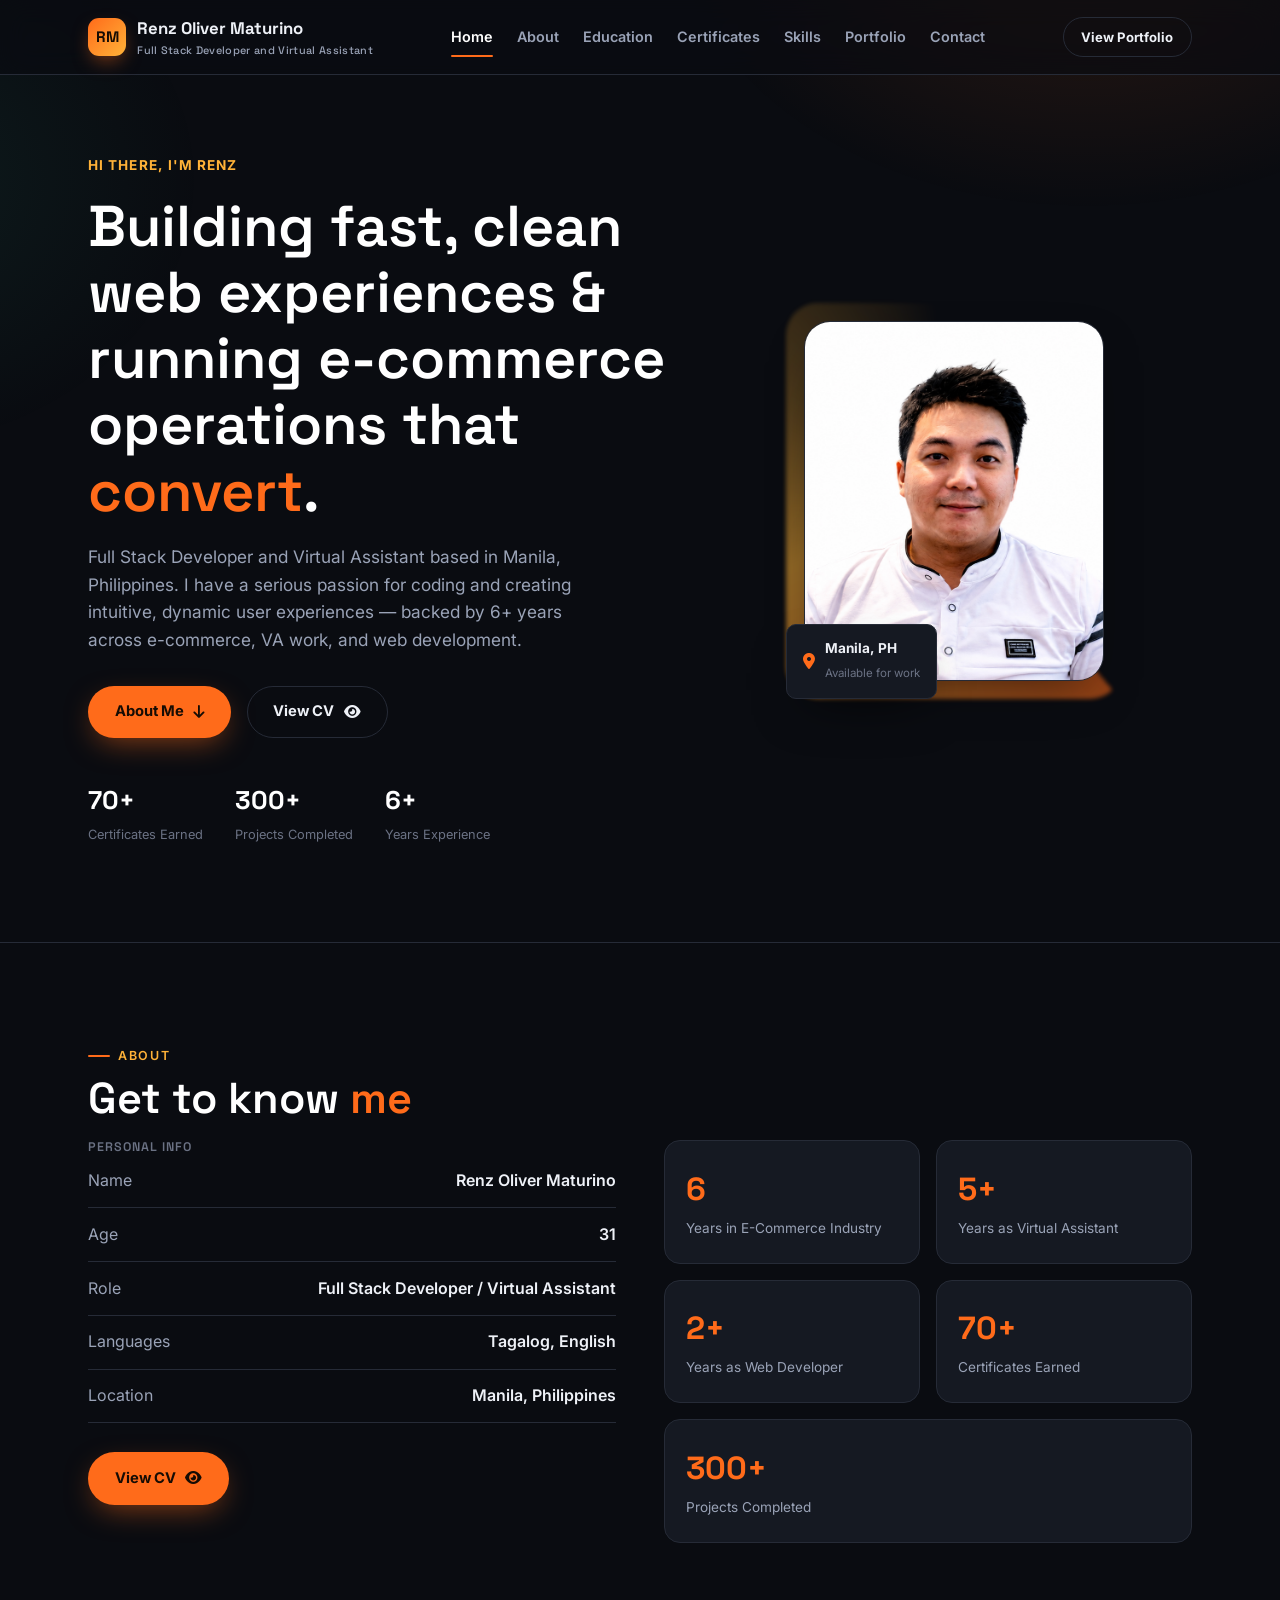
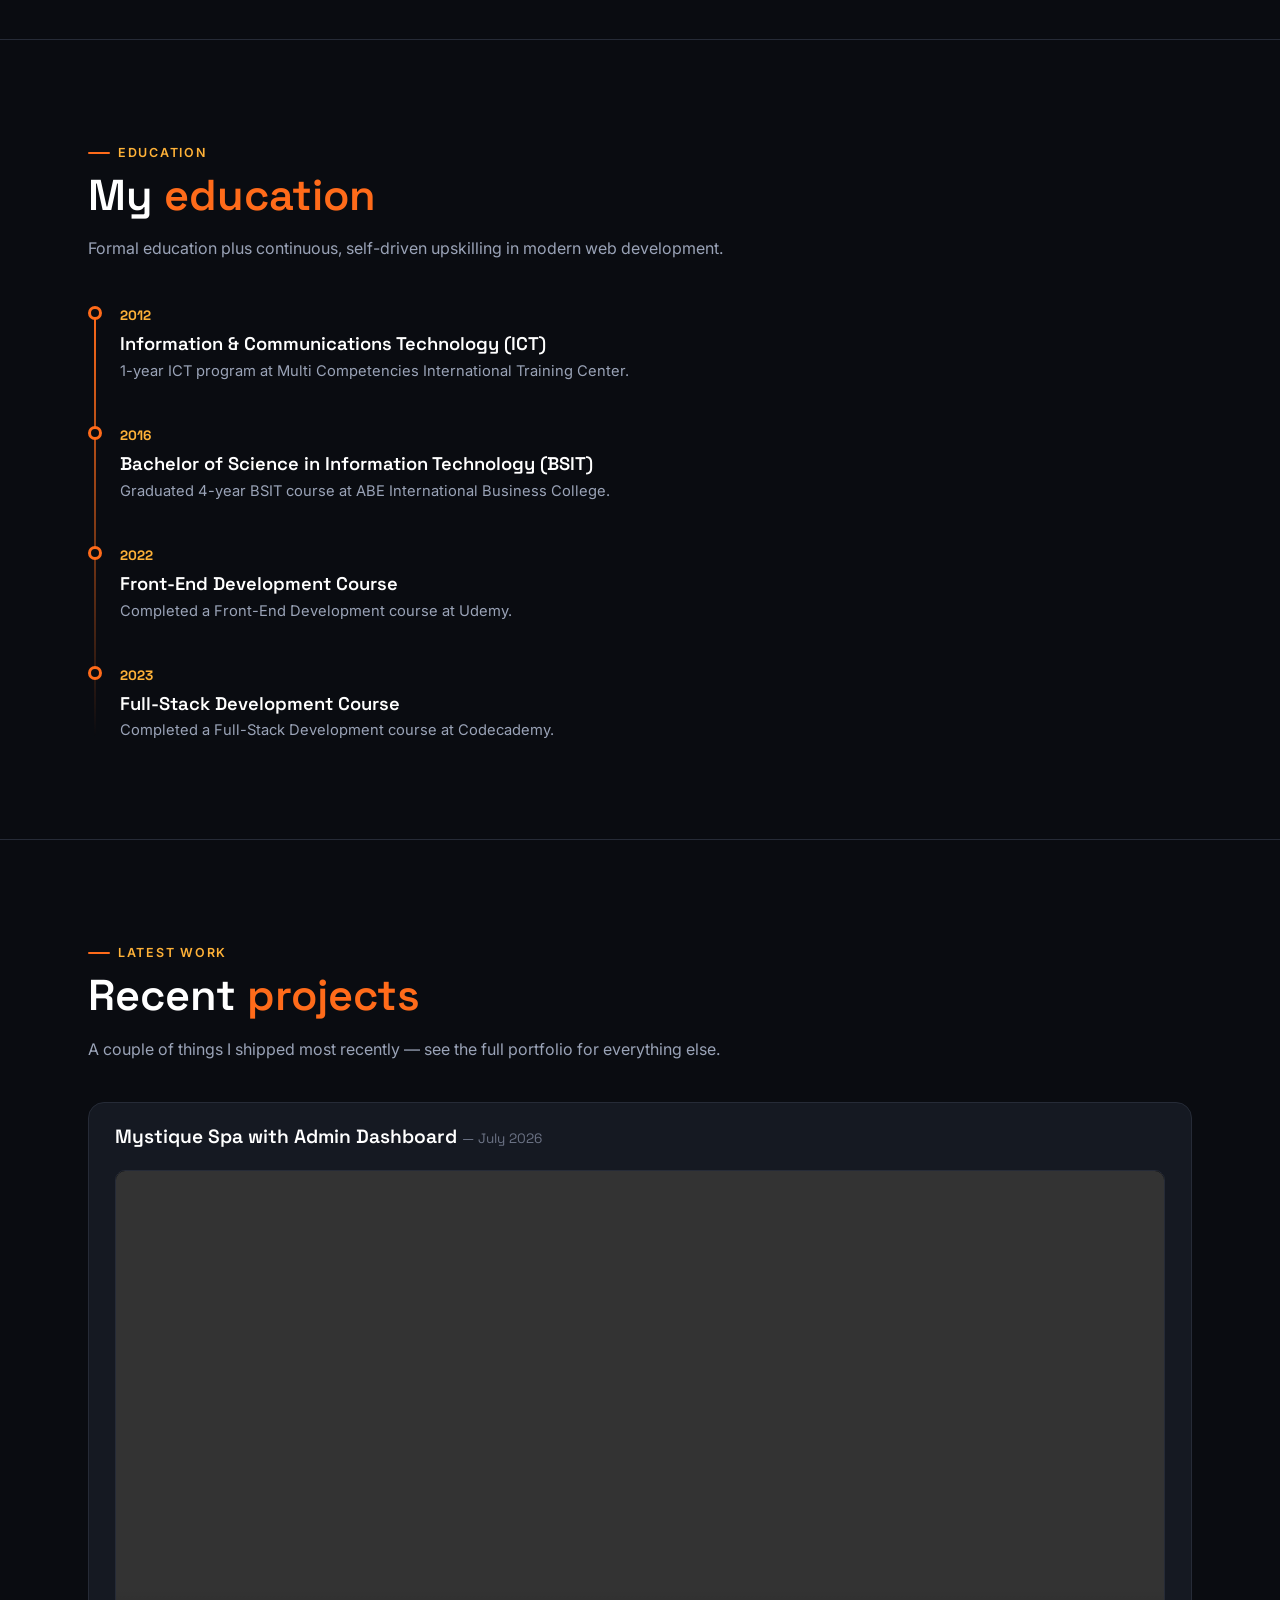
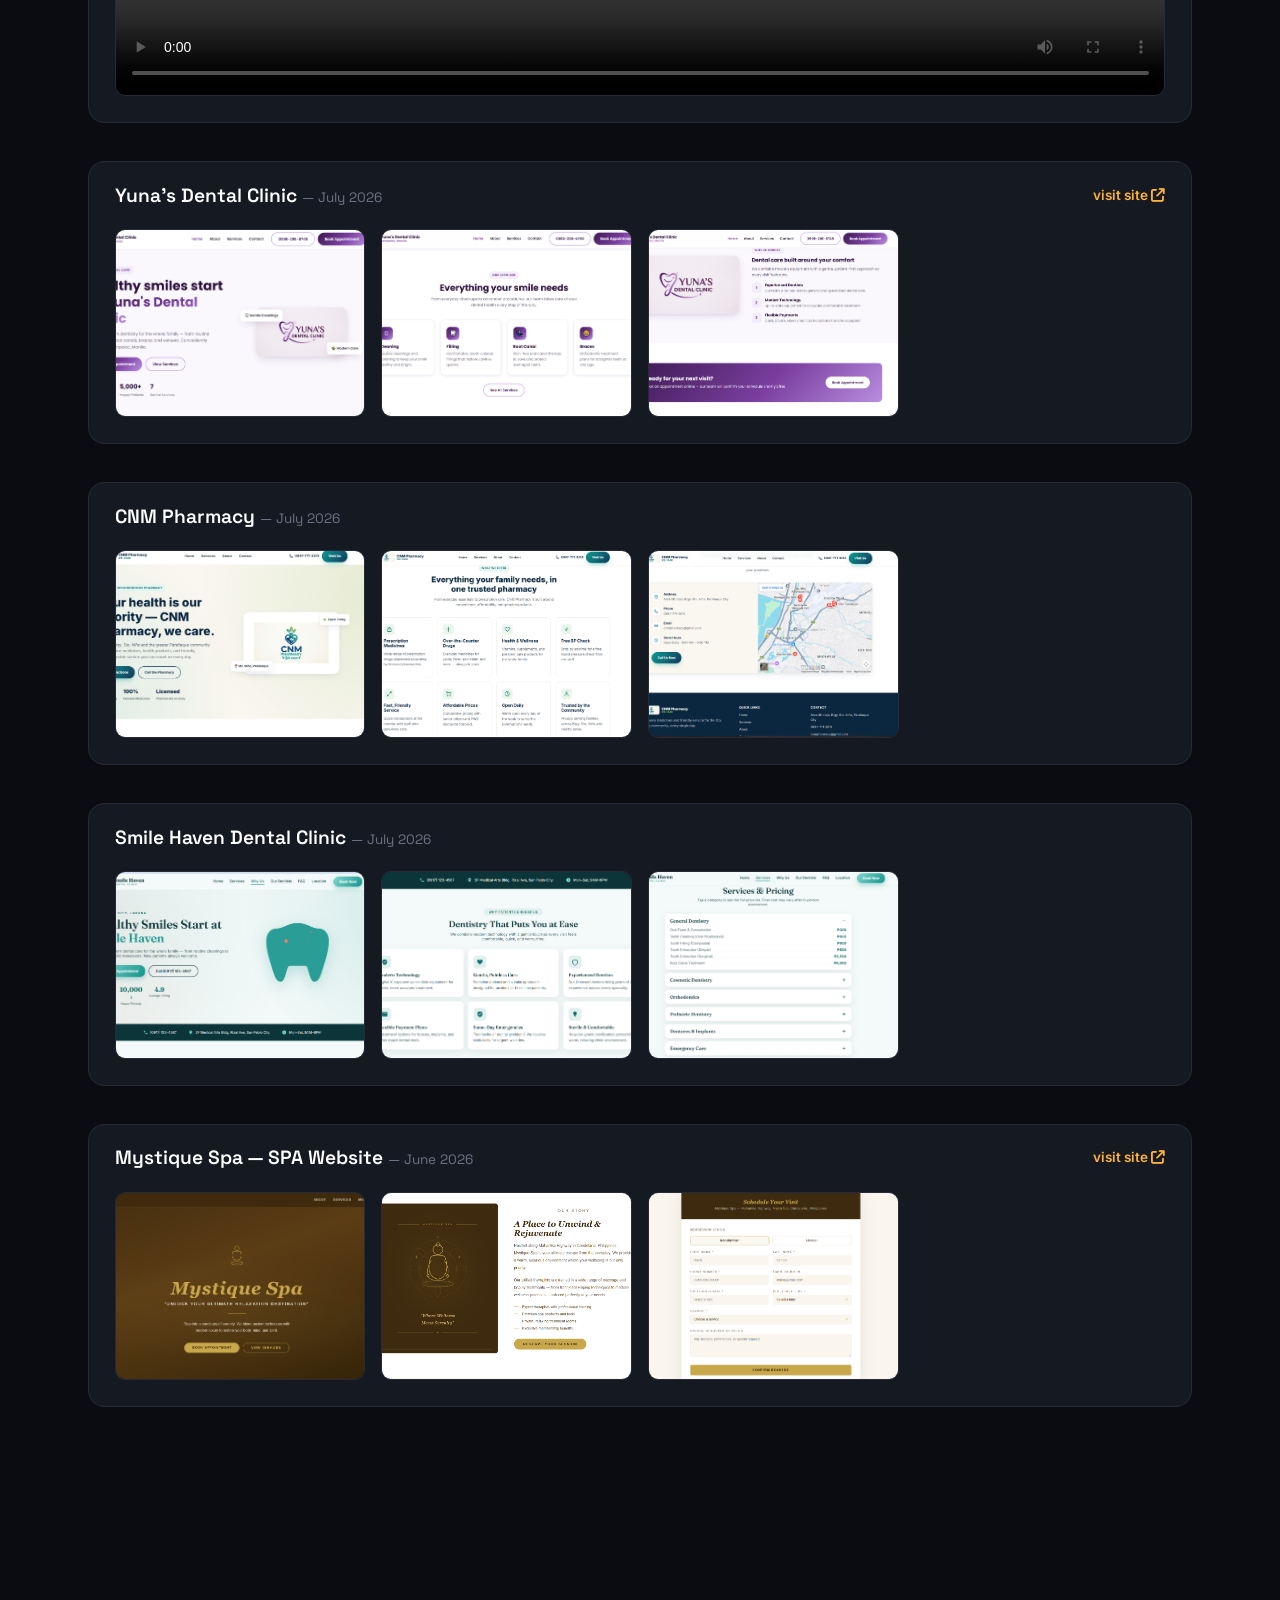
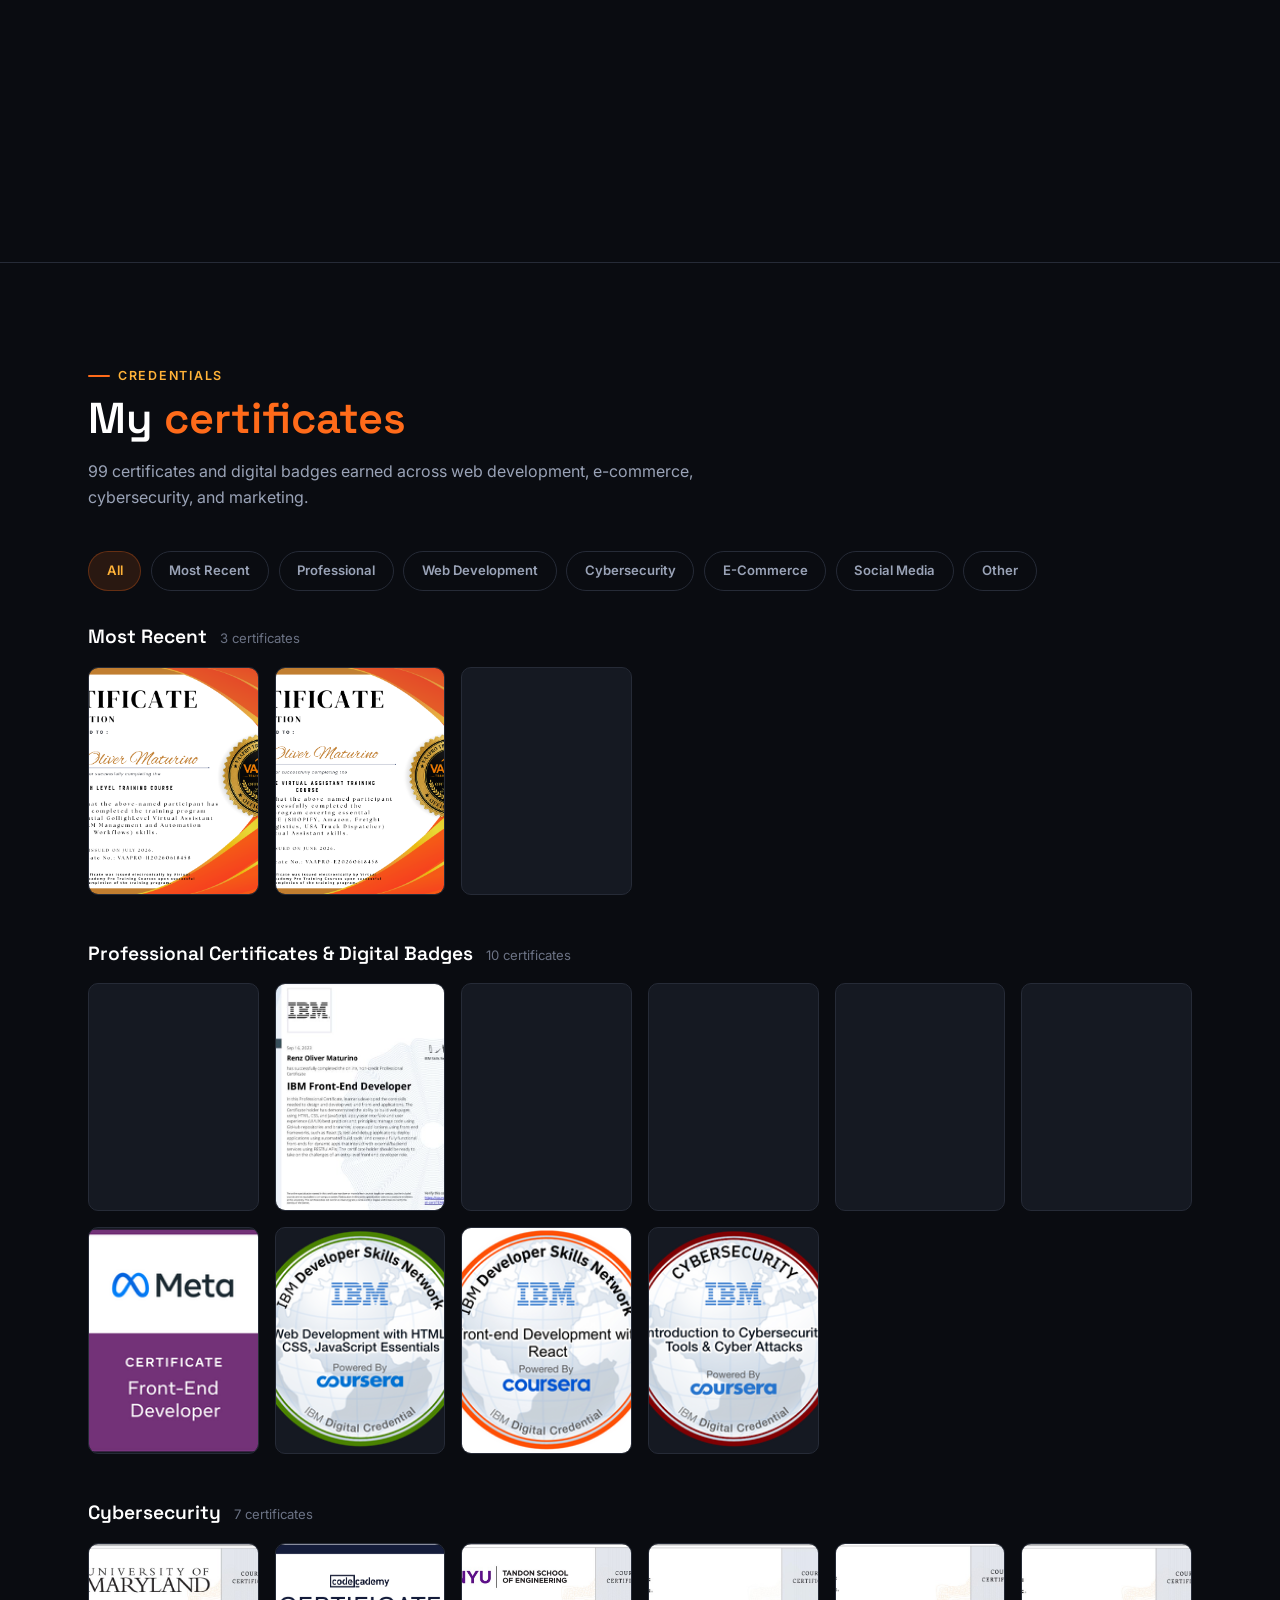
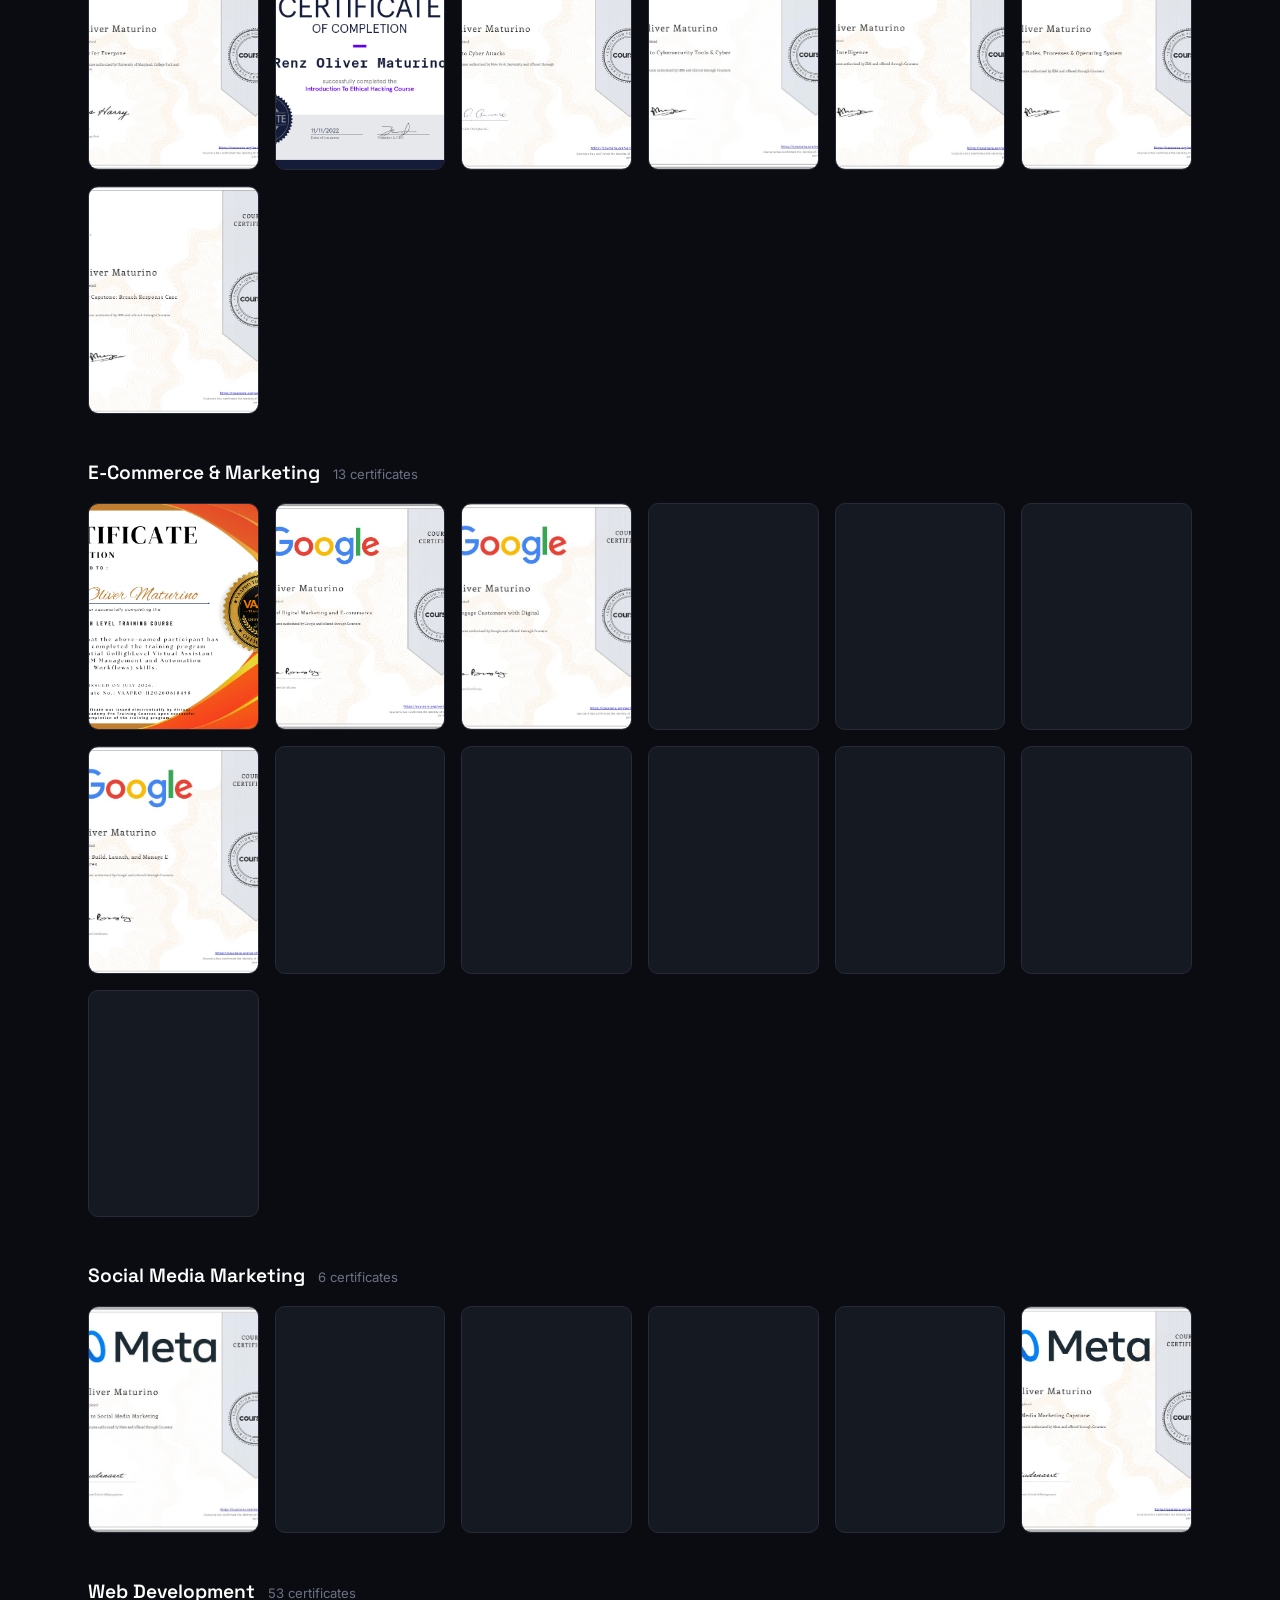
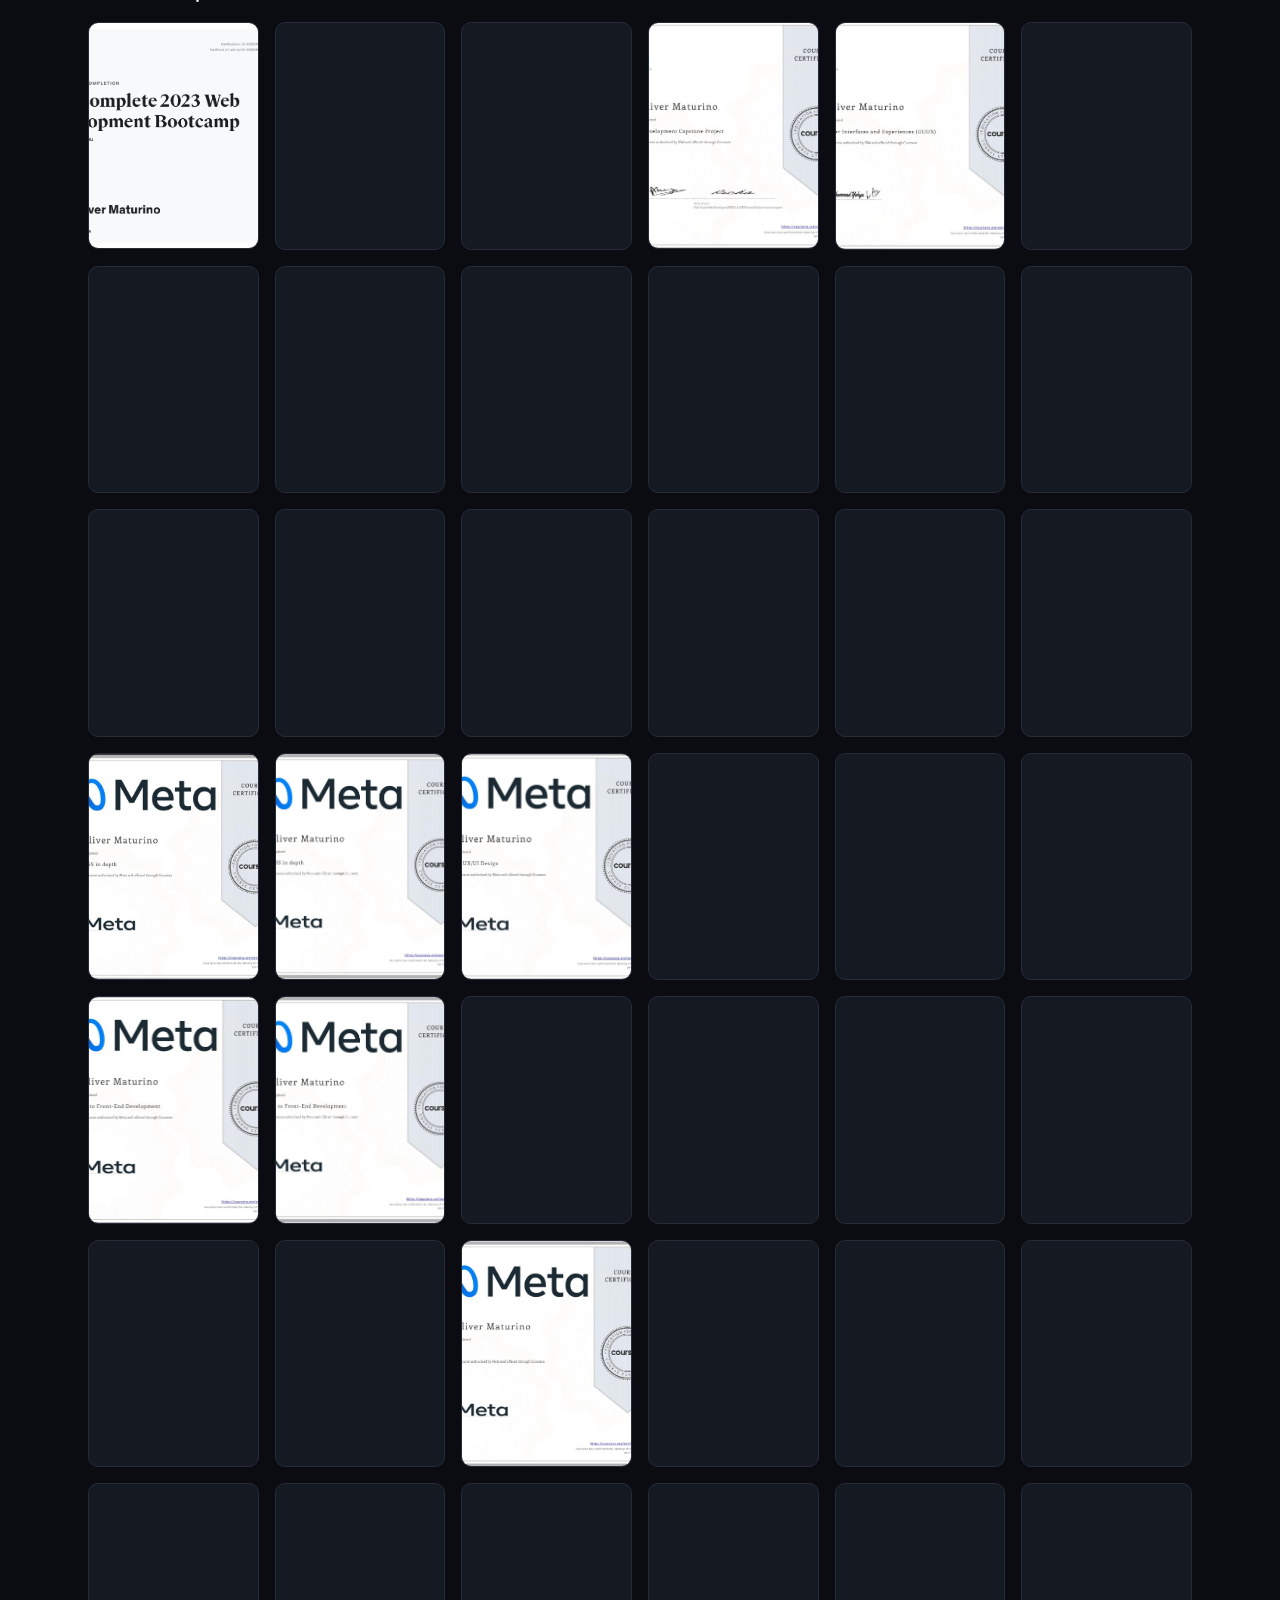
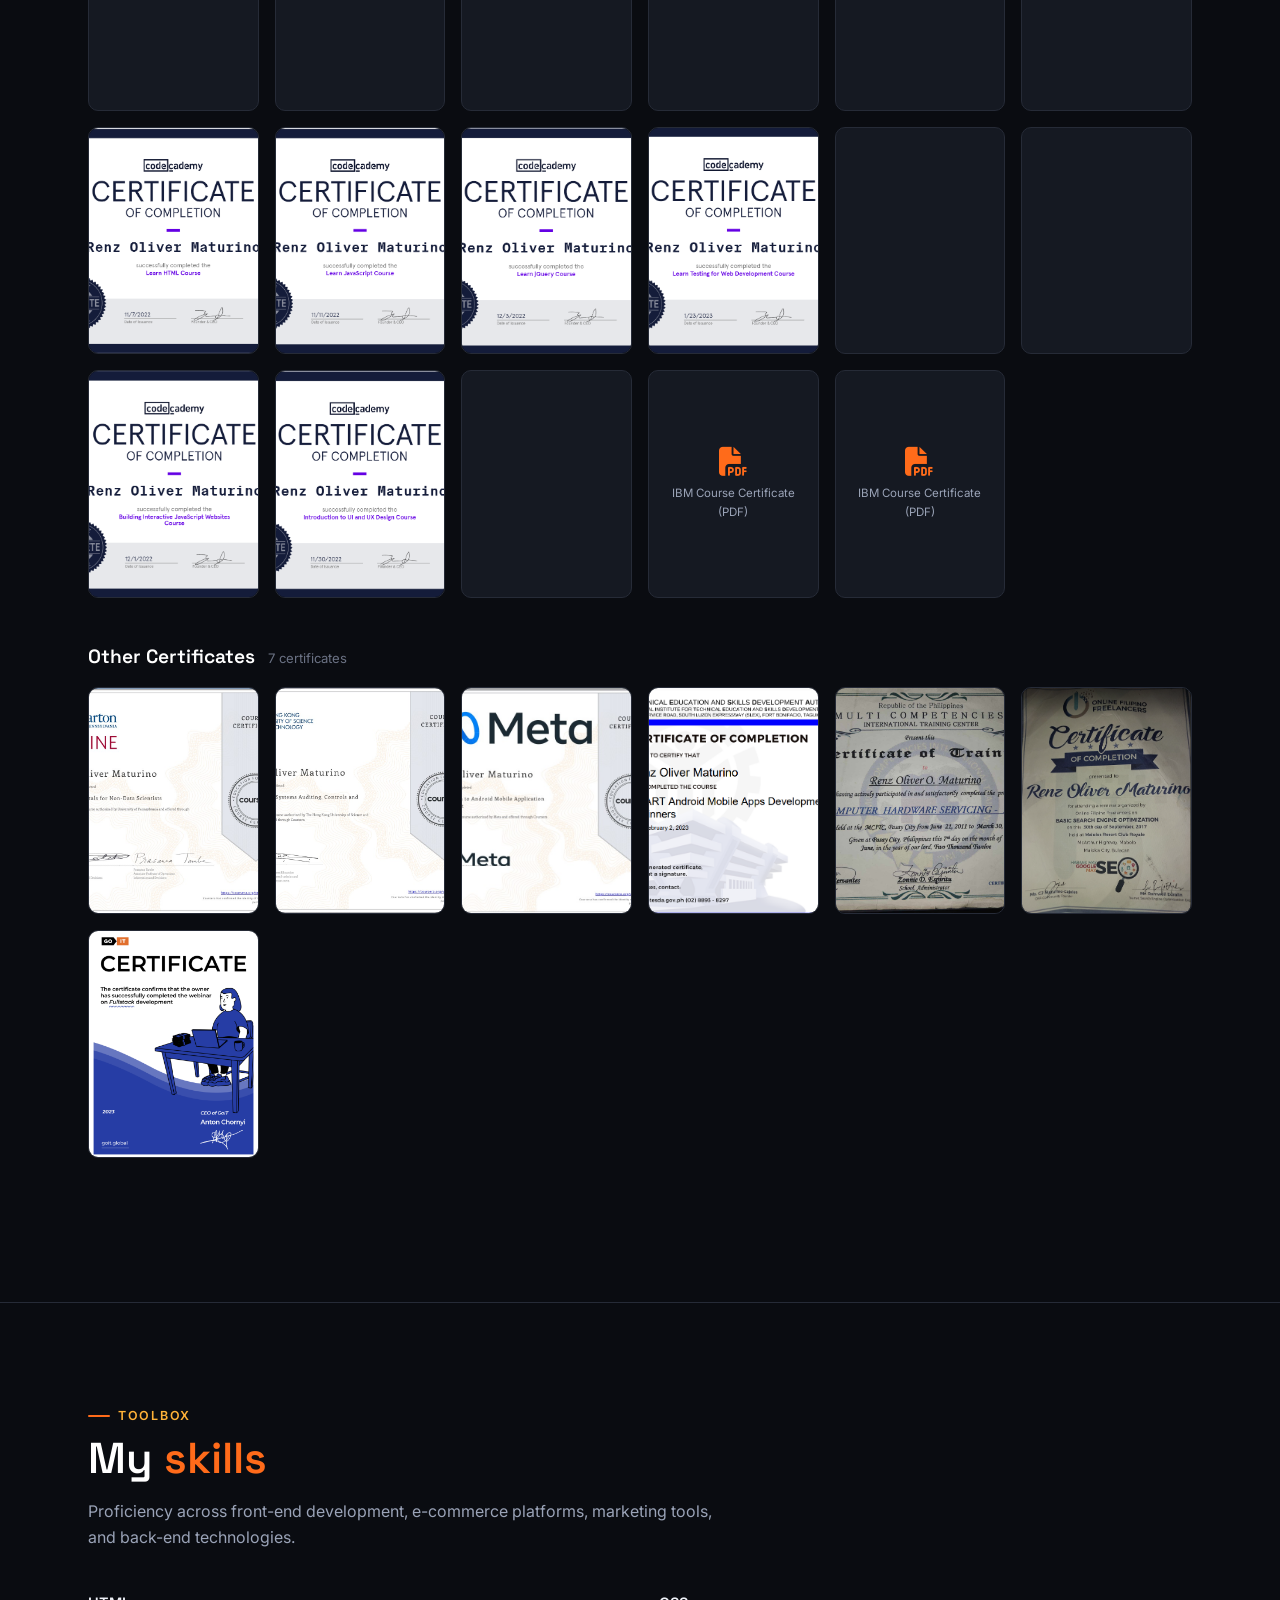
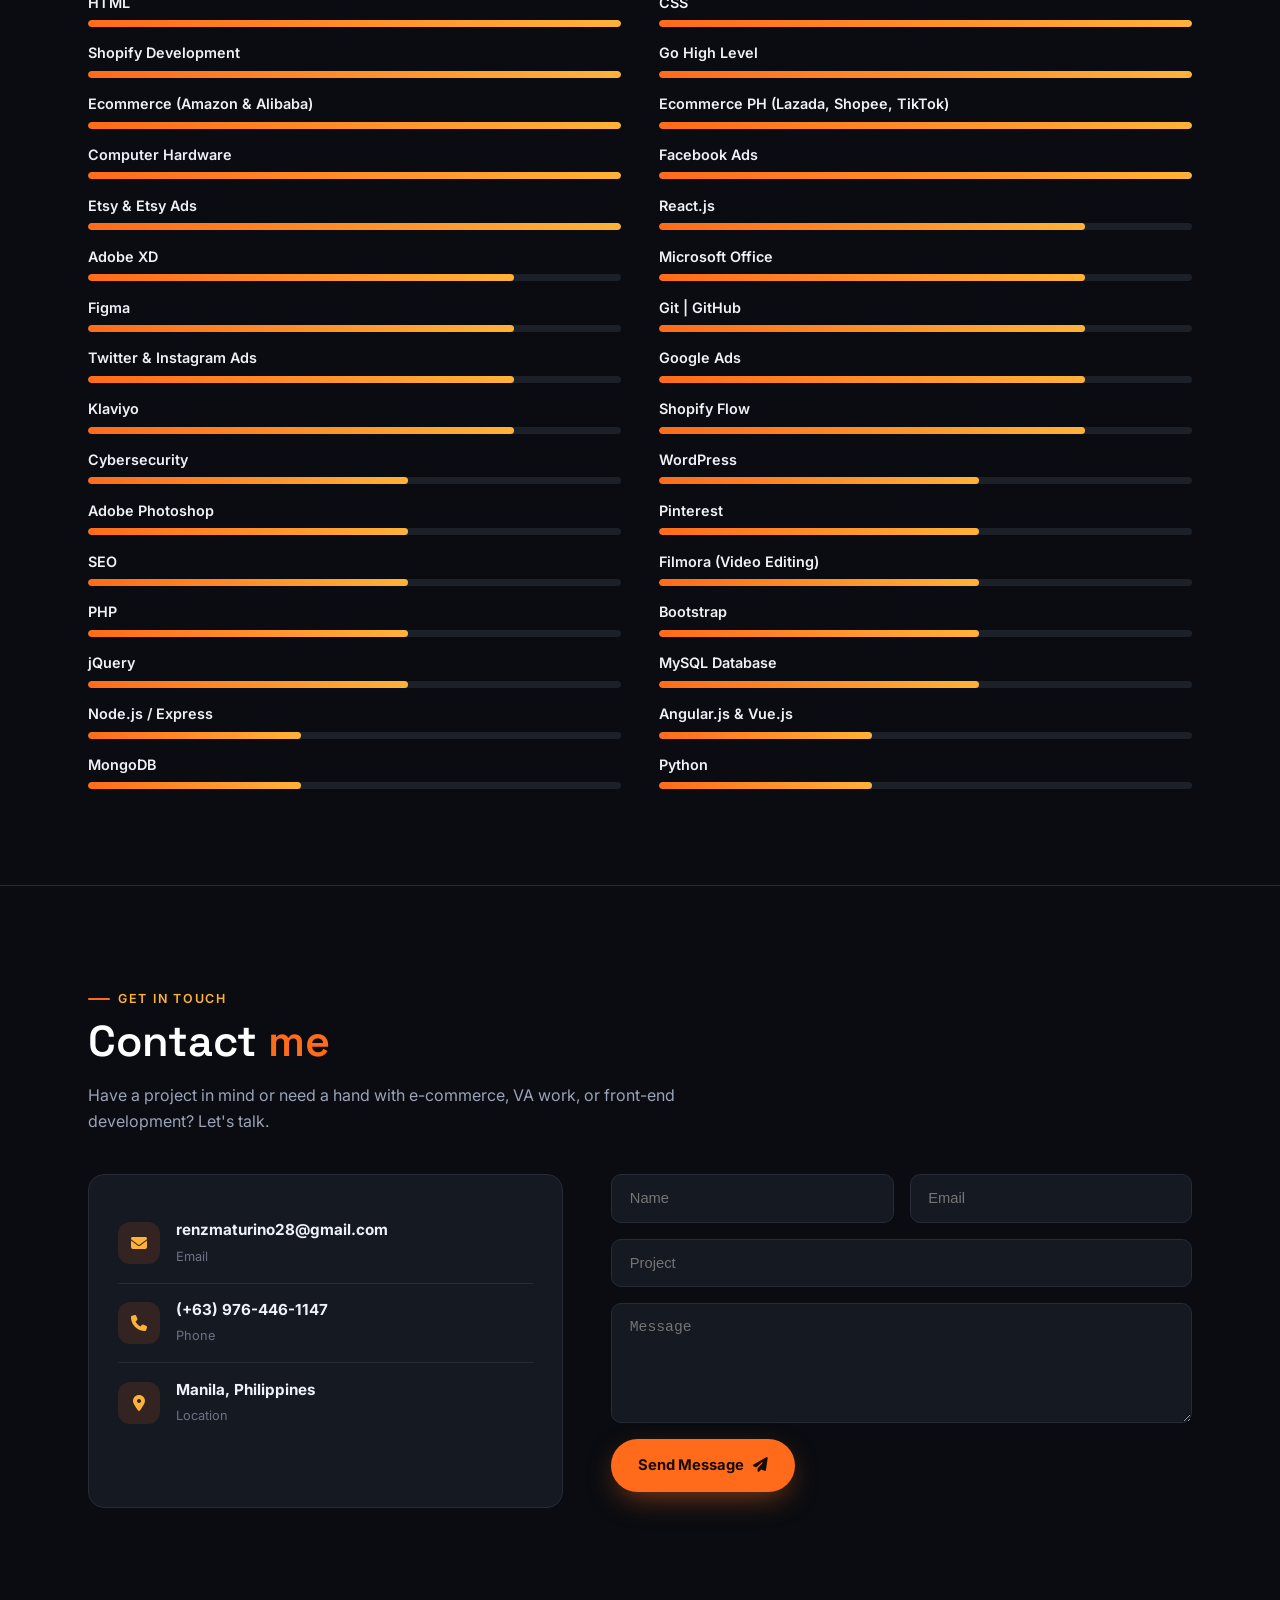
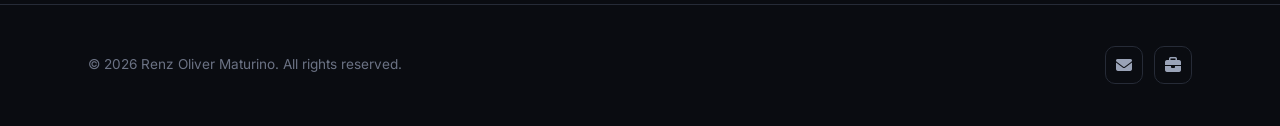
==== index.html @ 12aeba6b "Add Mystique Spa with Admin Dashboard video demo to recent projects and front-end portfolio" ====
<!DOCTYPE html>
<html lang="en">
<head>
<meta charset="UTF-8">
<meta name="viewport" content="width=device-width, initial-scale=1.0">
<title>Renz Oliver Maturino — Full Stack Developer and Virtual Assistant</title>
<meta name="description" content="Portfolio of Renz Oliver Maturino — Full Stack Developer, Virtual Assistant and E-Commerce specialist based in Manila, Philippines.">
<link rel="stylesheet" href="https://cdnjs.cloudflare.com/ajax/libs/font-awesome/6.5.1/css/all.min.css">
<link rel="stylesheet" href="css/style.css">
</head>
<body>

<header>
  <div class="nav">
    <a class="brand" href="index.html">
      <span class="brand__mark">RM</span>
      <span>Renz Oliver Maturino<small>Full Stack Developer and Virtual Assistant</small></span>
    </a>
    <nav class="navlinks">
      <a href="#home">Home</a>
      <a href="#about">About</a>
      <a href="#education">Education</a>
      <a href="#certificates">Certificates</a>
      <a href="#skills">Skills</a>
      <a href="portfolio.html">Portfolio</a>
      <a href="#contact">Contact</a>
    </nav>
    <div class="navcta">
      <a href="portfolio.html" class="btn sm ghost">View Portfolio</a>
      <button class="menu-btn" aria-label="Toggle menu"><i class="fas fa-bars"></i></button>
    </div>
  </div>
</header>

<main>

<section class="hero" id="home">
  <div class="wrap hero__grid">
    <div>
      <span class="hero__kicker">Hi there, I'm Renz</span>
      <h1>Building fast, clean web experiences &amp; running e-commerce operations that <span class="accent">convert</span>.</h1>
      <p class="lead">Full Stack Developer and Virtual Assistant based in Manila, Philippines. I have a serious passion for coding and creating intuitive, dynamic user experiences — backed by 6+ years across e-commerce, VA work, and web development.</p>
      <div class="hero__actions">
        <a href="#about" class="btn">About Me <i class="fas fa-arrow-down"></i></a>
        <a href="https://www.dropbox.com/scl/fi/67obtf0zto24hpxg697p0/Renz-Maturino-2026.pdf?rlkey=u3qd3dlkjlq90vbcx3jktbvfa&st=5294bt80&dl=0" class="btn ghost" target="_blank" rel="noopener">View CV <i class="fas fa-eye"></i></a>
      </div>
      <div class="hero__stats">
        <div><b data-count="70" data-suffix="+">0</b><span>Certificates Earned</span></div>
        <div><b data-count="300" data-suffix="+">0</b><span>Projects Completed</span></div>
        <div><b data-count="6" data-suffix="+">0</b><span>Years Experience</span></div>
      </div>
    </div>
    <div class="hero__portrait">
      <div class="ring"></div>
      <img src="images/pic.jpg" alt="Renz Oliver Maturino">
      <div class="hero__badge"><i class="fas fa-map-marker-alt"></i><div><b>Manila, PH</b><span>Available for work</span></div></div>
    </div>
  </div>
</section>

<section id="about">
  <div class="wrap">
    <span class="eyebrow">About</span>
    <h2 class="section-title">Get to know <span>me</span></h2>
    <div class="about__grid">
      <div class="reveal">
        <div class="info-list">
          <h4>Personal Info</h4>
          <div class="row"><span>Name</span><span>Renz Oliver Maturino</span></div>
          <div class="row"><span>Age</span><span>31</span></div>
          <div class="row"><span>Role</span><span>Full Stack Developer / Virtual Assistant</span></div>
          <div class="row"><span>Languages</span><span>Tagalog, English</span></div>
          <div class="row"><span>Location</span><span>Manila, Philippines</span></div>
        </div>
        <a href="https://www.dropbox.com/scl/fi/67obtf0zto24hpxg697p0/Renz-Maturino-2026.pdf?rlkey=u3qd3dlkjlq90vbcx3jktbvfa&st=5294bt80&dl=0" class="btn" target="_blank" rel="noopener">View CV <i class="fas fa-eye"></i></a>
      </div>
      <div class="stat-grid reveal">
        <div class="stat-card"><b>6</b><span>Years in E-Commerce Industry</span></div>
        <div class="stat-card"><b>5+</b><span>Years as Virtual Assistant</span></div>
        <div class="stat-card"><b>2+</b><span>Years as Web Developer</span></div>
        <div class="stat-card"><b>70+</b><span>Certificates Earned</span></div>
        <div class="stat-card" style="grid-column: span 2;"><b>300+</b><span>Projects Completed</span></div>
      </div>
    </div>
  </div>
</section>

<section id="education">
  <div class="wrap">
    <span class="eyebrow">Education</span>
    <h2 class="section-title">My <span>education</span></h2>
    <p class="section-sub">Formal education plus continuous, self-driven upskilling in modern web development.</p>
    <div class="timeline">
      <div class="tl-item reveal">
        <span class="tl-year">2012</span>
        <h3>Information &amp; Communications Technology (ICT)</h3>
        <p>1-year ICT program at Multi Competencies International Training Center.</p>
      </div>
      <div class="tl-item reveal">
        <span class="tl-year">2016</span>
        <h3>Bachelor of Science in Information Technology (BSIT)</h3>
        <p>Graduated 4-year BSIT course at ABE International Business College.</p>
      </div>
      <div class="tl-item reveal">
        <span class="tl-year">2022</span>
        <h3>Front-End Development Course</h3>
        <p>Completed a Front-End Development course at Udemy.</p>
      </div>
      <div class="tl-item reveal">
        <span class="tl-year">2023</span>
        <h3>Full-Stack Development Course</h3>
        <p>Completed a Full-Stack Development course at Codecademy.</p>
      </div>
    </div>
  </div>
</section>

<section id="recent">
  <div class="wrap">
    <span class="eyebrow">Latest Work</span>
    <h2 class="section-title">Recent <span>projects</span></h2>
    <p class="section-sub">A couple of things I shipped most recently — see the full portfolio for everything else.</p>

    <div class="recent-card reveal">
      <div class="recent-card__head">
        <h3>Mystique Spa with Admin Dashboard <span style="color:var(--text-faint); font-weight:400; font-size:.85rem;">— July 2026</span></h3>
      </div>
      <div class="project-video">
        <video src="videos/mystique-admin-demo.mp4" controls preload="metadata"></video>
      </div>
    </div>

    <div class="recent-card reveal" data-lightbox-group>
      <div class="recent-card__head">
        <h3>Yuna's Dental Clinic <span style="color:var(--text-faint); font-weight:400; font-size:.85rem;">— July 2026</span></h3>
        <a href="https://yuna-s-dental-clinic.vercel.app/" target="_blank" rel="noopener">visit site <i class="fas fa-arrow-up-right-from-square"></i></a>
      </div>
      <div class="thumb-grid">
        <div class="thumb" data-lightbox data-full="images/front-end/yunadental1.PNG" data-caption="Yuna's Dental Clinic"><img src="images/front-end/yunadental1.PNG" alt="Yuna's Dental Clinic" loading="lazy"></div>
        <div class="thumb" data-lightbox data-full="images/front-end/yunadental2.PNG" data-caption="Yuna's Dental Clinic"><img src="images/front-end/yunadental2.PNG" alt="Yuna's Dental Clinic" loading="lazy"></div>
        <div class="thumb" data-lightbox data-full="images/front-end/yunadental3.PNG" data-caption="Yuna's Dental Clinic"><img src="images/front-end/yunadental3.PNG" alt="Yuna's Dental Clinic" loading="lazy"></div>
      </div>
    </div>

    <div class="recent-card reveal" data-lightbox-group>
      <div class="recent-card__head">
        <h3>CNM Pharmacy <span style="color:var(--text-faint); font-weight:400; font-size:.85rem;">— July 2026</span></h3>
      </div>
      <div class="thumb-grid">
        <div class="thumb" data-lightbox data-full="images/front-end/cnmpharmacy1.PNG" data-caption="CNM Pharmacy"><img src="images/front-end/cnmpharmacy1.PNG" alt="CNM Pharmacy" loading="lazy"></div>
        <div class="thumb" data-lightbox data-full="images/front-end/cnmpharmacy2.PNG" data-caption="CNM Pharmacy"><img src="images/front-end/cnmpharmacy2.PNG" alt="CNM Pharmacy" loading="lazy"></div>
        <div class="thumb" data-lightbox data-full="images/front-end/cnmpharmacy3.PNG" data-caption="CNM Pharmacy"><img src="images/front-end/cnmpharmacy3.PNG" alt="CNM Pharmacy" loading="lazy"></div>
      </div>
    </div>

    <div class="recent-card reveal" data-lightbox-group>
      <div class="recent-card__head">
        <h3>Smile Haven Dental Clinic <span style="color:var(--text-faint); font-weight:400; font-size:.85rem;">— July 2026</span></h3>
      </div>
      <div class="thumb-grid">
        <div class="thumb" data-lightbox data-full="images/front-end/smilehaven1.PNG" data-caption="Smile Haven Dental Clinic"><img src="images/front-end/smilehaven1.PNG" alt="Smile Haven Dental Clinic" loading="lazy"></div>
        <div class="thumb" data-lightbox data-full="images/front-end/smilehaven2.PNG" data-caption="Smile Haven Dental Clinic"><img src="images/front-end/smilehaven2.PNG" alt="Smile Haven Dental Clinic" loading="lazy"></div>
        <div class="thumb" data-lightbox data-full="images/front-end/smilehaven3.PNG" data-caption="Smile Haven Dental Clinic"><img src="images/front-end/smilehaven3.PNG" alt="Smile Haven Dental Clinic" loading="lazy"></div>
      </div>
    </div>

    <div class="recent-card reveal" data-lightbox-group>
      <div class="recent-card__head">
        <h3>Mystique Spa — SPA Website <span style="color:var(--text-faint); font-weight:400; font-size:.85rem;">— June 2026</span></h3>
        <a href="https://xxdarbxx.github.io/mystique-spa/" target="_blank" rel="noopener">visit site <i class="fas fa-arrow-up-right-from-square"></i></a>
      </div>
      <div class="thumb-grid">
        <div class="thumb" data-lightbox data-full="images/mystique1.PNG" data-caption="Mystique Spa"><img src="images/mystique1.PNG" alt="Mystique Spa" loading="lazy"></div>
        <div class="thumb" data-lightbox data-full="images/mystique2.PNG" data-caption="Mystique Spa"><img src="images/mystique2.PNG" alt="Mystique Spa" loading="lazy"></div>
        <div class="thumb" data-lightbox data-full="images/mystique3.PNG" data-caption="Mystique Spa"><img src="images/mystique3.PNG" alt="Mystique Spa" loading="lazy"></div>
      </div>
    </div>

    <div class="recent-card reveal" data-lightbox-group>
      <div class="recent-card__head">
        <h3>Floppy Yumi — Browser Game <span style="color:var(--text-faint); font-weight:400; font-size:.85rem;">— June 2026</span></h3>
        <a href="https://xxdarbxx.github.io/floppy-yumi/" target="_blank" rel="noopener">visit site <i class="fas fa-arrow-up-right-from-square"></i></a>
      </div>
      <div class="thumb-grid">
        <div class="thumb" data-lightbox data-full="images/floppy-yumi1.PNG" data-caption="Floppy Yumi"><img src="images/floppy-yumi1.PNG" alt="Floppy Yumi" loading="lazy"></div>
        <div class="thumb" data-lightbox data-full="images/floppy-yumi2.PNG" data-caption="Floppy Yumi"><img src="images/floppy-yumi2.PNG" alt="Floppy Yumi" loading="lazy"></div>
        <div class="thumb" data-lightbox data-full="images/floppy-yumi3.PNG" data-caption="Floppy Yumi"><img src="images/floppy-yumi3.PNG" alt="Floppy Yumi" loading="lazy"></div>
      </div>
    </div>
  </div>
</section>

<section id="certificates">
  <div class="wrap">
    <span class="eyebrow">Credentials</span>
    <h2 class="section-title">My <span>certificates</span></h2>
    <p class="section-sub"><span data-cert-total>0</span> certificates and digital badges earned across web development, e-commerce, cybersecurity, and marketing.</p>
    <div class="cert-tabs">
      <button class="cert-tab active" data-slug="all">All</button>
      <button class="cert-tab" data-slug="recent">Most Recent</button>
      <button class="cert-tab" data-slug="professional">Professional</button>
      <button class="cert-tab" data-slug="webdev">Web Development</button>
      <button class="cert-tab" data-slug="cyber">Cybersecurity</button>
      <button class="cert-tab" data-slug="ecommerce">E-Commerce</button>
      <button class="cert-tab" data-slug="social">Social Media</button>
      <button class="cert-tab" data-slug="other">Other</button>
    </div>
    <div id="cert-container"></div>
  </div>
</section>

<section id="skills">
  <div class="wrap">
    <span class="eyebrow">Toolbox</span>
    <h2 class="section-title">My <span>skills</span></h2>
    <p class="section-sub">Proficiency across front-end development, e-commerce platforms, marketing tools, and back-end technologies.</p>
    <div class="skills-grid">
      <div class="skill reveal"><div class="skill__top"><b>HTML</b></div><div class="skill__bar"><i data-pct="100"></i></div></div>
      <div class="skill reveal"><div class="skill__top"><b>CSS</b></div><div class="skill__bar"><i data-pct="100"></i></div></div>
      <div class="skill reveal"><div class="skill__top"><b>Shopify Development</b></div><div class="skill__bar"><i data-pct="100"></i></div></div>
      <div class="skill reveal"><div class="skill__top"><b>Go High Level</b></div><div class="skill__bar"><i data-pct="100"></i></div></div>
      <div class="skill reveal"><div class="skill__top"><b>Ecommerce (Amazon &amp; Alibaba)</b></div><div class="skill__bar"><i data-pct="100"></i></div></div>
      <div class="skill reveal"><div class="skill__top"><b>Ecommerce PH (Lazada, Shopee, TikTok)</b></div><div class="skill__bar"><i data-pct="100"></i></div></div>
      <div class="skill reveal"><div class="skill__top"><b>Computer Hardware</b></div><div class="skill__bar"><i data-pct="100"></i></div></div>
      <div class="skill reveal"><div class="skill__top"><b>Facebook Ads</b></div><div class="skill__bar"><i data-pct="100"></i></div></div>
      <div class="skill reveal"><div class="skill__top"><b>Etsy &amp; Etsy Ads</b></div><div class="skill__bar"><i data-pct="100"></i></div></div>
      <div class="skill reveal"><div class="skill__top"><b>React.js</b></div><div class="skill__bar"><i data-pct="80"></i></div></div>
      <div class="skill reveal"><div class="skill__top"><b>Adobe XD</b></div><div class="skill__bar"><i data-pct="80"></i></div></div>
      <div class="skill reveal"><div class="skill__top"><b>Microsoft Office</b></div><div class="skill__bar"><i data-pct="80"></i></div></div>
      <div class="skill reveal"><div class="skill__top"><b>Figma</b></div><div class="skill__bar"><i data-pct="80"></i></div></div>
      <div class="skill reveal"><div class="skill__top"><b>Git | GitHub</b></div><div class="skill__bar"><i data-pct="80"></i></div></div>
      <div class="skill reveal"><div class="skill__top"><b>Twitter &amp; Instagram Ads</b></div><div class="skill__bar"><i data-pct="80"></i></div></div>
      <div class="skill reveal"><div class="skill__top"><b>Google Ads</b></div><div class="skill__bar"><i data-pct="80"></i></div></div>
      <div class="skill reveal"><div class="skill__top"><b>Klaviyo</b></div><div class="skill__bar"><i data-pct="80"></i></div></div>
      <div class="skill reveal"><div class="skill__top"><b>Shopify Flow</b></div><div class="skill__bar"><i data-pct="80"></i></div></div>
      <div class="skill reveal"><div class="skill__top"><b>Cybersecurity</b></div><div class="skill__bar"><i data-pct="60"></i></div></div>
      <div class="skill reveal"><div class="skill__top"><b>WordPress</b></div><div class="skill__bar"><i data-pct="60"></i></div></div>
      <div class="skill reveal"><div class="skill__top"><b>Adobe Photoshop</b></div><div class="skill__bar"><i data-pct="60"></i></div></div>
      <div class="skill reveal"><div class="skill__top"><b>Pinterest</b></div><div class="skill__bar"><i data-pct="60"></i></div></div>
      <div class="skill reveal"><div class="skill__top"><b>SEO</b></div><div class="skill__bar"><i data-pct="60"></i></div></div>
      <div class="skill reveal"><div class="skill__top"><b>Filmora (Video Editing)</b></div><div class="skill__bar"><i data-pct="60"></i></div></div>
      <div class="skill reveal"><div class="skill__top"><b>PHP</b></div><div class="skill__bar"><i data-pct="60"></i></div></div>
      <div class="skill reveal"><div class="skill__top"><b>Bootstrap</b></div><div class="skill__bar"><i data-pct="60"></i></div></div>
      <div class="skill reveal"><div class="skill__top"><b>jQuery</b></div><div class="skill__bar"><i data-pct="60"></i></div></div>
      <div class="skill reveal"><div class="skill__top"><b>MySQL Database</b></div><div class="skill__bar"><i data-pct="60"></i></div></div>
      <div class="skill reveal"><div class="skill__top"><b>Node.js / Express</b></div><div class="skill__bar"><i data-pct="40"></i></div></div>
      <div class="skill reveal"><div class="skill__top"><b>Angular.js &amp; Vue.js</b></div><div class="skill__bar"><i data-pct="40"></i></div></div>
      <div class="skill reveal"><div class="skill__top"><b>MongoDB</b></div><div class="skill__bar"><i data-pct="40"></i></div></div>
      <div class="skill reveal"><div class="skill__top"><b>Python</b></div><div class="skill__bar"><i data-pct="40"></i></div></div>
    </div>
  </div>
</section>

<section id="contact">
  <div class="wrap">
    <span class="eyebrow">Get In Touch</span>
    <h2 class="section-title">Contact <span>me</span></h2>
    <p class="section-sub">Have a project in mind or need a hand with e-commerce, VA work, or front-end development? Let's talk.</p>
    <div class="contact__grid">
      <div class="contact-card reveal">
        <div class="row"><i class="fas fa-envelope"></i><div><b>renzmaturino28@gmail.com</b><span>Email</span></div></div>
        <div class="row"><i class="fas fa-phone"></i><div><b>(+63) 976-446-1147</b><span>Phone</span></div></div>
        <div class="row"><i class="fas fa-map-marker-alt"></i><div><b>Manila, Philippines</b><span>Location</span></div></div>
      </div>
      <form class="form-grid reveal" id="contact-form">
        <div class="two">
          <input type="text" name="name" placeholder="Name" class="field" required>
          <input type="email" name="email" placeholder="Email" class="field" required>
        </div>
        <input type="text" name="project" placeholder="Project" class="field">
        <textarea class="field" name="message" placeholder="Message" required></textarea>
        <input type="text" name="_honey" style="display:none" tabindex="-1" autocomplete="off">
        <button type="submit" class="btn" id="contact-submit" style="justify-self:start;">Send Message <i class="fas fa-paper-plane"></i></button>
        <p id="contact-status" style="font-size:.85rem;"></p>
      </form>
    </div>
  </div>
</section>

</main>

<footer>
  <div class="wrap footer__row">
    <p>&copy; 2026 Renz Oliver Maturino. All rights reserved.</p>
    <div class="social">
      <a href="mailto:renzmaturino28@gmail.com" aria-label="Email"><i class="fas fa-envelope"></i></a>
      <a href="portfolio.html" aria-label="Portfolio"><i class="fas fa-briefcase"></i></a>
    </div>
  </div>
</footer>

<a href="#home" class="scrolltop" aria-label="Scroll to top"><i class="fas fa-arrow-up"></i></a>

<script src="js/cert-data.js"></script>
<script src="js/gallery.js"></script>
<script>renderCertCategories('#cert-container', CERT_CATEGORIES);</script>
<script src="js/main.js"></script>
<script src="js/contact-form.js"></script>
</body>
</html>
---- css/style.css ----
@import url('https://fonts.googleapis.com/css2?family=Space+Grotesk:wght@500;600;700&family=Inter:wght@400;500;600;700;800&display=swap');

:root{
  --bg: #0a0c11;
  --bg-soft: #0f1218;
  --surface: #151922;
  --surface-2: #1b2029;
  --border: #262b37;
  --text: #eef1f7;
  --text-dim: #9aa3b7;
  --text-faint: #6b7284;
  --accent: #ff6b1a;
  --accent-2: #ffb238;
  --accent-soft: rgba(255,107,26,.13);
  --accent-soft-2: rgba(255,107,26,.28);
  --ok: #38d9a9;
  --radius-sm: 10px;
  --radius: 16px;
  --radius-lg: 24px;
  --shadow: 0 20px 50px -20px rgba(0,0,0,.6);
  --maxw: 1200px;
  --ff-head: 'Space Grotesk', 'Inter', sans-serif;
  --ff-body: 'Inter', sans-serif;
}

*,*::before,*::after{ box-sizing: border-box; margin:0; padding:0; }

html{ scroll-behavior: smooth; background: var(--bg); }

body{
  font-family: var(--ff-body);
  background: var(--bg);
  color: var(--text);
  line-height: 1.6;
  overflow-x: hidden;
  -webkit-font-smoothing: antialiased;
}

body::before{
  content:"";
  position: fixed; inset:0;
  background:
    radial-gradient(700px 500px at 85% -10%, rgba(255,107,26,.14), transparent 60%),
    radial-gradient(600px 500px at -10% 20%, rgba(56,217,169,.08), transparent 55%);
  pointer-events: none;
  z-index: 0;
}

img{ max-width:100%; display:block; }
a{ color:inherit; text-decoration:none; }
ul{ list-style:none; }
button{ font: inherit; cursor:pointer; background:none; border:none; color:inherit; }

::selection{ background: var(--accent); color:#120a05; }

::-webkit-scrollbar{ width:10px; }
::-webkit-scrollbar-track{ background: var(--bg-soft); }
::-webkit-scrollbar-thumb{ background: var(--surface-2); border-radius: 10px; }
::-webkit-scrollbar-thumb:hover{ background: var(--accent); }

.wrap{ max-width: var(--maxw); margin:0 auto; padding: 0 clamp(1.25rem, 4vw, 3rem); position: relative; z-index:1; }

.eyebrow{
  display:inline-flex; align-items:center; gap:.5rem;
  font-size:.78rem; letter-spacing:.14em; text-transform:uppercase;
  color: var(--accent-2); font-weight:600;
}
.eyebrow::before{ content:""; width:22px; height:2px; background: var(--accent); border-radius:2px; }

h1,h2,h3,h4{ font-family: var(--ff-head); font-weight:600; line-height:1.15; color:#fff; }

.section-title{ font-size: clamp(1.8rem, 3.4vw, 2.7rem); margin:.5rem 0 1rem; }
.section-title span{ color: var(--accent); }
.section-sub{ color: var(--text-dim); max-width: 640px; margin-bottom: 2.5rem; font-size: 1rem; }

section{ position: relative; padding: 6rem 0; z-index:1; }
section + section{ border-top: 1px solid var(--border); }

/* ---------- Buttons ---------- */
.btn{
  display:inline-flex; align-items:center; gap:.6rem;
  padding: .85rem 1.6rem; border-radius: 999px;
  background: var(--accent); color:#160c04; font-weight:700; font-size:.92rem;
  box-shadow: 0 10px 30px -8px rgba(255,107,26,.55);
  transition: transform .25s ease, box-shadow .25s ease, background .25s ease;
  border: 1px solid transparent;
}
.btn:hover{ transform: translateY(-2px); box-shadow: 0 16px 36px -8px rgba(255,107,26,.7); }
.btn.ghost{
  background: transparent; color: var(--text); border:1px solid var(--border);
  box-shadow:none;
}
.btn.ghost:hover{ border-color: var(--accent); color: var(--accent-2); transform: translateY(-2px); }
.btn.sm{ padding:.55rem 1.1rem; font-size:.82rem; }

/* ---------- Header / Nav ---------- */
header{
  position: sticky; top:0; z-index:100;
  backdrop-filter: blur(14px) saturate(140%);
  background: rgba(10,12,17,.72);
  border-bottom: 1px solid var(--border);
}
.nav{
  max-width: var(--maxw); margin:0 auto; padding: 0 clamp(1.25rem,4vw,3rem);
  display:flex; align-items:center; justify-content:space-between; gap:1.5rem;
  height: 74px;
}
.brand{ display:flex; align-items:center; gap:.7rem; font-family: var(--ff-head); font-weight:700; font-size:1.05rem; flex-shrink:0; white-space:nowrap; }
.brand__mark{
  width:38px; height:38px; border-radius:11px; flex-shrink:0;
  background: linear-gradient(135deg, var(--accent), var(--accent-2));
  display:flex; align-items:center; justify-content:center;
  color:#160c04; font-weight:800; font-size:.95rem;
  box-shadow: 0 8px 20px -6px rgba(255,107,26,.6);
}
.brand small{ display:block; font-weight:500; color: var(--text-dim); font-size:.68rem; letter-spacing:.03em; white-space:nowrap; }

.navlinks{ display:flex; align-items:center; gap: 1.5rem; flex-shrink:0; }
.navlinks a{
  font-size:.9rem; color: var(--text-dim); font-weight:600; position:relative; padding:.3rem 0;
  transition: color .2s ease;
}
.navlinks a:hover, .navlinks a.active{ color:#fff; }
.navlinks a::after{
  content:""; position:absolute; left:0; bottom:-4px; height:2px; width:0%;
  background: var(--accent); transition: width .25s ease; border-radius:2px;
}
.navlinks a:hover::after, .navlinks a.active::after{ width:100%; }

.navcta{ display:flex; align-items:center; gap:1rem; }

.menu-btn{
  display:none; width:42px; height:42px; border-radius:10px; border:1px solid var(--border);
  align-items:center; justify-content:center; color:#fff; font-size:1.1rem;
}

@media (max-width: 880px){
  .navlinks{
    position:fixed; inset: 74px 0 0 0; height: calc(100vh - 74px);
    background: rgba(9,11,15,.98); backdrop-filter: blur(10px);
    flex-direction:column; justify-content:flex-start; align-items:flex-start;
    padding: 2rem clamp(1.25rem,6vw,3rem); gap:1.6rem;
    transform: translateX(100%); transition: transform .35s ease;
    border-top: 1px solid var(--border);
  }
  .navlinks.open{ transform: translateX(0); }
  .navlinks a{ font-size:1.15rem; }
  .menu-btn{ display:flex; }
  .navcta a.btn{ display:none; }
}

/* ---------- Hero ---------- */
.hero{ padding: 5rem 0 6rem; border-top:none; }
.hero__grid{
  display:grid; grid-template-columns: 1.1fr .9fr; gap: 3rem; align-items:center;
}
.hero__kicker{ color: var(--accent-2); font-weight:700; letter-spacing:.08em; text-transform:uppercase; font-size:.85rem; margin-bottom:1rem; display:block;}
.hero h1{ font-size: clamp(2.2rem, 5vw, 3.6rem); margin-bottom:1.2rem; }
.hero h1 .accent{ color: var(--accent); }
.hero p.lead{ color: var(--text-dim); font-size:1.08rem; max-width:520px; margin-bottom:2rem; }
.hero__actions{ display:flex; gap:1rem; flex-wrap:wrap; }
.hero__stats{ display:flex; gap:2rem; margin-top:2.6rem; flex-wrap:wrap; }
.hero__stats div b{ display:block; font-family: var(--ff-head); font-size:1.6rem; color:#fff; }
.hero__stats div span{ color: var(--text-faint); font-size:.8rem; }

.hero__portrait{ position:relative; justify-self:center; }
.hero__portrait .ring{
  position:absolute; inset:-18px; border-radius: 32px;
  background: conic-gradient(from 140deg, var(--accent), var(--accent-2), transparent 60%);
  filter: blur(2px); opacity:.55; animation: spin 10s linear infinite;
}
@keyframes spin{ to{ transform: rotate(360deg); } }
.hero__portrait img{
  position:relative; width: 300px; height:360px; object-fit:cover; border-radius:26px;
  border: 1px solid var(--border); box-shadow: var(--shadow);
}
.hero__badge{
  position:absolute; bottom:-18px; left:-18px; background: var(--surface);
  border:1px solid var(--border); border-radius: var(--radius-sm);
  padding:.8rem 1rem; display:flex; align-items:center; gap:.6rem; box-shadow: var(--shadow);
}
.hero__badge i{ color: var(--accent); }
.hero__badge b{ display:block; font-size:.85rem; }
.hero__badge span{ font-size:.72rem; color: var(--text-faint); }

@media (max-width: 880px){
  .hero__grid{ grid-template-columns:1fr; }
  .hero__portrait{ order:-1; margin-bottom:1rem; }
  .hero__portrait img{ width:220px; height:260px; }
}

/* ---------- About ---------- */
.about__grid{ display:grid; grid-template-columns: 1fr 1fr; gap:3rem; }
.info-list h4{ color: var(--text-faint); font-weight:600; font-size:.78rem; text-transform:uppercase; letter-spacing:.08em; }
.info-list .row{ display:flex; justify-content:space-between; padding:.85rem 0; border-bottom:1px solid var(--border); }
.info-list .row span:first-child{ color: var(--text-dim); }
.info-list .row span:last-child{ font-weight:600; }
.info-list{ margin-bottom: 1.8rem; }

.stat-grid{ display:grid; grid-template-columns: repeat(2,1fr); gap:1rem; }
.stat-card{
  background: var(--surface); border:1px solid var(--border); border-radius: var(--radius);
  padding: 1.4rem 1.3rem; transition: transform .25s ease, border-color .25s ease;
}
.stat-card:hover{ transform: translateY(-4px); border-color: var(--accent-soft-2); }
.stat-card b{ font-family: var(--ff-head); font-size:2rem; color: var(--accent); display:block; }
.stat-card span{ color: var(--text-dim); font-size:.85rem; }

@media (max-width: 780px){ .about__grid{ grid-template-columns:1fr; } }

/* ---------- Timeline (education) ---------- */
.timeline{ position:relative; padding-left: 2rem; }
.timeline::before{ content:""; position:absolute; left:6px; top:6px; bottom:6px; width:2px; background: linear-gradient(var(--accent), transparent); }
.tl-item{ position:relative; padding-bottom: 2.4rem; }
.tl-item:last-child{ padding-bottom:0; }
.tl-item::before{
  content:""; position:absolute; left:-2rem; top:4px; width:14px; height:14px; border-radius:50%;
  background: var(--bg); border:3px solid var(--accent);
}
.tl-year{ display:inline-block; font-family: var(--ff-head); color: var(--accent-2); font-weight:700; font-size:.85rem; margin-bottom:.4rem; }
.tl-item h3{ font-size:1.15rem; margin-bottom:.35rem; }
.tl-item p{ color: var(--text-dim); font-size:.92rem; max-width:520px; }

/* ---------- Skills ---------- */
.skills-grid{ display:grid; grid-template-columns: repeat(2, 1fr); gap: .9rem 2.4rem; }
.skill{ }
.skill__top{ display:flex; justify-content:space-between; font-size:.9rem; margin-bottom:.4rem; }
.skill__top b{ font-weight:600; }
.skill__top span{ color: var(--text-faint); font-family: var(--ff-head); }
.skill__bar{ height:7px; border-radius:6px; background: var(--surface-2); overflow:hidden; }
.skill__bar i{ display:block; height:100%; border-radius:6px; background: linear-gradient(90deg, var(--accent), var(--accent-2)); width:0%; transition: width 1.1s cubic-bezier(.2,.8,.2,1); }
@media (max-width:700px){ .skills-grid{ grid-template-columns:1fr; } }

/* ---------- Certificates ---------- */
.cert-tabs{ display:flex; flex-wrap:wrap; gap:.6rem; margin-bottom:2.2rem; }
.cert-tab{
  padding:.55rem 1.1rem; border-radius:999px; border:1px solid var(--border); font-size:.82rem;
  color: var(--text-dim); font-weight:600; transition: all .2s ease;
}
.cert-tab.active, .cert-tab:hover{ background: var(--accent-soft); color: var(--accent-2); border-color: var(--accent-soft-2); }

.cert-count{ color: var(--text-faint); font-size:.85rem; margin-bottom:2.5rem; }

.cert-category{ margin-bottom: 3rem; }
.cert-category__head{ display:flex; align-items:baseline; gap:.8rem; margin-bottom:1.1rem; }
.cert-category__head h3{ font-size:1.2rem; }
.cert-category__head span{ color: var(--text-faint); font-size:.82rem; }

.cert-grid{ display:grid; grid-template-columns: repeat(auto-fill, minmax(150px,1fr)); gap:1rem; }
.cert-thumb{
  border-radius: var(--radius-sm); overflow:hidden; border:1px solid var(--border); background: var(--surface);
  aspect-ratio: 3/4; position:relative;
}
.cert-thumb img{ width:100%; height:100%; object-fit:cover; transition: transform .4s ease; }
.cert-thumb:hover img{ transform: scale(1.08); }
.cert-thumb.pdf{ display:flex; flex-direction:column; align-items:center; justify-content:center; gap:.5rem; color: var(--text-dim); }
.cert-thumb.pdf i{ font-size:1.8rem; color: var(--accent); }
.cert-thumb.pdf span{ font-size:.72rem; text-align:center; padding:0 .5rem; }

/* ---------- Project galleries (category pages) ---------- */
.page-hero{ padding: 3.2rem 0 1rem; }
.page-hero h1{ font-size: clamp(1.8rem, 4vw, 2.6rem); }
.page-hero p{ color: var(--text-dim); margin-top:.6rem; max-width:600px; }
.breadcrumb{ color: var(--text-faint); font-size:.85rem; margin-bottom:1rem; display:flex; gap:.5rem; align-items:center; }
.breadcrumb a:hover{ color: var(--accent-2); }

.project-group{ margin-bottom: 3.4rem; }
.project-group__head{ display:flex; align-items:center; justify-content:space-between; gap:1rem; margin-bottom:1.1rem; flex-wrap:wrap; }
.project-group__head h3{ font-size:1.25rem; }
.project-group__head a{ font-size:.82rem; color: var(--accent-2); font-weight:600; display:inline-flex; align-items:center; gap:.4rem; }
.project-group__count{ color: var(--text-faint); font-size:.78rem; }

.project-video{ border-radius: var(--radius-sm); overflow:hidden; border:1px solid var(--border); background:#000; }
.project-video video{ display:block; width:100%; max-height:70vh; }
.recent-card .project-video{ margin: 1.4rem 1.6rem 1.6rem; }

.thumb-grid{ display:grid; grid-template-columns: repeat(auto-fill, minmax(220px,1fr)); gap:1rem; }
.thumb{
  border-radius: var(--radius-sm); overflow:hidden; border:1px solid var(--border); background: var(--surface);
  aspect-ratio: 4/3; position:relative;
}
.thumb img{ width:100%; height:100%; object-fit:cover; transition: transform .45s ease; }
.thumb:hover img{ transform: scale(1.08); }
.thumb::after{
  content:"\f00e"; font-family:"Font Awesome 5 Free"; font-weight:900; position:absolute; inset:0;
  display:flex; align-items:center; justify-content:center; color:#fff; font-size:1.1rem;
  background: rgba(10,12,17,0); opacity:0; transition: all .25s ease;
}
.thumb:hover::after{ background: rgba(10,12,17,.45); opacity:1; }

/* Category overview cards on portfolio.html */
.cat-grid{ display:grid; grid-template-columns: repeat(auto-fit, minmax(260px,1fr)); gap:1.4rem; }
.cat-card{
  background: var(--surface); border:1px solid var(--border); border-radius: var(--radius);
  overflow:hidden; transition: transform .25s ease, border-color .25s ease;
  display:flex; flex-direction:column;
}
.cat-card:hover{ transform: translateY(-6px); border-color: var(--accent-soft-2); }
.cat-card__img{ aspect-ratio: 16/10; overflow:hidden; background: var(--surface-2); }
.cat-card__img img{ width:100%; height:100%; object-fit:cover; transition: transform .5s ease; }
.cat-card:hover .cat-card__img img{ transform: scale(1.06); }
.cat-card__body{ padding: 1.2rem 1.3rem 1.5rem; display:flex; flex-direction:column; gap:.5rem; flex:1; }
.cat-card__body .tag{ color: var(--accent-2); font-size:.72rem; text-transform:uppercase; letter-spacing:.08em; font-weight:700; }
.cat-card__body h3{ font-size:1.15rem; }
.cat-card__body p{ color: var(--text-dim); font-size:.85rem; flex:1; }
.cat-card__body .go{ color: var(--accent-2); font-size:.85rem; font-weight:700; display:inline-flex; align-items:center; gap:.4rem; margin-top:.4rem; }

/* ---------- Lightbox ---------- */
.lightbox{
  position:fixed; inset:0; background: rgba(6,7,10,.94); backdrop-filter: blur(6px);
  display:none; align-items:center; justify-content:center; z-index:1000; padding: 3rem 1.2rem;
}
.lightbox.open{ display:flex; }
.lightbox img{ max-width: min(90vw, 1100px); max-height:82vh; border-radius:12px; box-shadow: 0 30px 80px rgba(0,0,0,.6); }
.lightbox__close, .lightbox__prev, .lightbox__next{
  position:fixed; top:50%; transform: translateY(-50%);
  width:48px; height:48px; border-radius:50%; background: rgba(255,255,255,.06); border:1px solid var(--border);
  color:#fff; display:flex; align-items:center; justify-content:center; font-size:1.1rem;
  transition: background .2s ease;
}
.lightbox__close{ top:2.2rem; right:2.2rem; transform:none; }
.lightbox__prev{ left: 1.4rem; }
.lightbox__next{ right: 1.4rem; }
.lightbox__close:hover, .lightbox__prev:hover, .lightbox__next:hover{ background: var(--accent); color:#160c04; }
.lightbox__caption{ position:fixed; bottom: 1.6rem; left:50%; transform: translateX(-50%); color: var(--text-dim); font-size:.85rem; }
@media (max-width:700px){ .lightbox__prev, .lightbox__next{ width:40px; height:40px; } }

/* ---------- Contact ---------- */
.contact__grid{ display:grid; grid-template-columns: .9fr 1.1fr; gap: 3rem; }
.contact-card{ background: var(--surface); border:1px solid var(--border); border-radius: var(--radius); padding:1.8rem; }
.contact-card .row{ display:flex; align-items:center; gap:1rem; padding: .9rem 0; border-bottom:1px solid var(--border); }
.contact-card .row:last-child{ border-bottom:none; }
.contact-card .row i{ width:42px; height:42px; border-radius:12px; background: var(--accent-soft); color: var(--accent-2); display:flex; align-items:center; justify-content:center; }
.contact-card .row b{ display:block; font-size:.95rem; }
.contact-card .row span{ color: var(--text-faint); font-size:.8rem; }

.form-grid{ display:grid; gap:1rem; }
.form-grid .two{ display:grid; grid-template-columns:1fr 1fr; gap:1rem; }
.field{ background: var(--surface); border:1px solid var(--border); border-radius: var(--radius-sm); padding: .95rem 1.1rem; color:#fff; font-size:.92rem; width:100%; }
.field:focus{ border-color: var(--accent); }
textarea.field{ resize:vertical; min-height:120px; }
@media (max-width:780px){ .contact__grid{ grid-template-columns:1fr; } .form-grid .two{ grid-template-columns:1fr; } }

/* ---------- Footer ---------- */
footer{ padding: 2.6rem 0; border-top:1px solid var(--border); }
.footer__row{ display:flex; justify-content:space-between; align-items:center; flex-wrap:wrap; gap:1rem; }
.footer__row p{ color: var(--text-faint); font-size:.85rem; }
.social{ display:flex; gap:.7rem; }
.social a{ width:38px; height:38px; border-radius:10px; border:1px solid var(--border); display:flex; align-items:center; justify-content:center; color: var(--text-dim); transition: all .2s ease; }
.social a:hover{ color: var(--accent-2); border-color: var(--accent-soft-2); transform: translateY(-3px); }

/* ---------- Scroll top ---------- */
.scrolltop{
  position:fixed; right: 1.6rem; bottom: 1.6rem; width:48px; height:48px; border-radius:50%;
  background: var(--accent); color:#160c04; display:flex; align-items:center; justify-content:center;
  box-shadow: 0 12px 30px -8px rgba(255,107,26,.6); opacity:0; pointer-events:none; transform: translateY(10px);
  transition: all .3s ease; z-index: 90; font-size:1.1rem;
}
.scrolltop.show{ opacity:1; pointer-events:auto; transform:none; }

/* ---------- Reveal on scroll ---------- */
.reveal{ opacity:0; transform: translateY(24px); transition: opacity .7s ease, transform .7s ease; }
.reveal.in{ opacity:1; transform:none; }

/* ---------- Recent project cards (home) ---------- */
.recent-card{ background: var(--surface); border:1px solid var(--border); border-radius: var(--radius); overflow:hidden; margin-bottom:2.4rem; }
.recent-card__head{ padding: 1.4rem 1.6rem 0; display:flex; justify-content:space-between; align-items:flex-start; gap:1rem; flex-wrap:wrap; }
.recent-card__head h3{ font-size:1.2rem; }
.recent-card__head a{ color: var(--accent-2); font-size:.85rem; font-weight:600; }
.recent-card .thumb-grid{ padding: 1.4rem 1.6rem 1.6rem; }

/* ---------- Drum kit (game page) ---------- */
.drumkit{ display:flex; gap:.8rem; flex-wrap:wrap; margin: 1.6rem 0 2.4rem; }
.drumkit button{
  width:64px; height:64px; border-radius: var(--radius-sm); background: var(--surface); border:1px solid var(--border);
  color:#fff; font-family: var(--ff-head); font-size:1.1rem; text-transform:uppercase; font-weight:700;
  transition: all .08s ease;
}
.drumkit button.playing{ background: var(--accent); color:#160c04; border-color: var(--accent); transform: scale(.94); }

/* utility */
.mb-0{ margin-bottom:0 !important; }
.text-center{ text-align:center; }
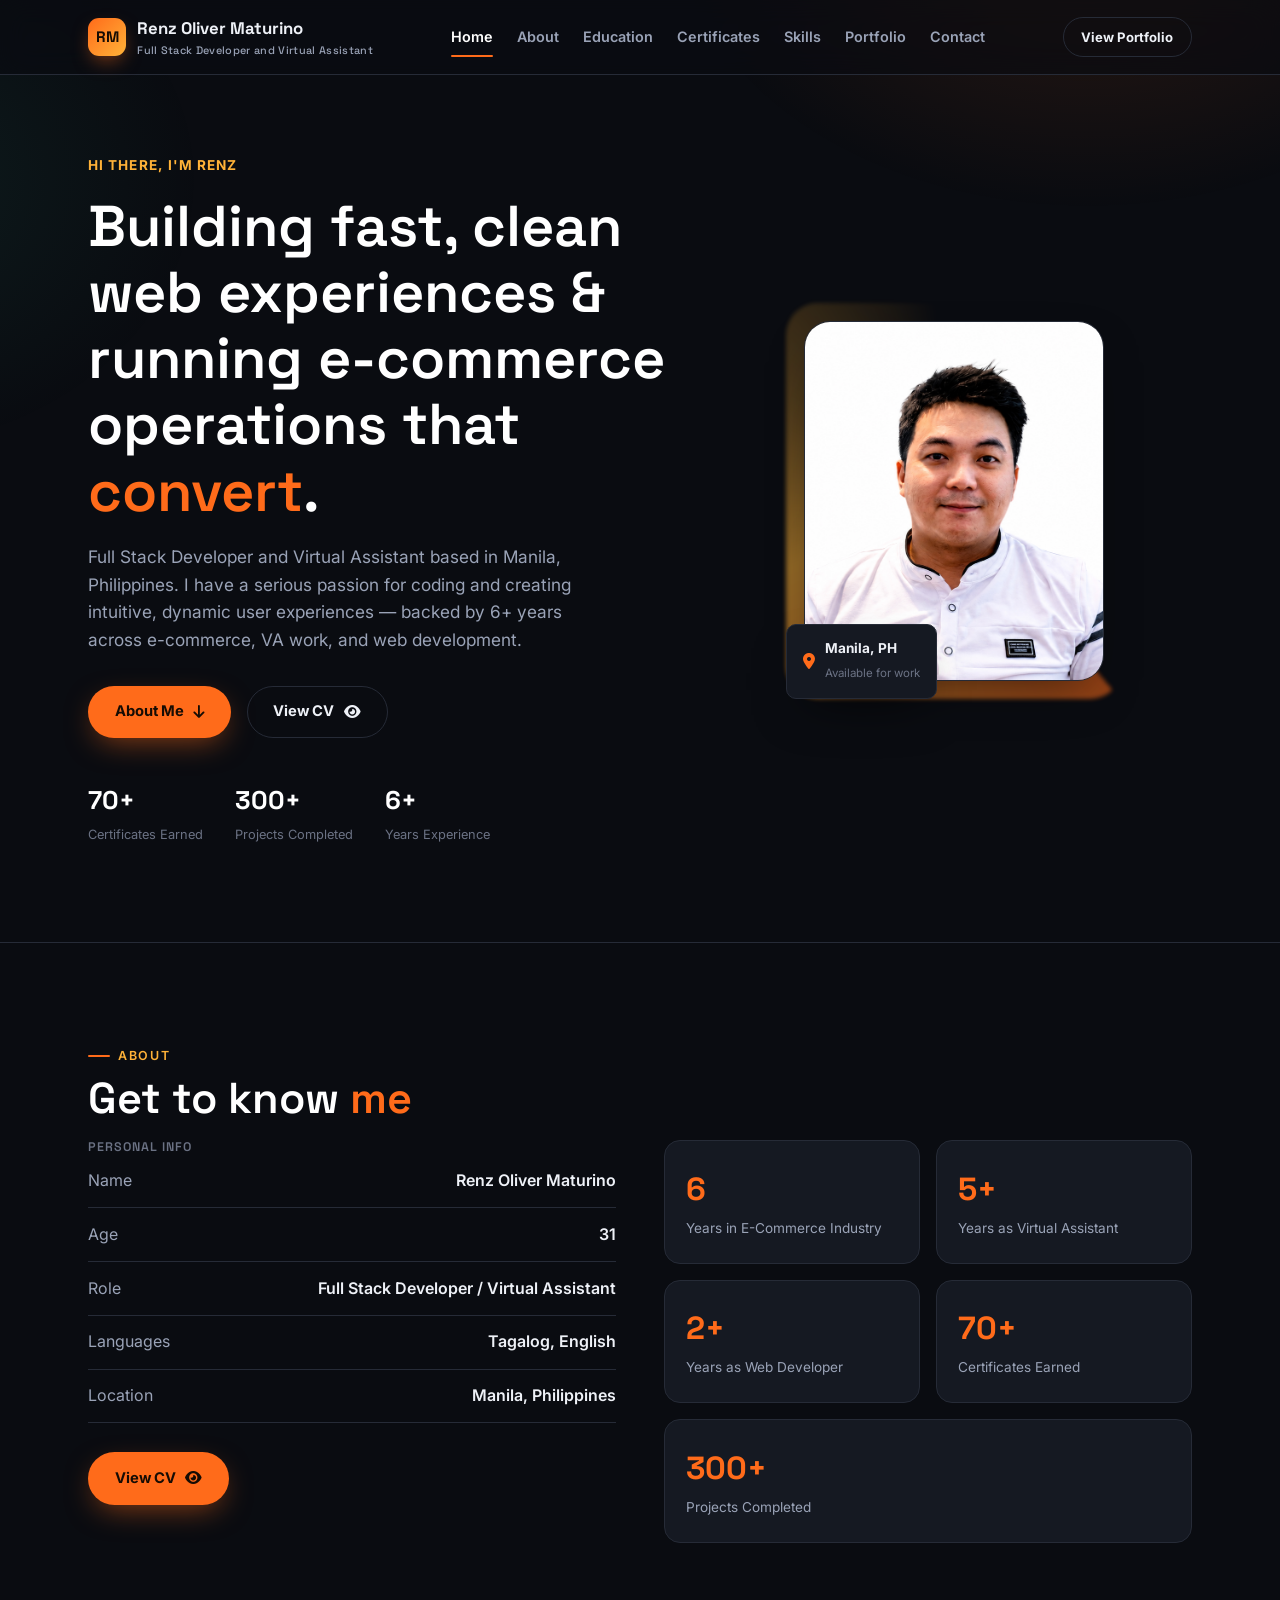
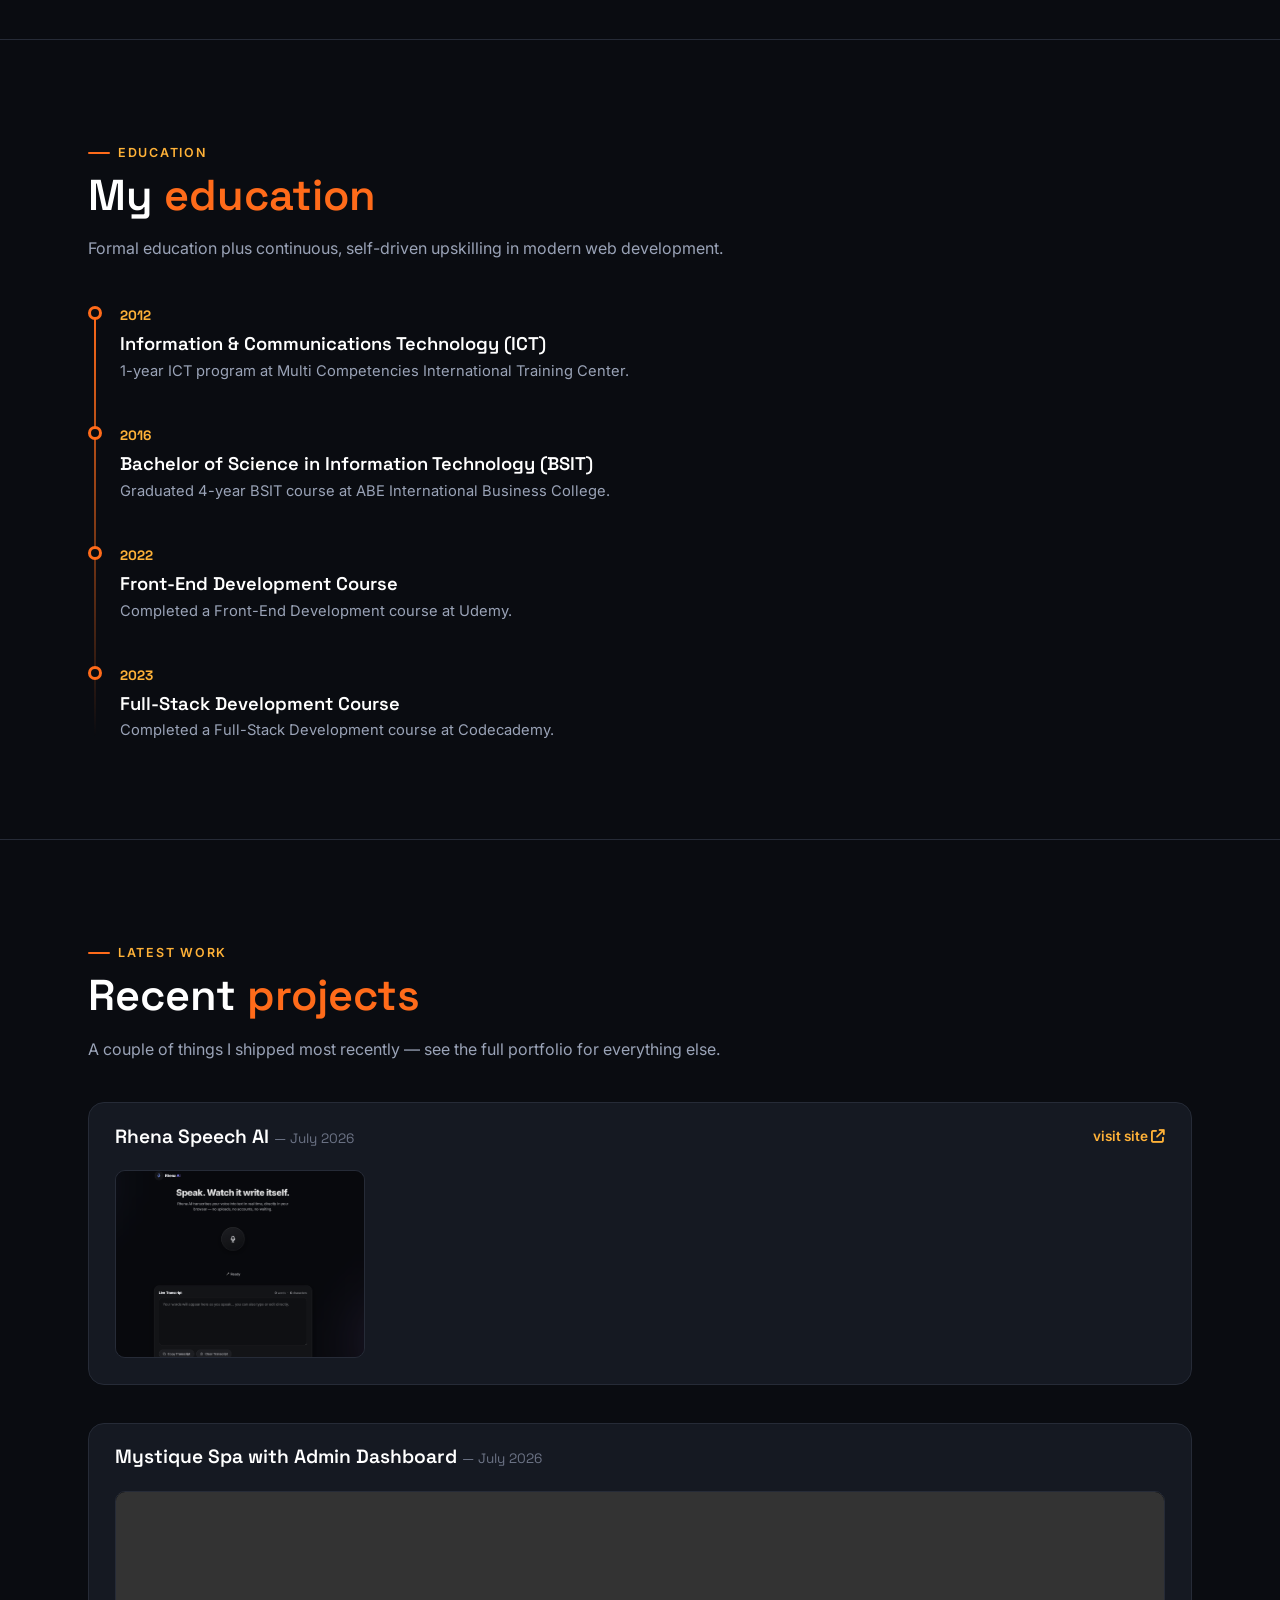
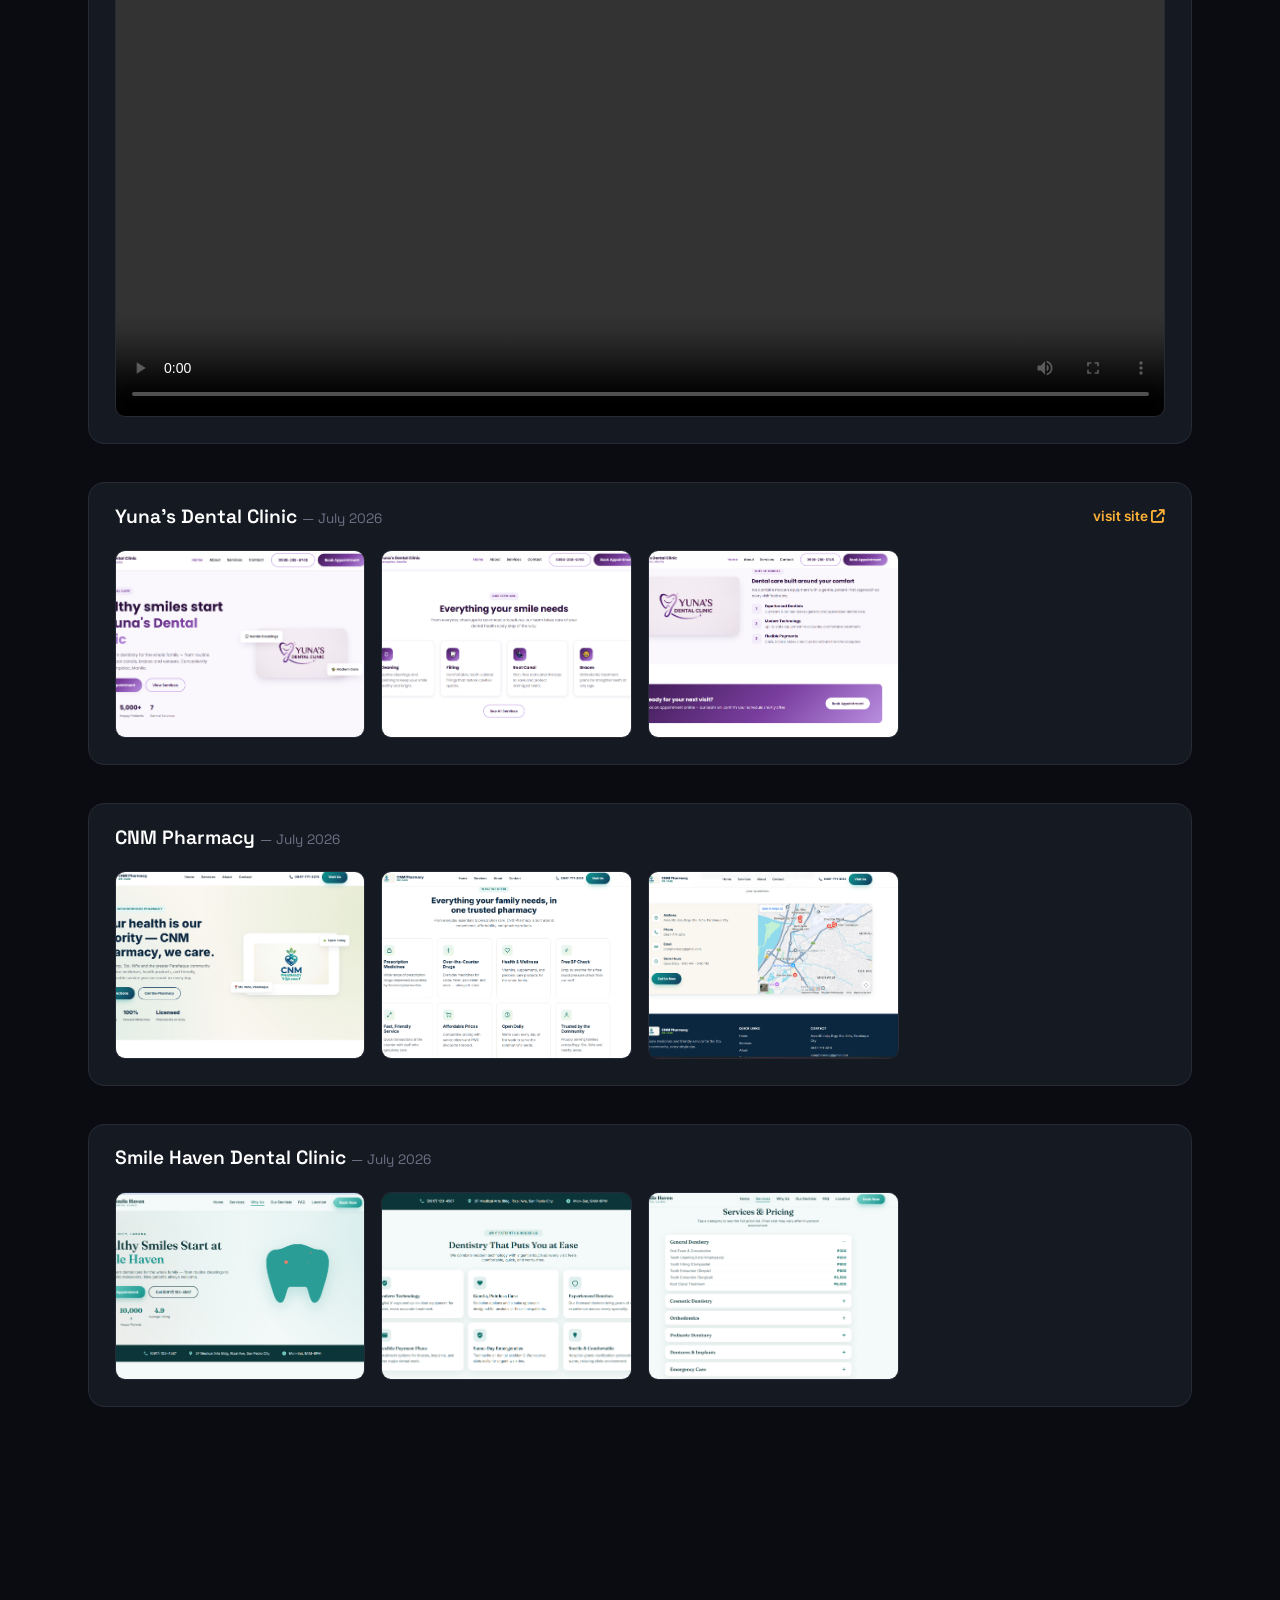
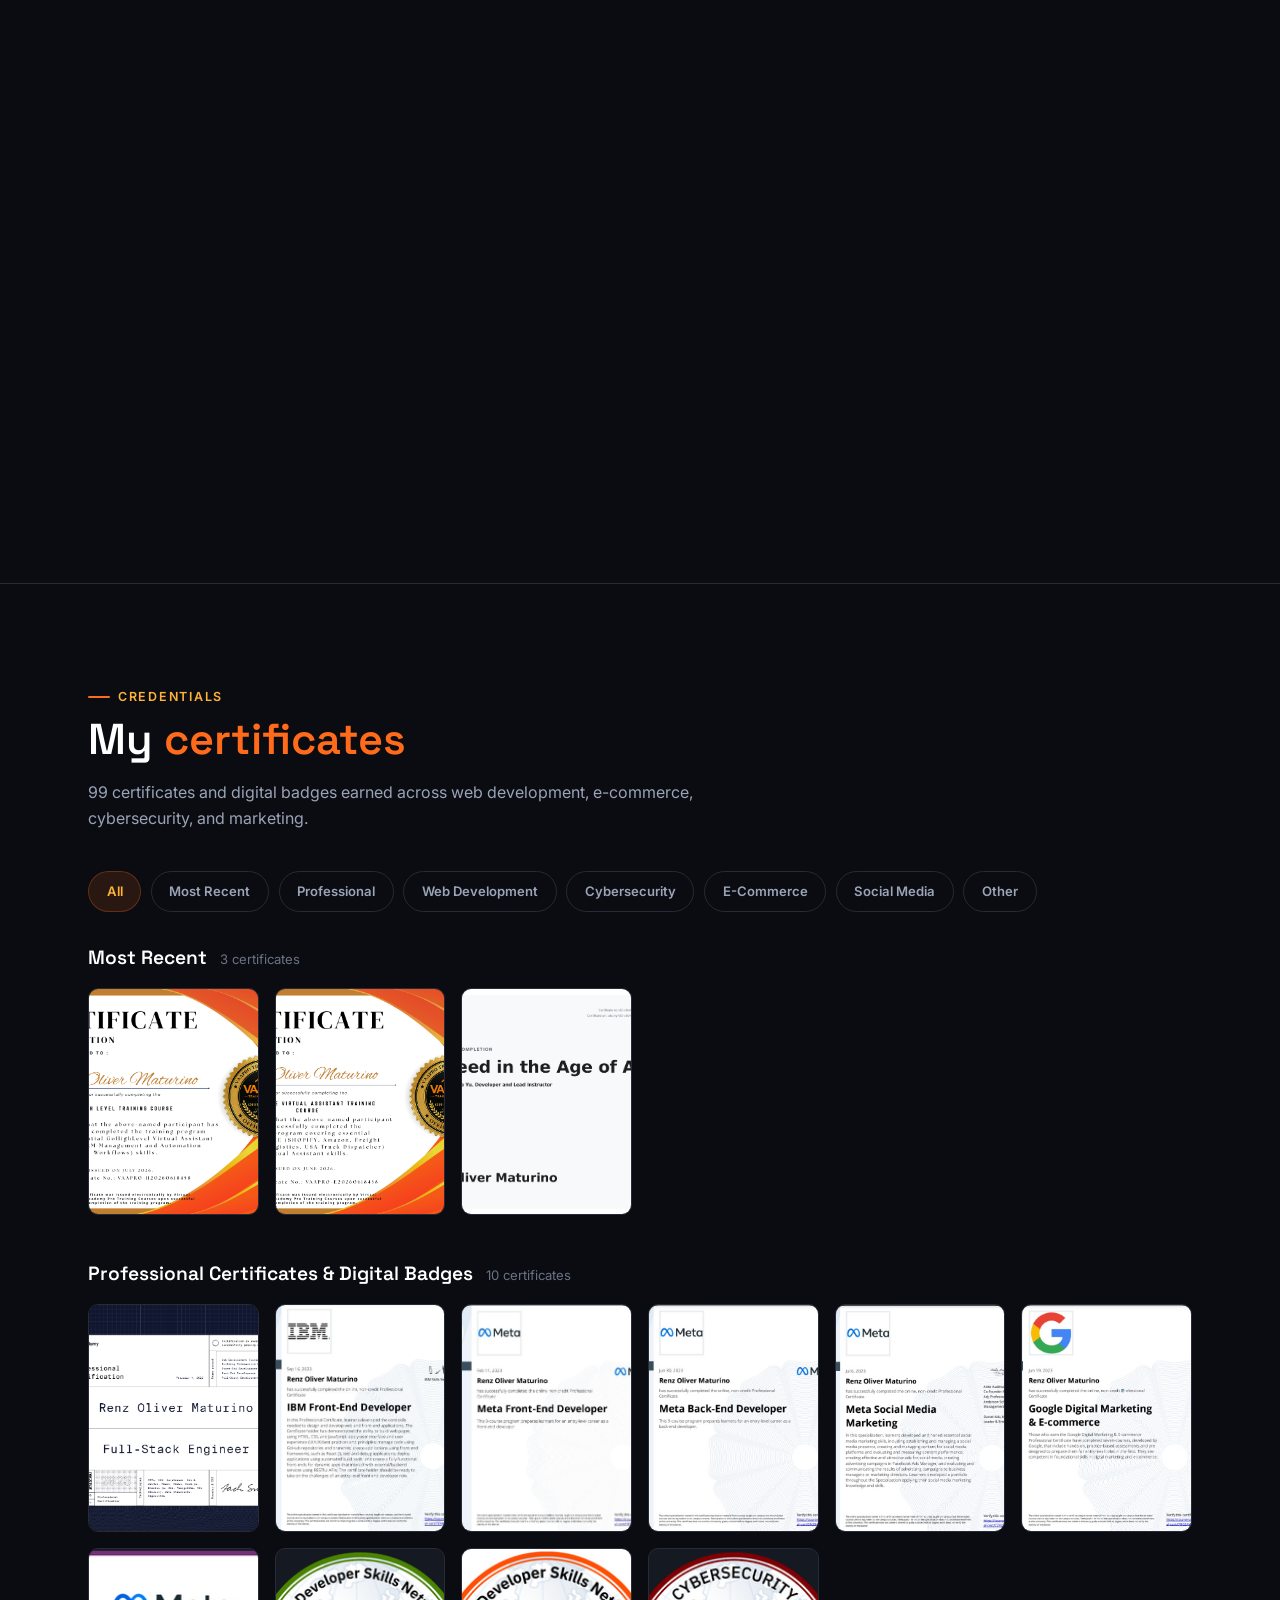
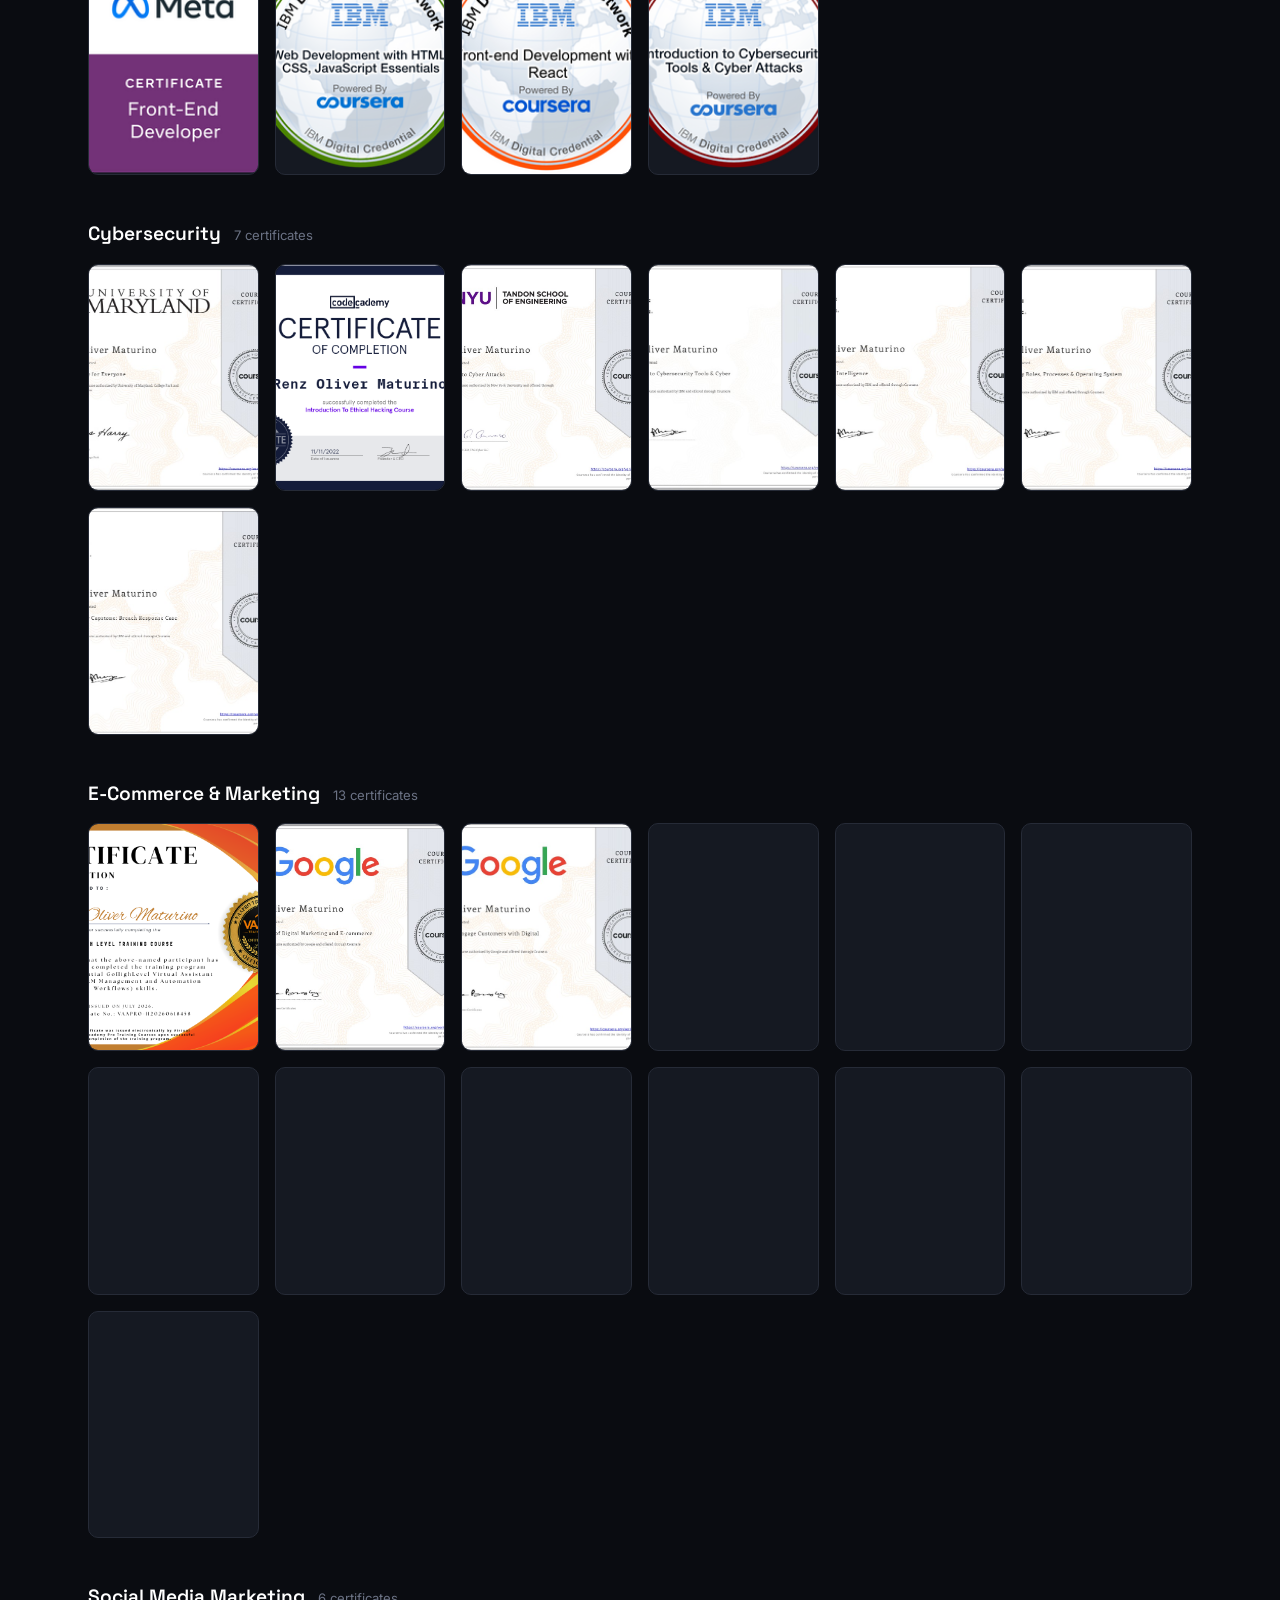
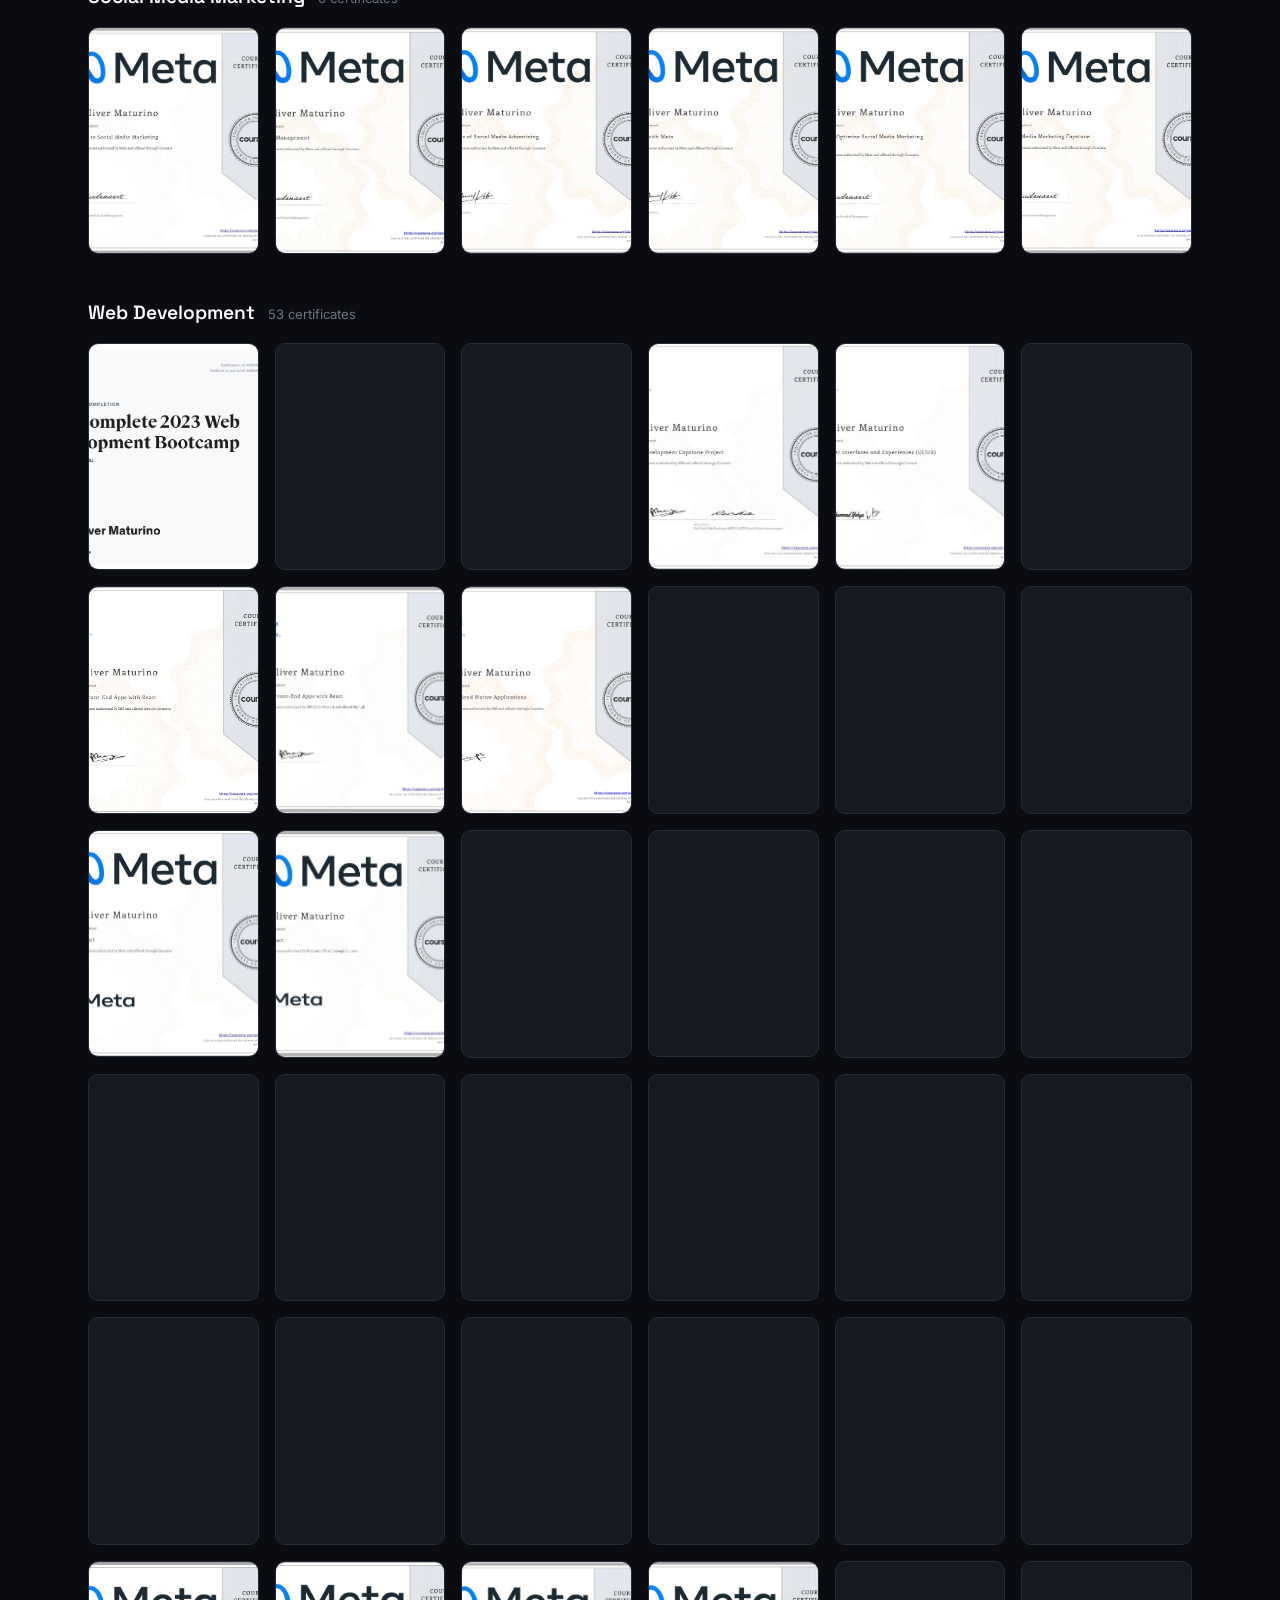
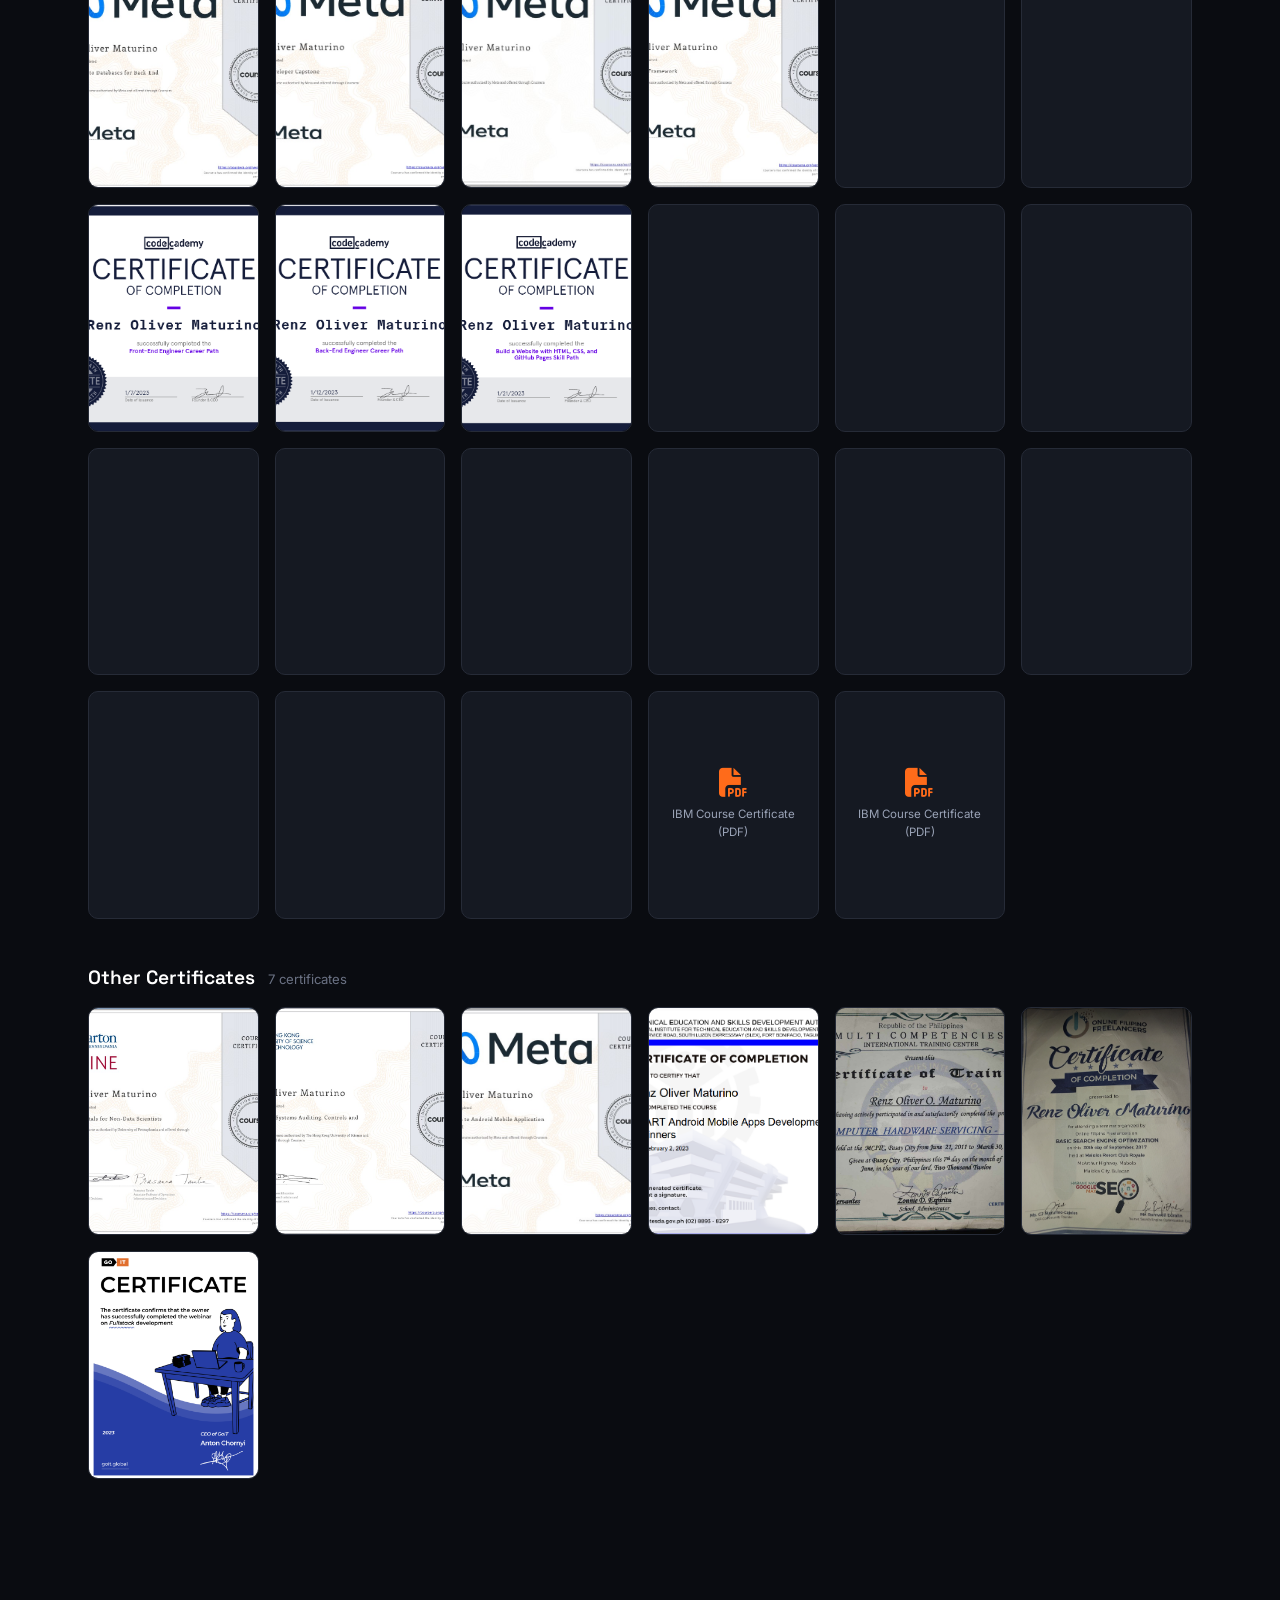
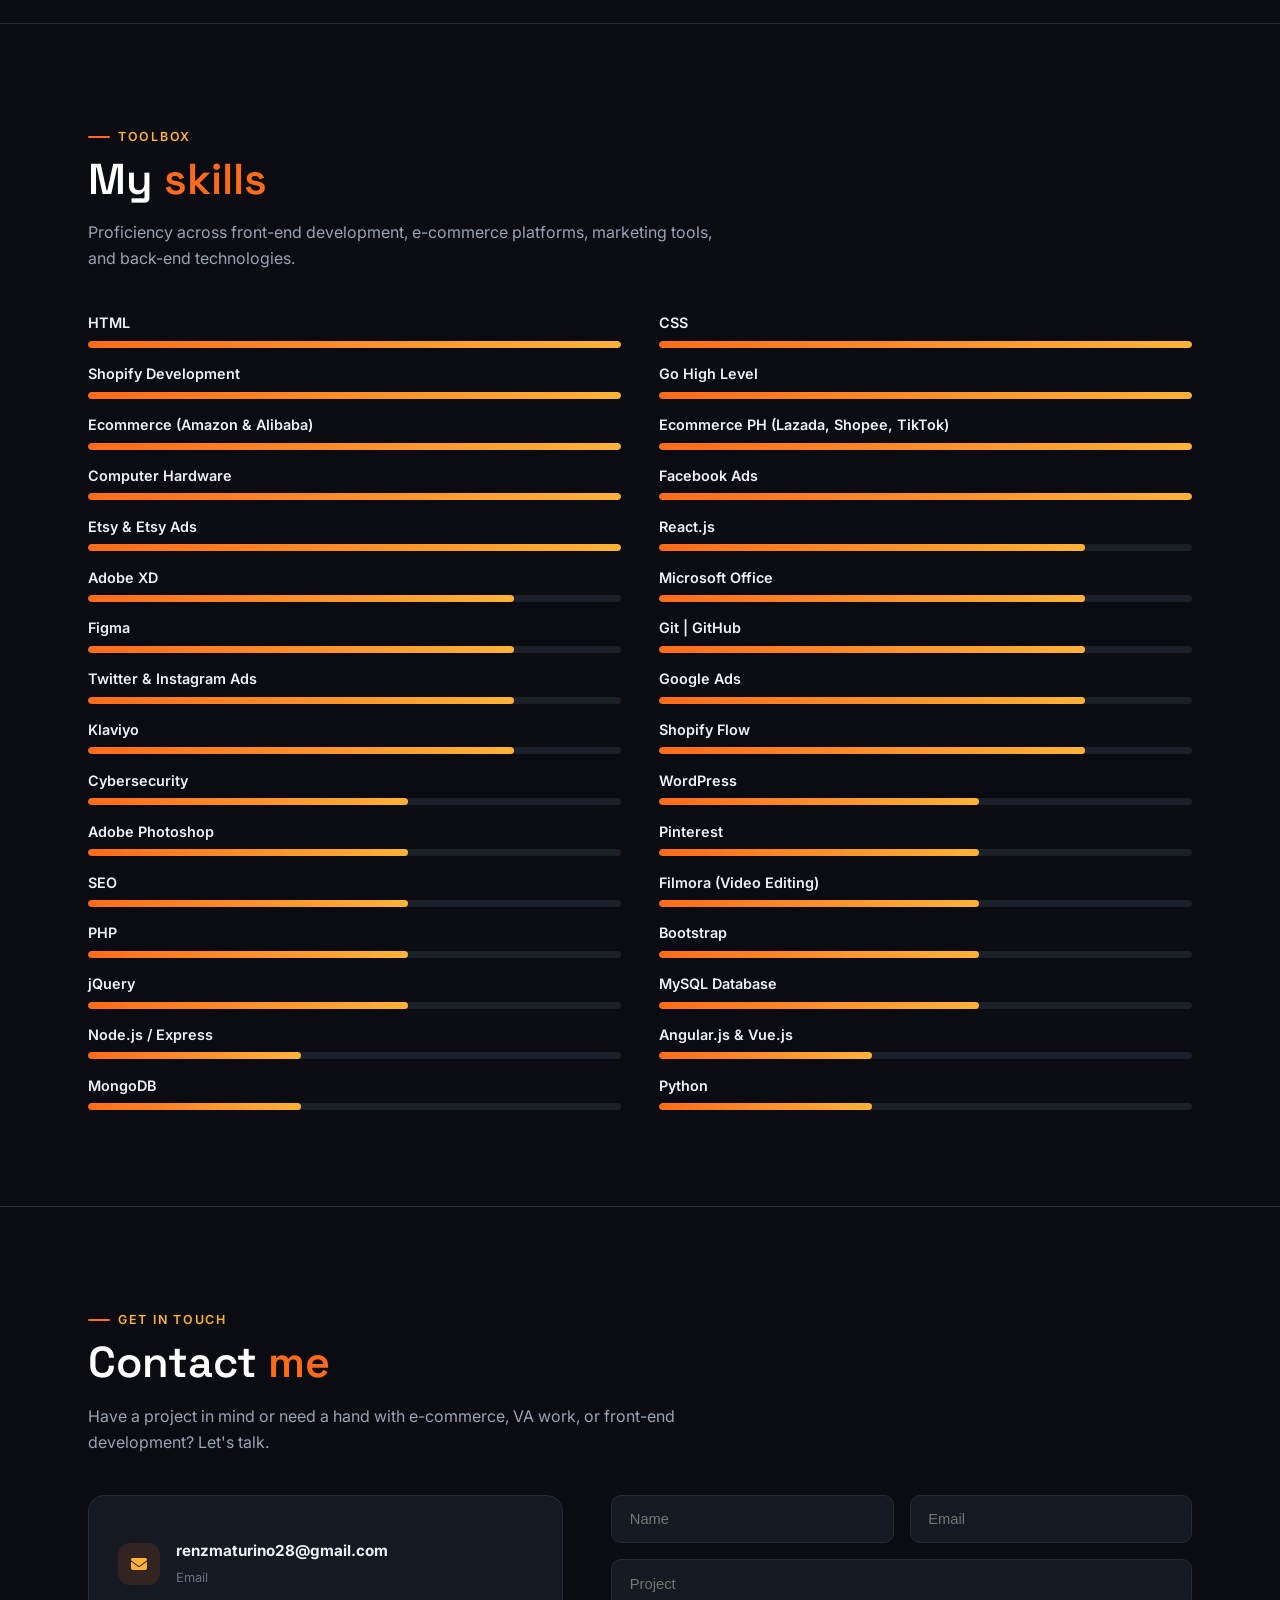
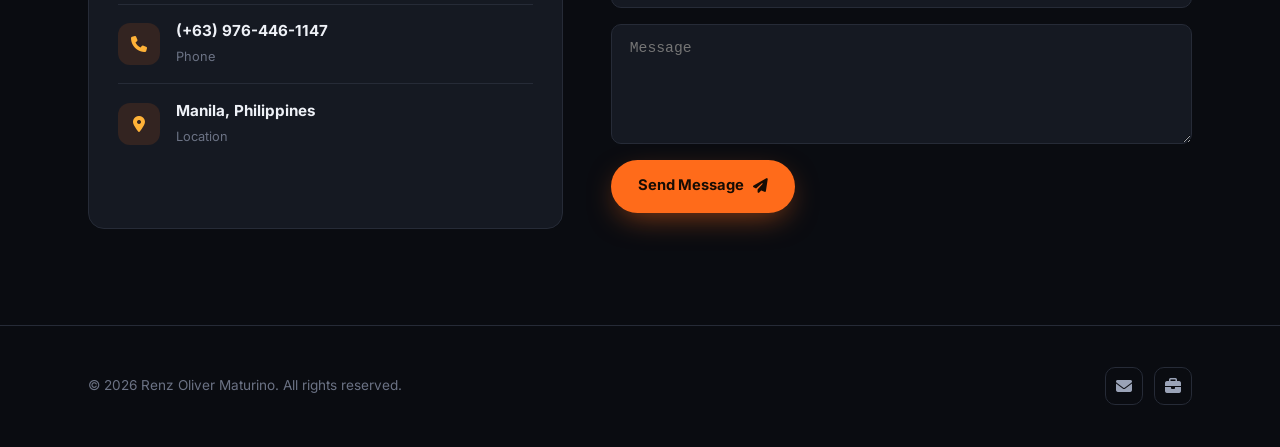
==== commit b68a8333: "Add Rhena Speech AI project to front-end portfolio and recent projects" ====
--- a/index.html
+++ b/index.html
@@ -120,6 +120,16 @@
     <span class="eyebrow">Latest Work</span>
     <h2 class="section-title">Recent <span>projects</span></h2>
     <p class="section-sub">A couple of things I shipped most recently — see the full portfolio for everything else.</p>
+
+    <div class="recent-card reveal" data-lightbox-group>
+      <div class="recent-card__head">
+        <h3>Rhena Speech AI <span style="color:var(--text-faint); font-weight:400; font-size:.85rem;">— July 2026</span></h3>
+        <a href="https://rhena-ai.vercel.app/" target="_blank" rel="noopener">visit site <i class="fas fa-arrow-up-right-from-square"></i></a>
+      </div>
+      <div class="thumb-grid">
+        <div class="thumb" data-lightbox data-full="images/front-end/rhenaai1.PNG" data-caption="Rhena Speech AI"><img src="images/front-end/rhenaai1.PNG" alt="Rhena Speech AI" loading="lazy"></div>
+      </div>
+    </div>
 
     <div class="recent-card reveal">
       <div class="recent-card__head">
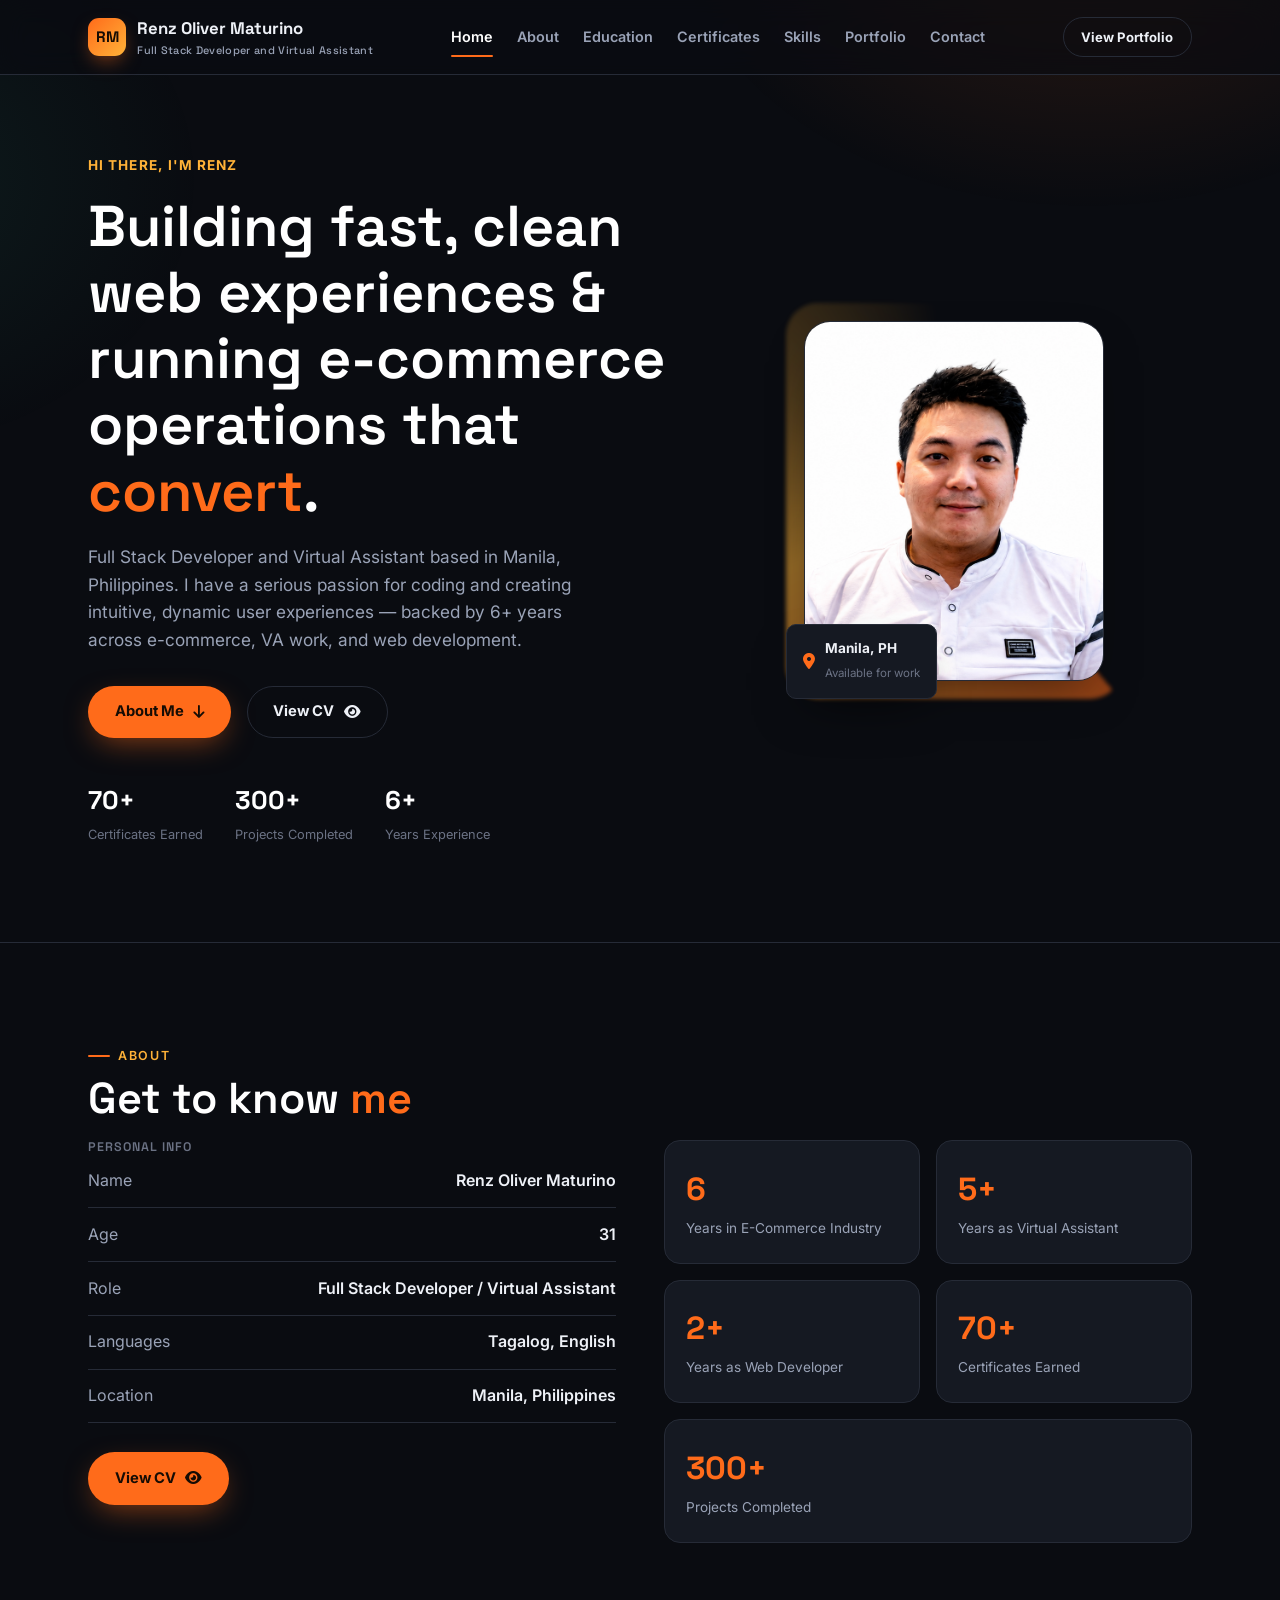
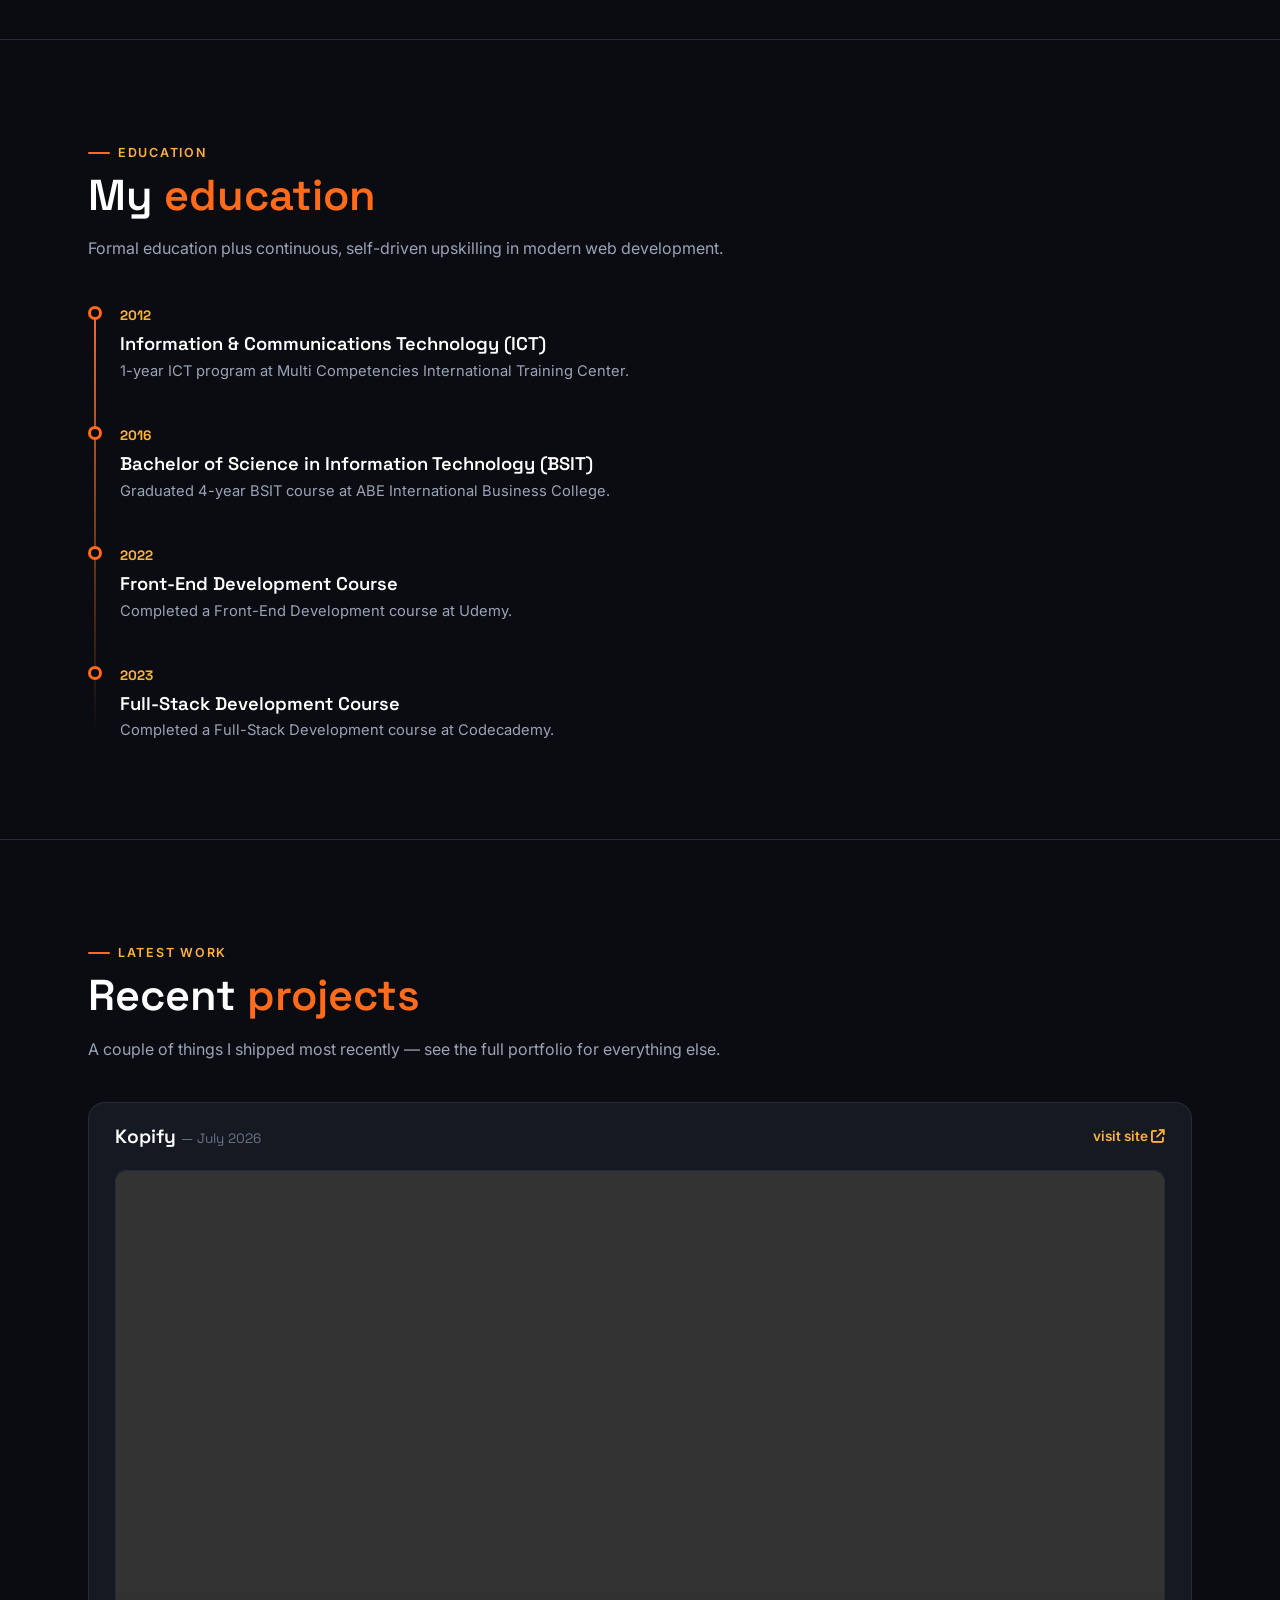
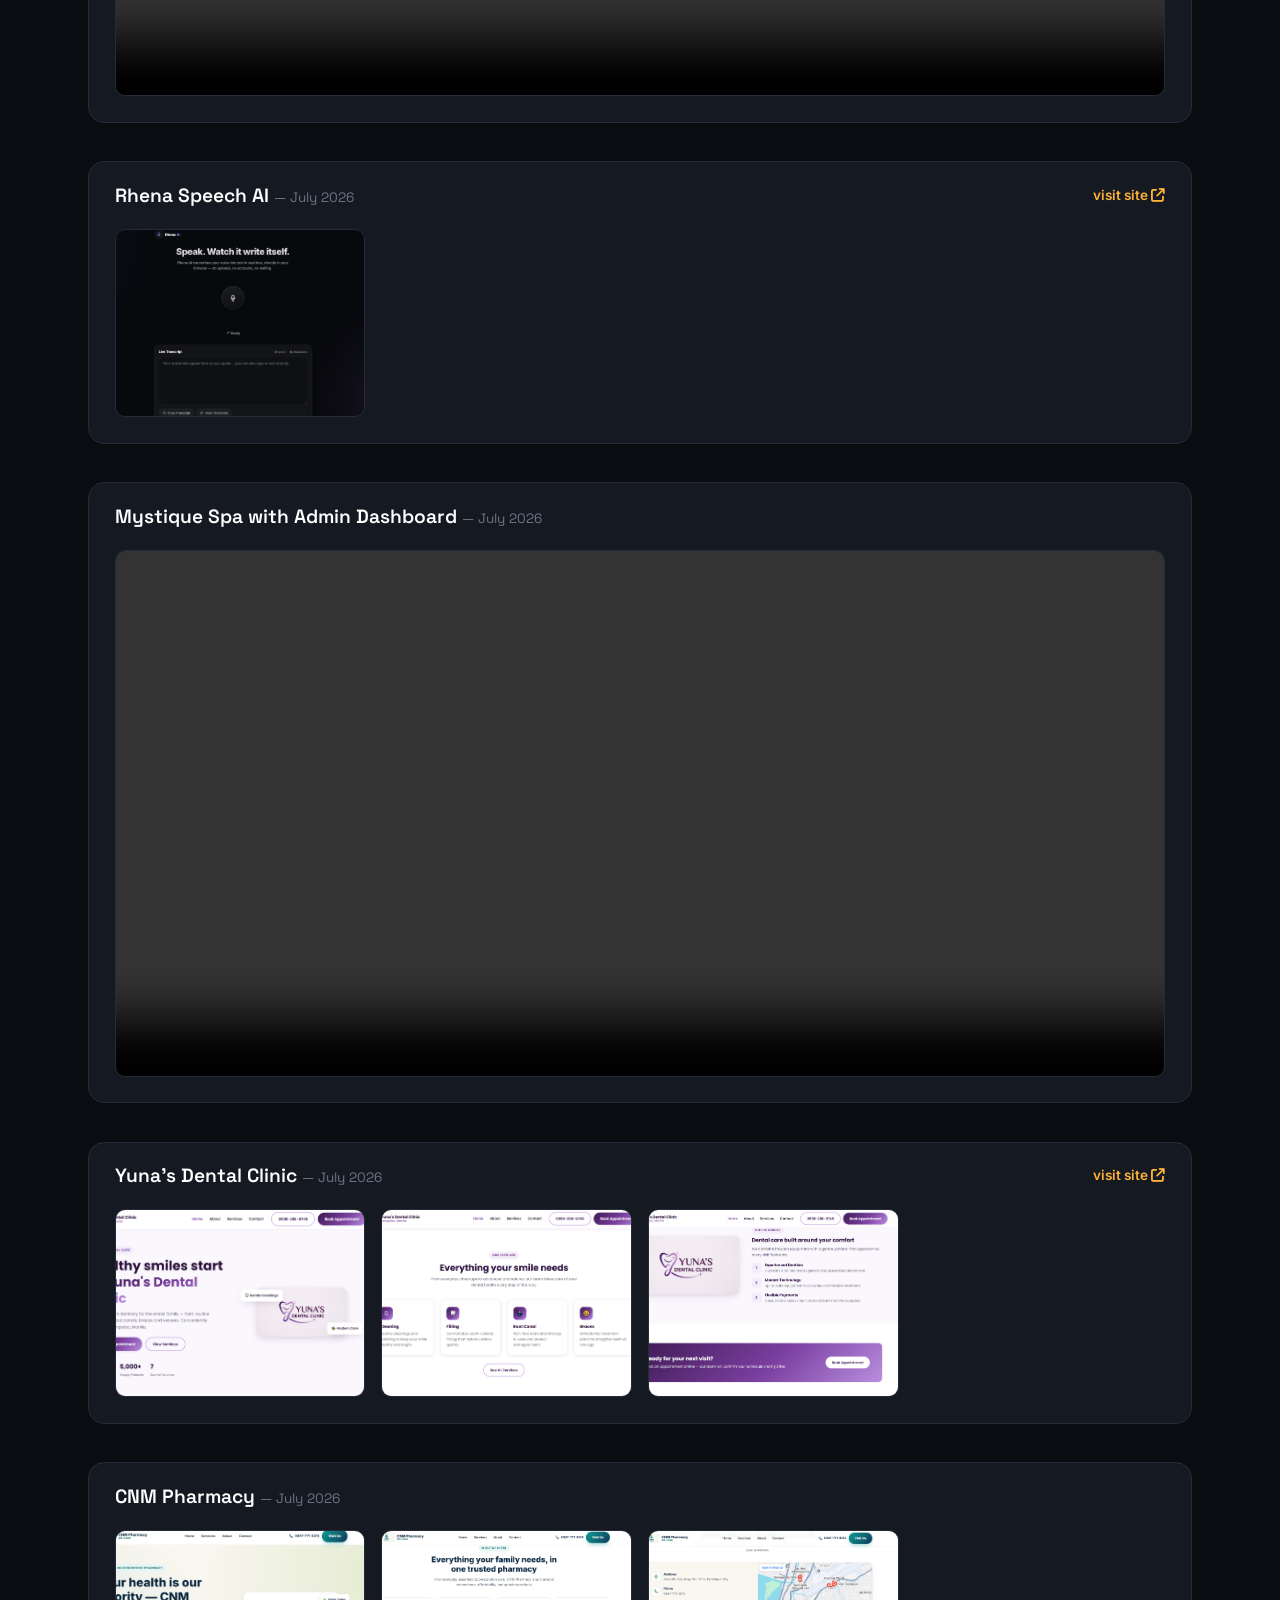
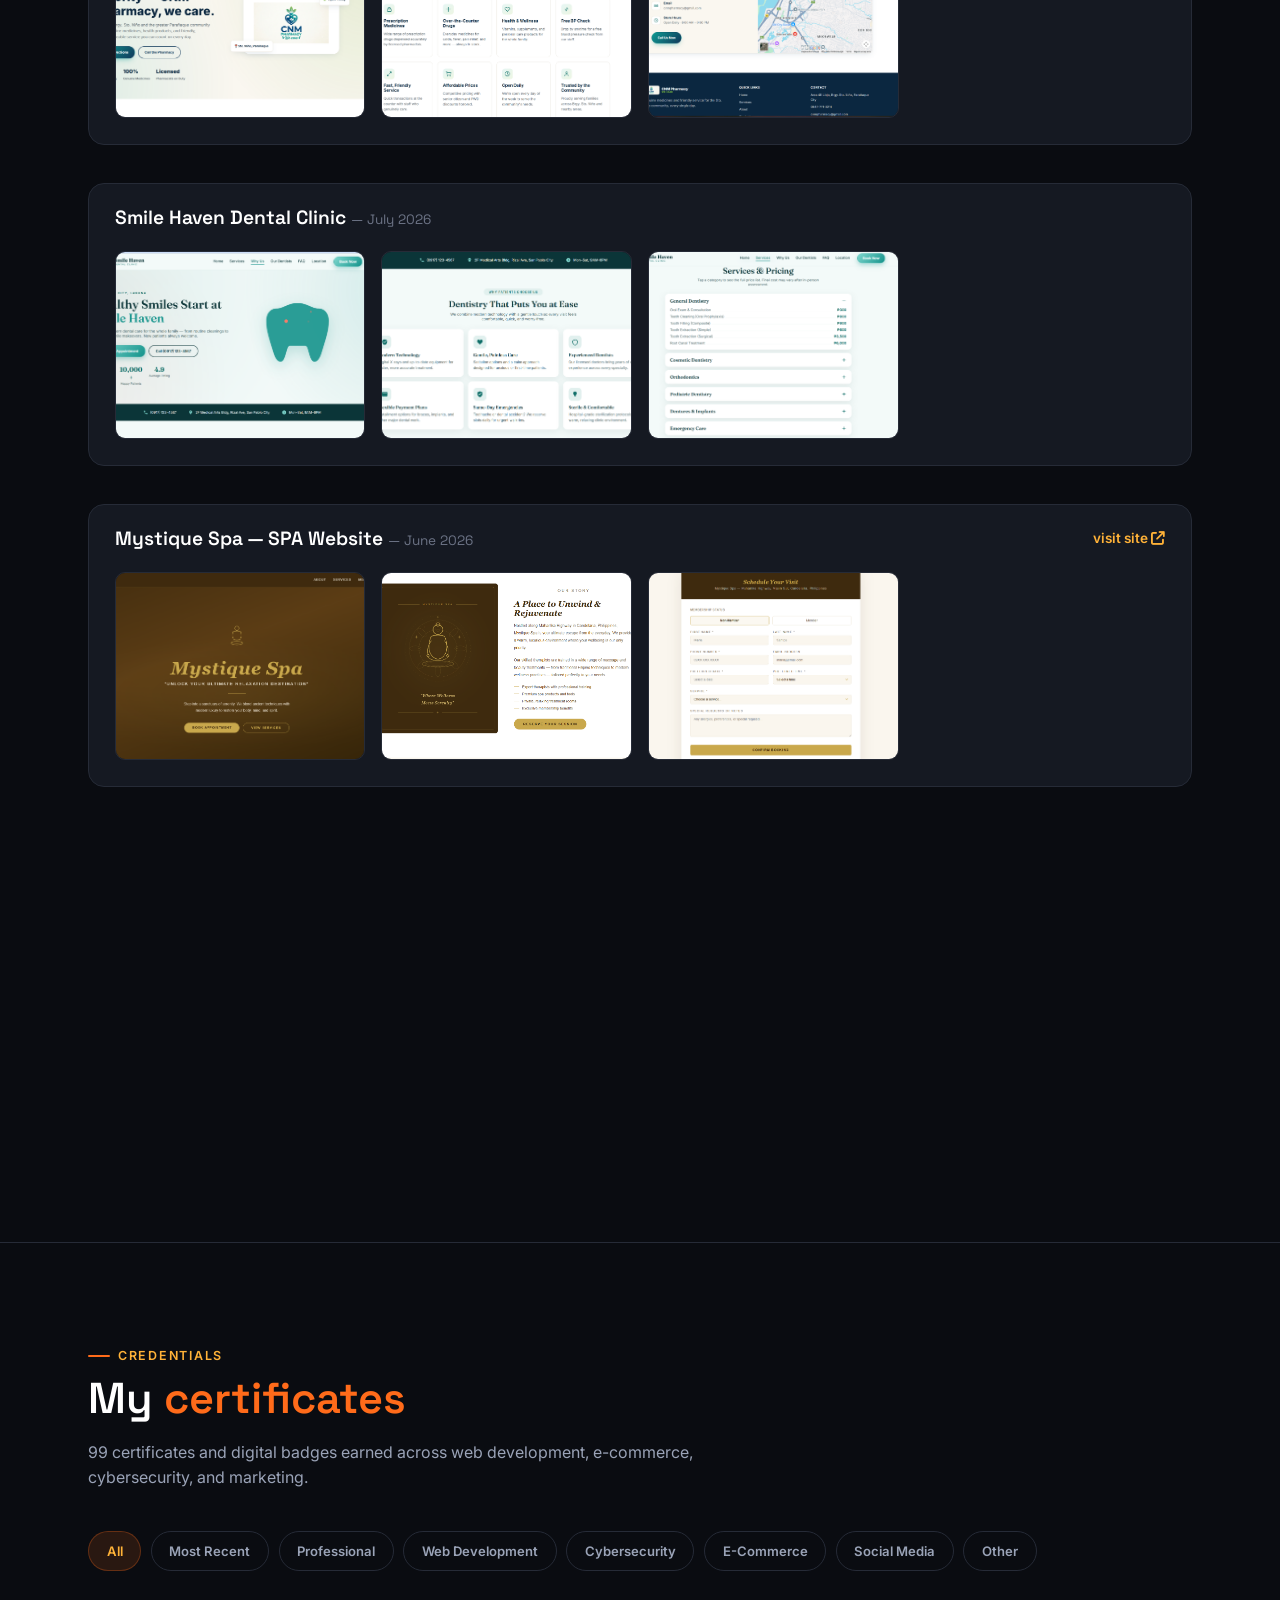
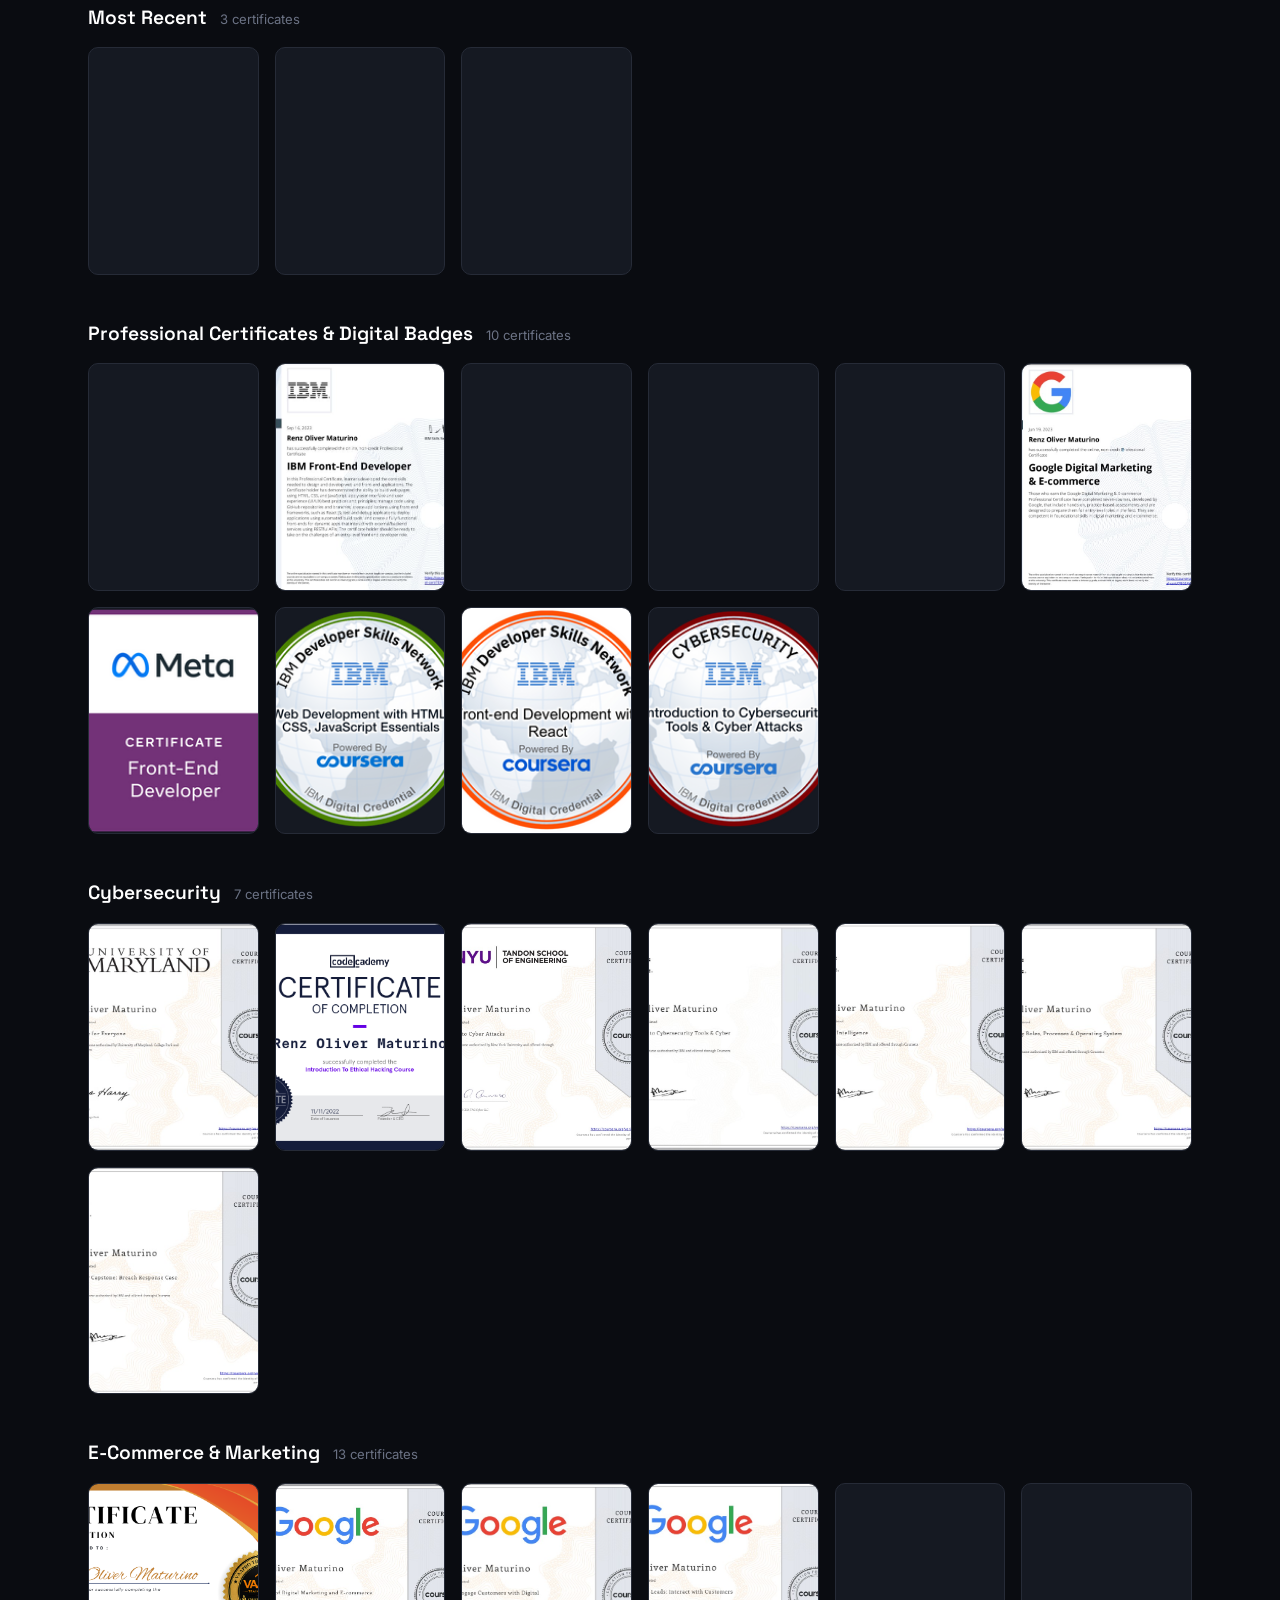
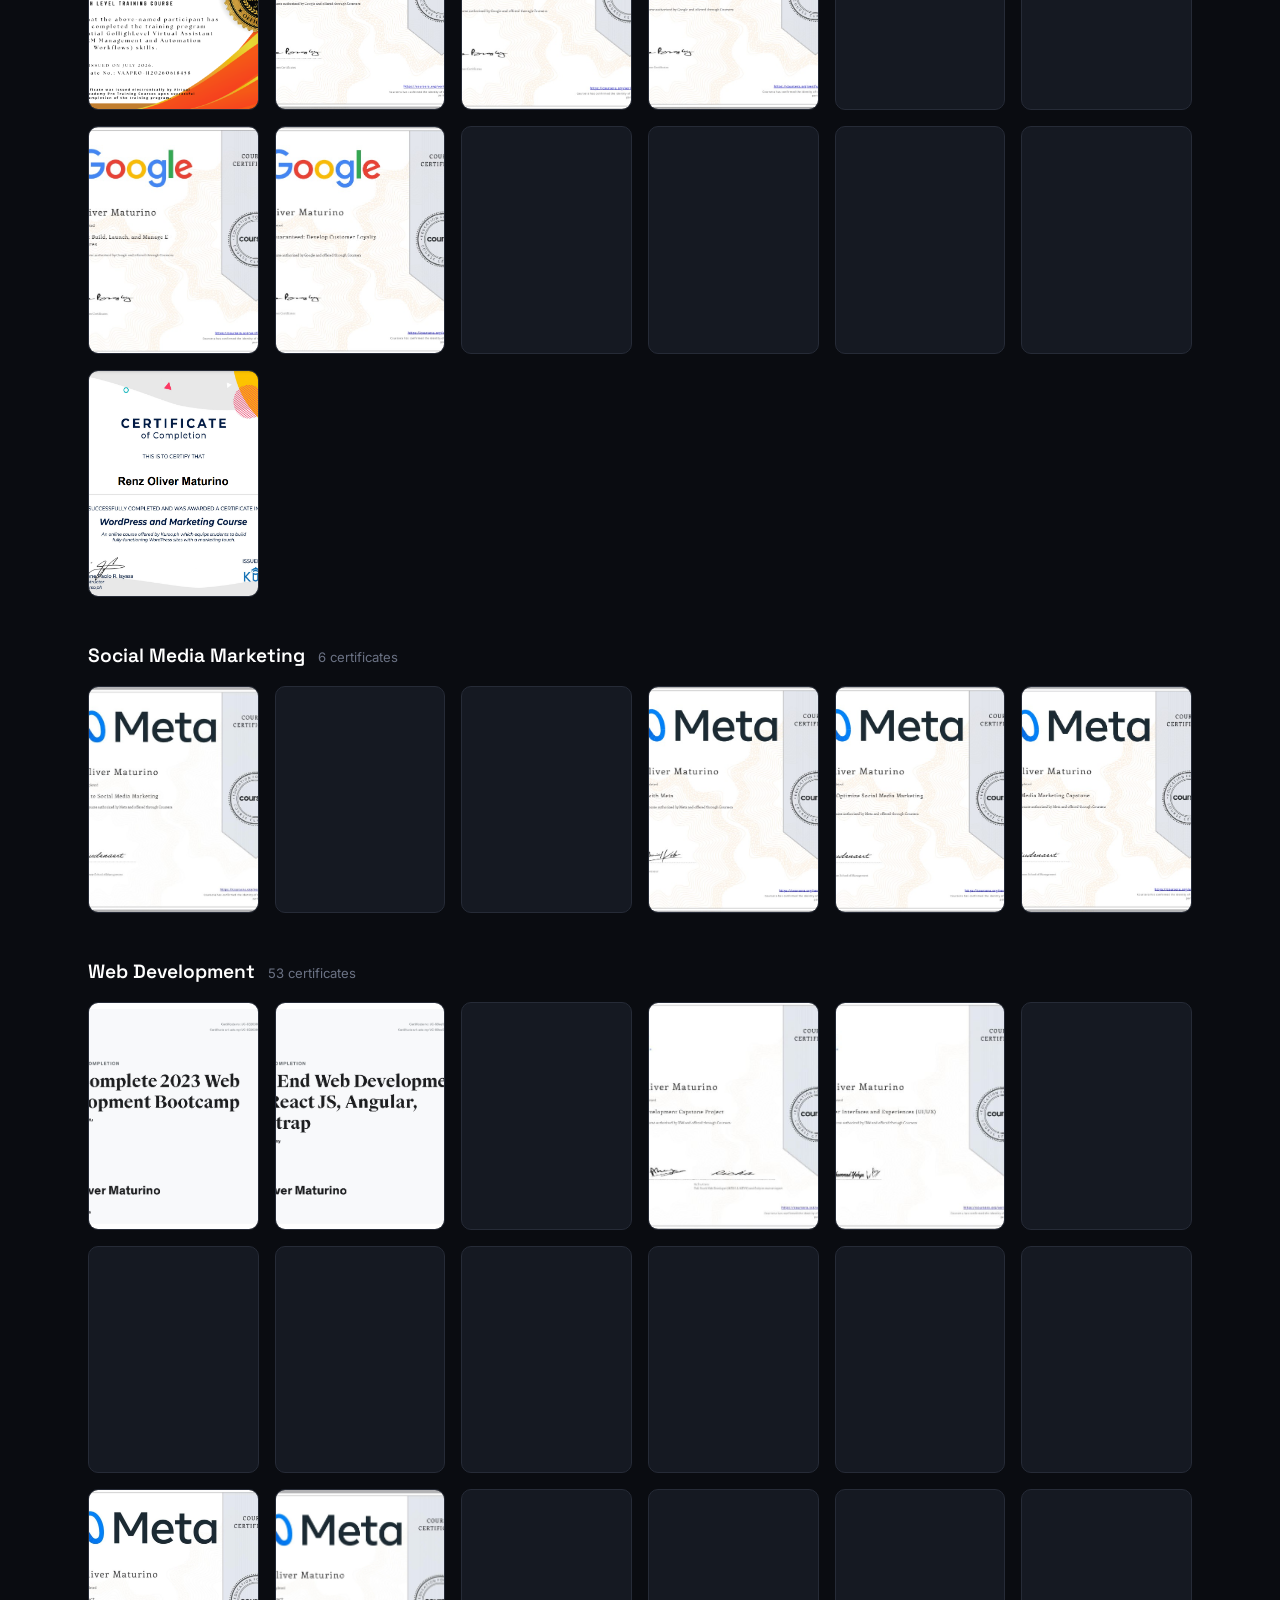
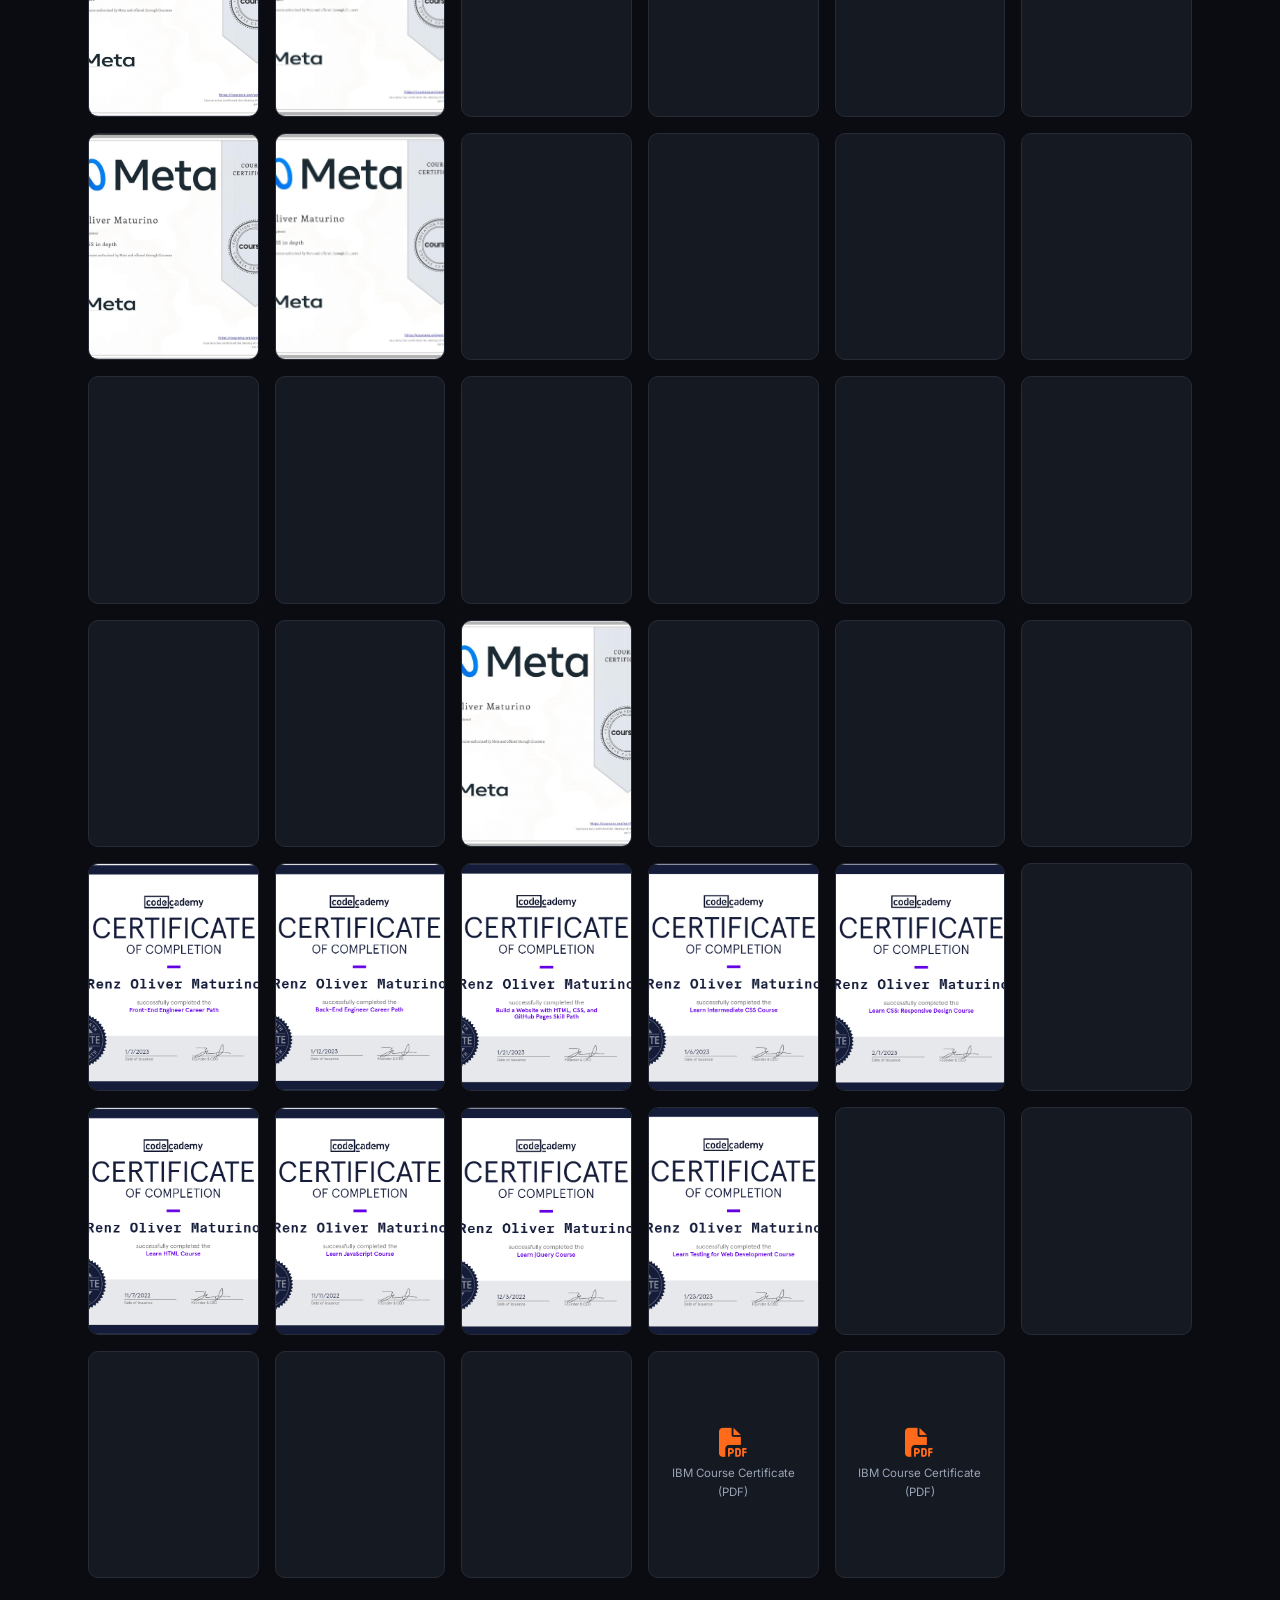
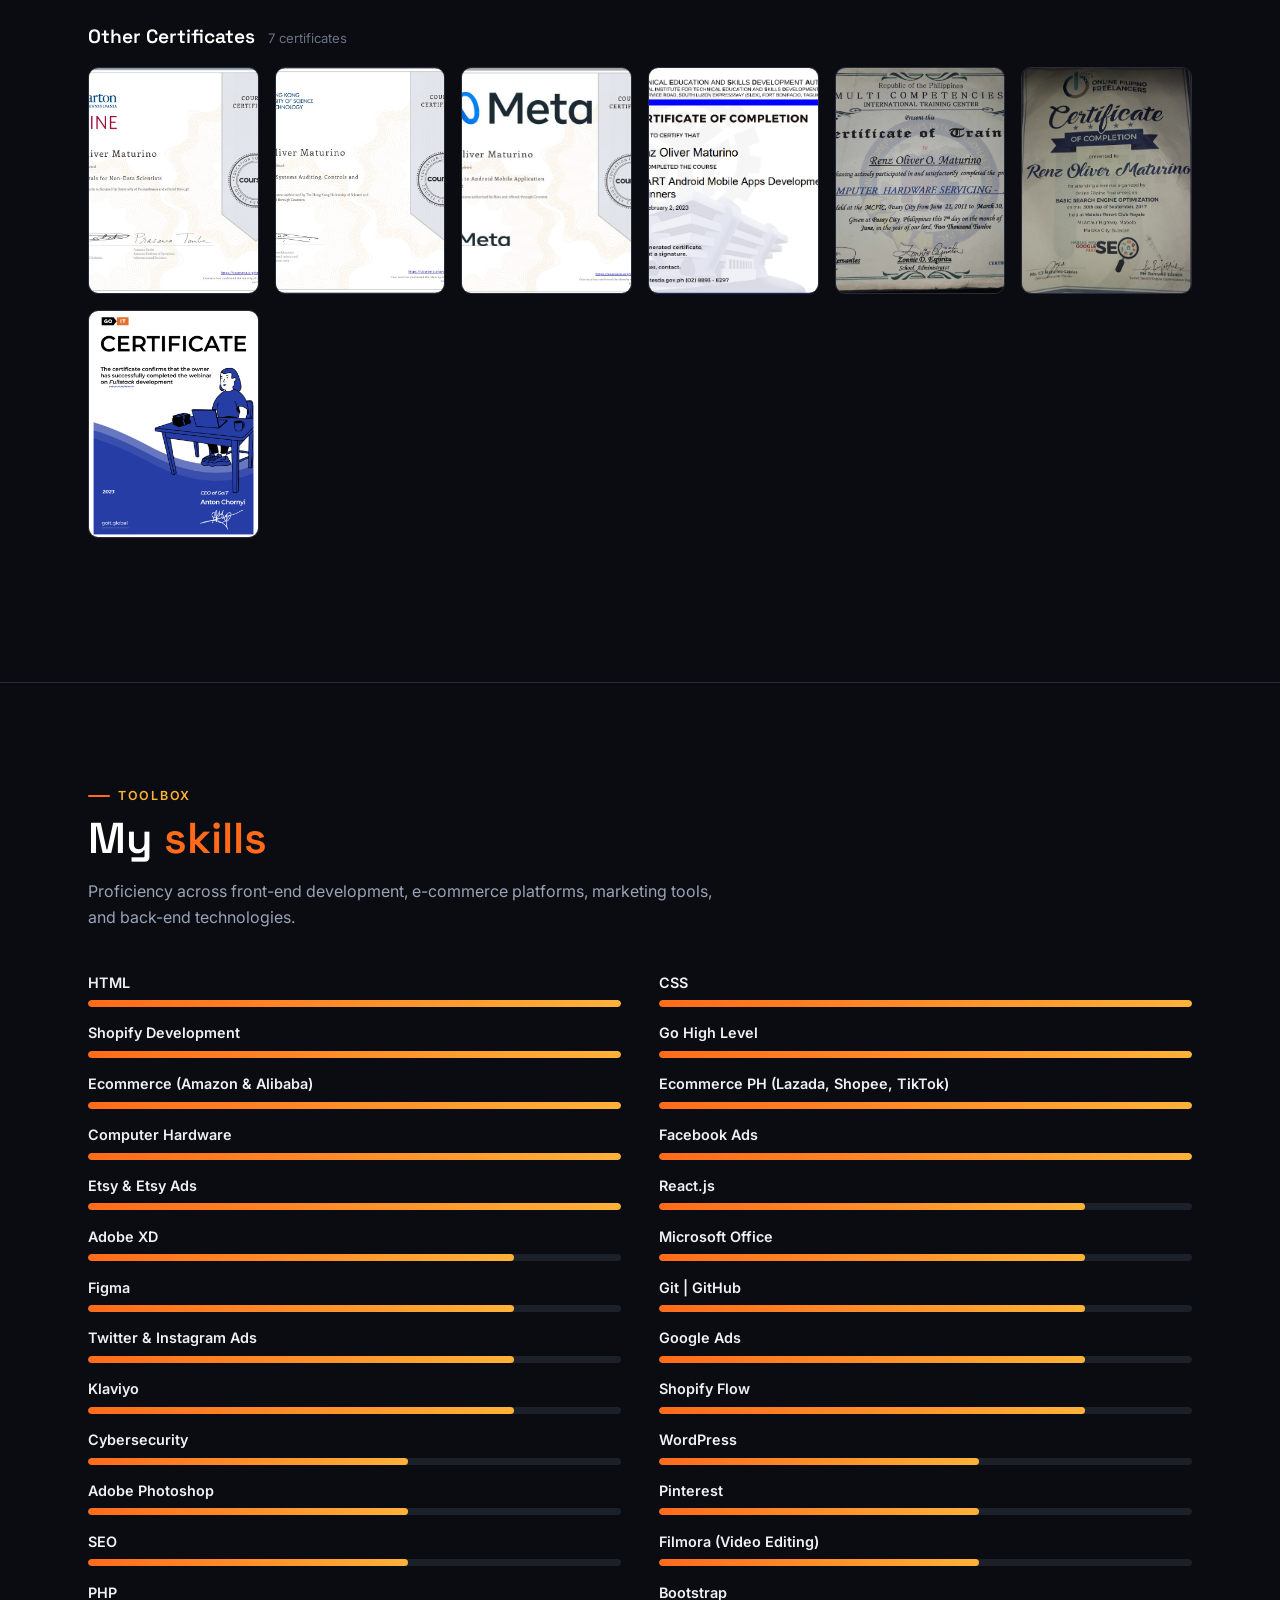
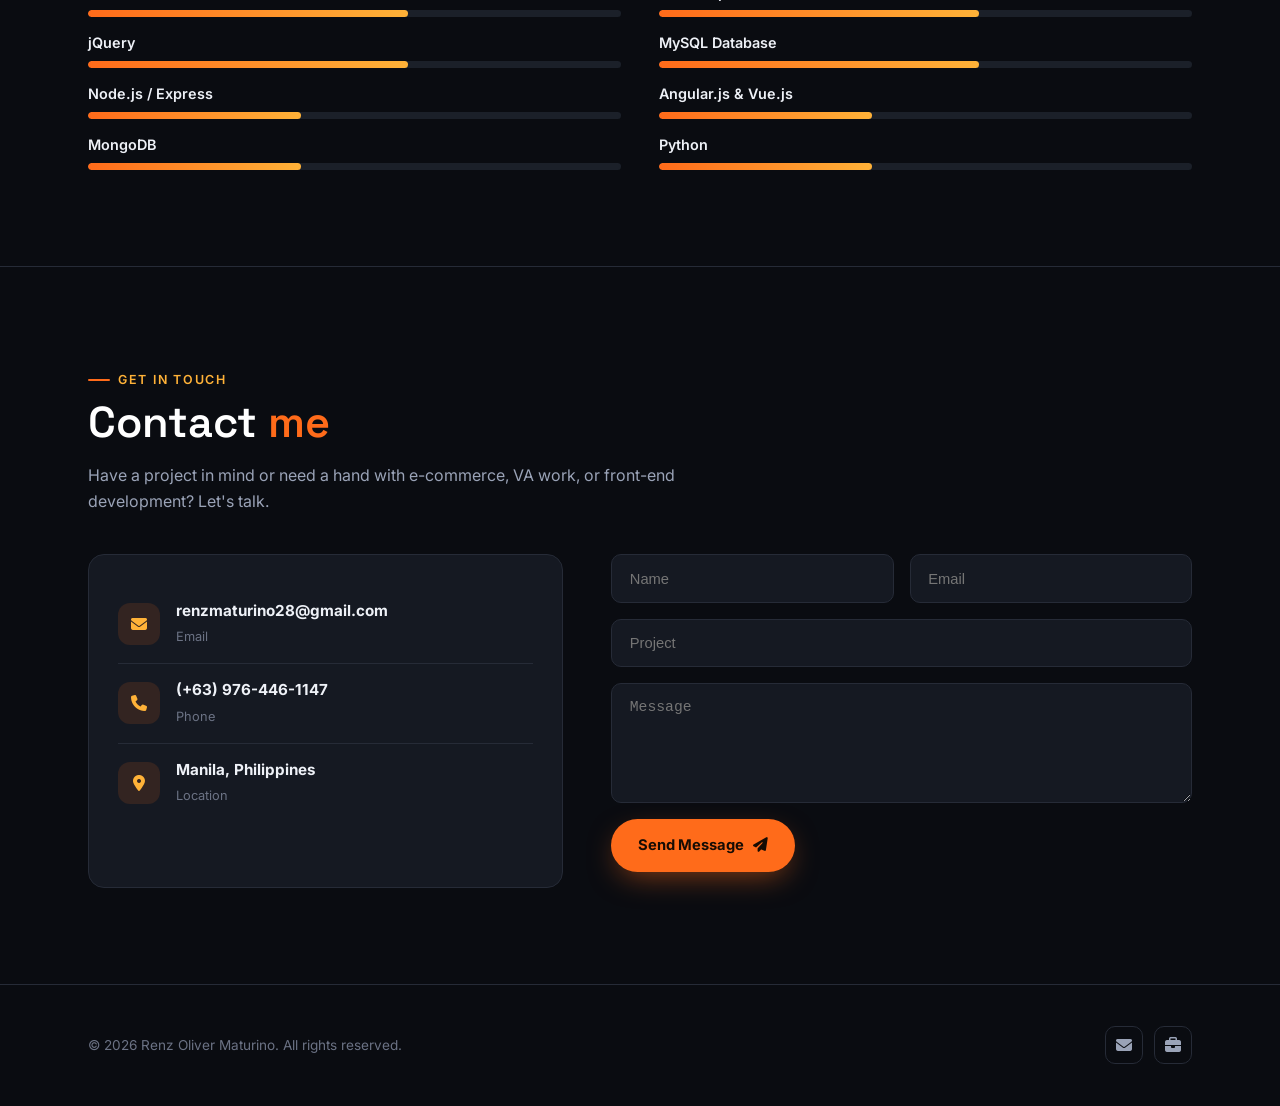
==== commit 9eb66f85: "Add Kopify project (video demo + link) to front-end portfolio and recent projects" ====
--- a/index.html
+++ b/index.html
@@ -120,6 +120,16 @@
     <span class="eyebrow">Latest Work</span>
     <h2 class="section-title">Recent <span>projects</span></h2>
     <p class="section-sub">A couple of things I shipped most recently — see the full portfolio for everything else.</p>
+
+    <div class="recent-card reveal">
+      <div class="recent-card__head">
+        <h3>Kopify <span style="color:var(--text-faint); font-weight:400; font-size:.85rem;">— July 2026</span></h3>
+        <a href="https://kopify-xi.vercel.app/" target="_blank" rel="noopener">visit site <i class="fas fa-arrow-up-right-from-square"></i></a>
+      </div>
+      <div class="project-video">
+        <video src="videos/kopify-demo.mp4" controls preload="metadata"></video>
+      </div>
+    </div>
 
     <div class="recent-card reveal" data-lightbox-group>
       <div class="recent-card__head">
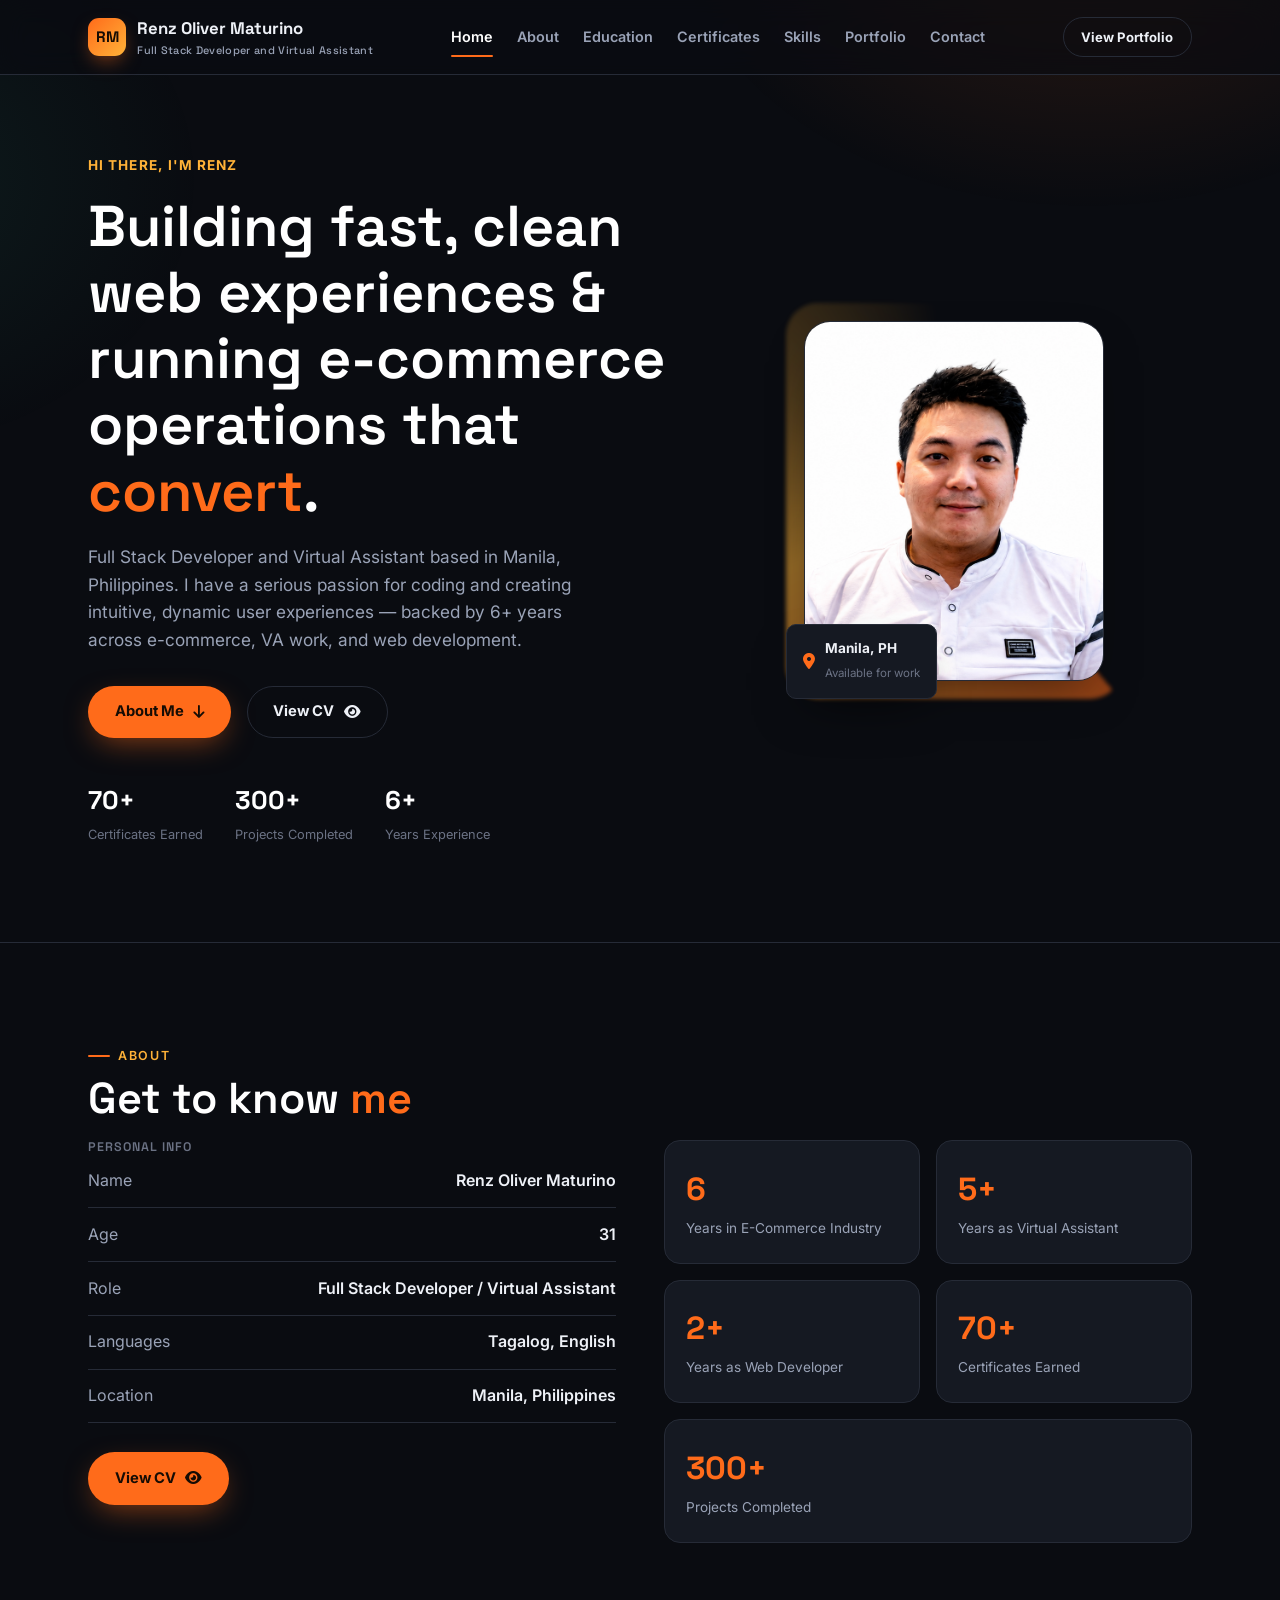
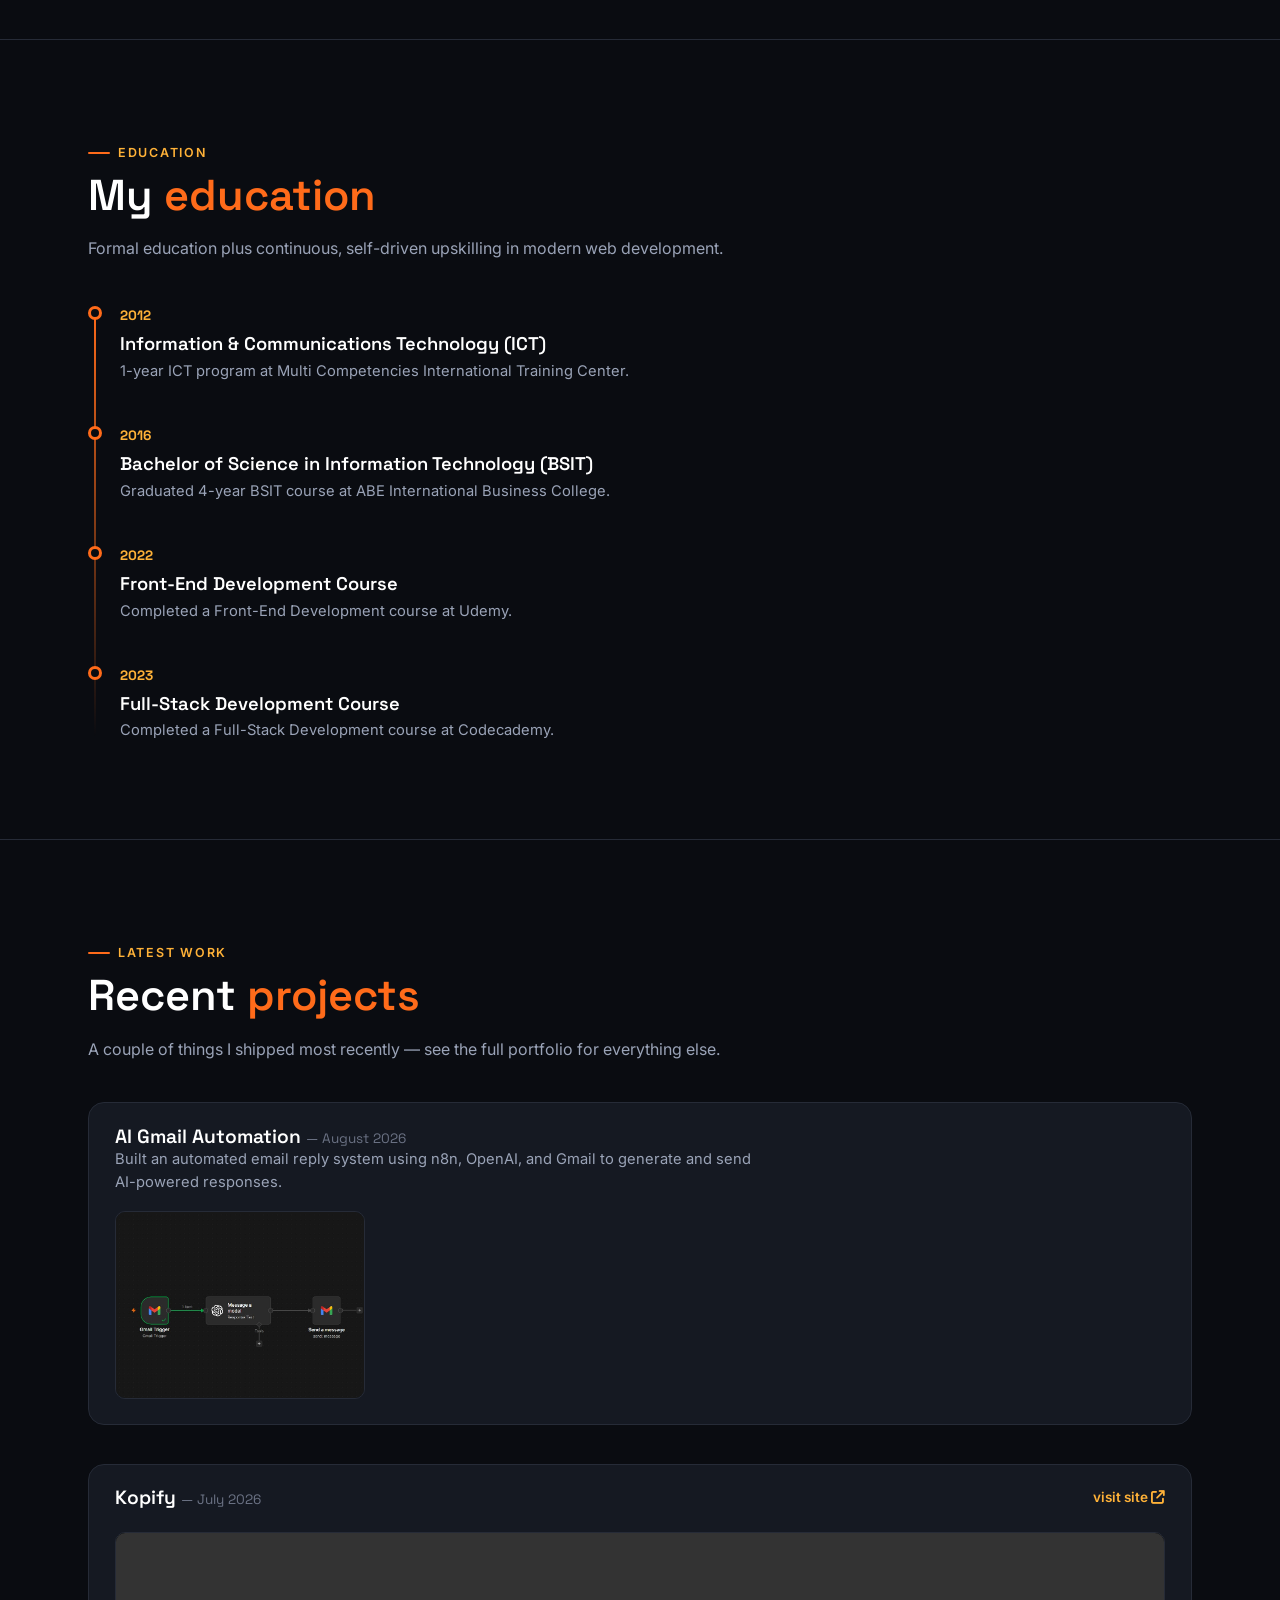
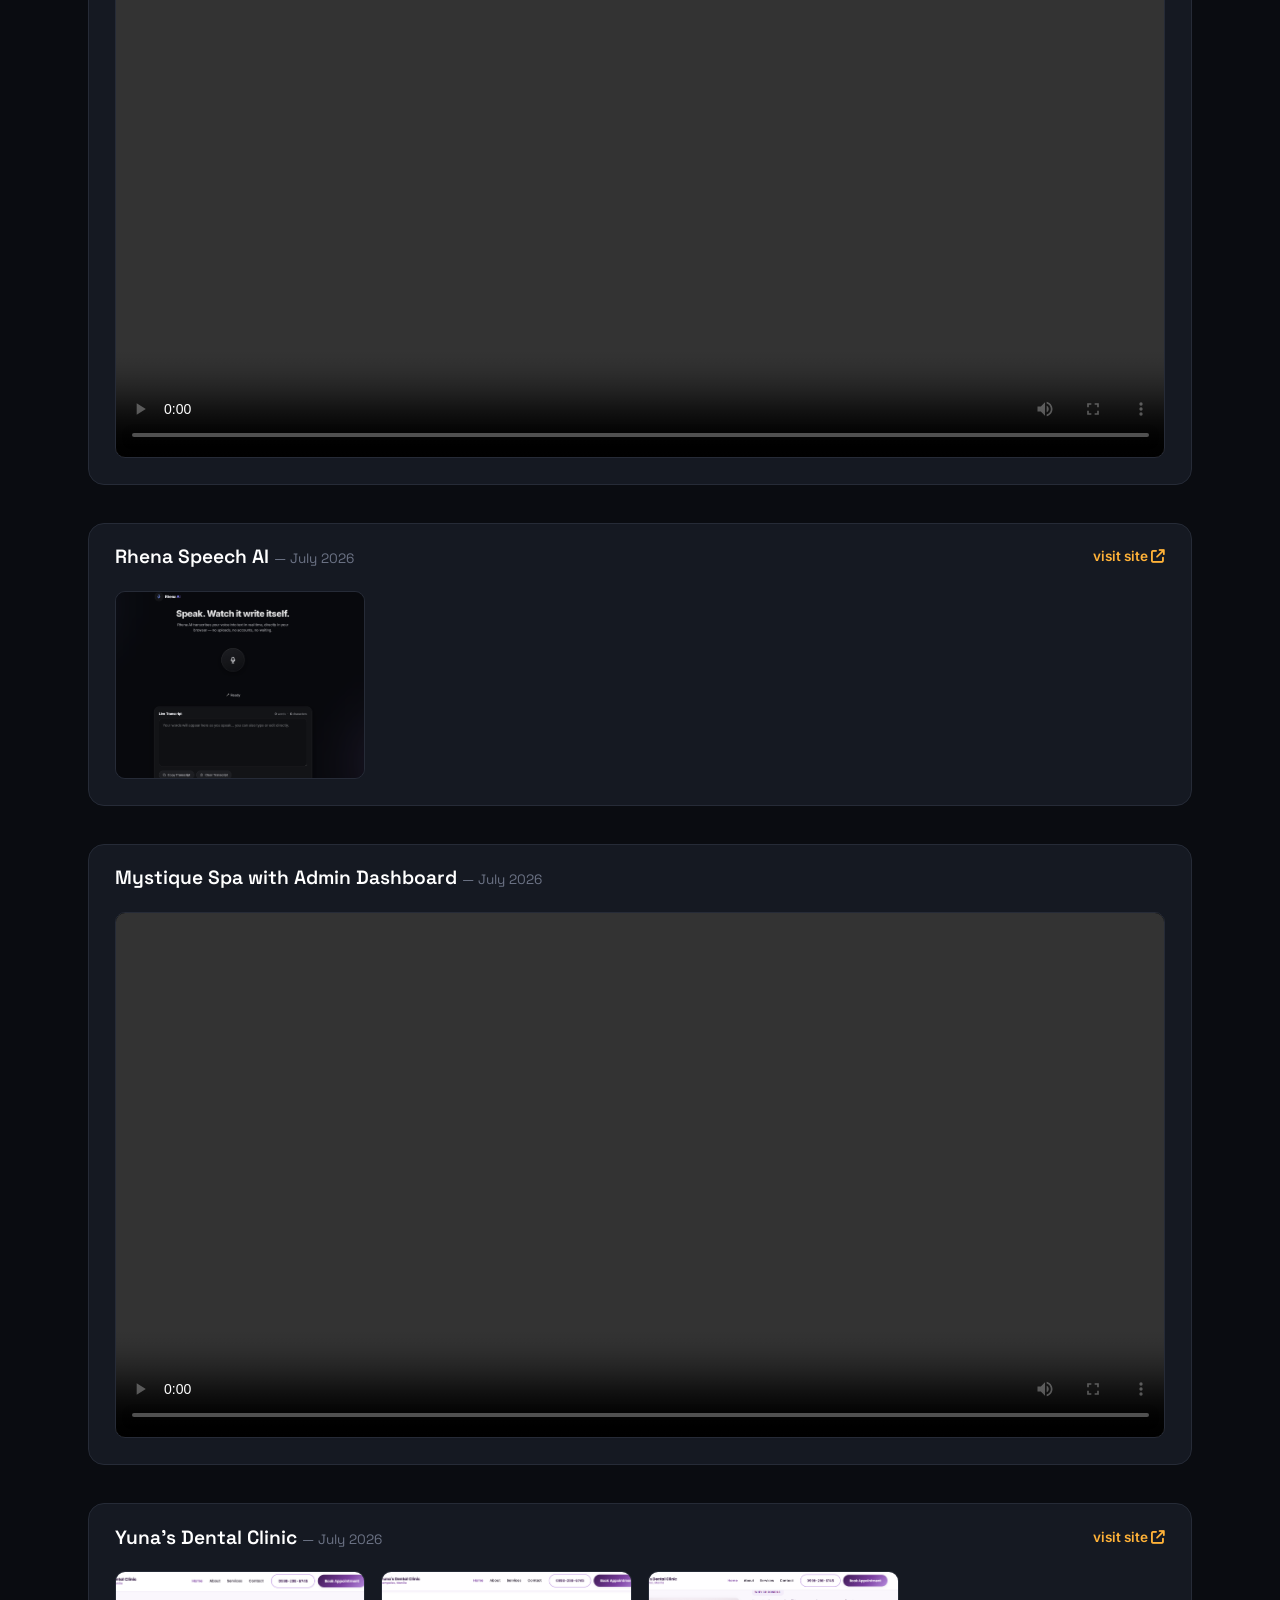
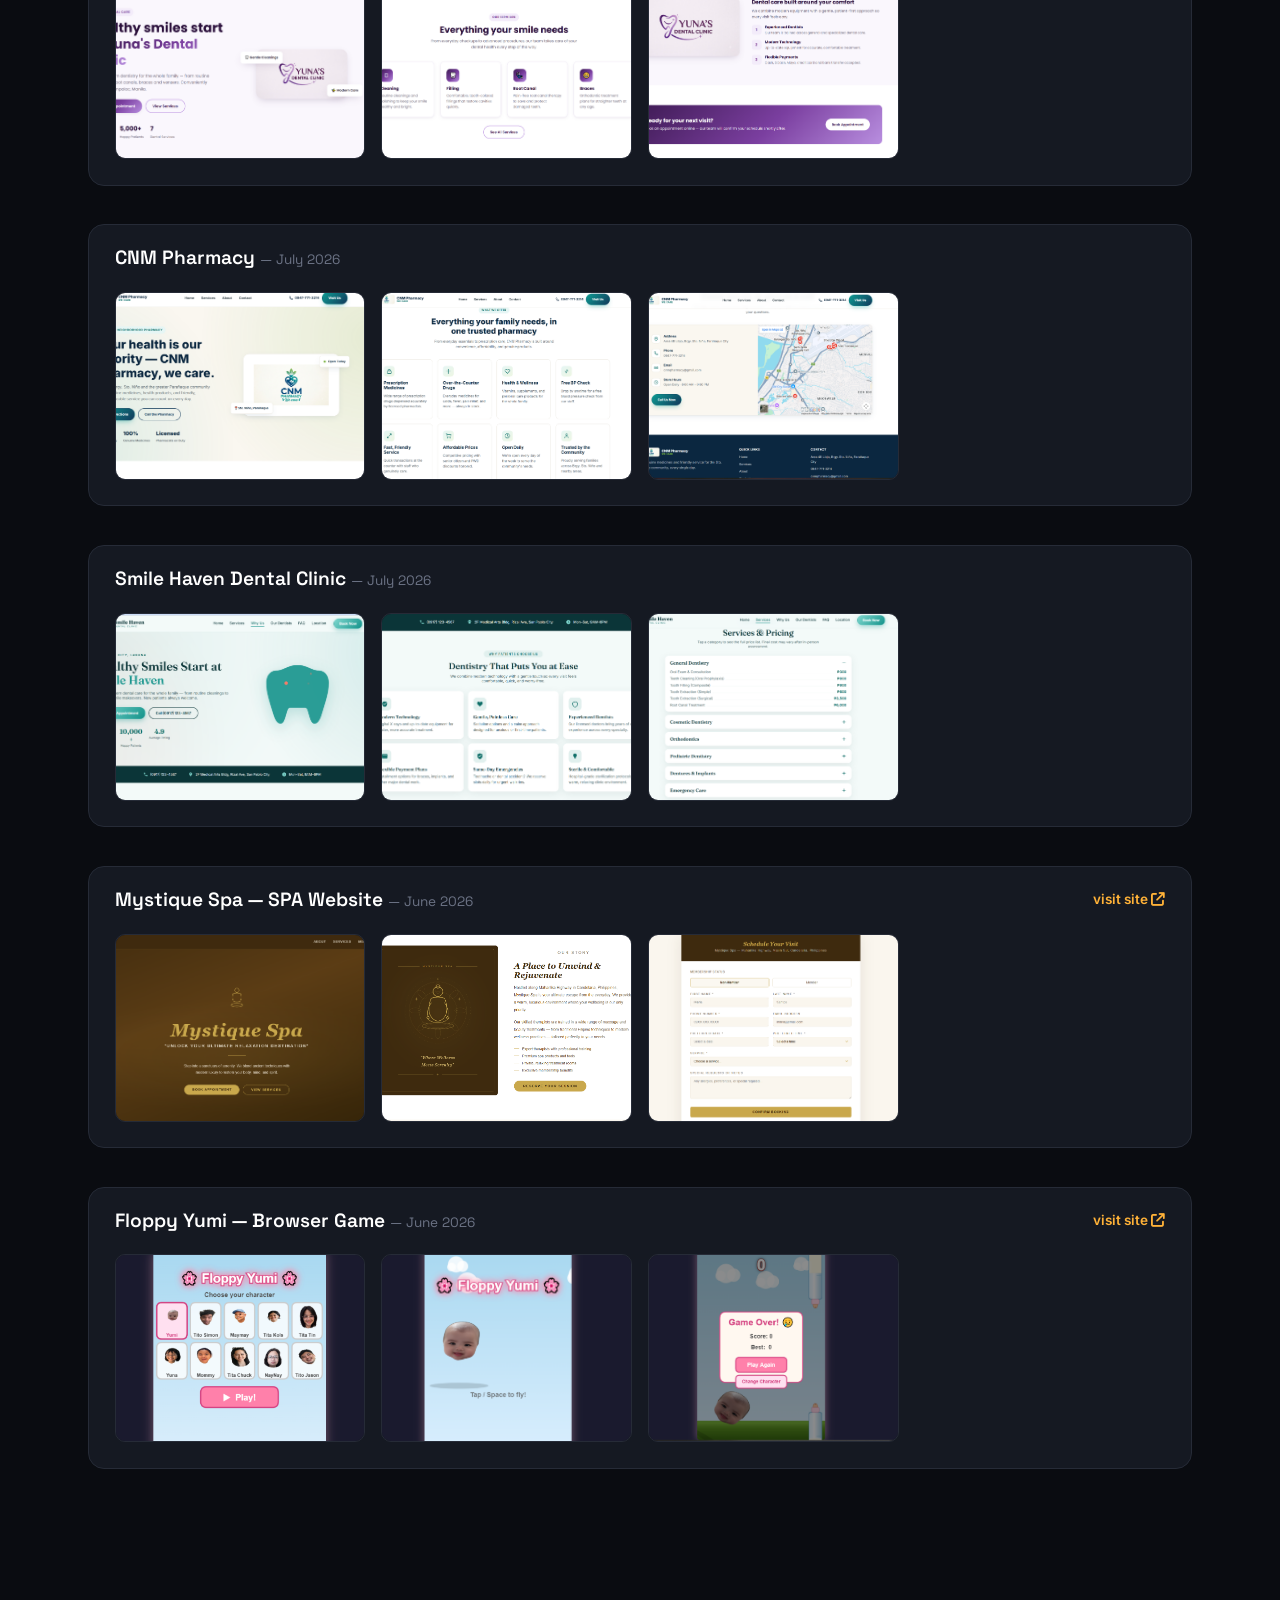
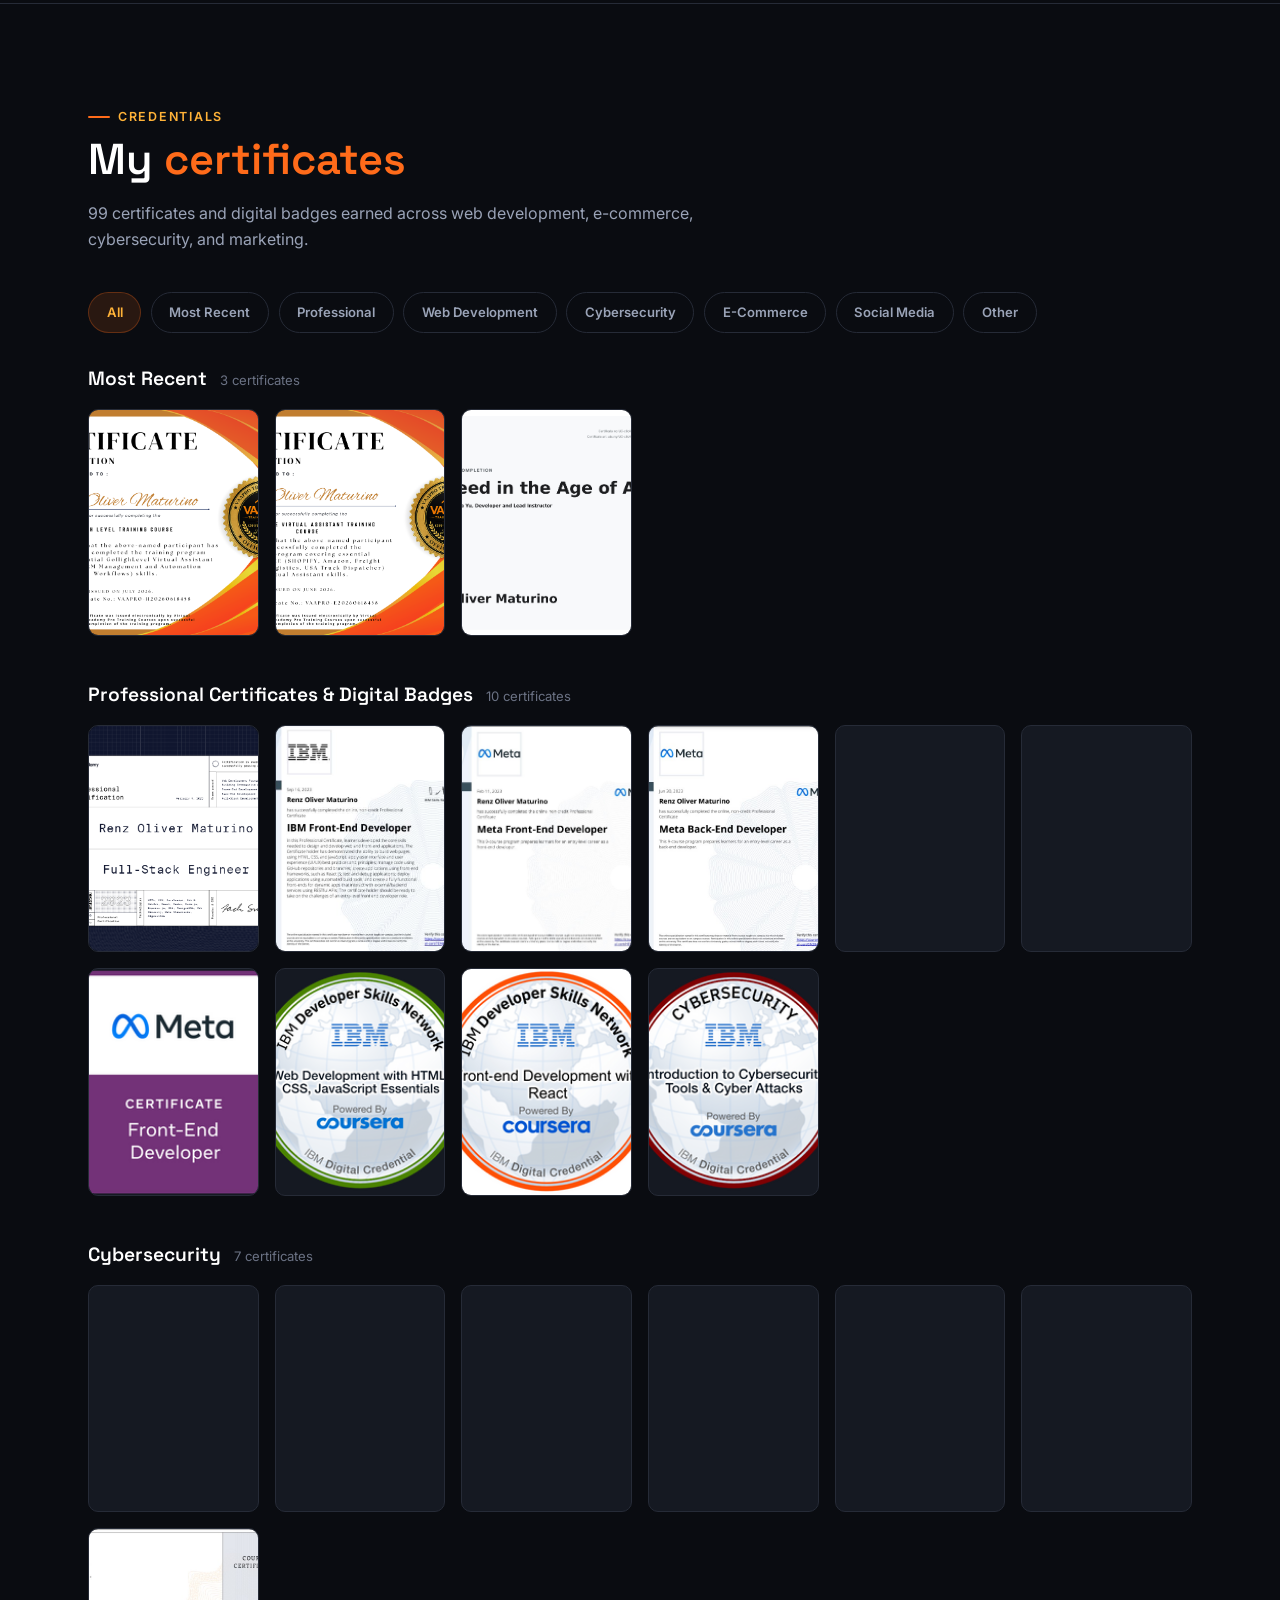
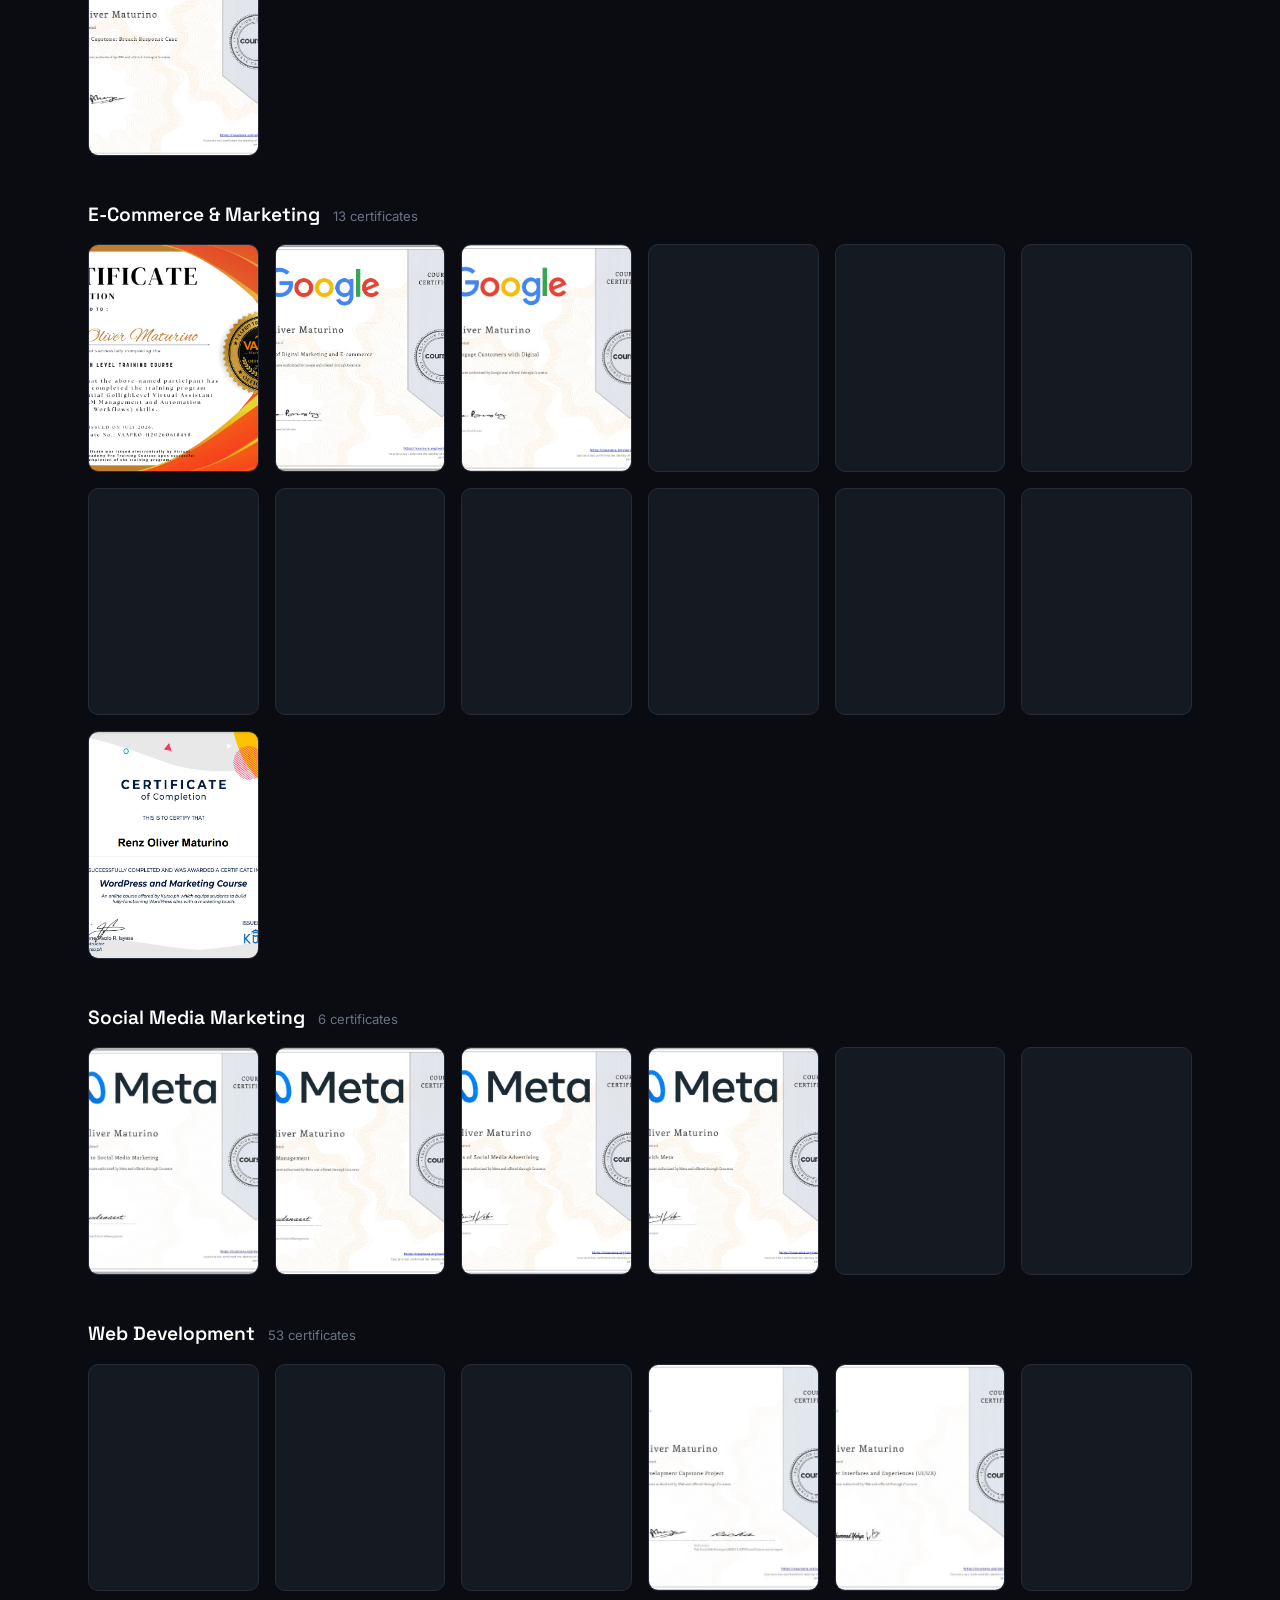
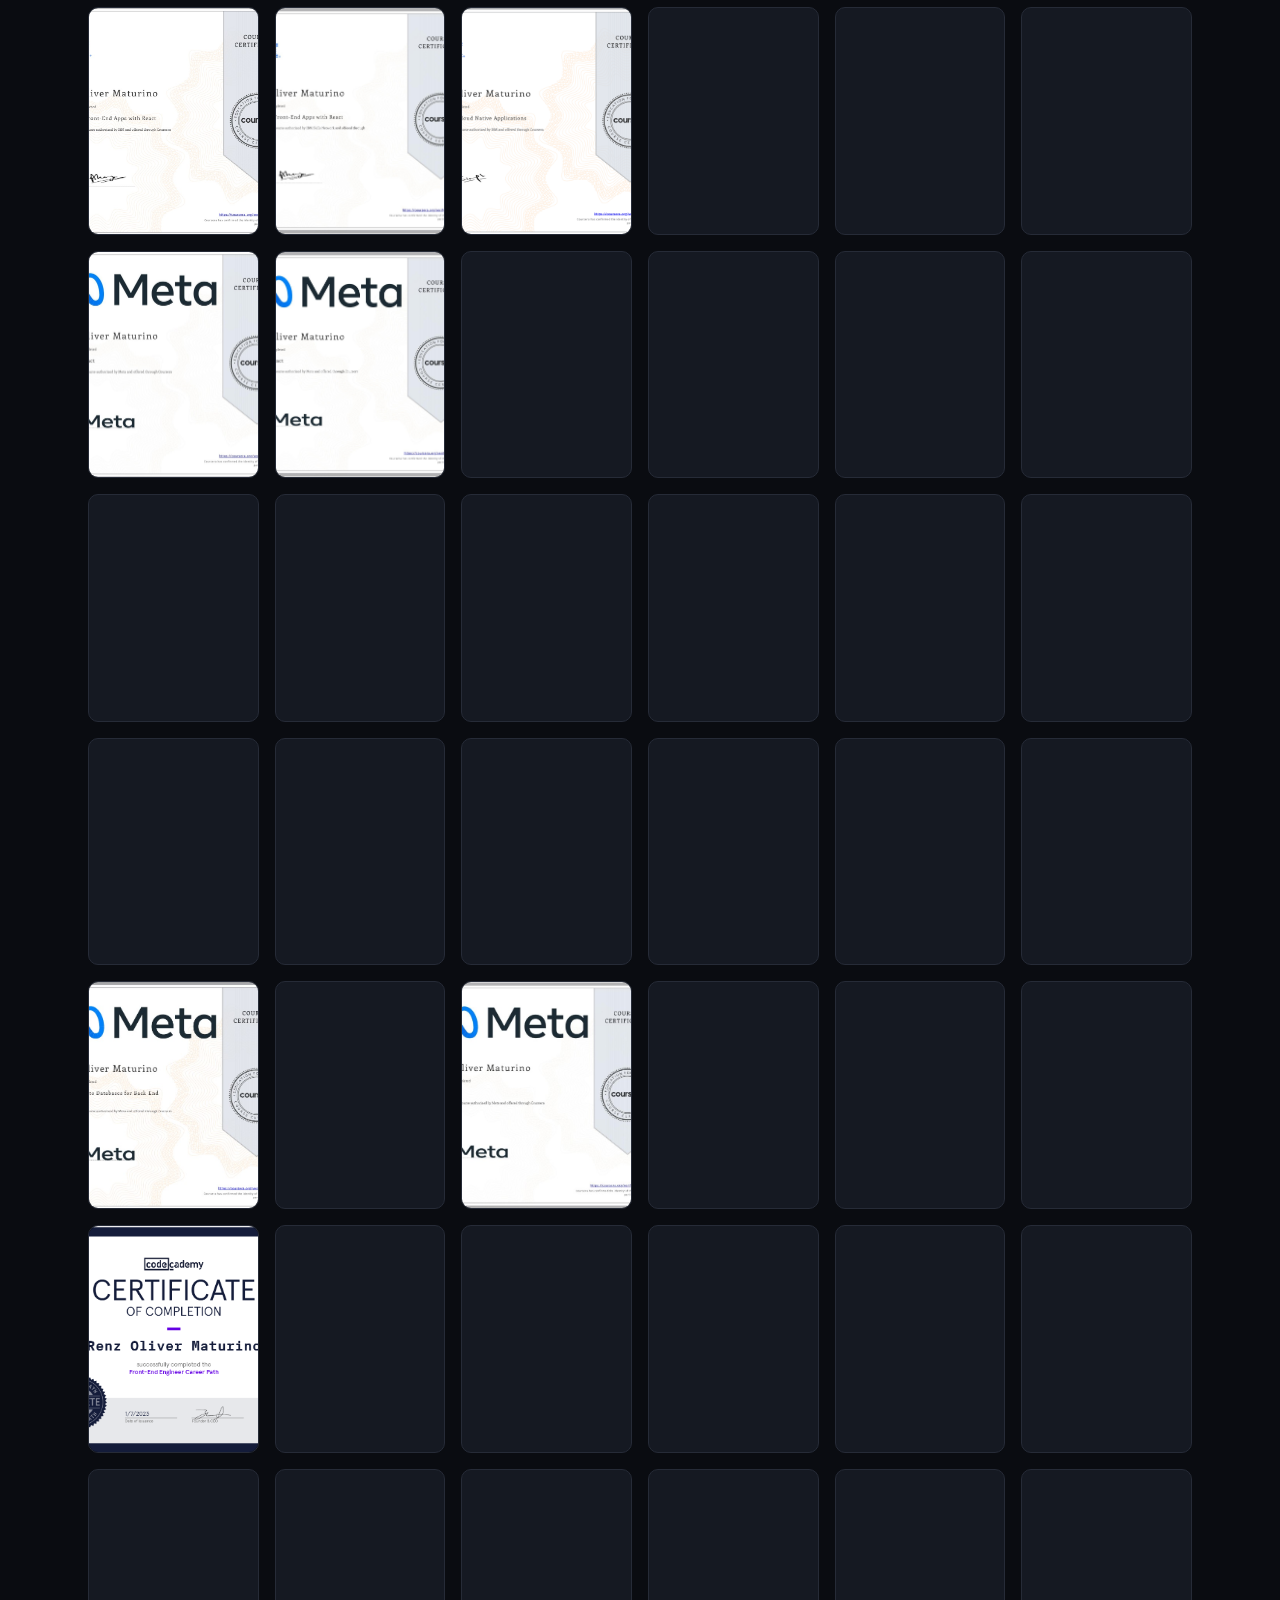
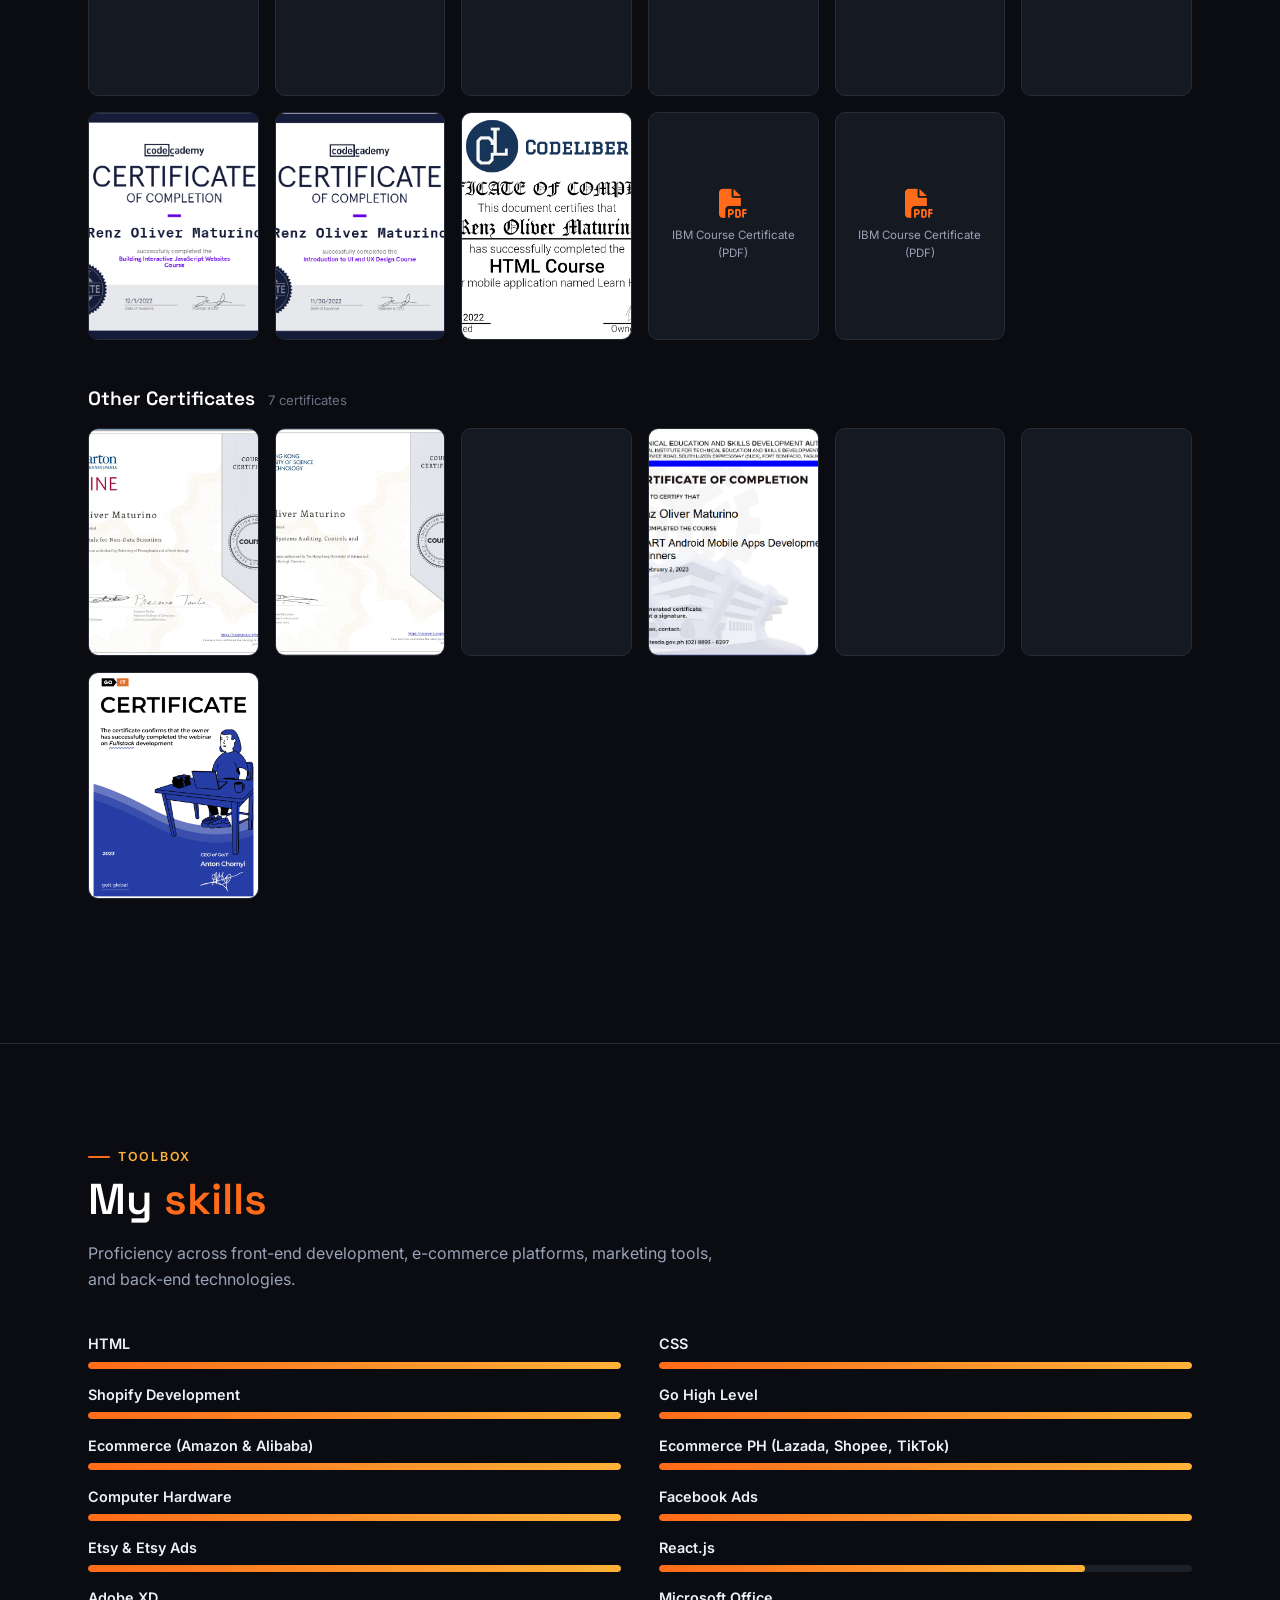
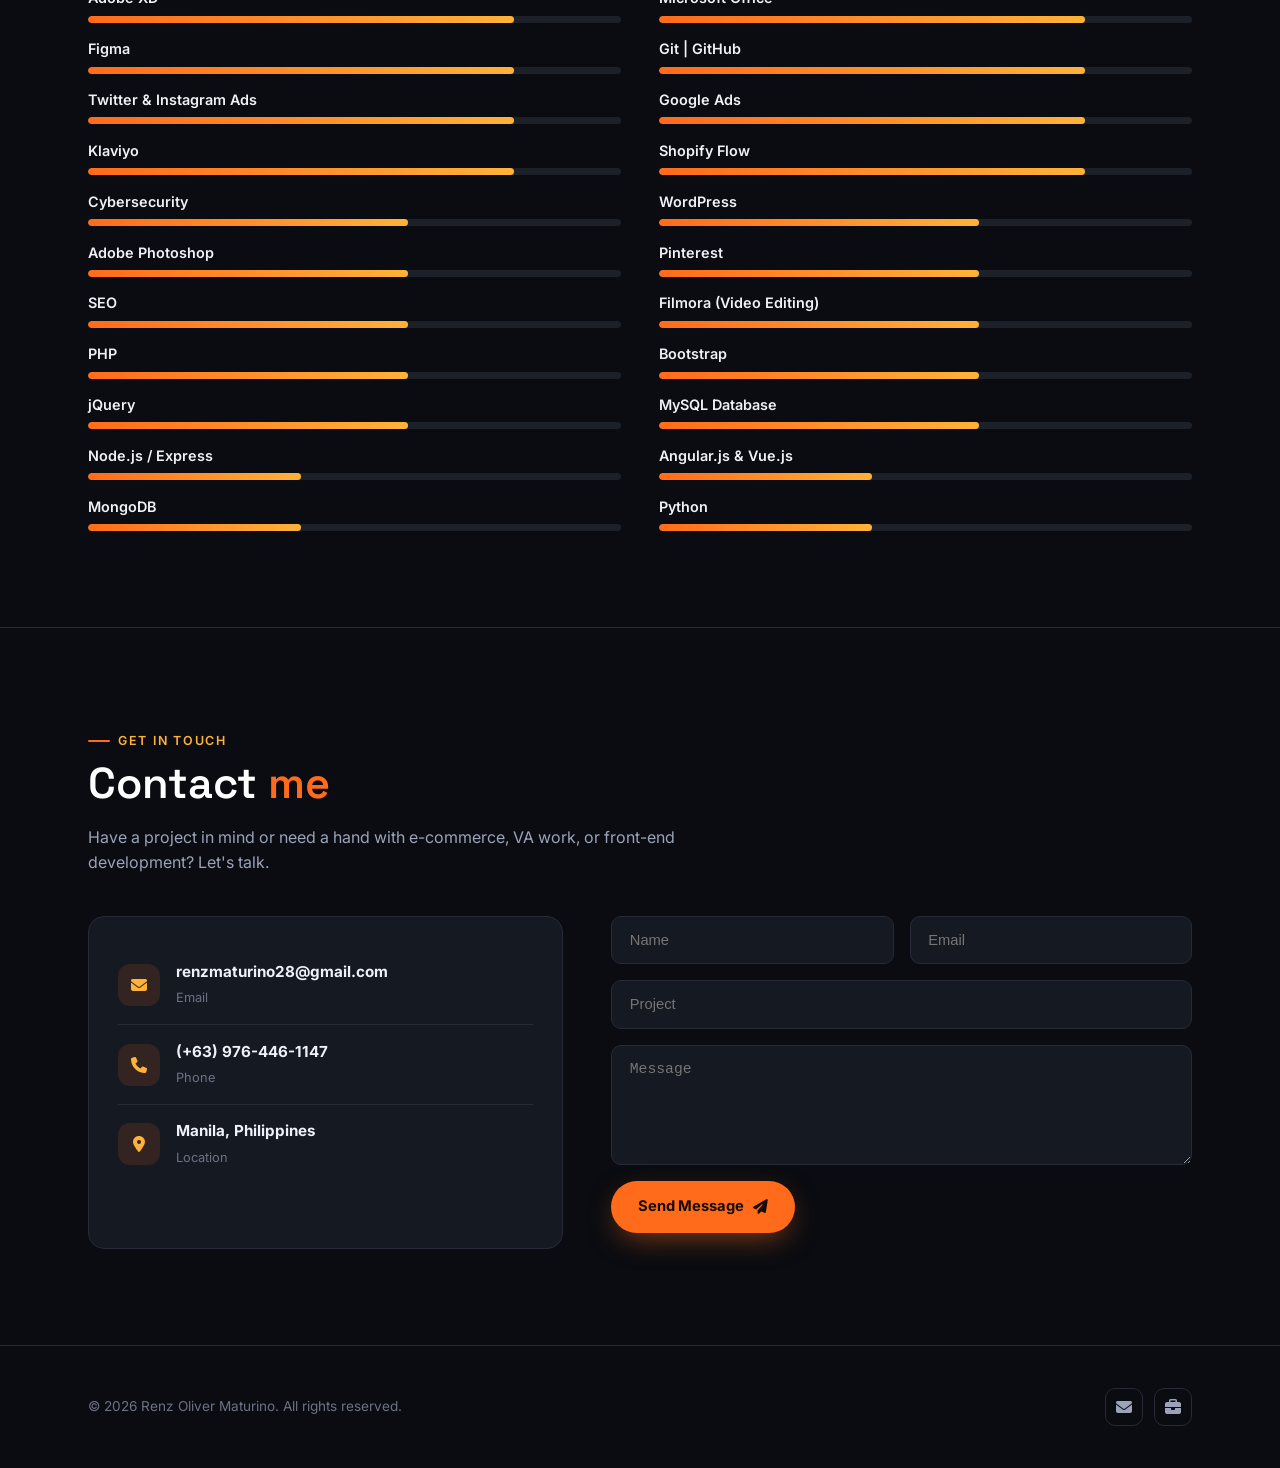
==== commit 3bf9e5c1: "Add new AI Automation portfolio section with AI Gmail Automation project" ====
--- a/index.html
+++ b/index.html
@@ -120,6 +120,16 @@
     <span class="eyebrow">Latest Work</span>
     <h2 class="section-title">Recent <span>projects</span></h2>
     <p class="section-sub">A couple of things I shipped most recently — see the full portfolio for everything else.</p>
+
+    <div class="recent-card reveal" data-lightbox-group>
+      <div class="recent-card__head">
+        <h3>AI Gmail Automation <span style="color:var(--text-faint); font-weight:400; font-size:.85rem;">— August 2026</span></h3>
+      </div>
+      <p class="project-group__desc" style="margin: 0 1.6rem 1rem;">Built an automated email reply system using n8n, OpenAI, and Gmail to generate and send AI-powered responses.</p>
+      <div class="thumb-grid" style="padding: 0 1.6rem 1.6rem;">
+        <div class="thumb" data-lightbox data-full="images/ai-automation/gmail-automation1.jpg" data-caption="AI Gmail Automation"><img src="images/ai-automation/gmail-automation1.jpg" alt="AI Gmail Automation" loading="lazy"></div>
+      </div>
+    </div>
 
     <div class="recent-card reveal">
       <div class="recent-card__head">
--- a/css/style.css
+++ b/css/style.css
@@ -268,6 +268,7 @@
 .project-group__head{ display:flex; align-items:center; justify-content:space-between; gap:1rem; margin-bottom:1.1rem; flex-wrap:wrap; }
 .project-group__head h3{ font-size:1.25rem; }
 .project-group__head a{ font-size:.82rem; color: var(--accent-2); font-weight:600; display:inline-flex; align-items:center; gap:.4rem; }
+.project-group__desc{ color: var(--text-dim); font-size:.92rem; max-width:640px; margin:-.5rem 0 1.1rem; }
 .project-group__count{ color: var(--text-faint); font-size:.78rem; }
 
 .project-video{ border-radius: var(--radius-sm); overflow:hidden; border:1px solid var(--border); background:#000; }
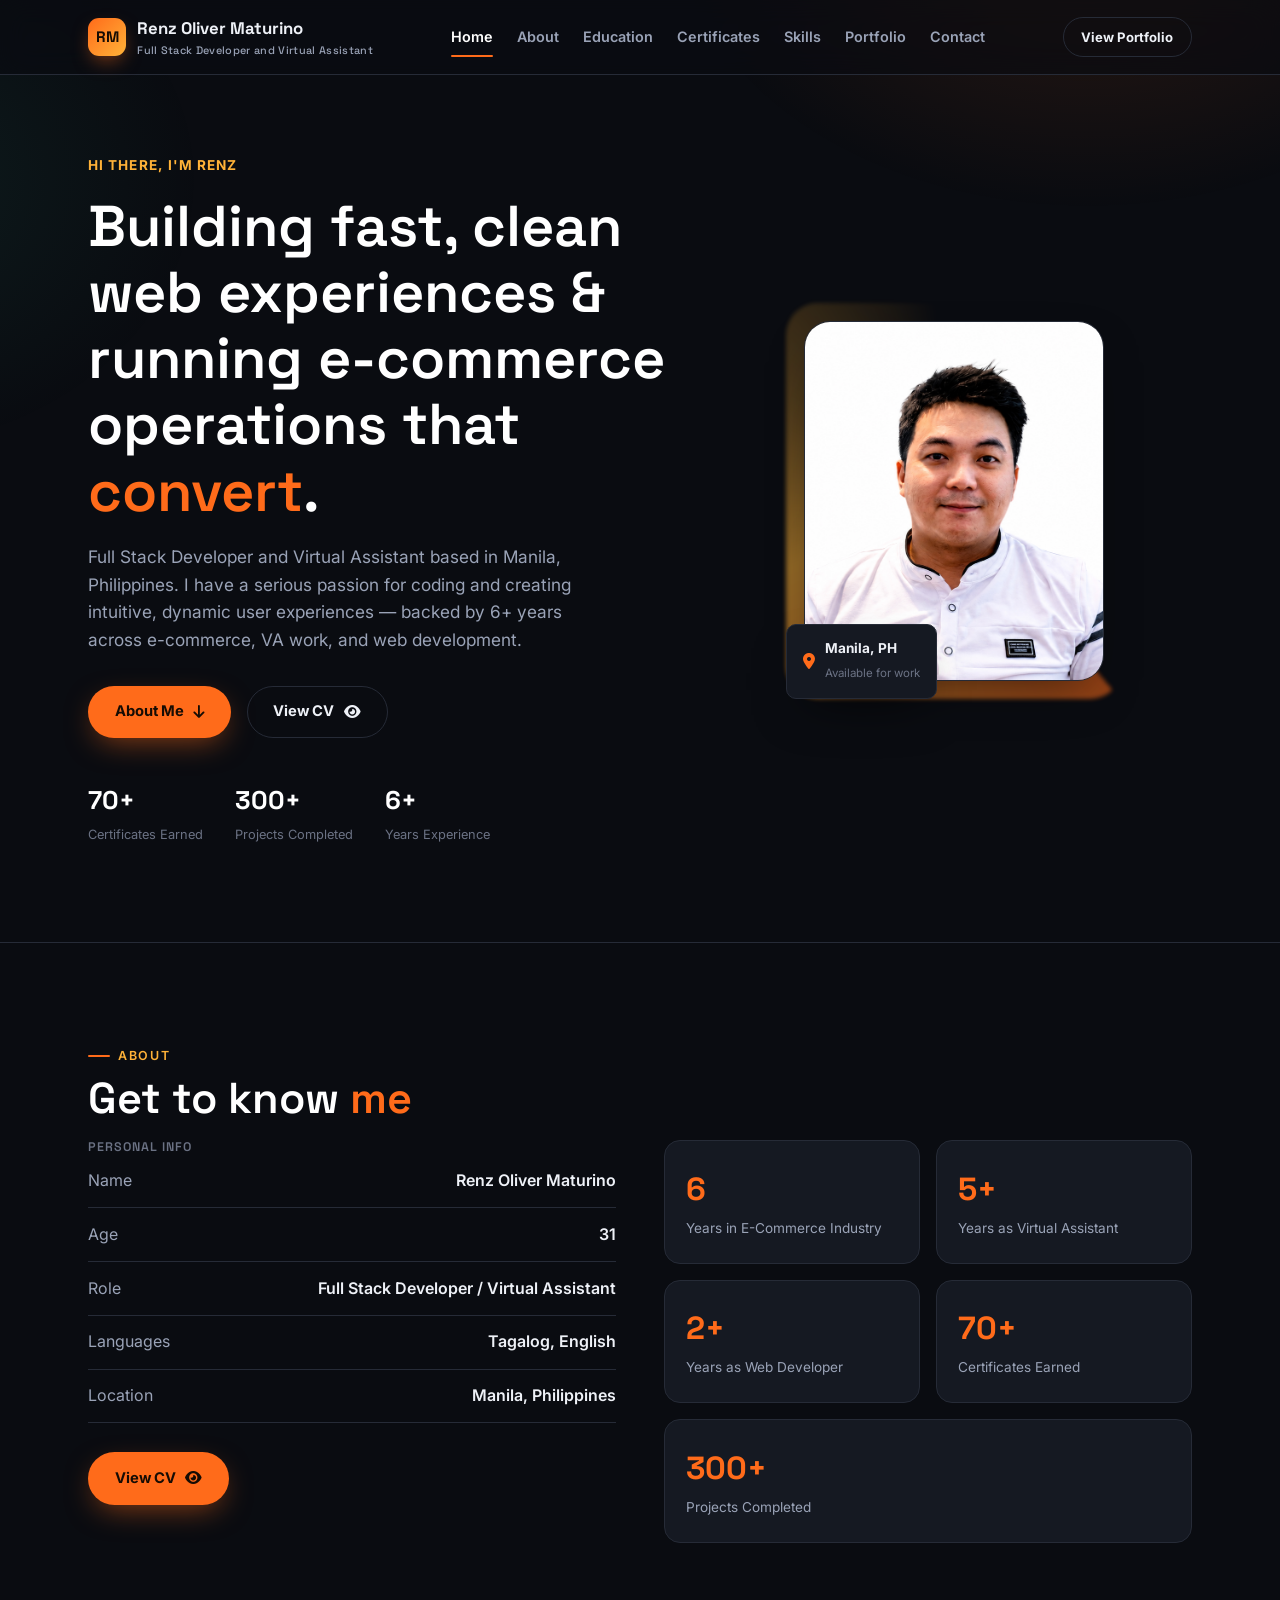
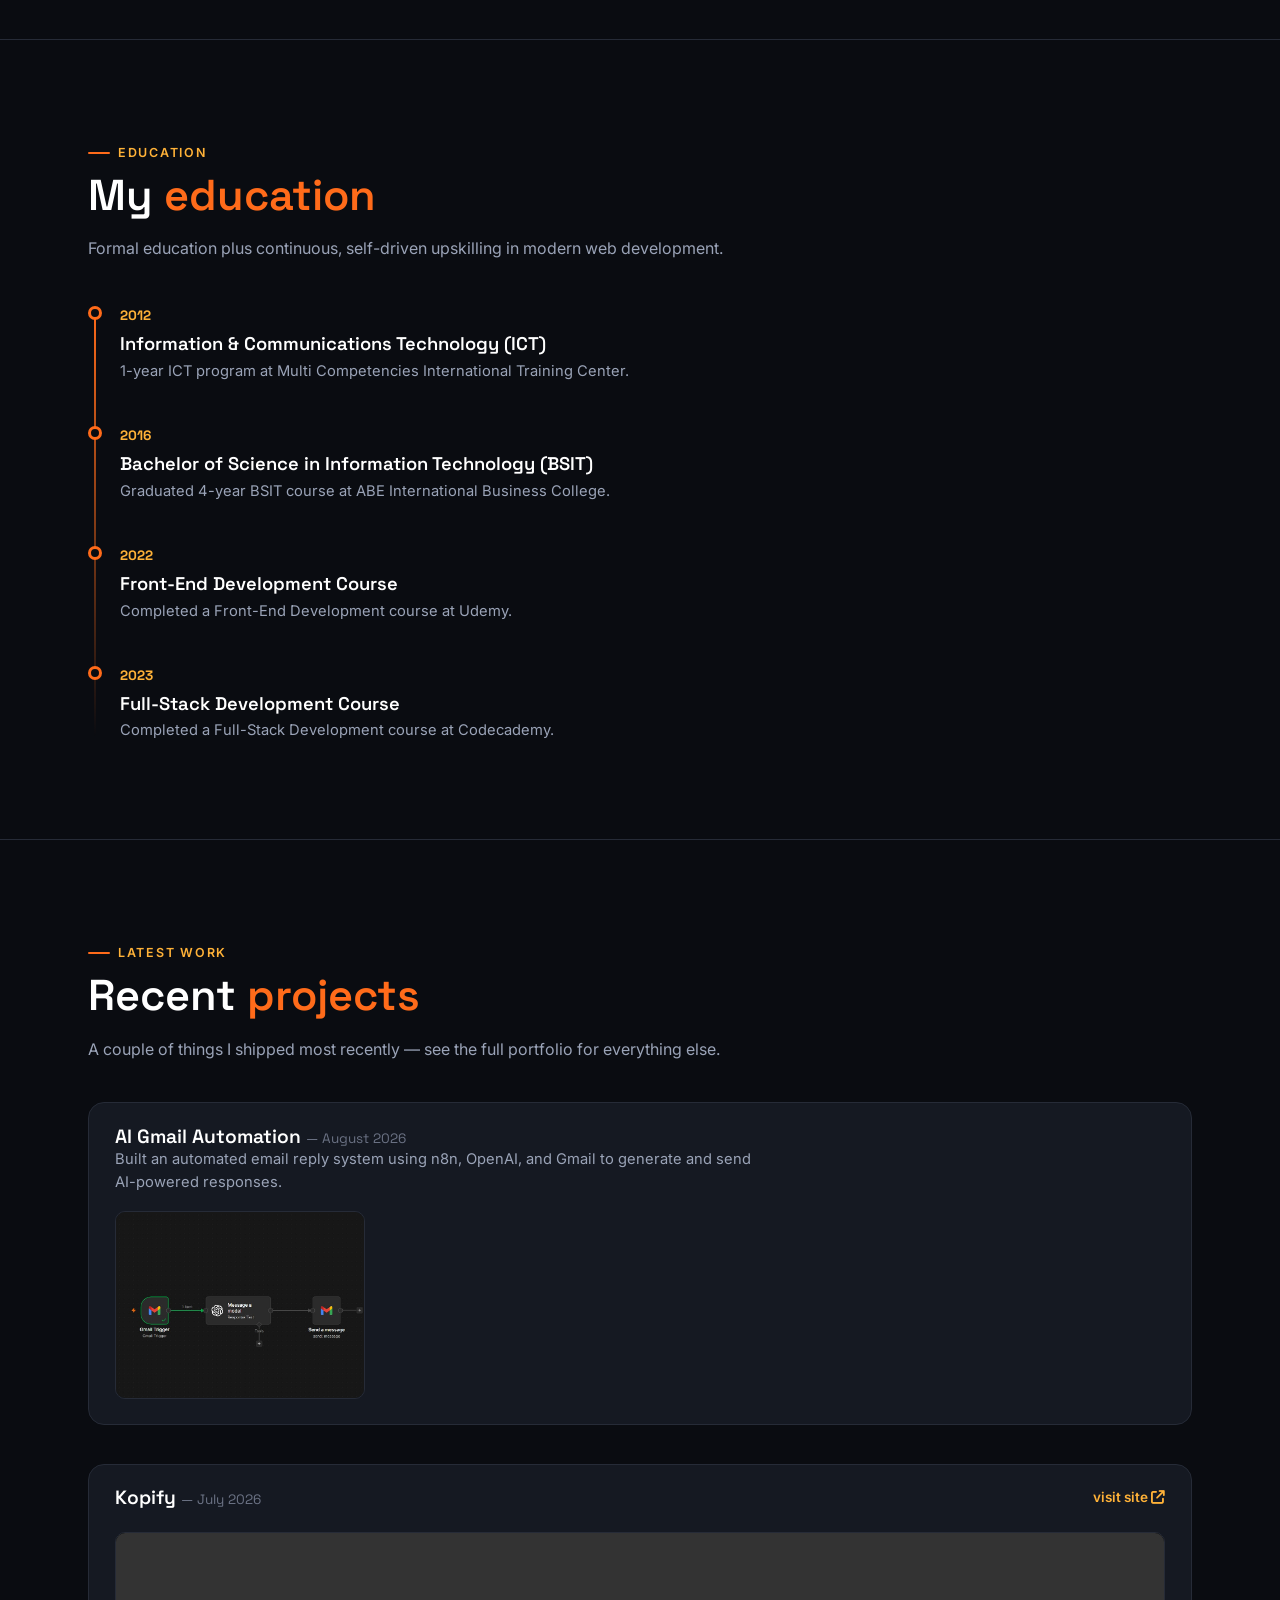
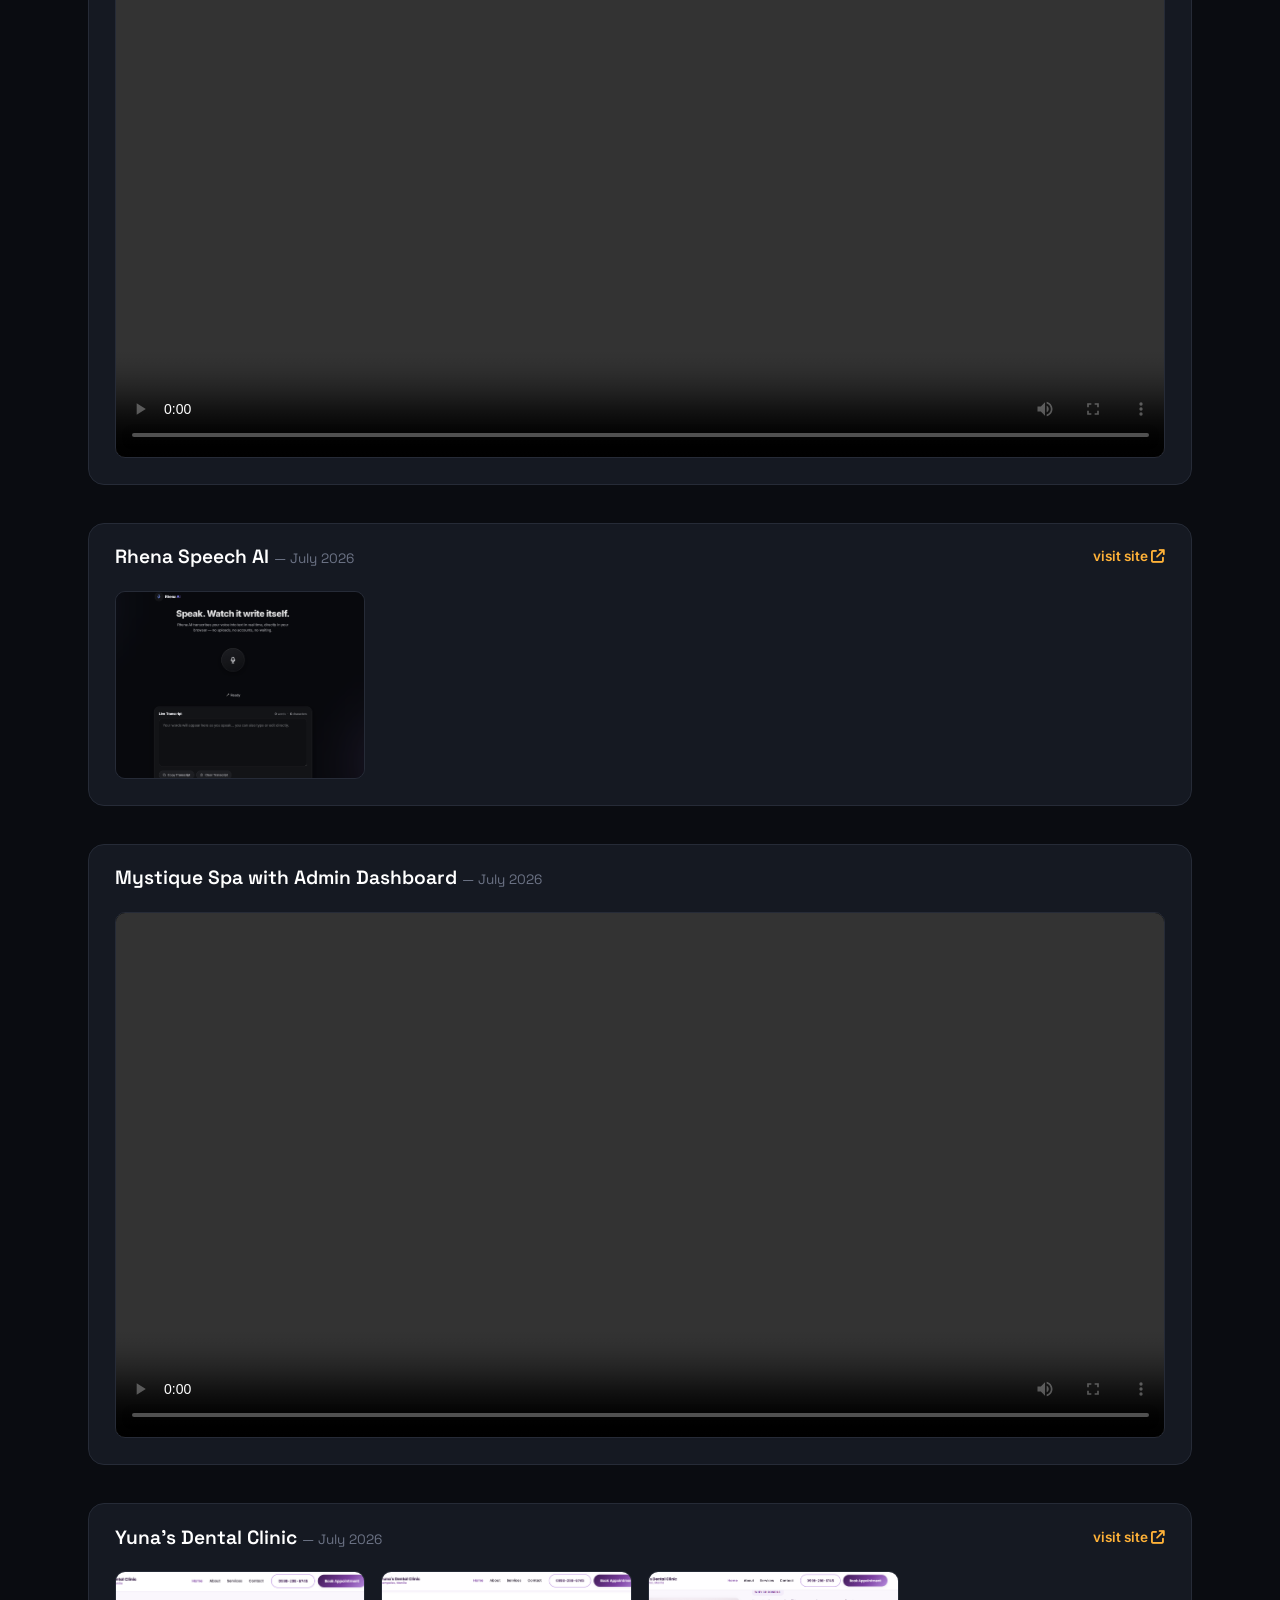
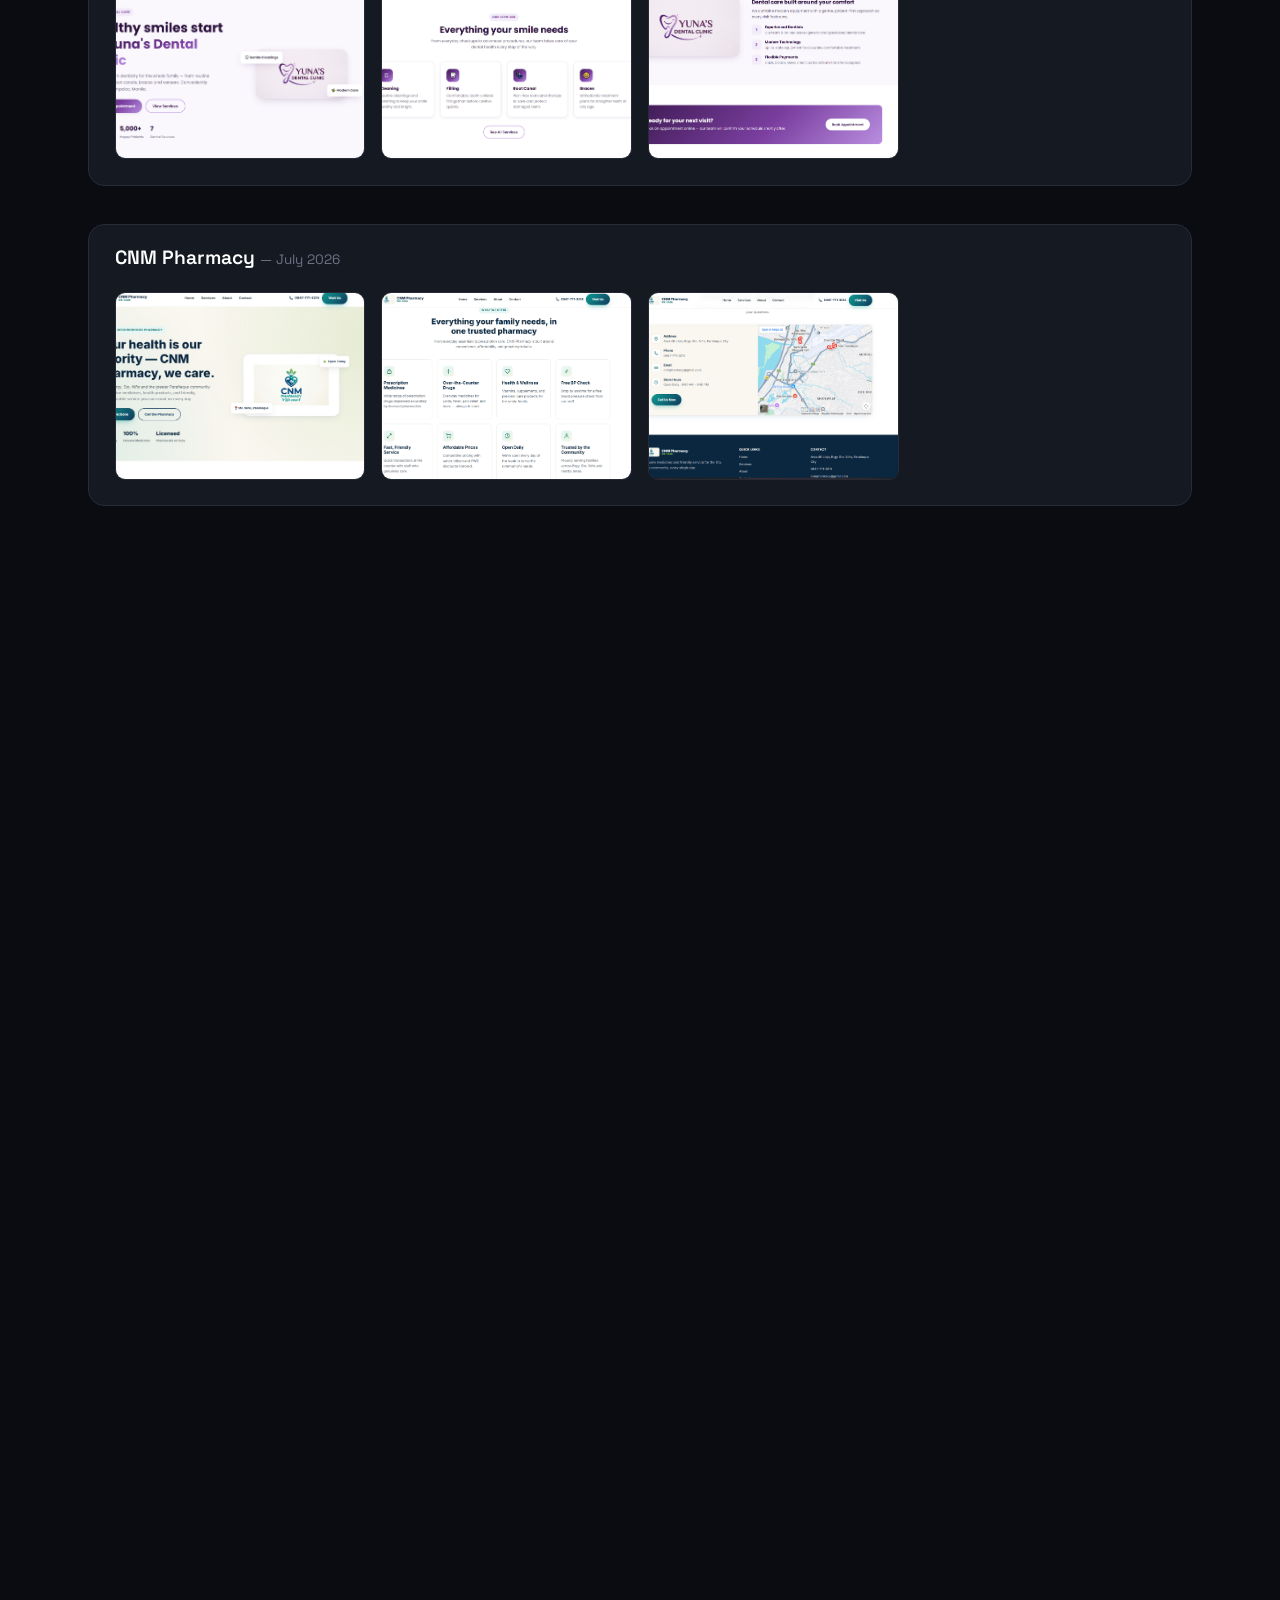
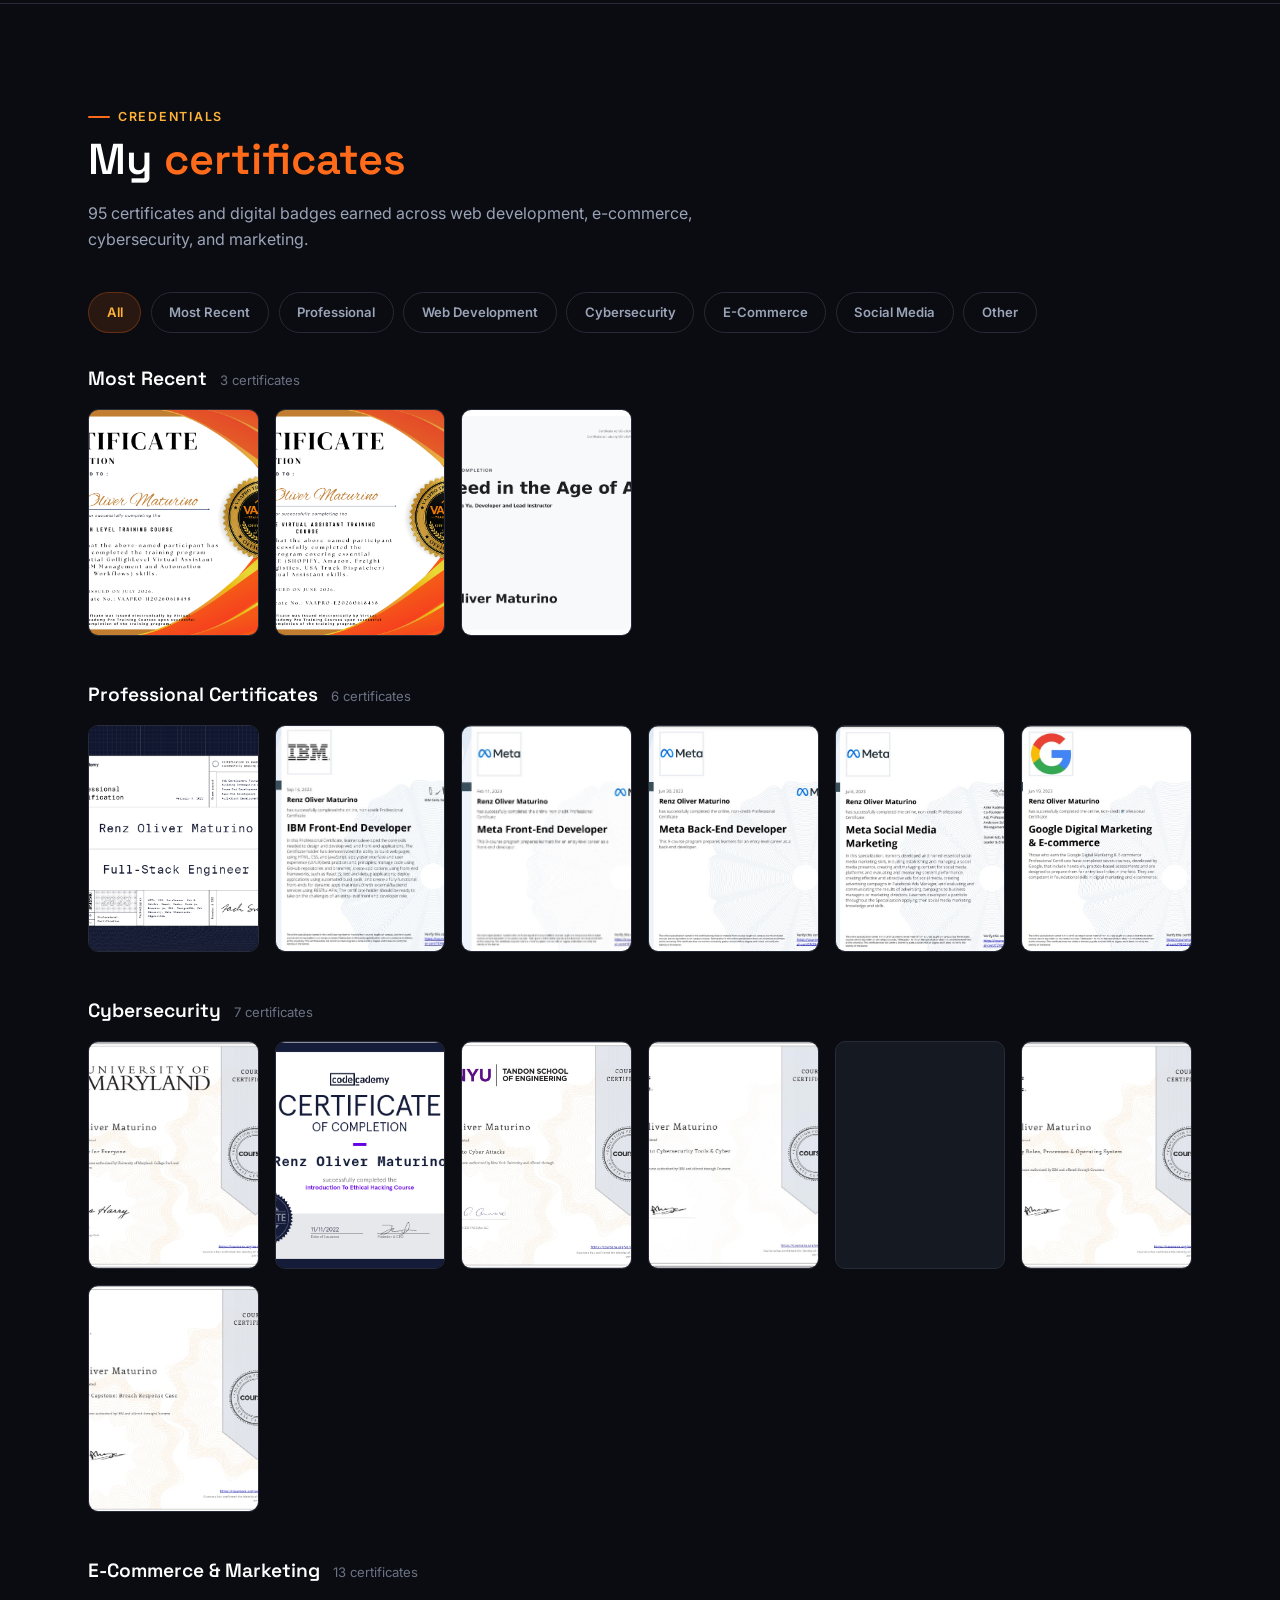
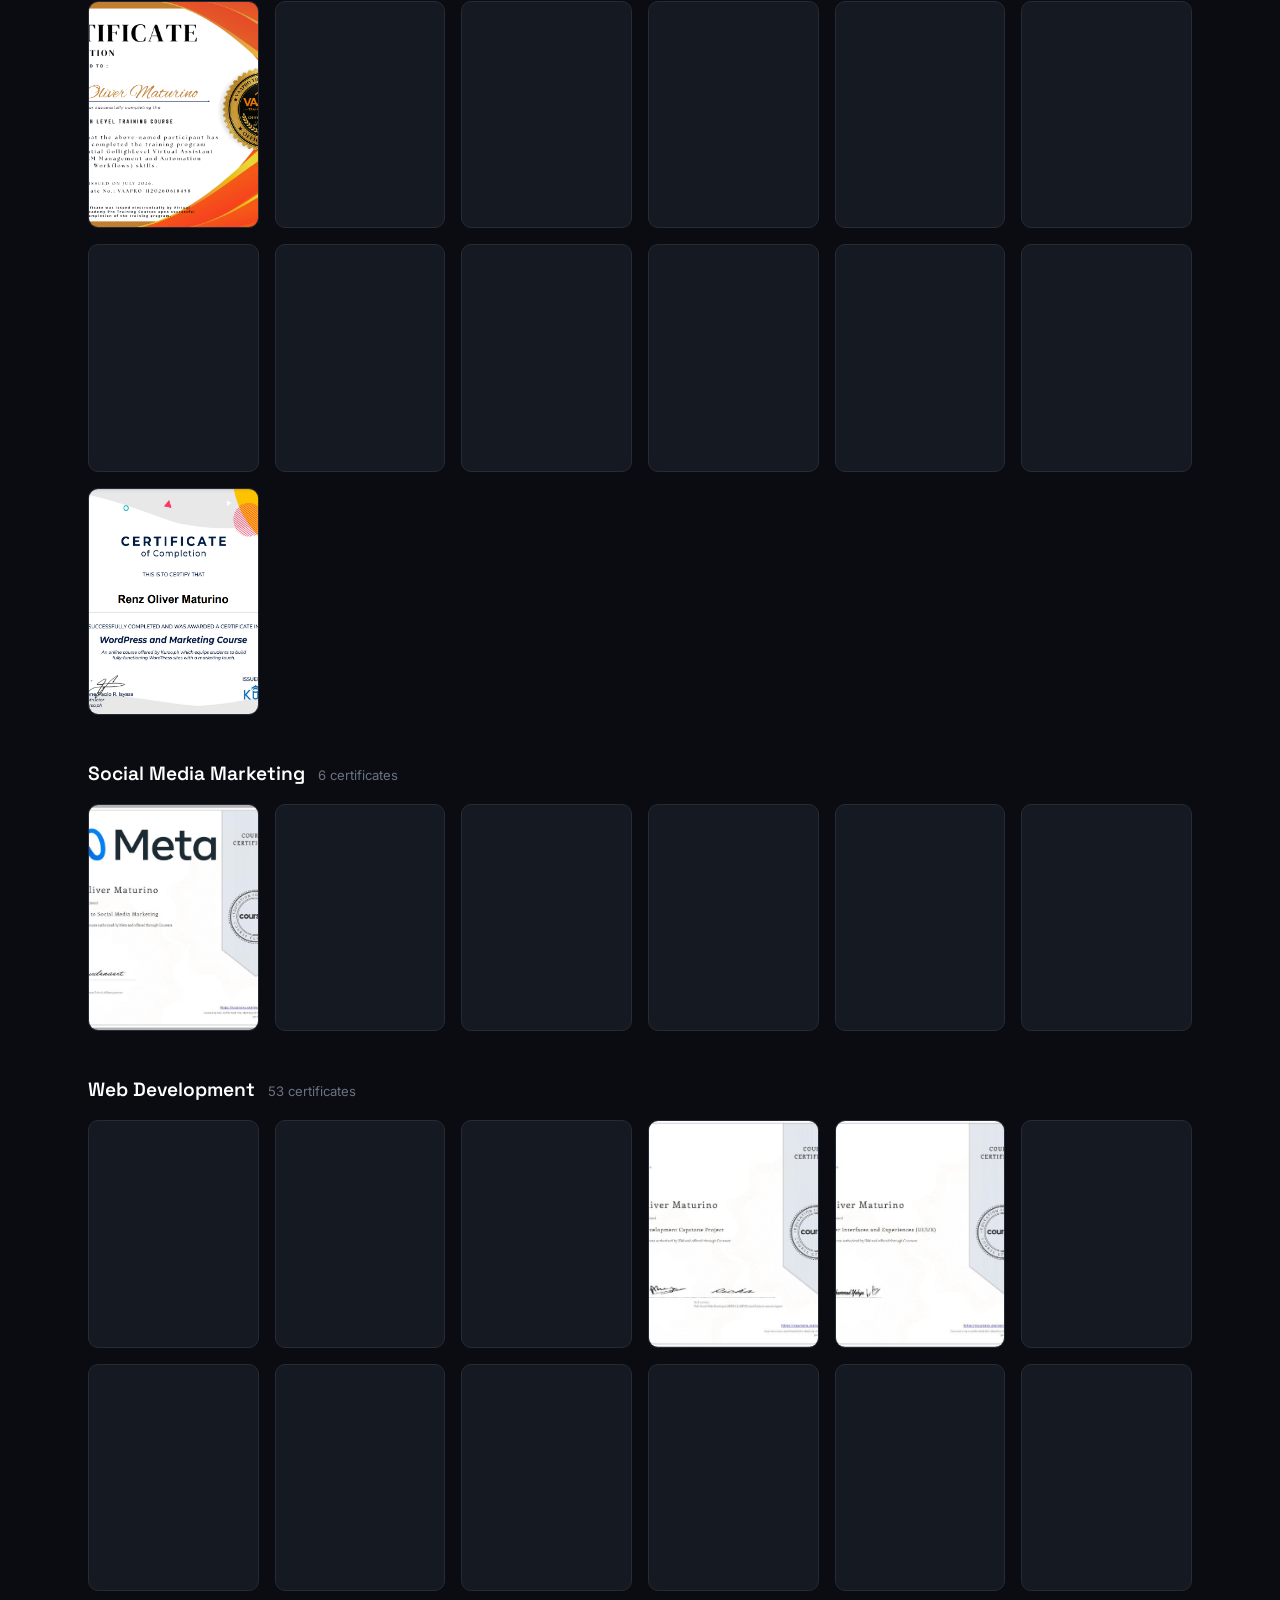
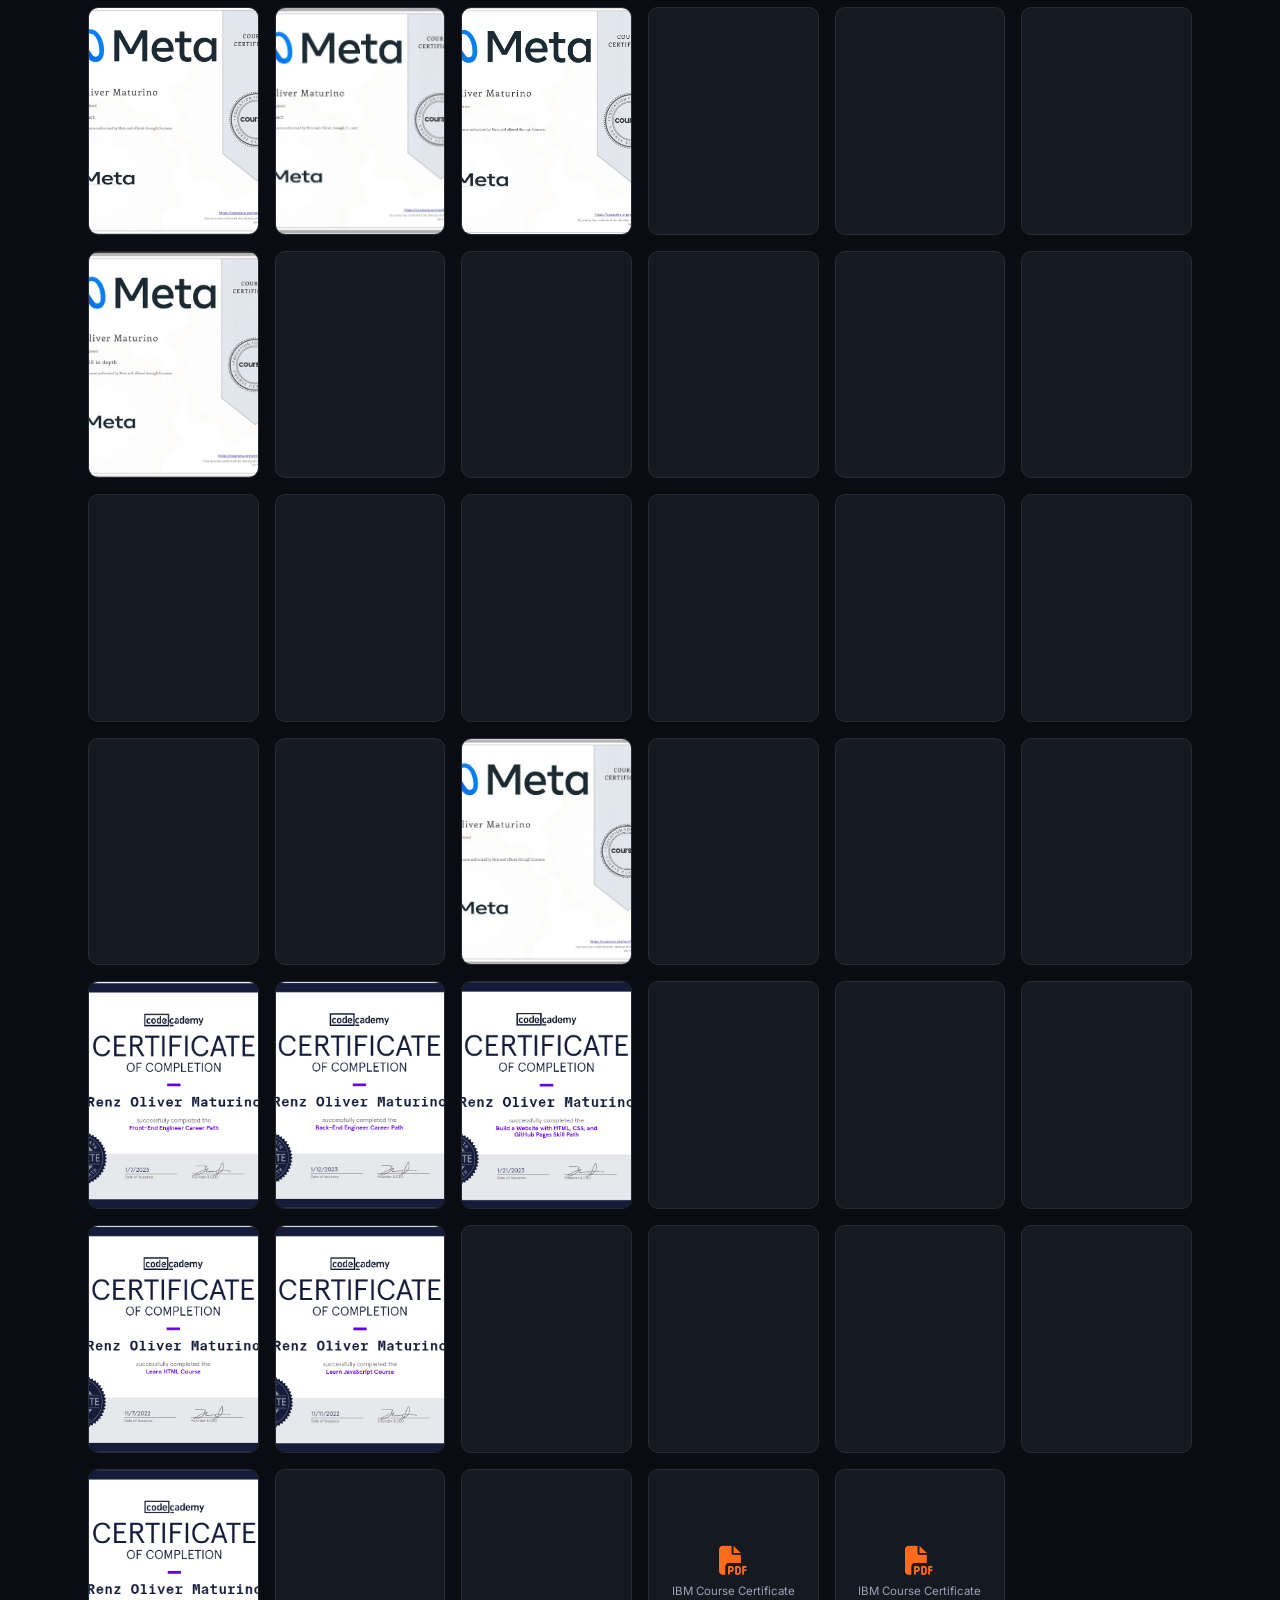
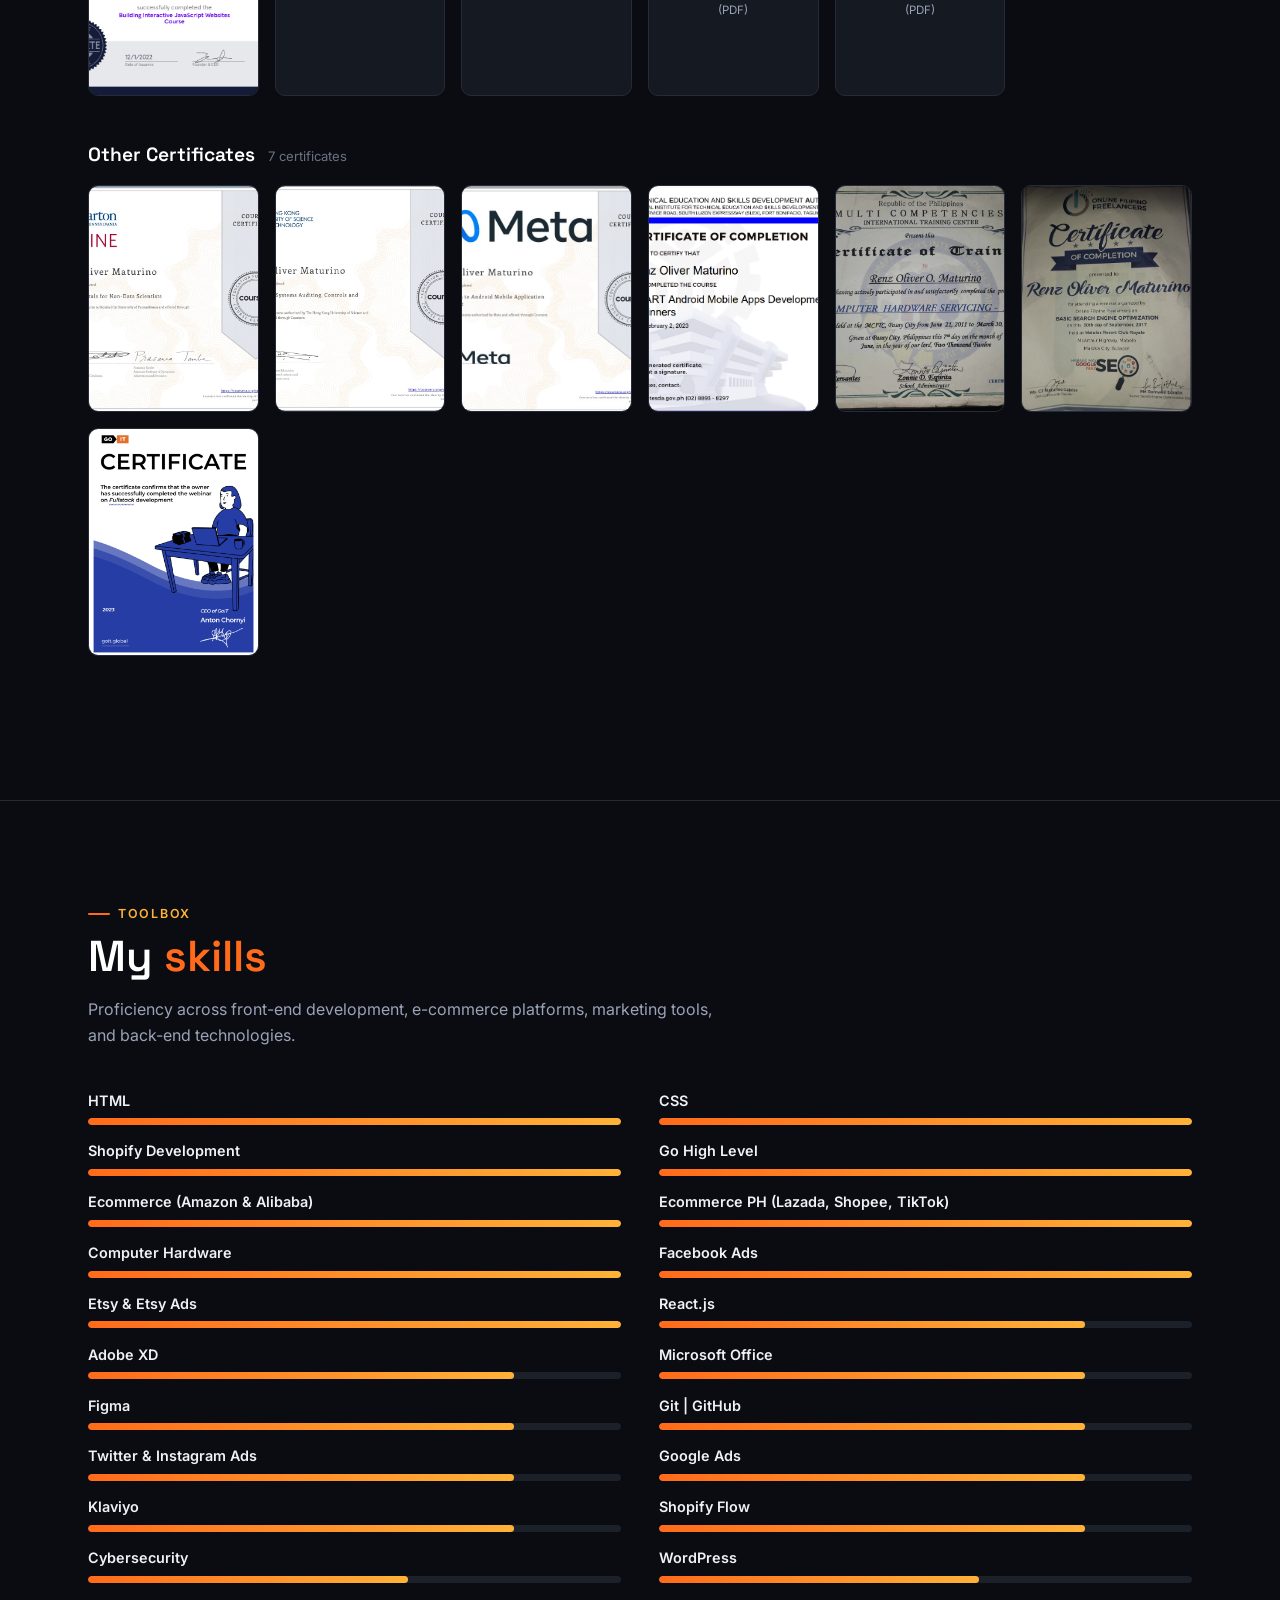
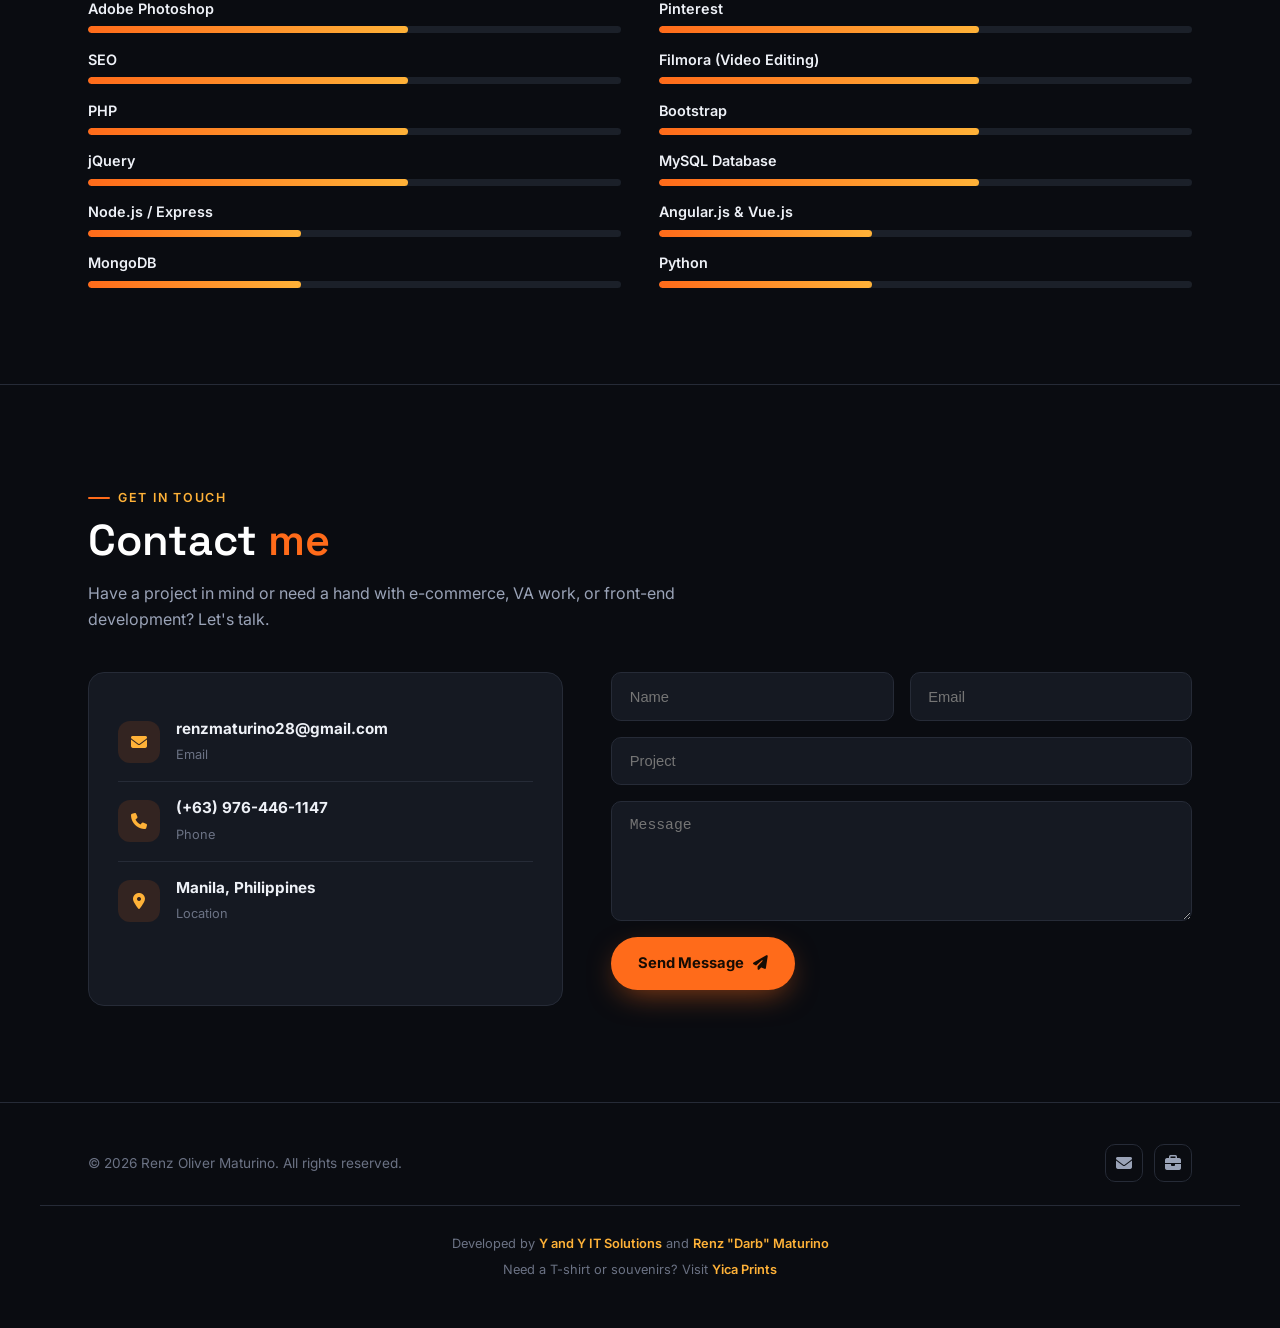
==== commit 500b9793: "Add footer credits (Y and Y IT Solutions, Renz Maturino, Yica Prints) site-wide; add AI Research Pip" ====
--- a/index.html
+++ b/index.html
@@ -317,6 +317,7 @@
       <a href="portfolio.html" aria-label="Portfolio"><i class="fas fa-briefcase"></i></a>
     </div>
   </div>
+  <div class="wrap footer__credits"><p>Developed by <a href="https://www.yandyitsolutions.com" target="_blank" rel="noopener">Y and Y IT Solutions</a> and <a href="https://www.renzmaturino.site" target="_blank" rel="noopener">Renz "Darb" Maturino</a></p><p>Need a T-shirt or souvenirs? Visit <a href="https://www.yicaprints.site" target="_blank" rel="noopener">Yica Prints</a></p></div>
 </footer>
 
 <a href="#home" class="scrolltop" aria-label="Scroll to top"><i class="fas fa-arrow-up"></i></a>
--- a/css/style.css
+++ b/css/style.css
@@ -346,6 +346,10 @@
 footer{ padding: 2.6rem 0; border-top:1px solid var(--border); }
 .footer__row{ display:flex; justify-content:space-between; align-items:center; flex-wrap:wrap; gap:1rem; }
 .footer__row p{ color: var(--text-faint); font-size:.85rem; }
+.footer__credits{ margin-top:1.4rem; padding-top:1.4rem; border-top:1px solid var(--border); text-align:center; }
+.footer__credits p{ color: var(--text-faint); font-size:.8rem; margin:.35rem 0; }
+.footer__credits a{ color: var(--accent-2); font-weight:600; }
+.footer__credits a:hover{ text-decoration: underline; }
 .social{ display:flex; gap:.7rem; }
 .social a{ width:38px; height:38px; border-radius:10px; border:1px solid var(--border); display:flex; align-items:center; justify-content:center; color: var(--text-dim); transition: all .2s ease; }
 .social a:hover{ color: var(--accent-2); border-color: var(--accent-soft-2); transform: translateY(-3px); }
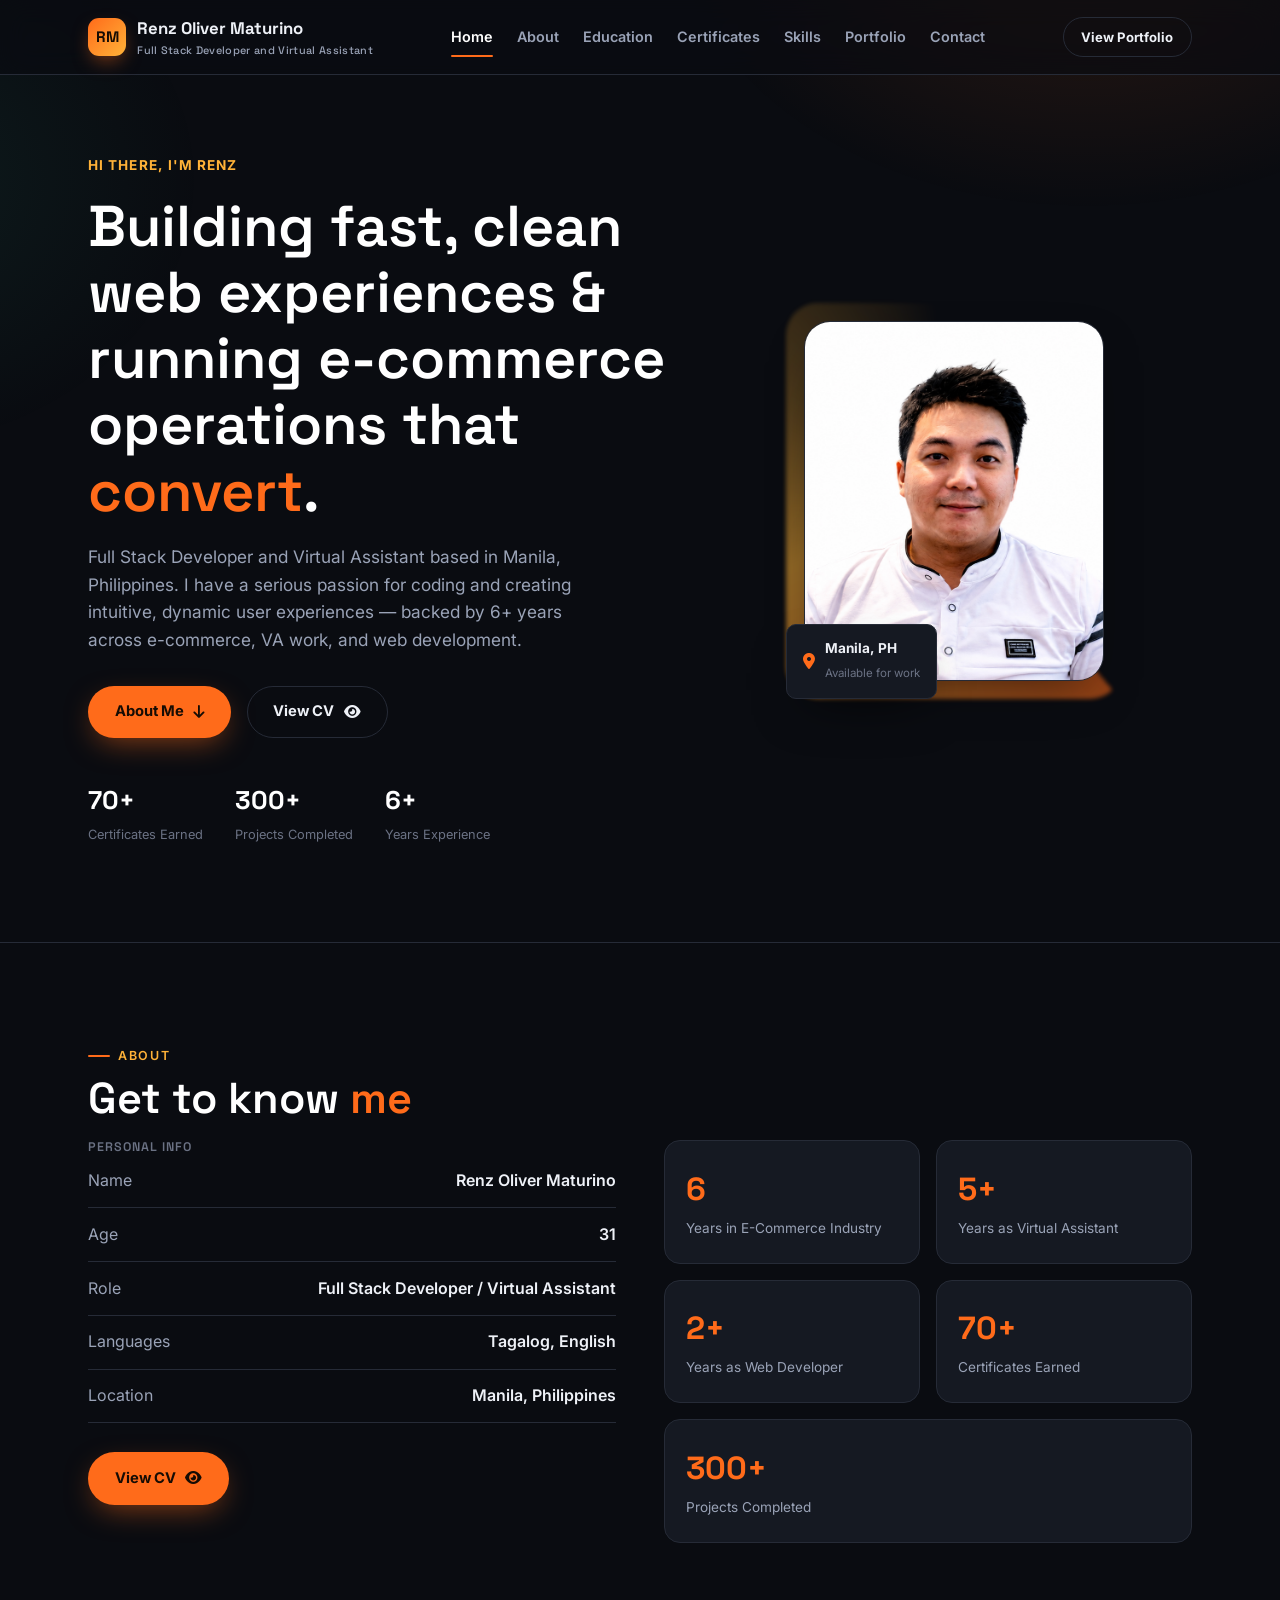
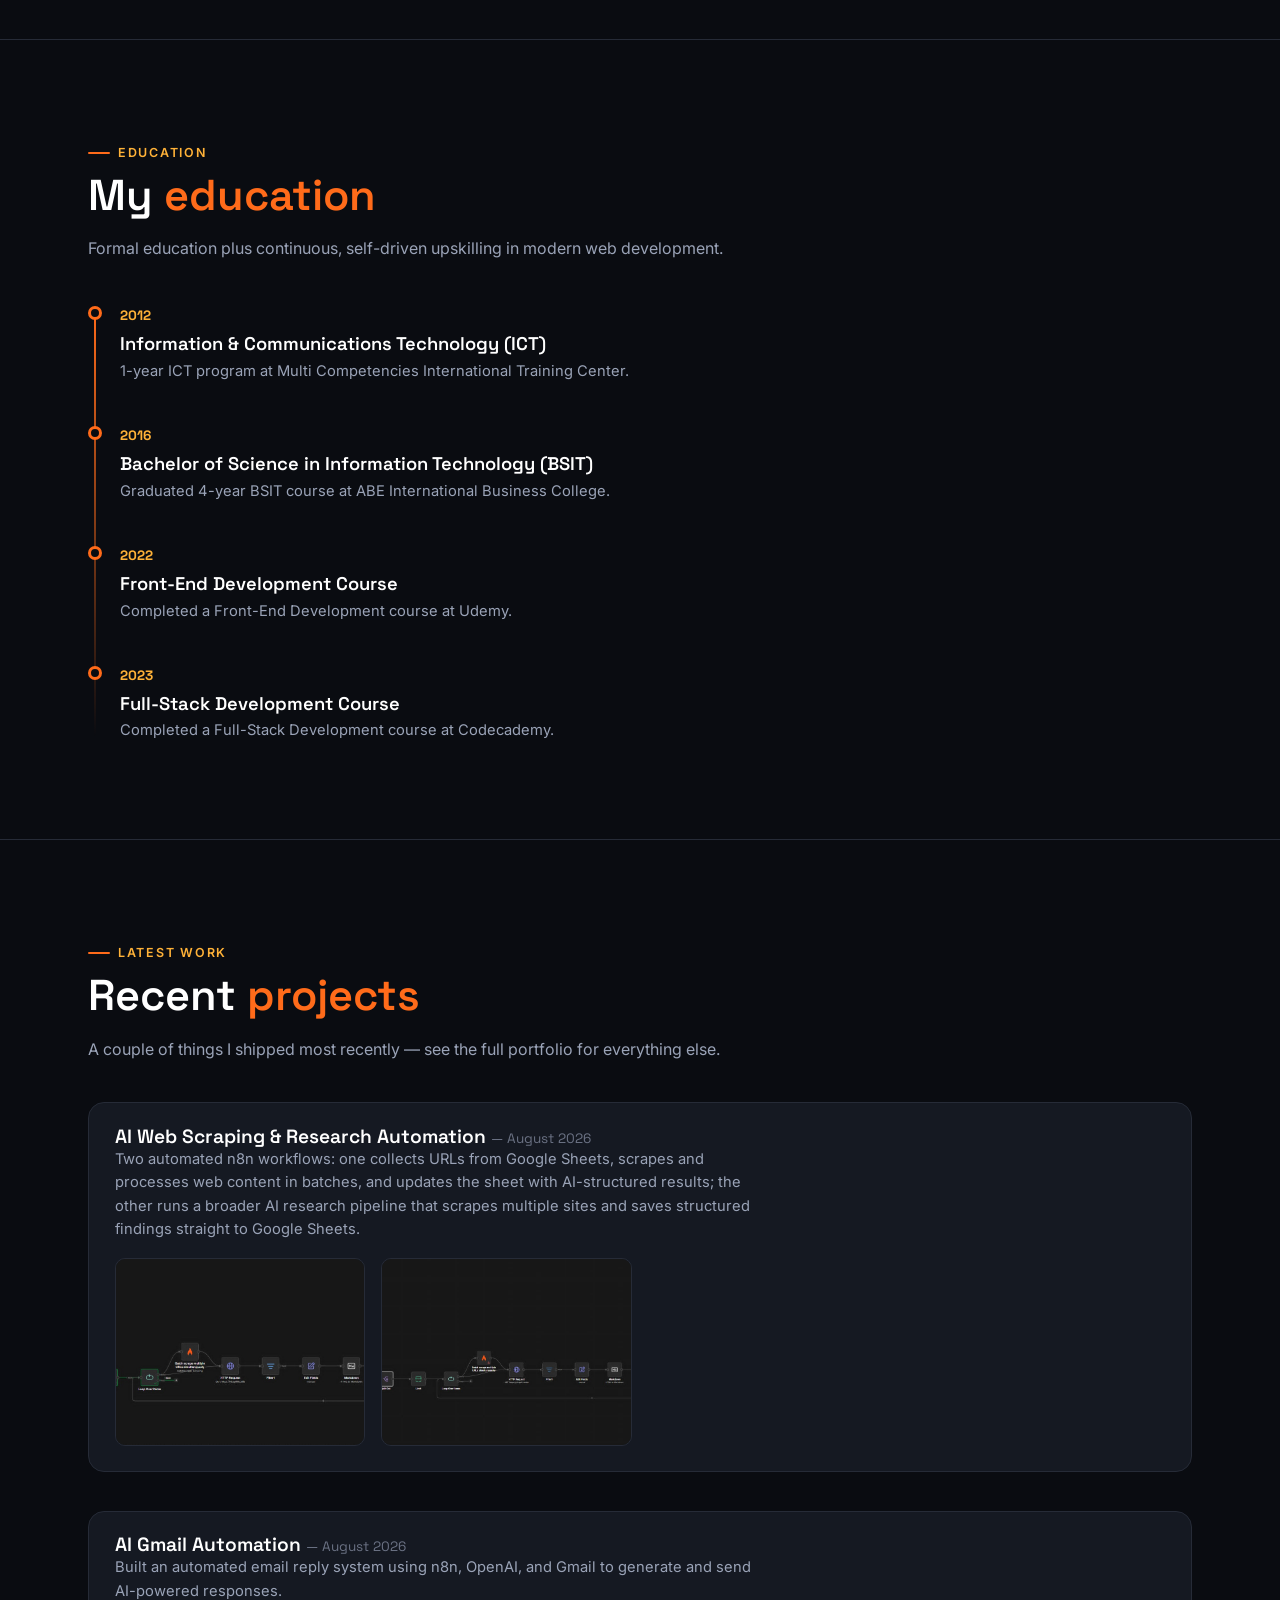
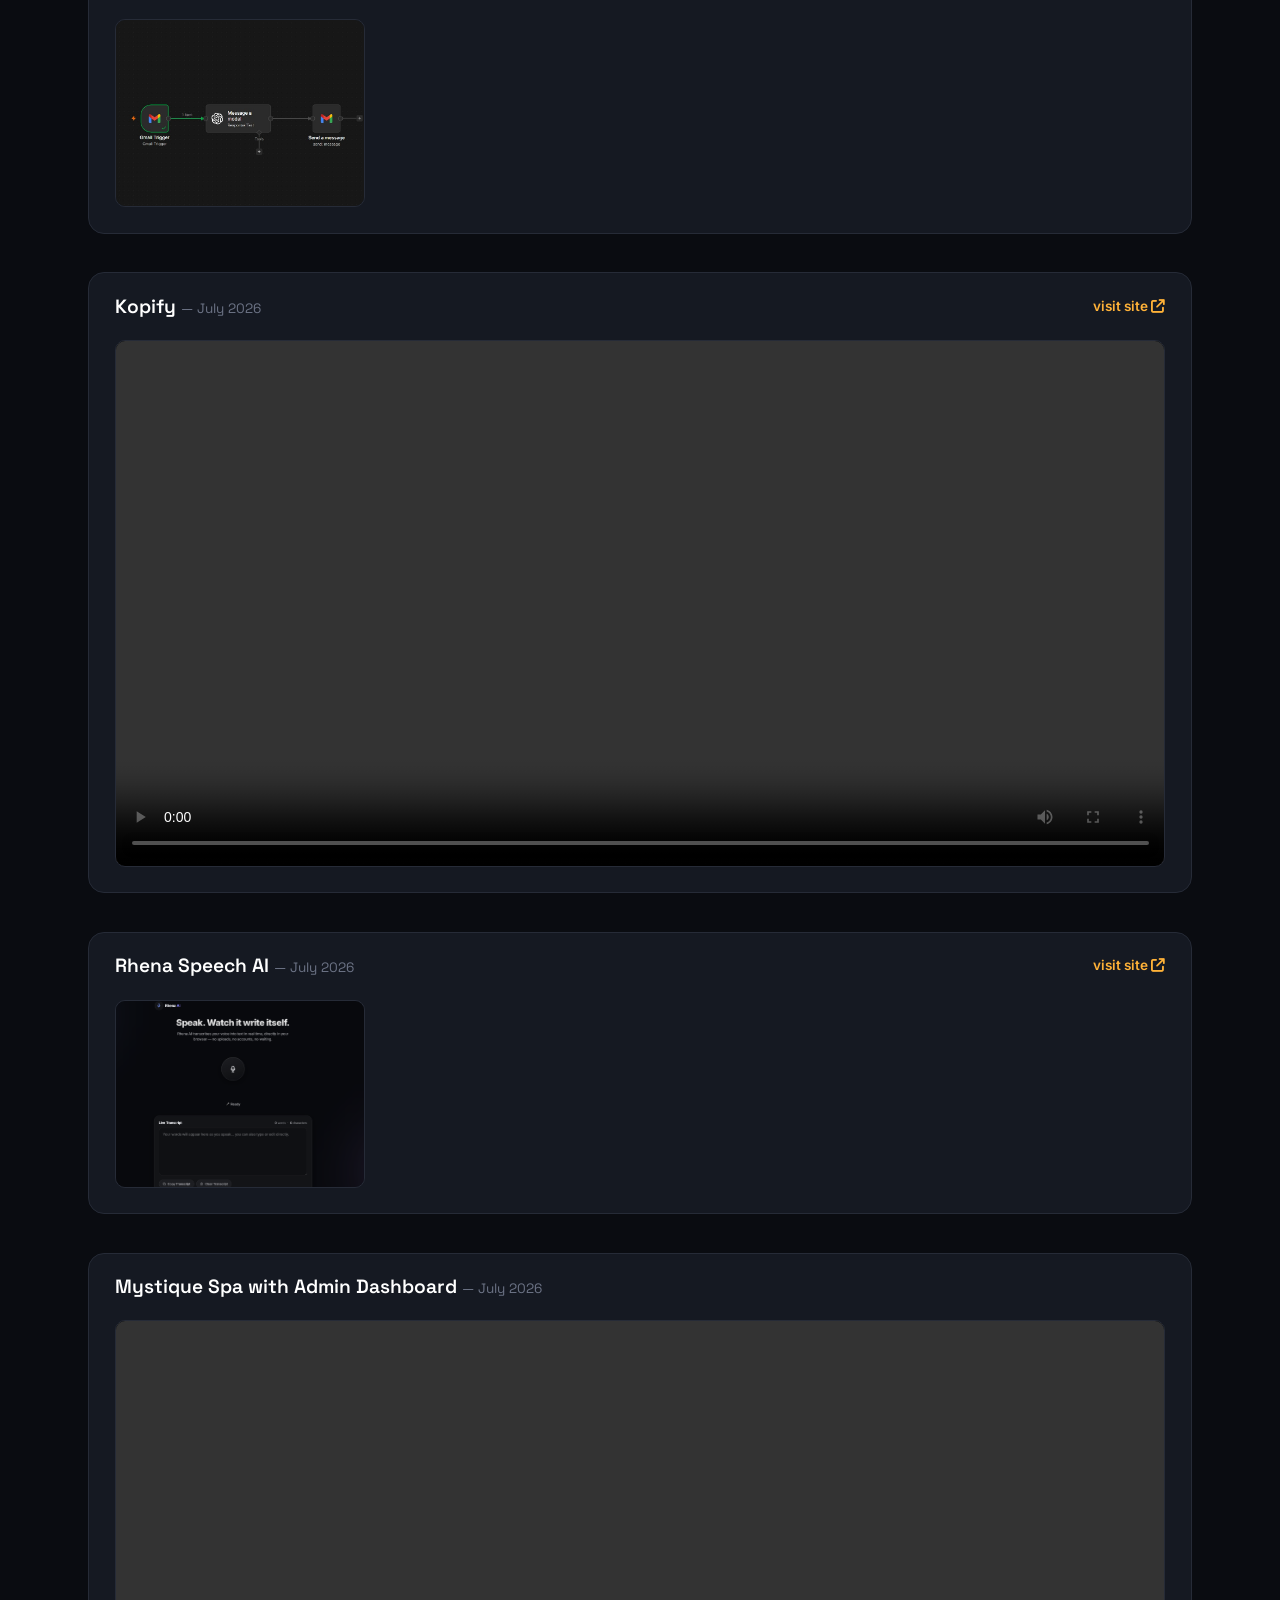
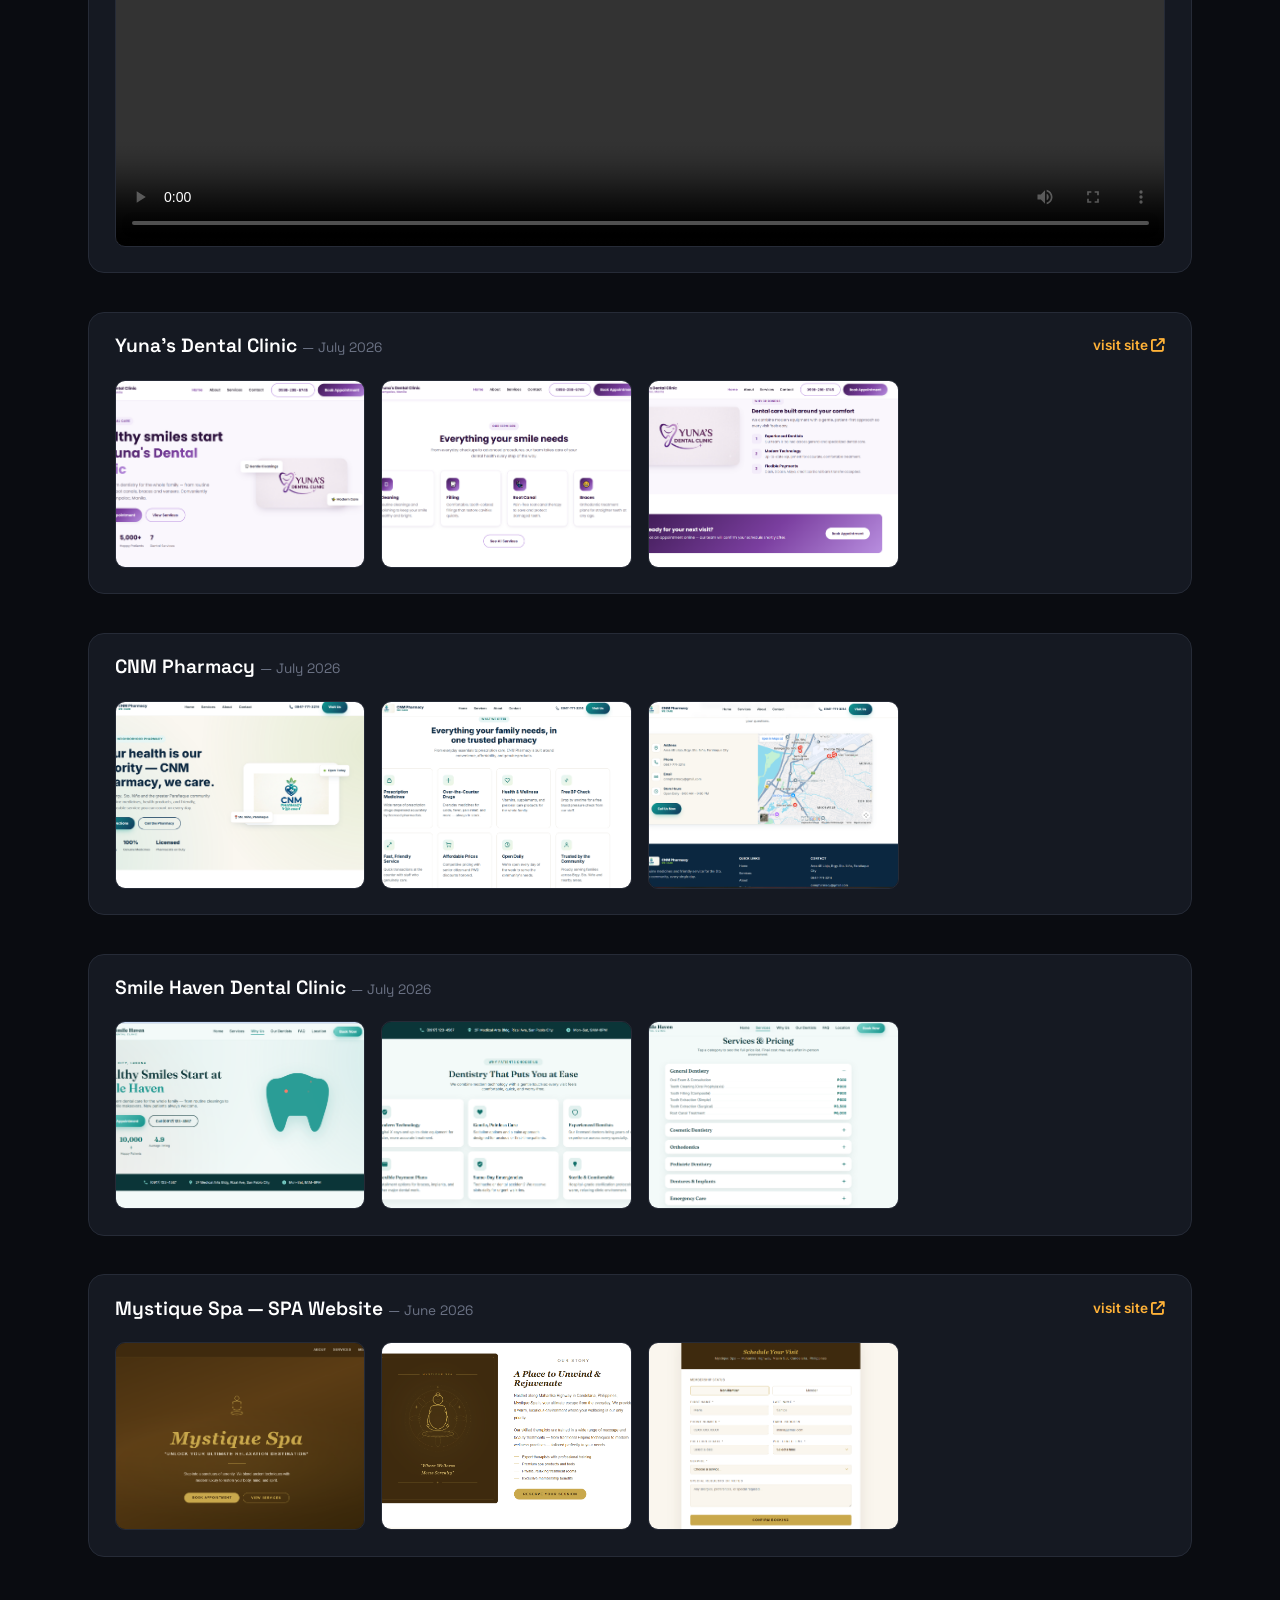
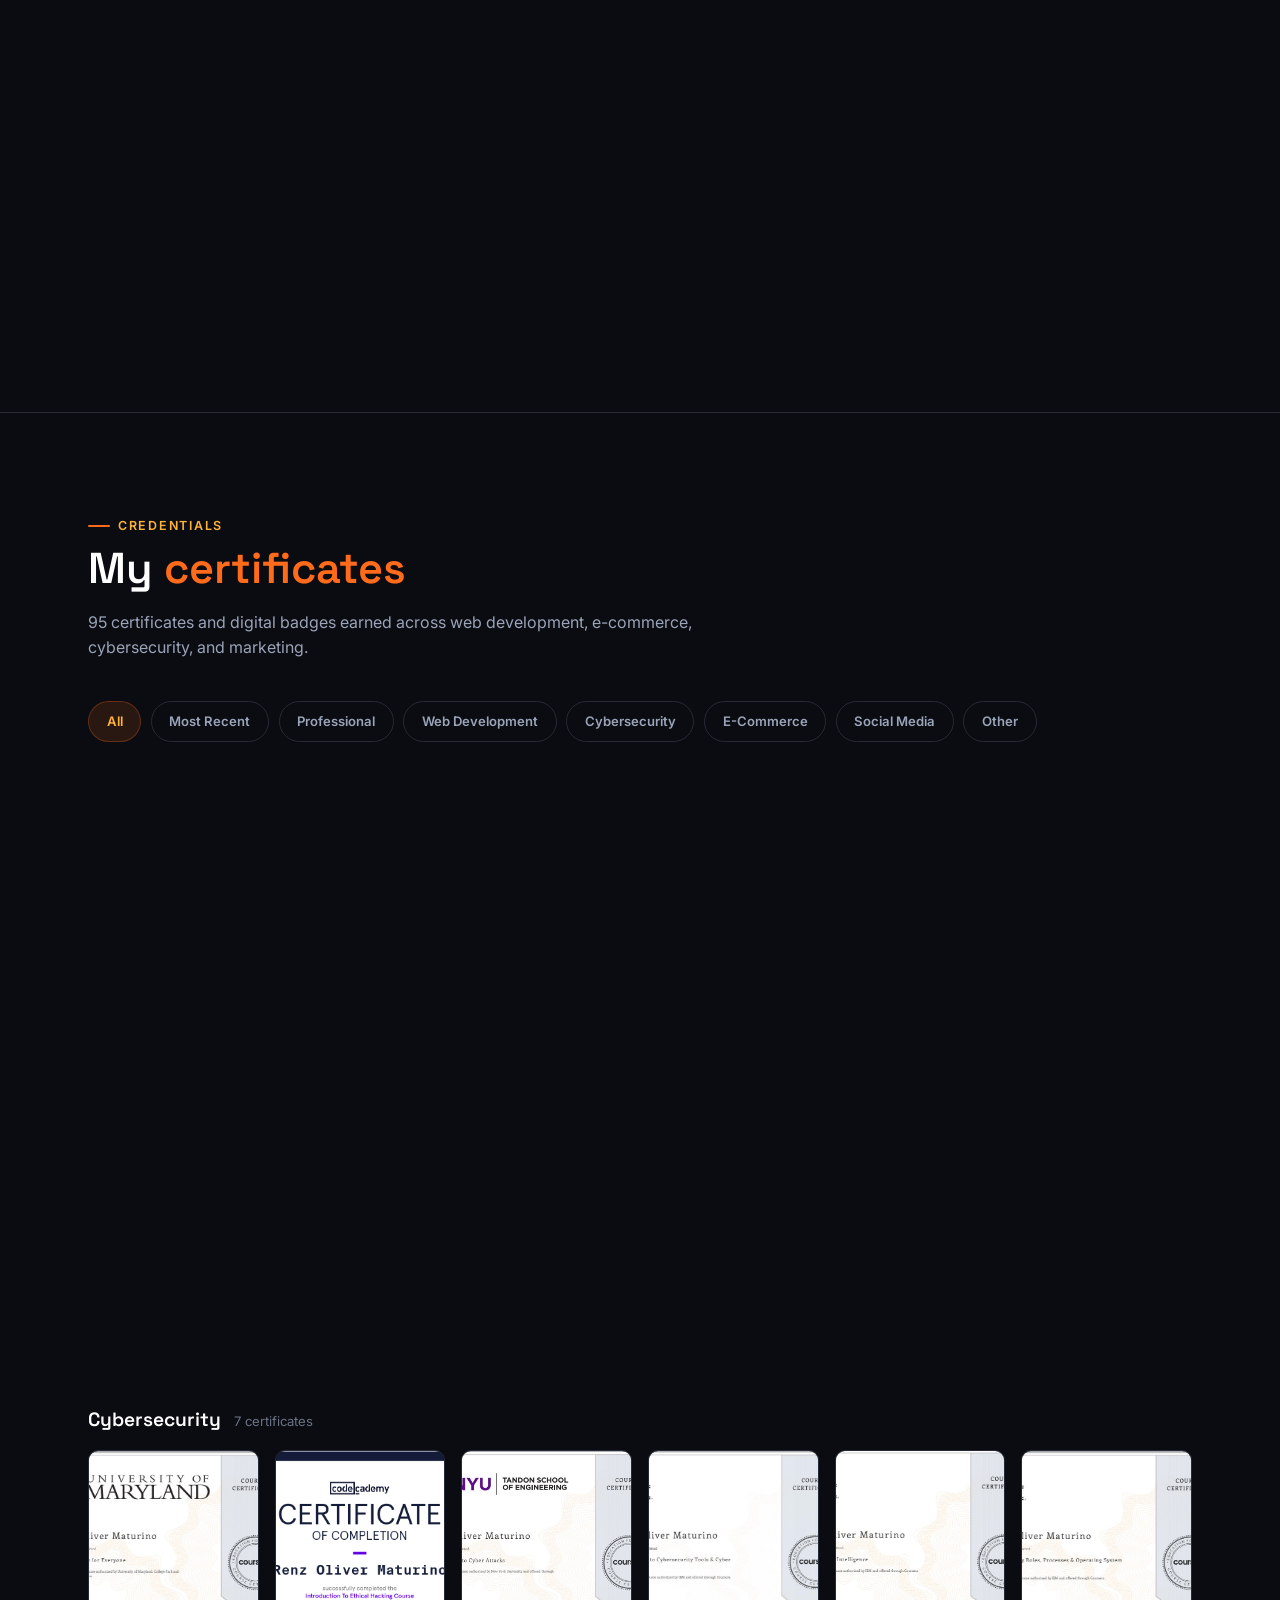
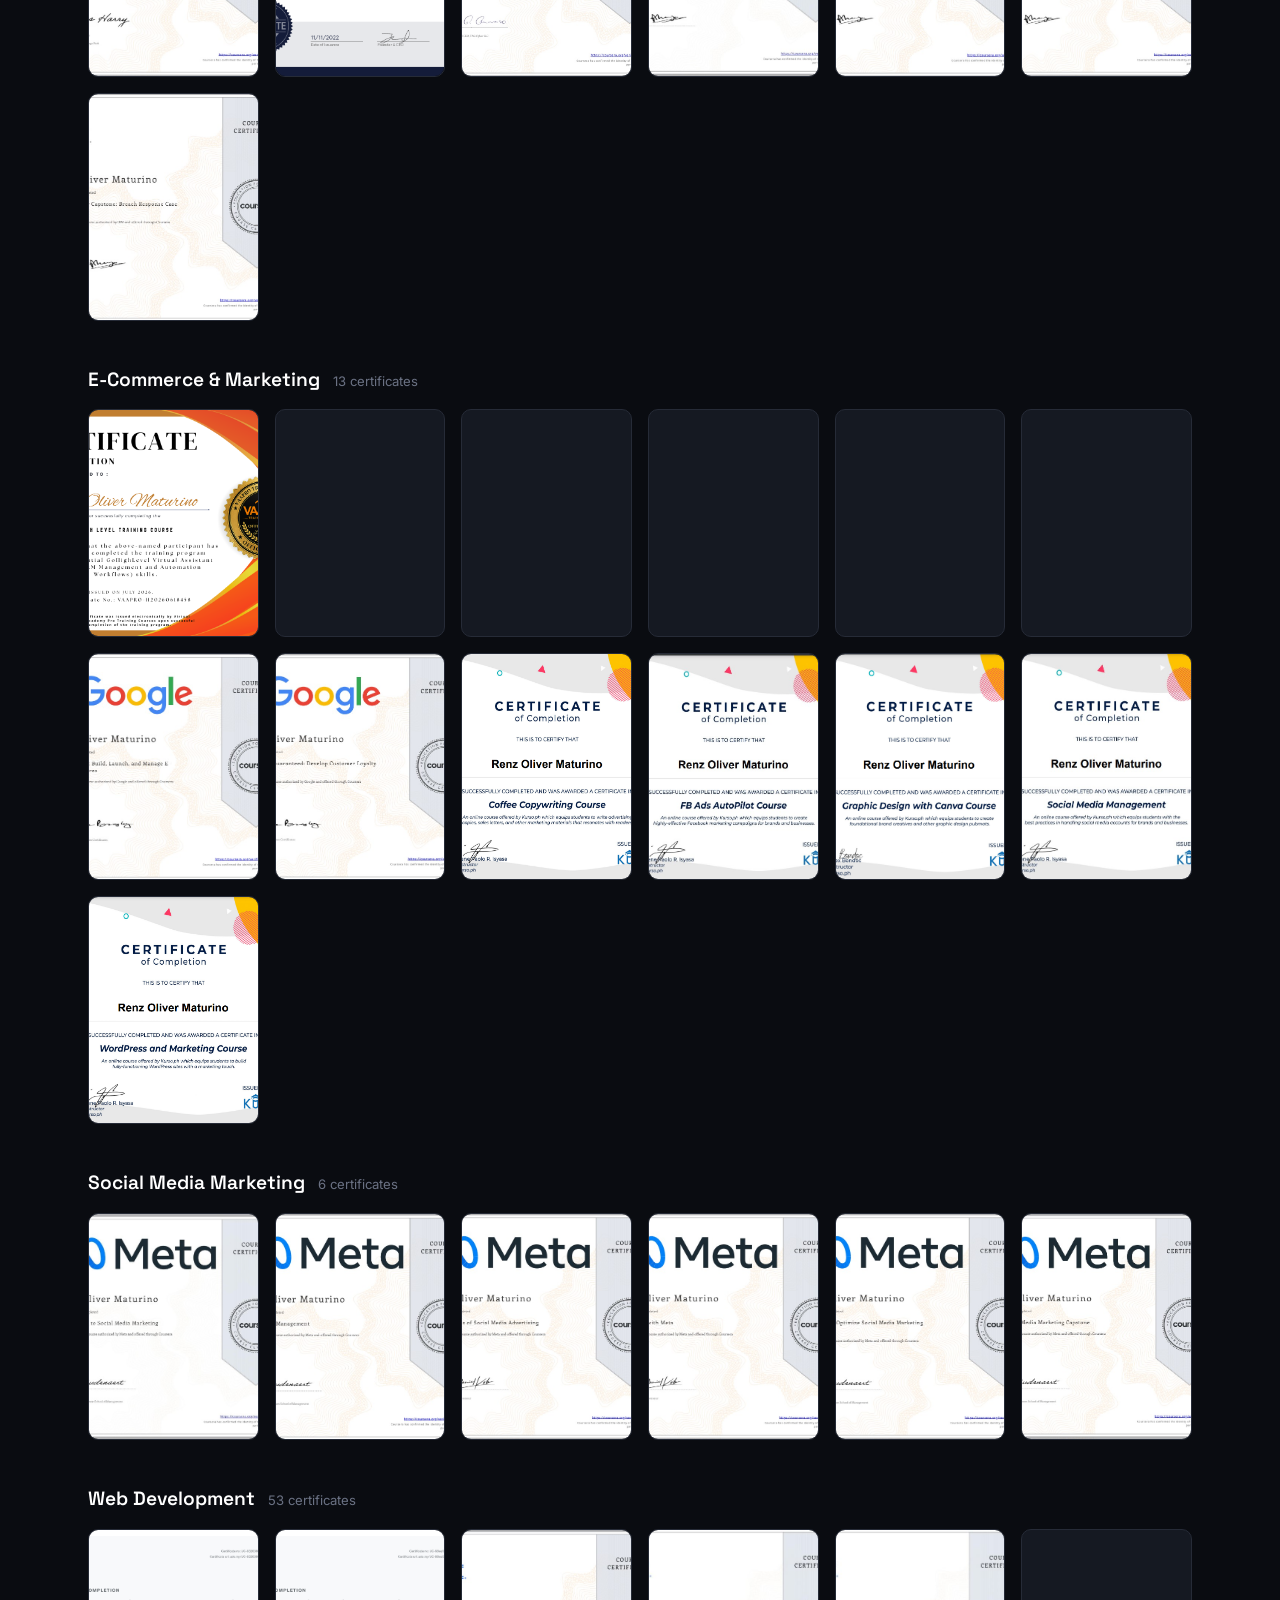
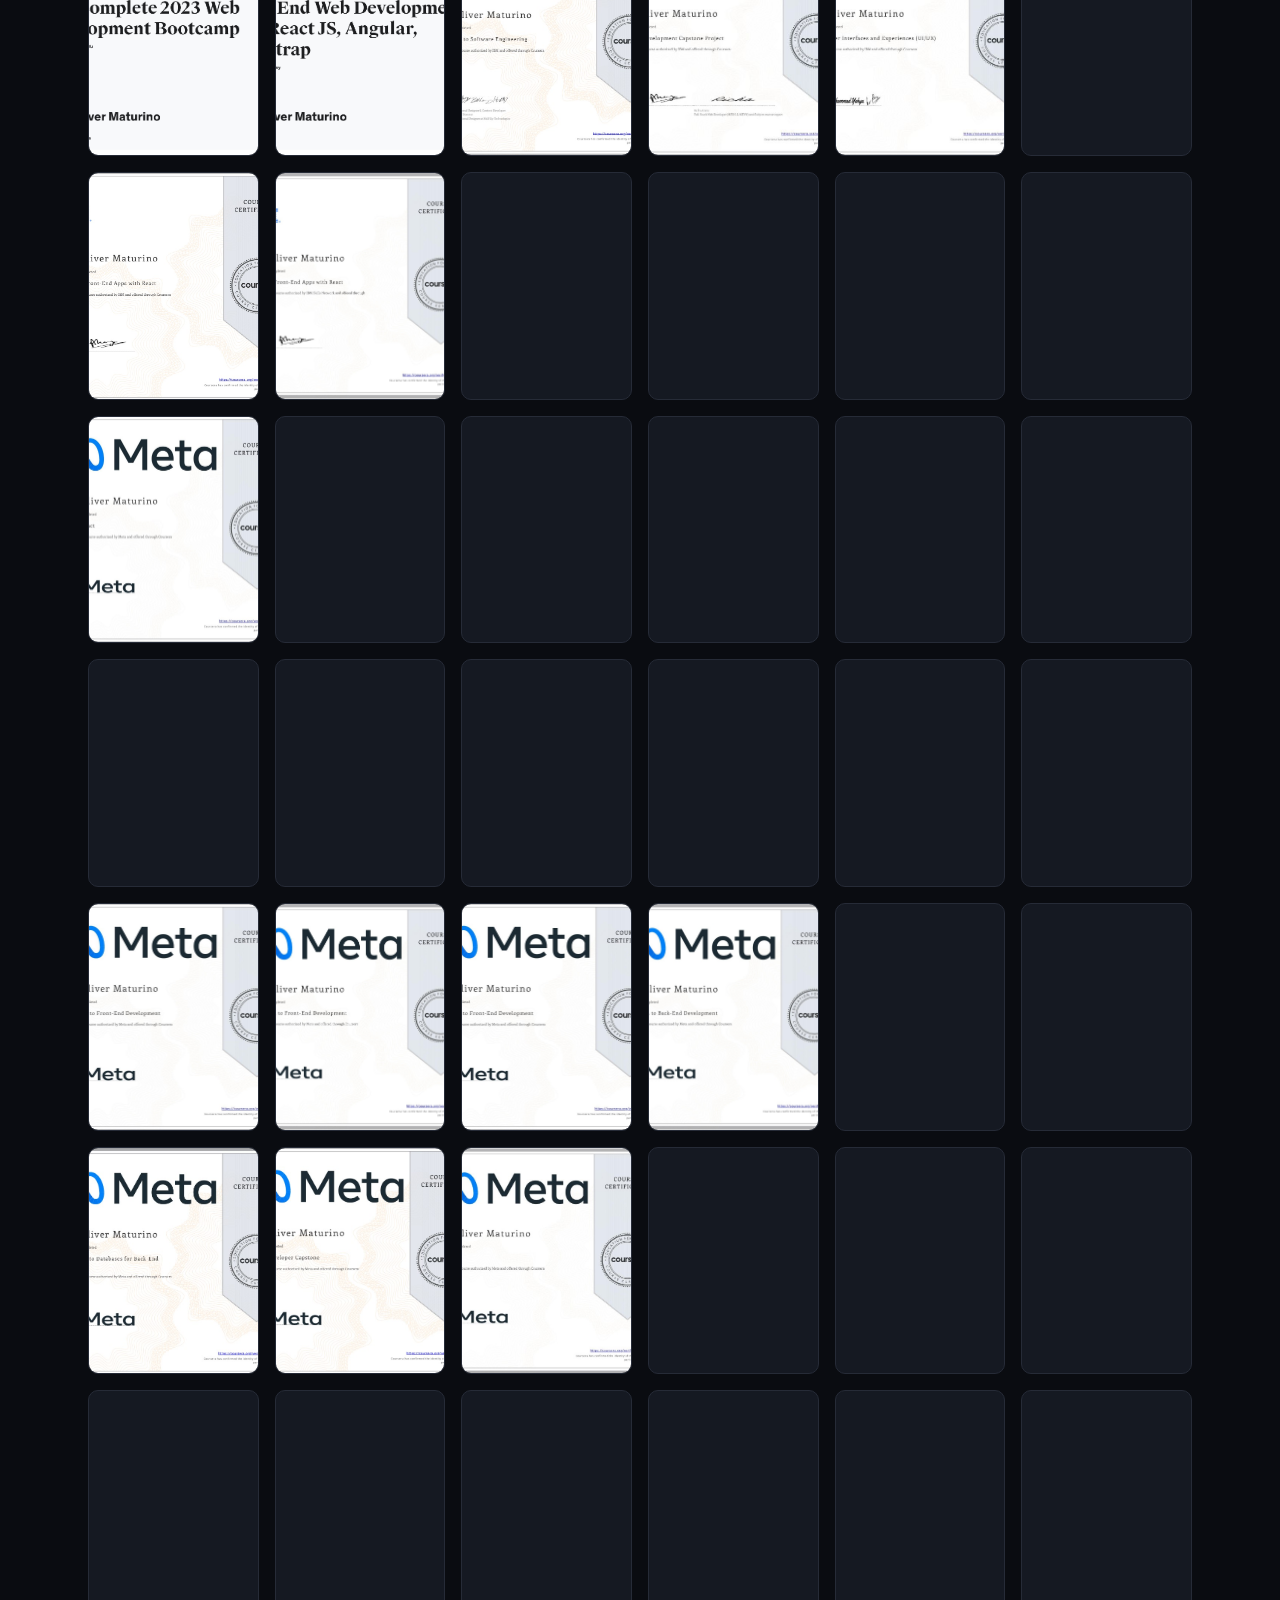
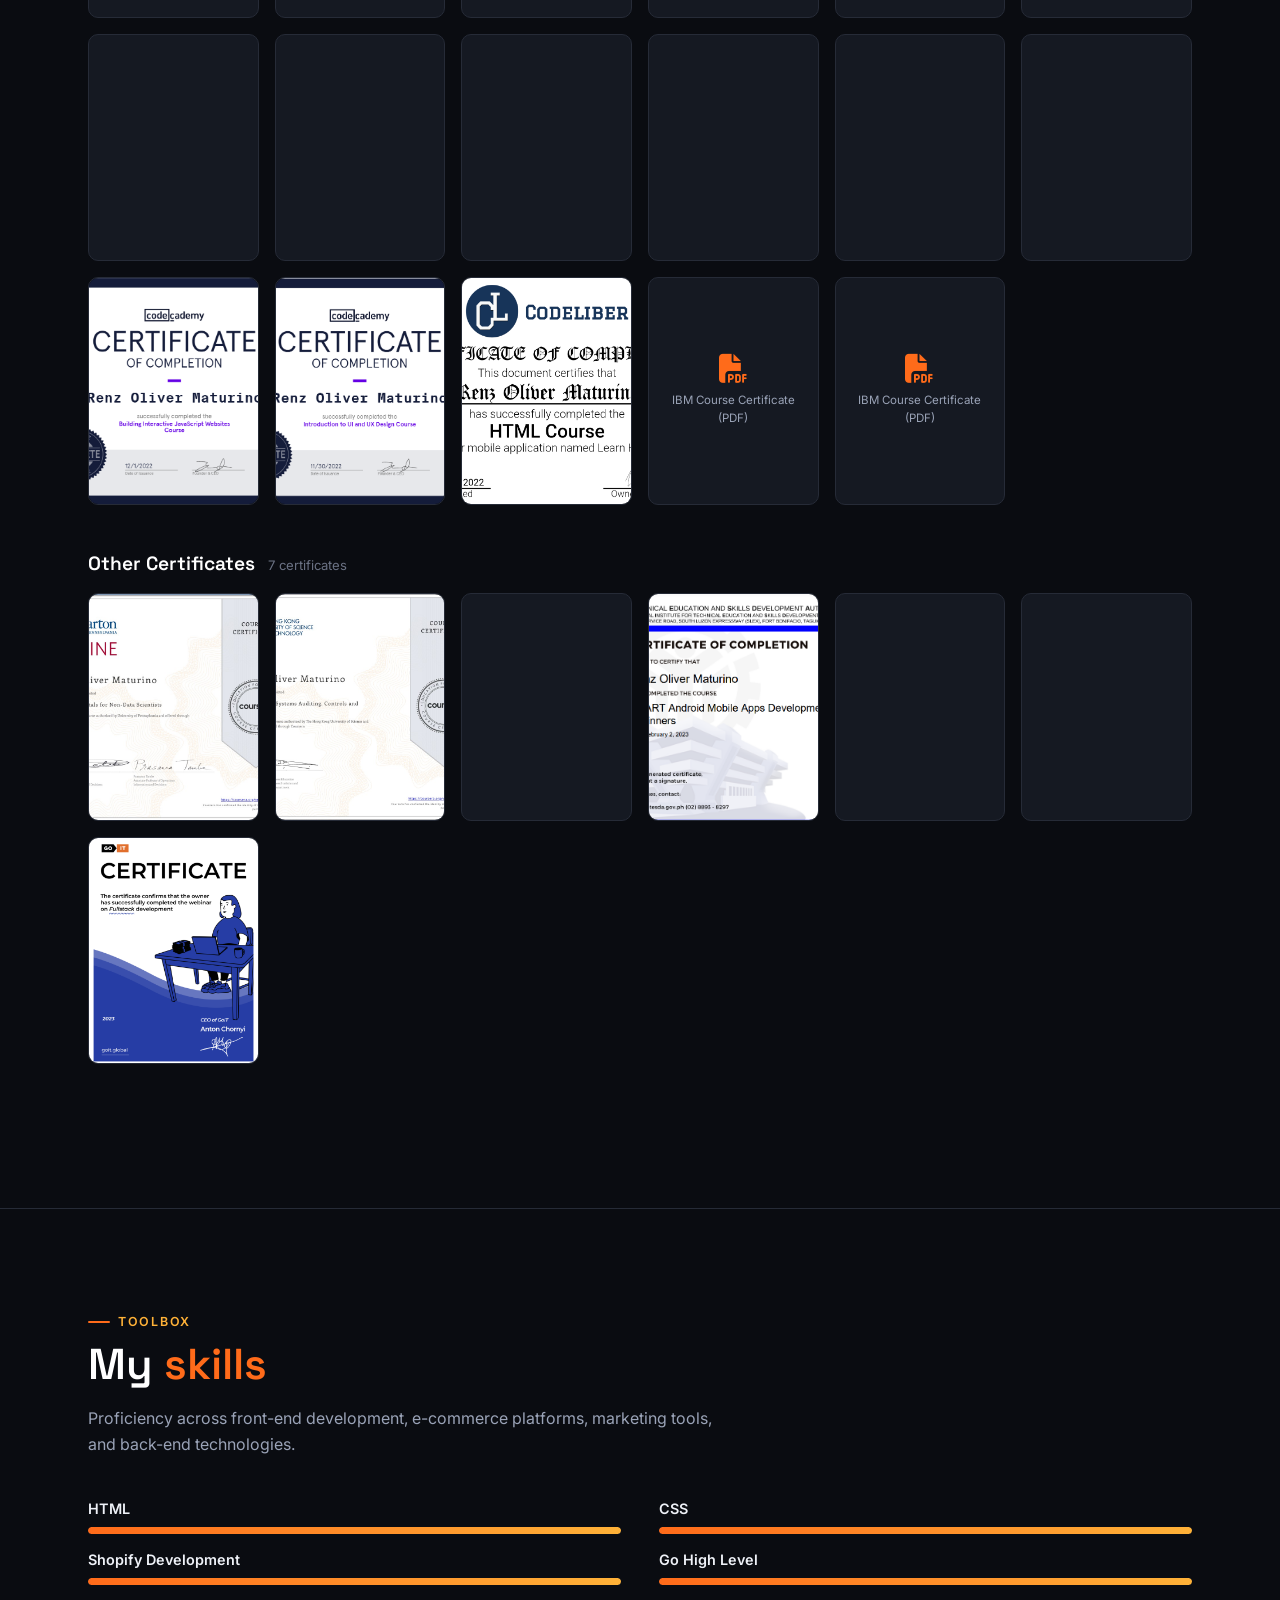
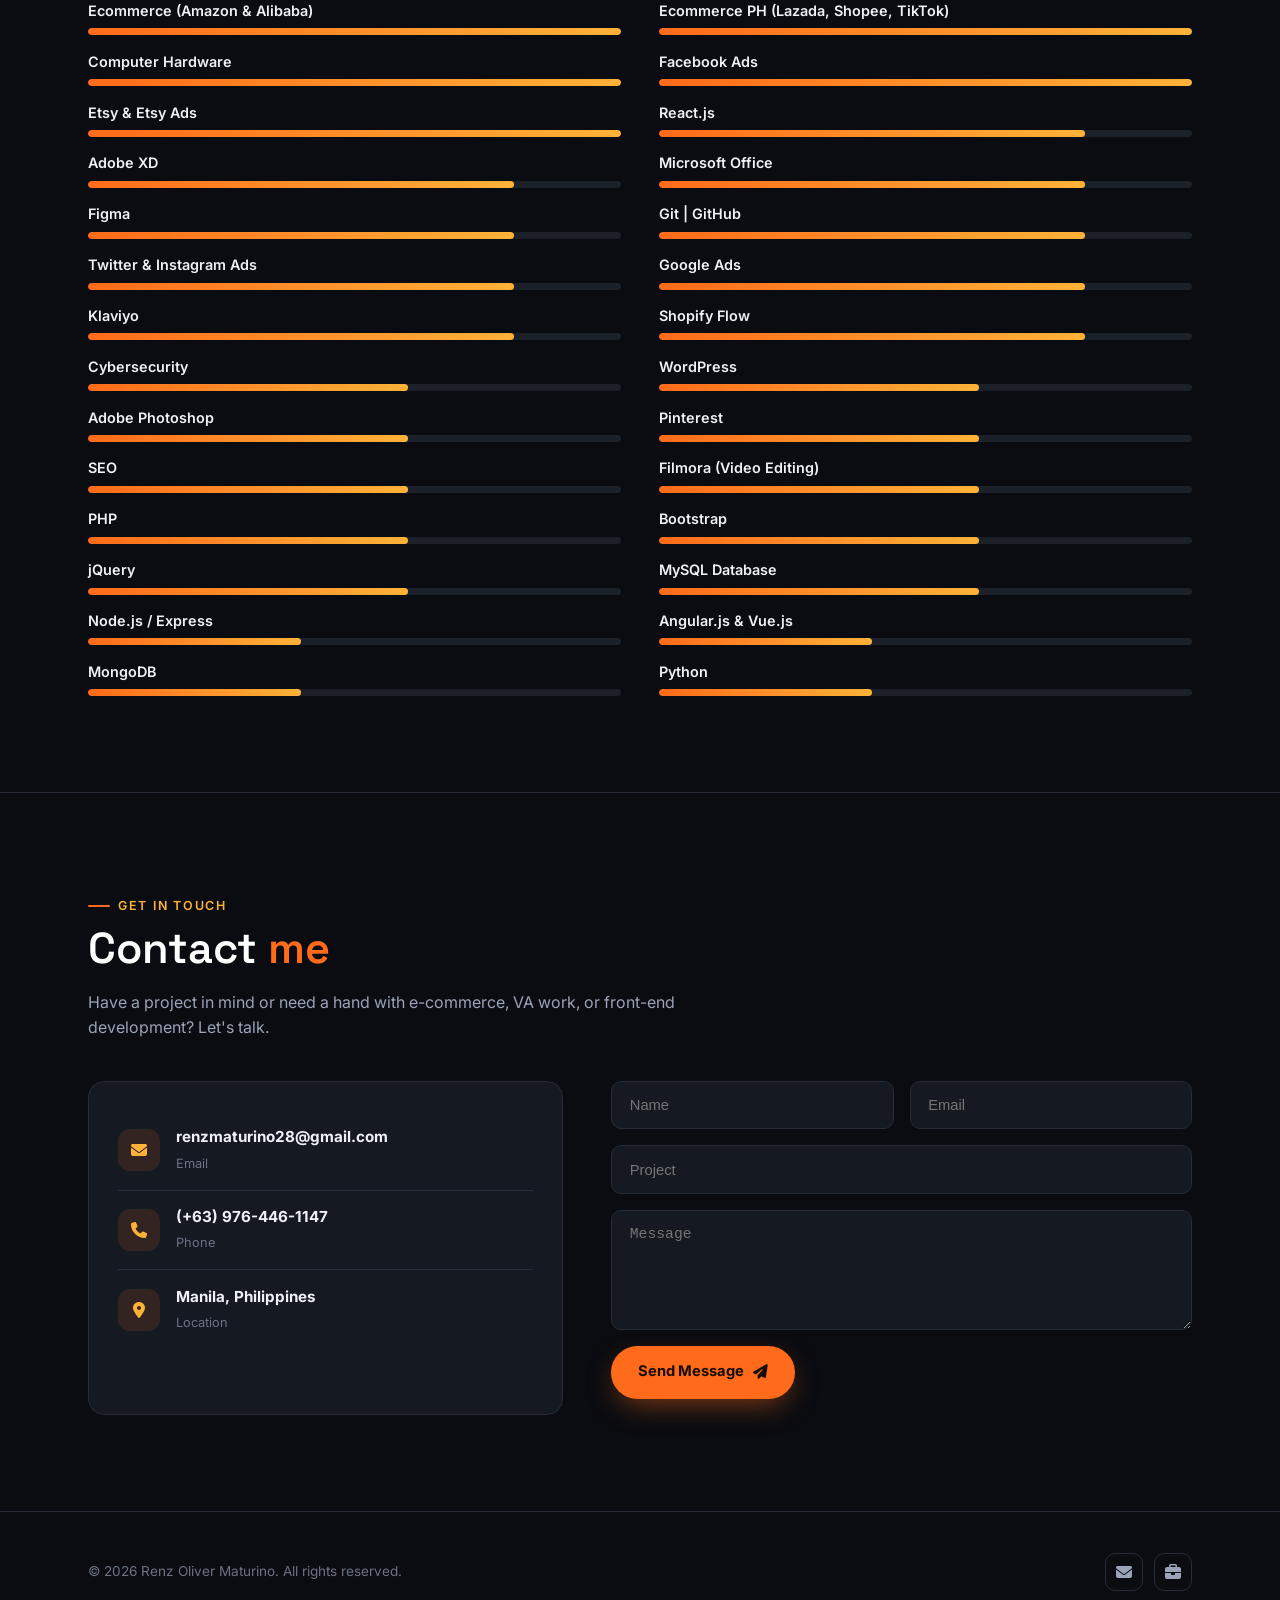
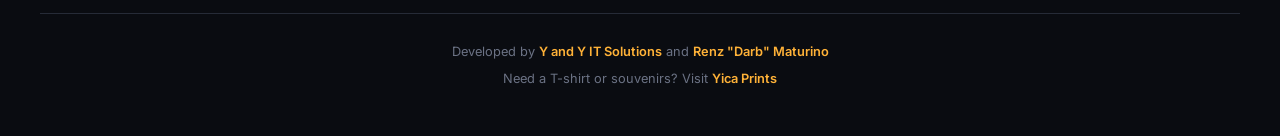
==== commit 9104ba2f: "Add combined AI Web Scraping & Research Automation card to homepage recent projects" ====
--- a/index.html
+++ b/index.html
@@ -120,6 +120,17 @@
     <span class="eyebrow">Latest Work</span>
     <h2 class="section-title">Recent <span>projects</span></h2>
     <p class="section-sub">A couple of things I shipped most recently — see the full portfolio for everything else.</p>
+
+    <div class="recent-card reveal" data-lightbox-group>
+      <div class="recent-card__head">
+        <h3>AI Web Scraping &amp; Research Automation <span style="color:var(--text-faint); font-weight:400; font-size:.85rem;">— August 2026</span></h3>
+      </div>
+      <p class="project-group__desc" style="margin: 0 1.6rem 1rem;">Two automated n8n workflows: one collects URLs from Google Sheets, scrapes and processes web content in batches, and updates the sheet with AI-structured results; the other runs a broader AI research pipeline that scrapes multiple sites and saves structured findings straight to Google Sheets.</p>
+      <div class="thumb-grid" style="padding: 0 1.6rem 1.6rem;">
+        <div class="thumb" data-lightbox data-full="images/ai-automation/web-scraping-automation1.jpg" data-caption="AI Web Scraping Automation"><img src="images/ai-automation/web-scraping-automation1.jpg" alt="AI Web Scraping Automation" loading="lazy"></div>
+        <div class="thumb" data-lightbox data-full="images/ai-automation/research-pipeline1.jpg" data-caption="AI Research Pipeline"><img src="images/ai-automation/research-pipeline1.jpg" alt="AI Research Pipeline" loading="lazy"></div>
+      </div>
+    </div>
 
     <div class="recent-card reveal" data-lightbox-group>
       <div class="recent-card__head">
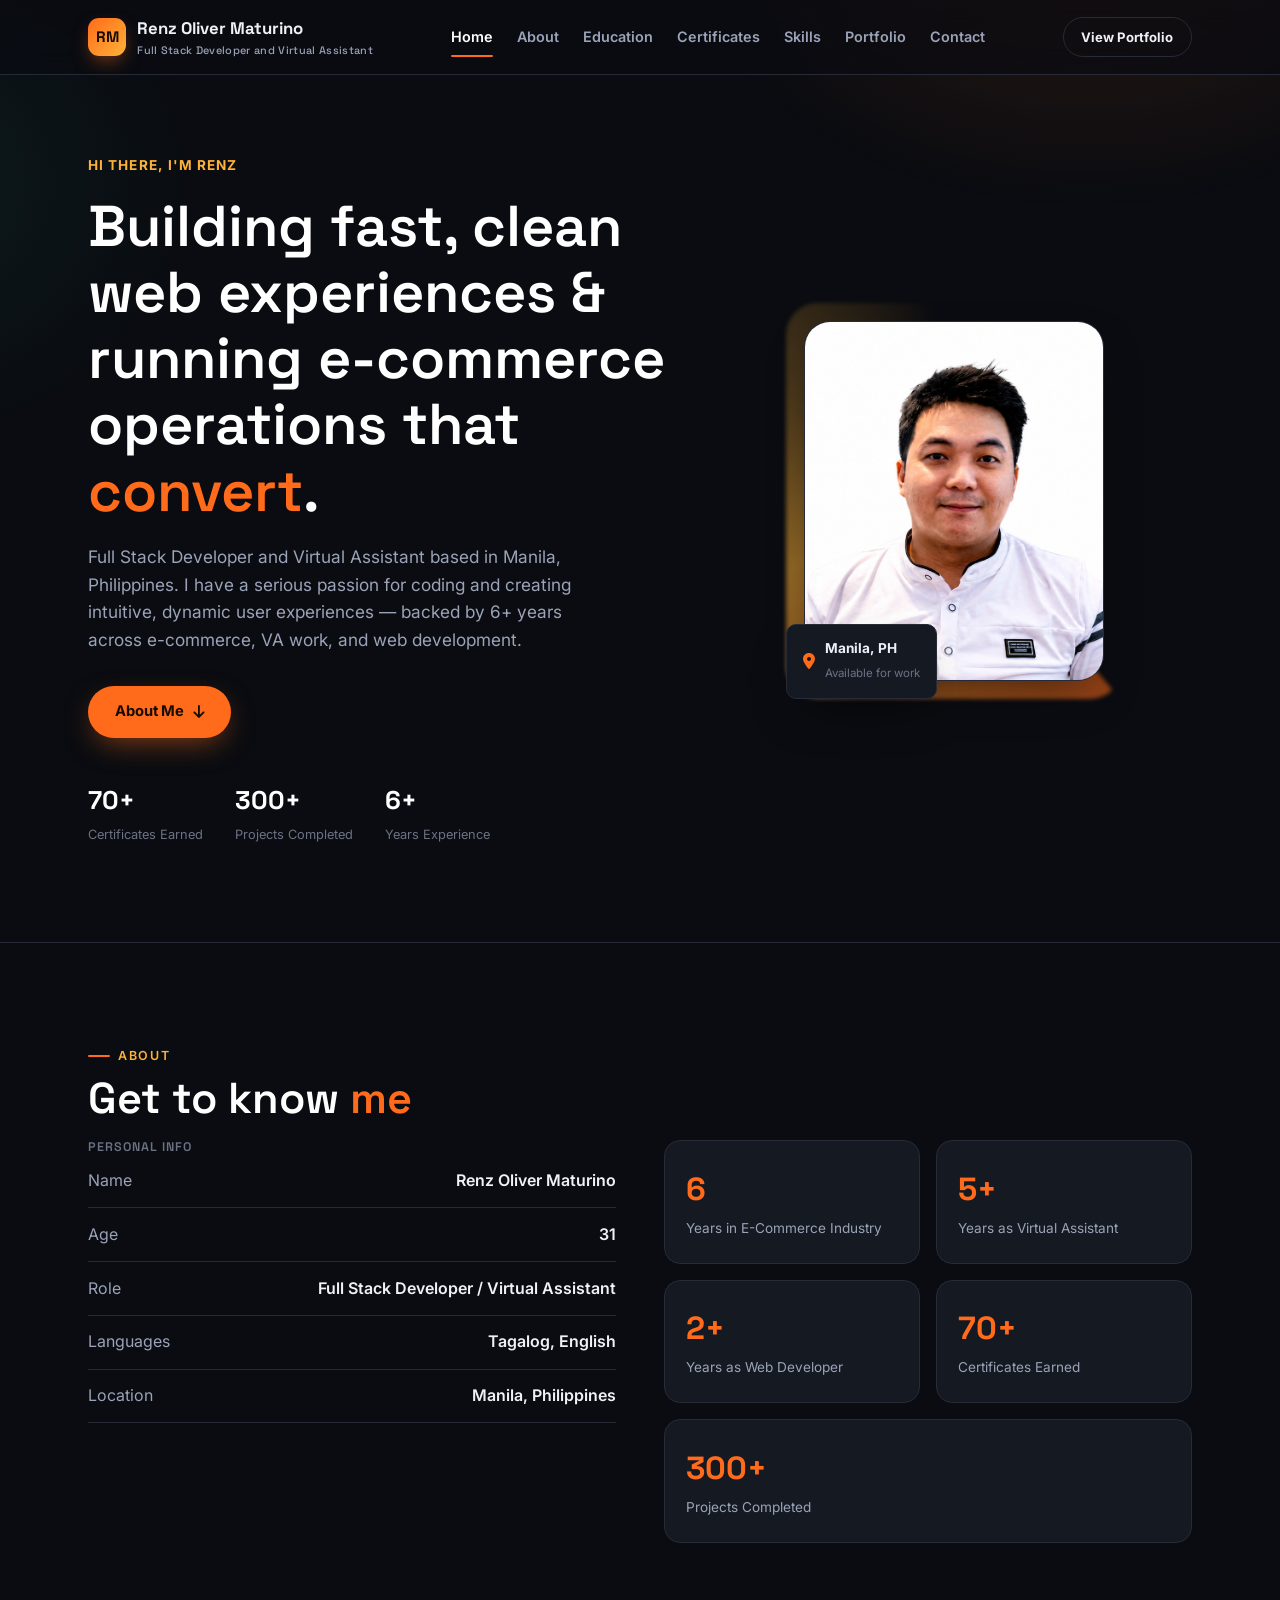
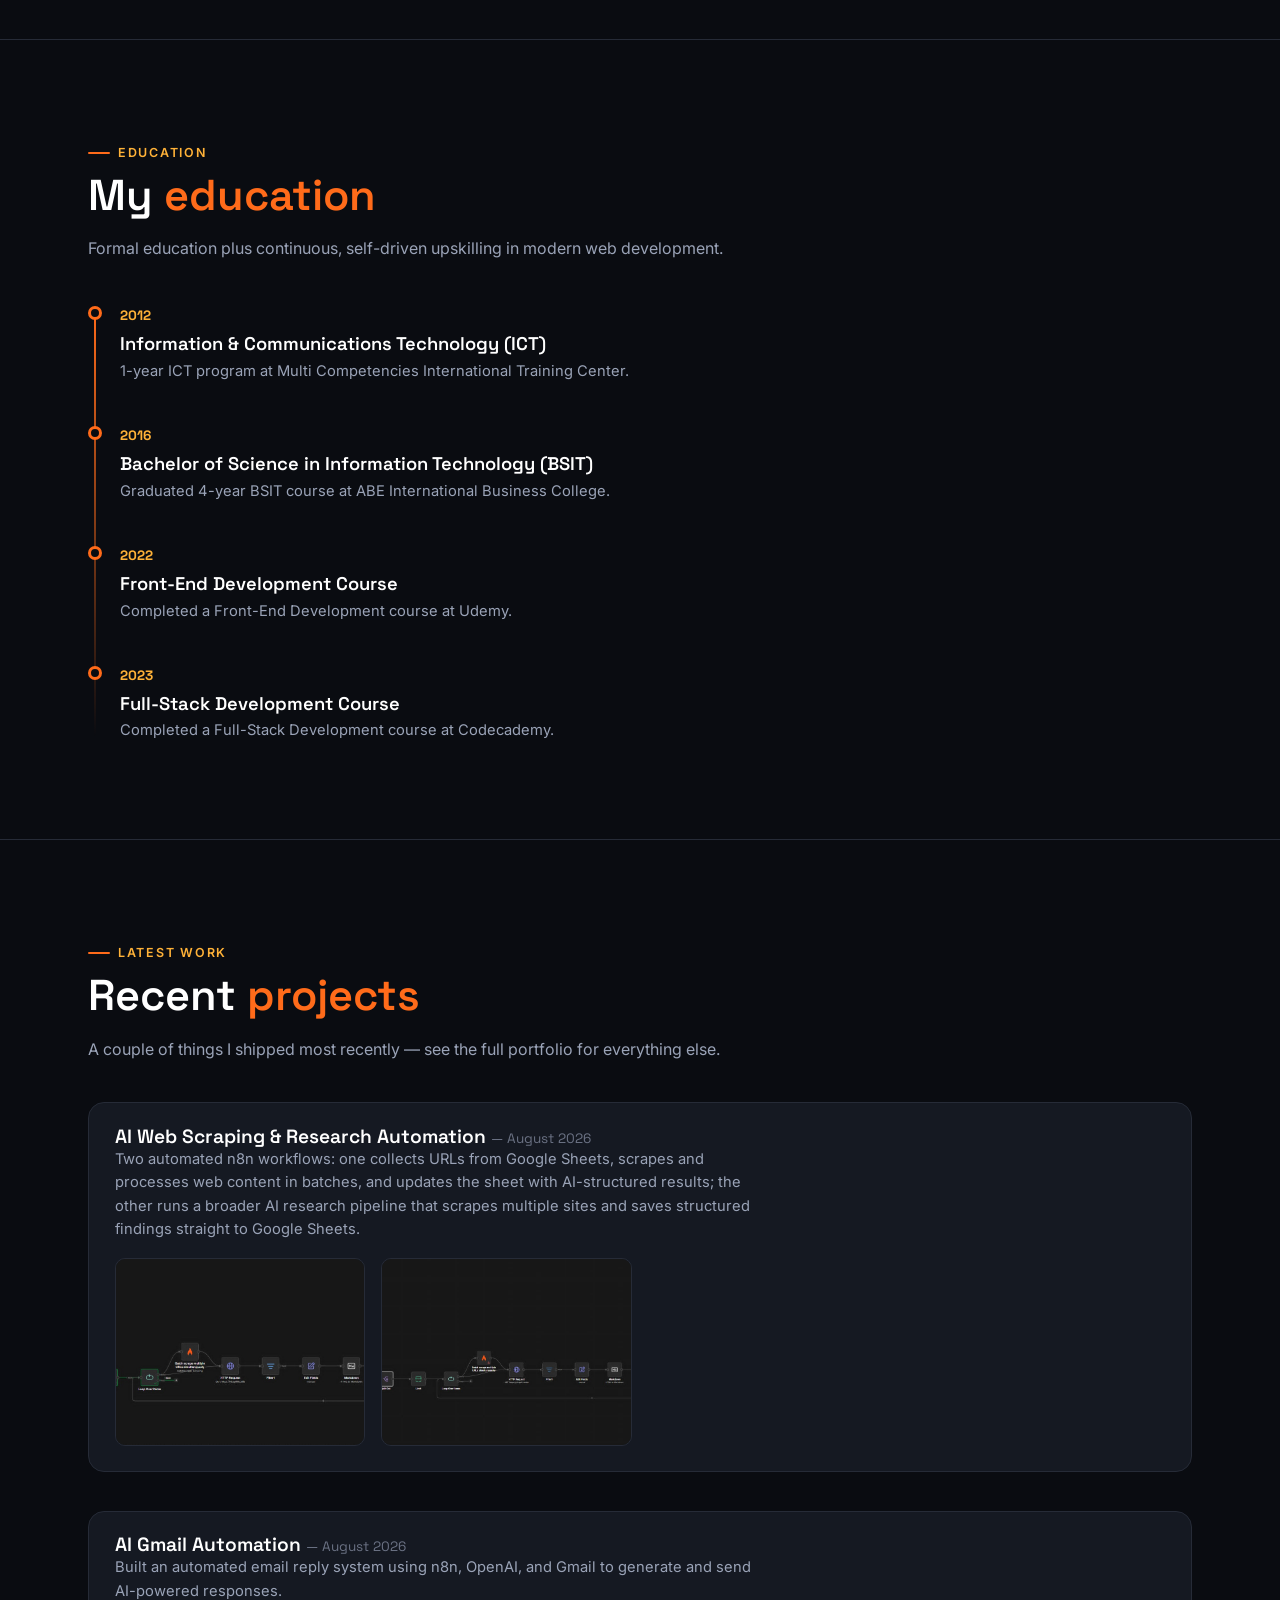
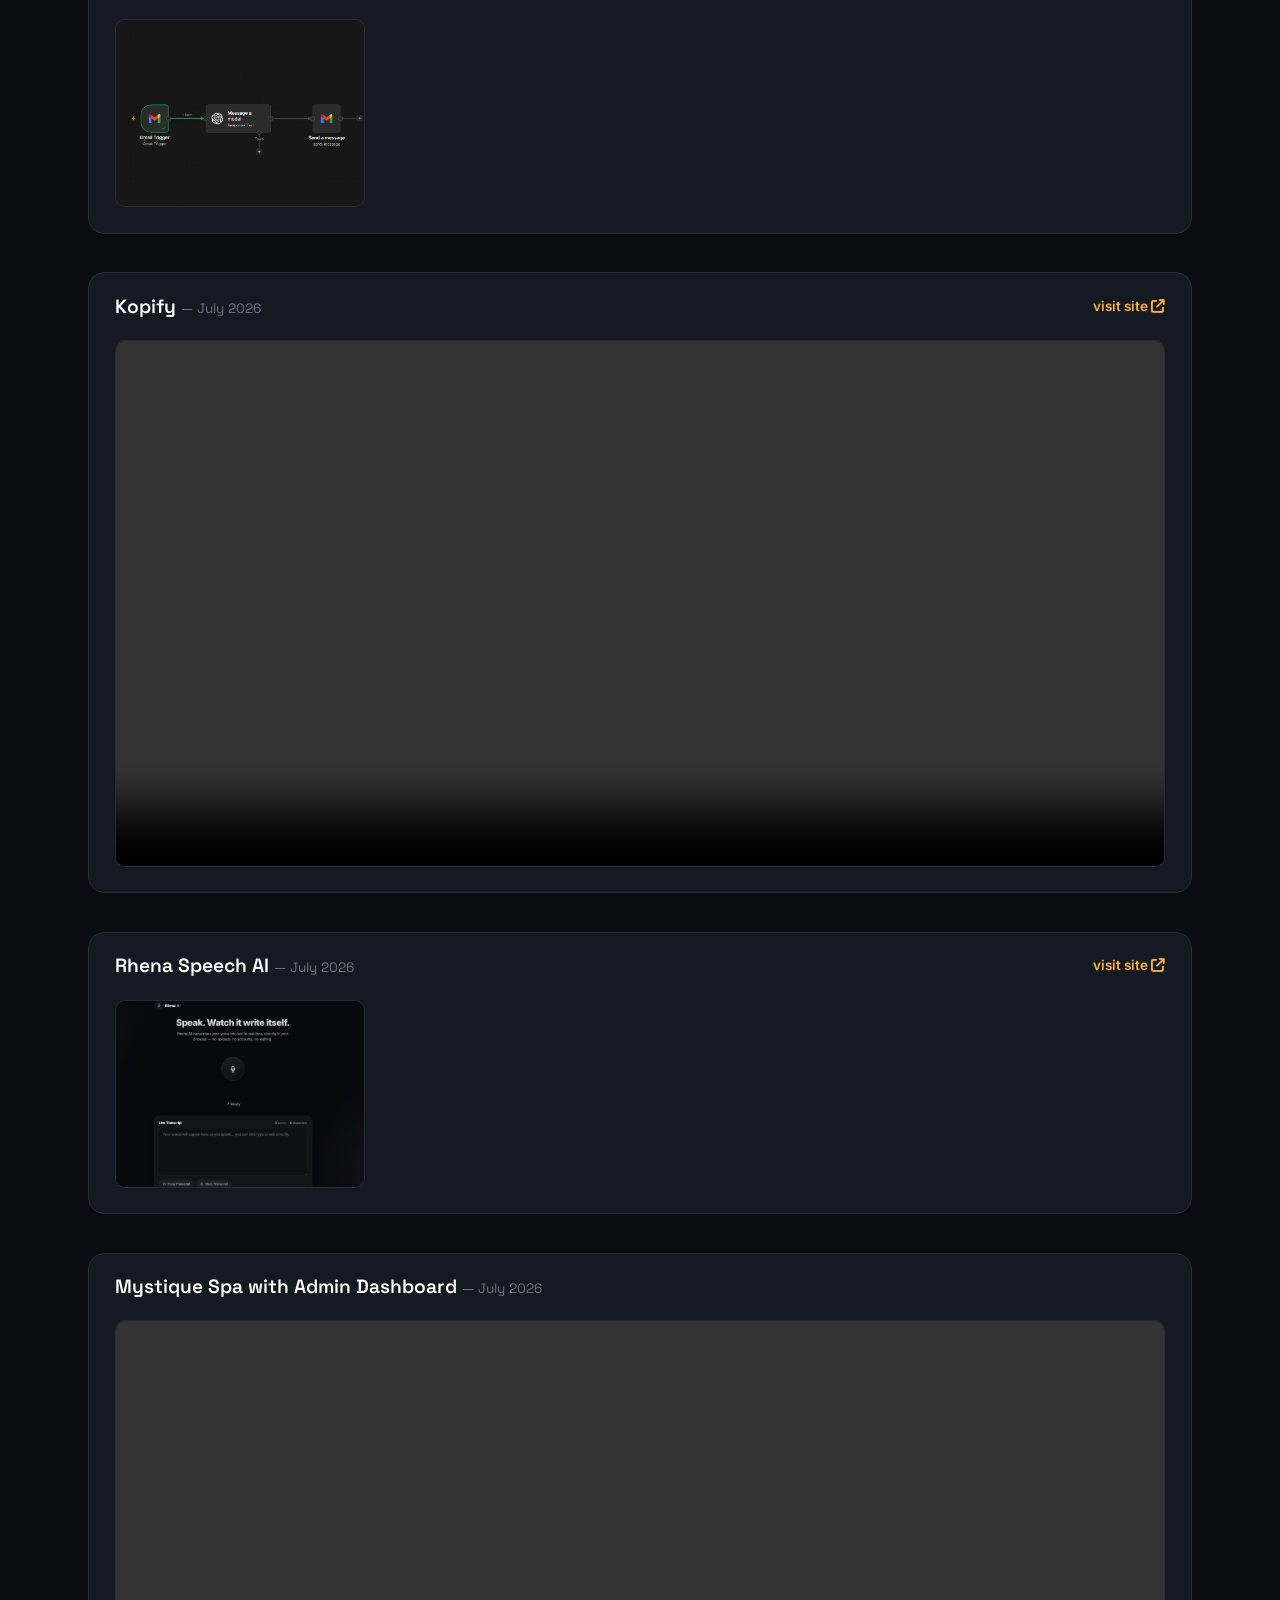
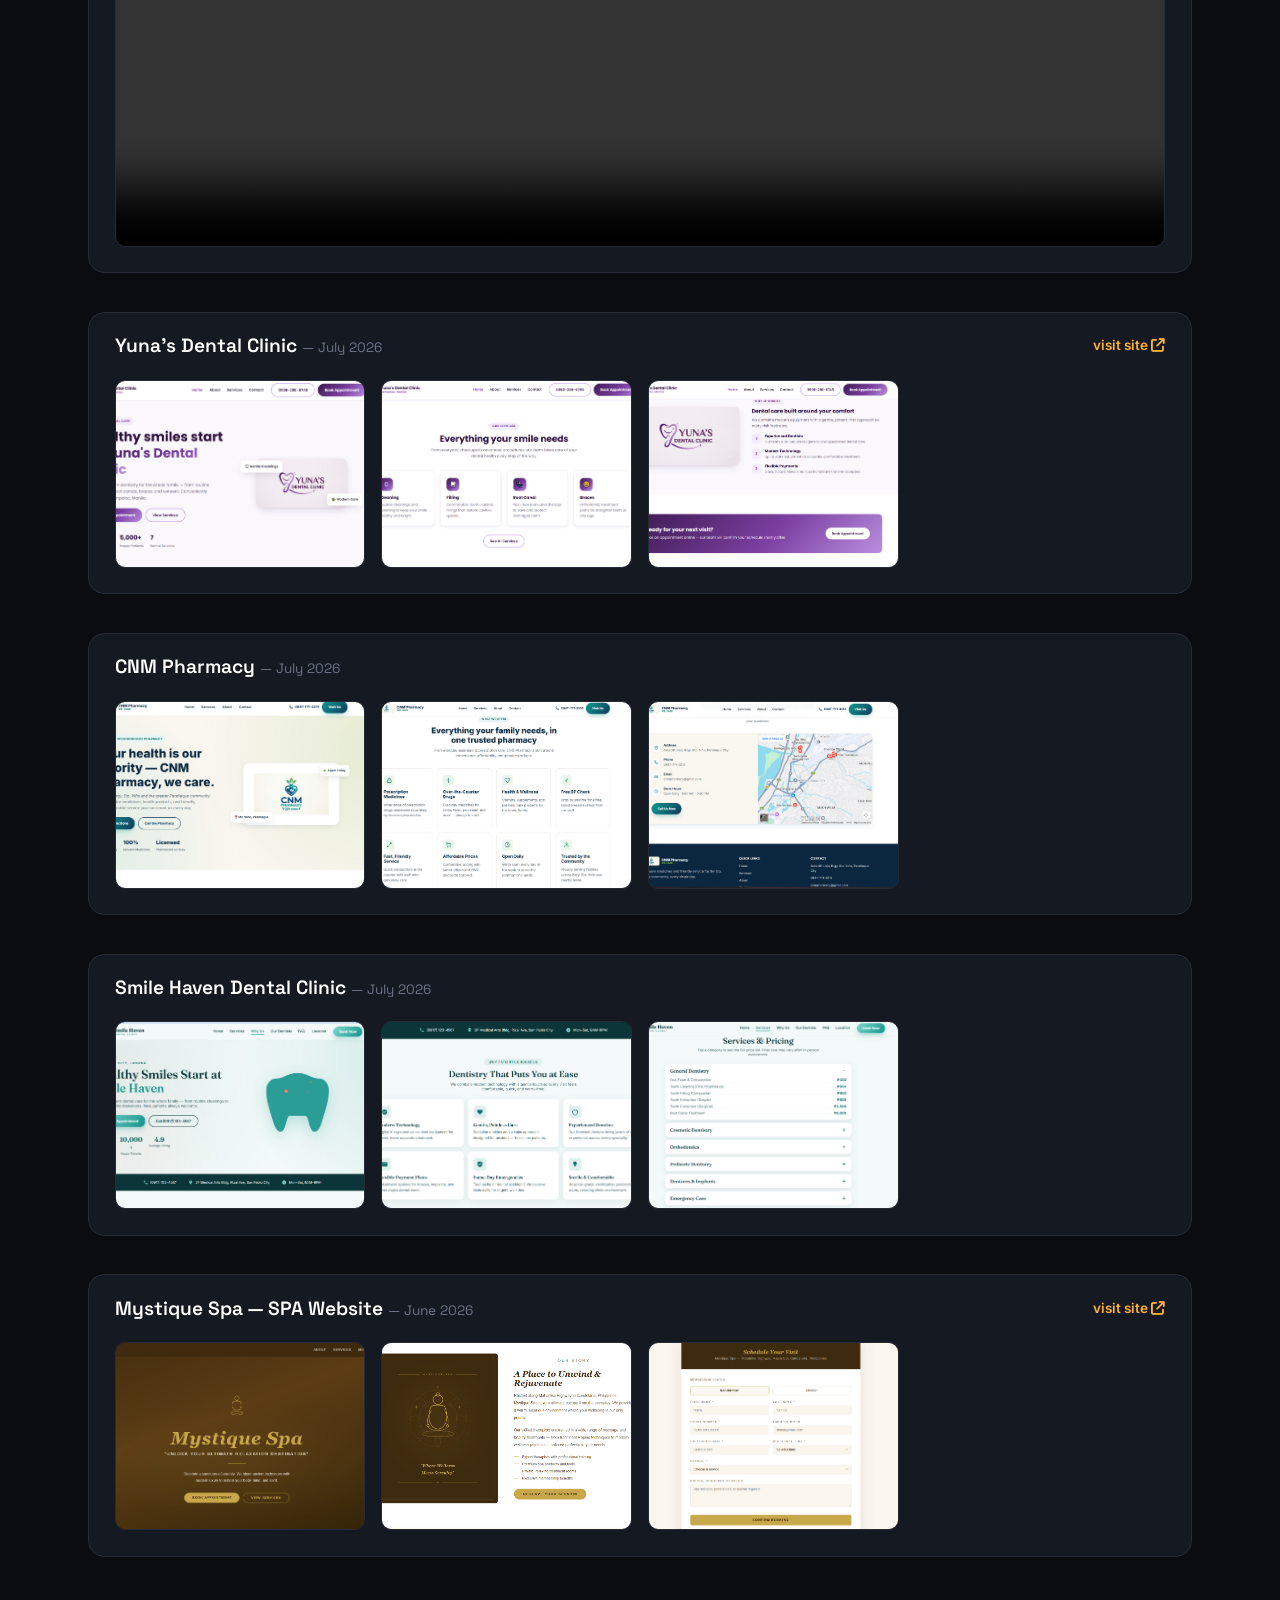
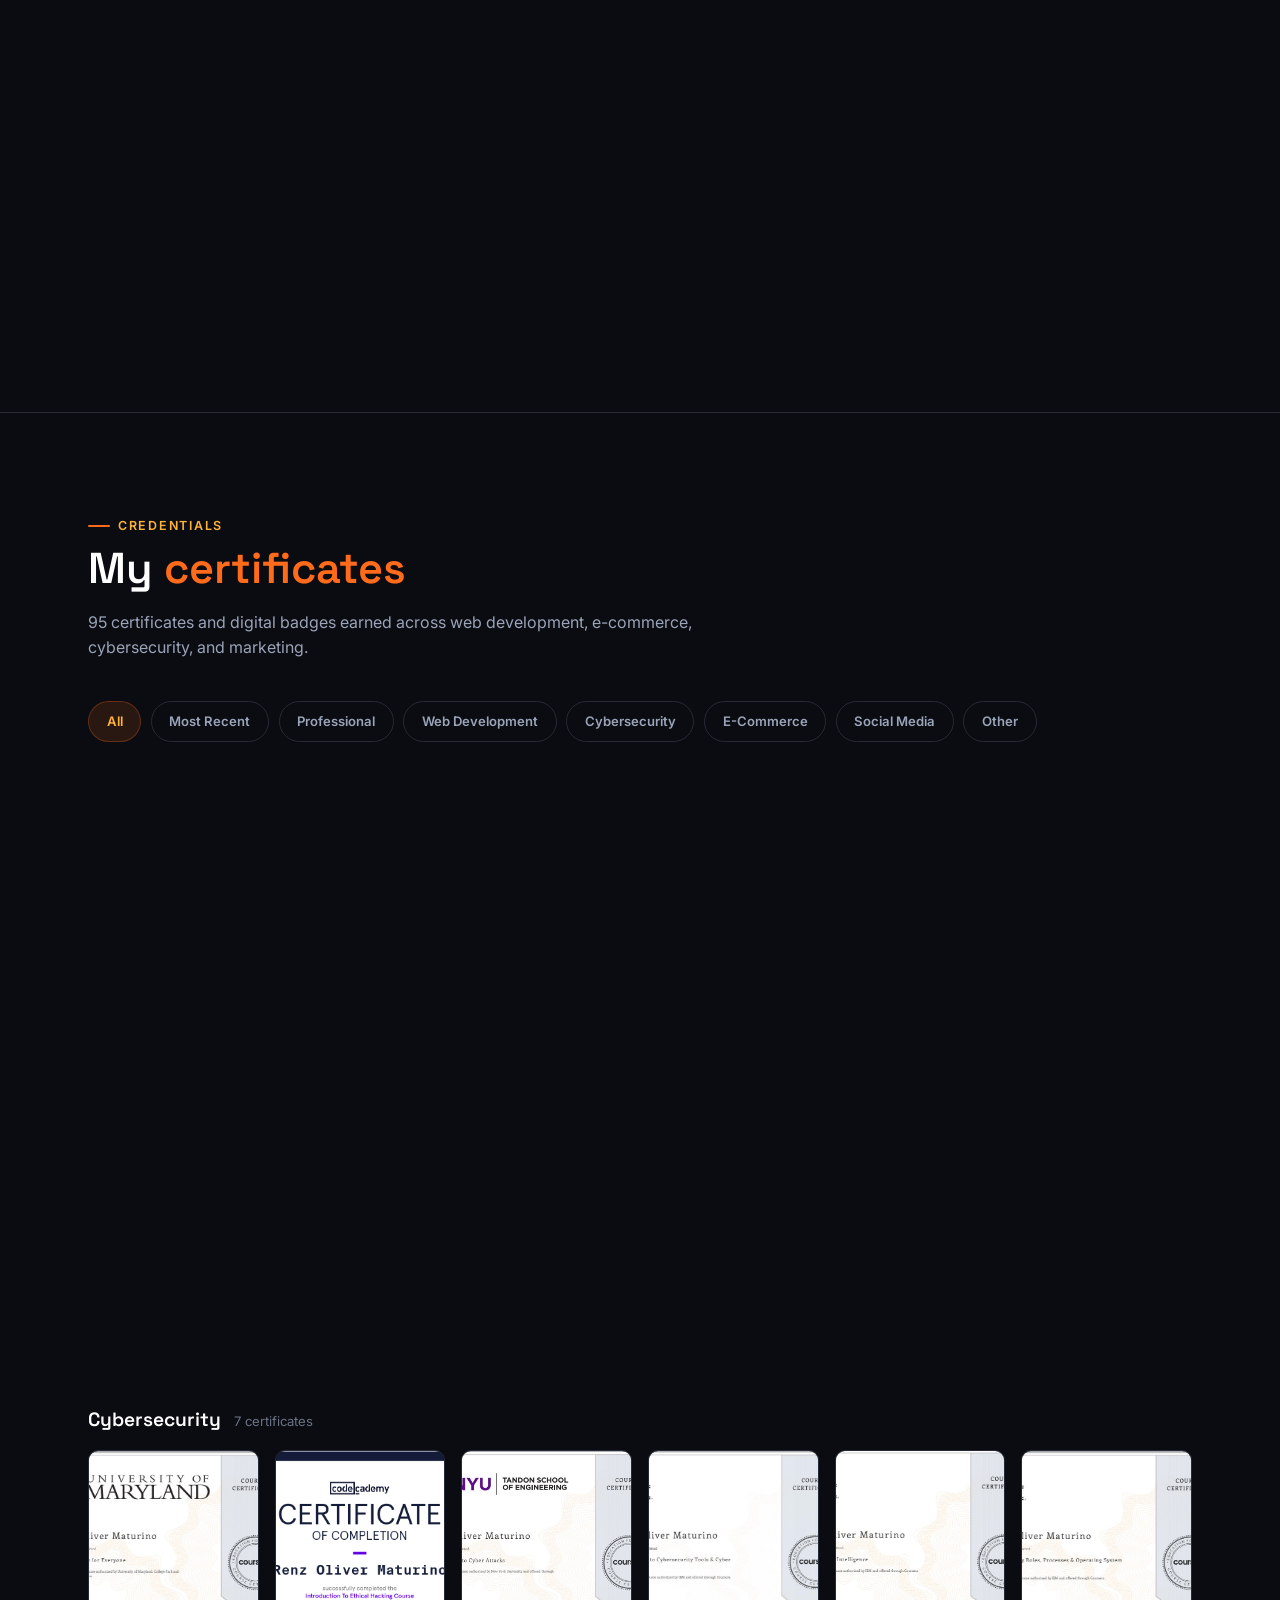
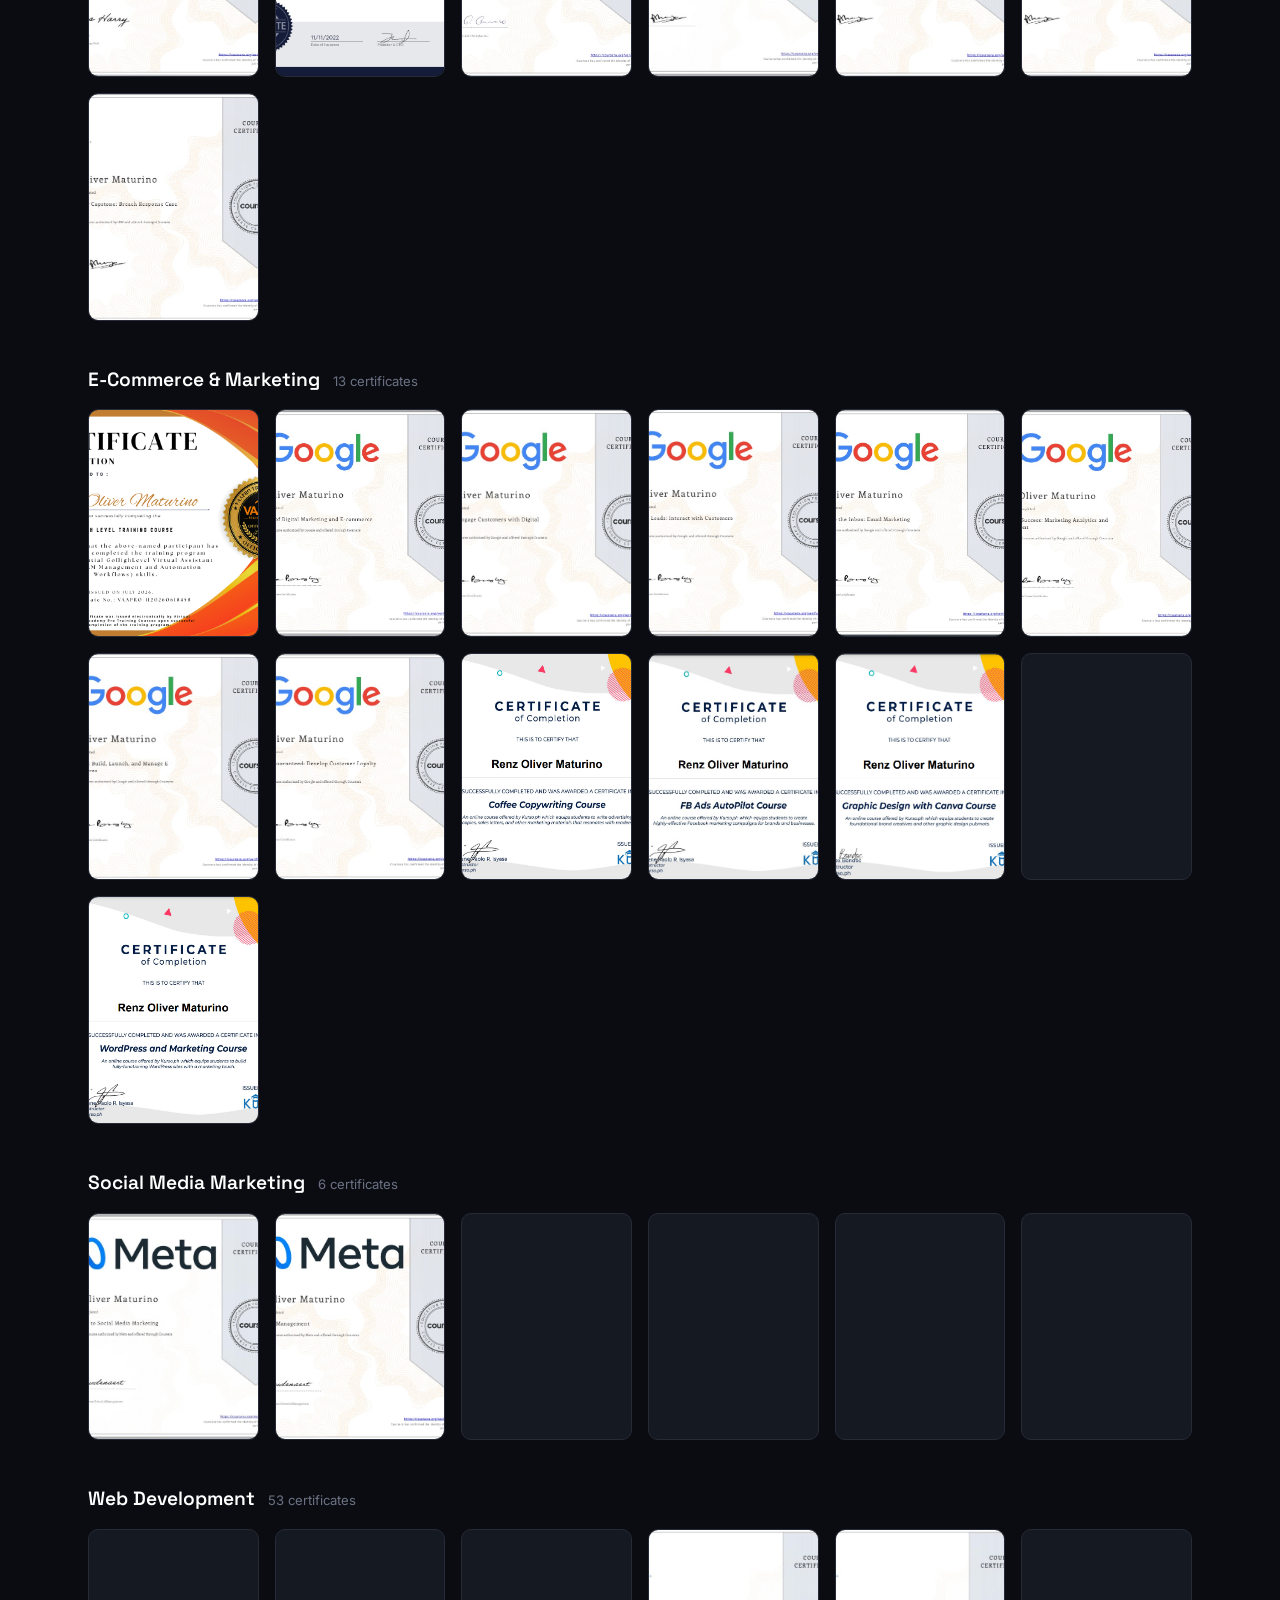
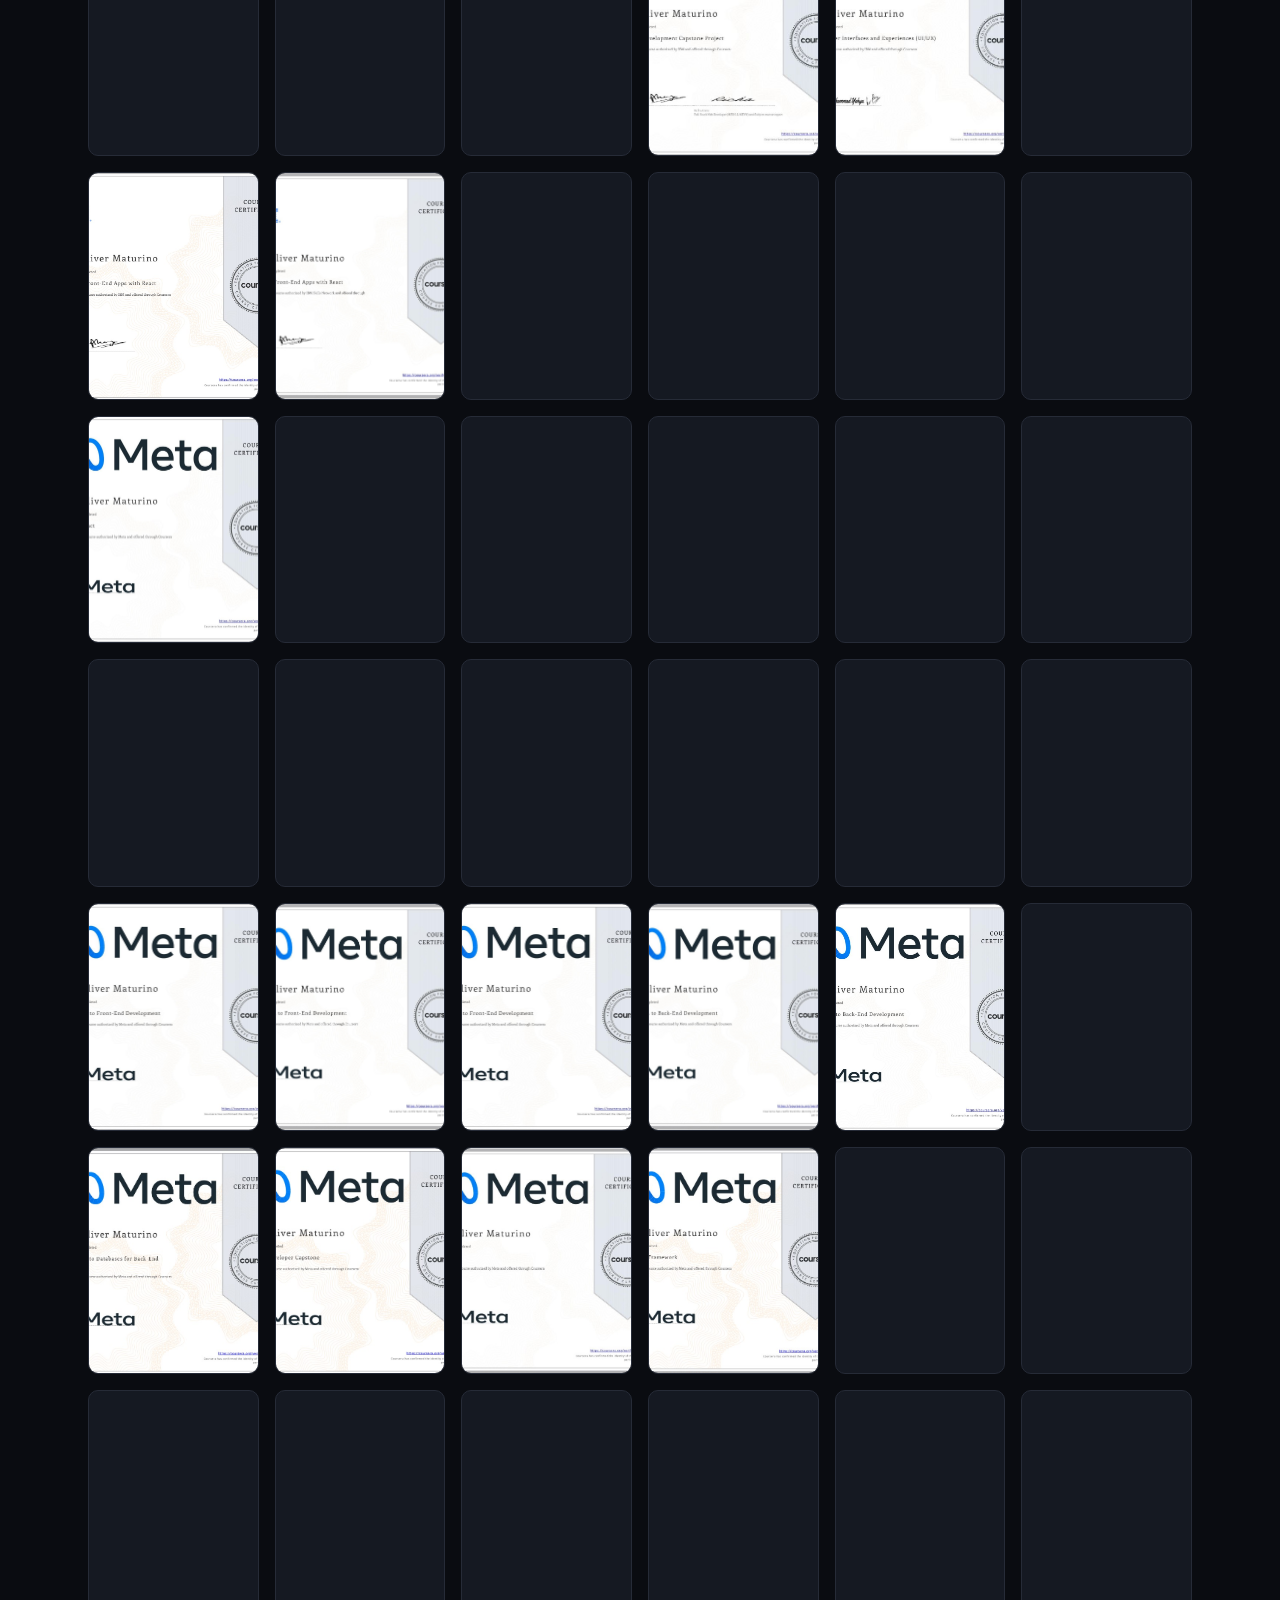
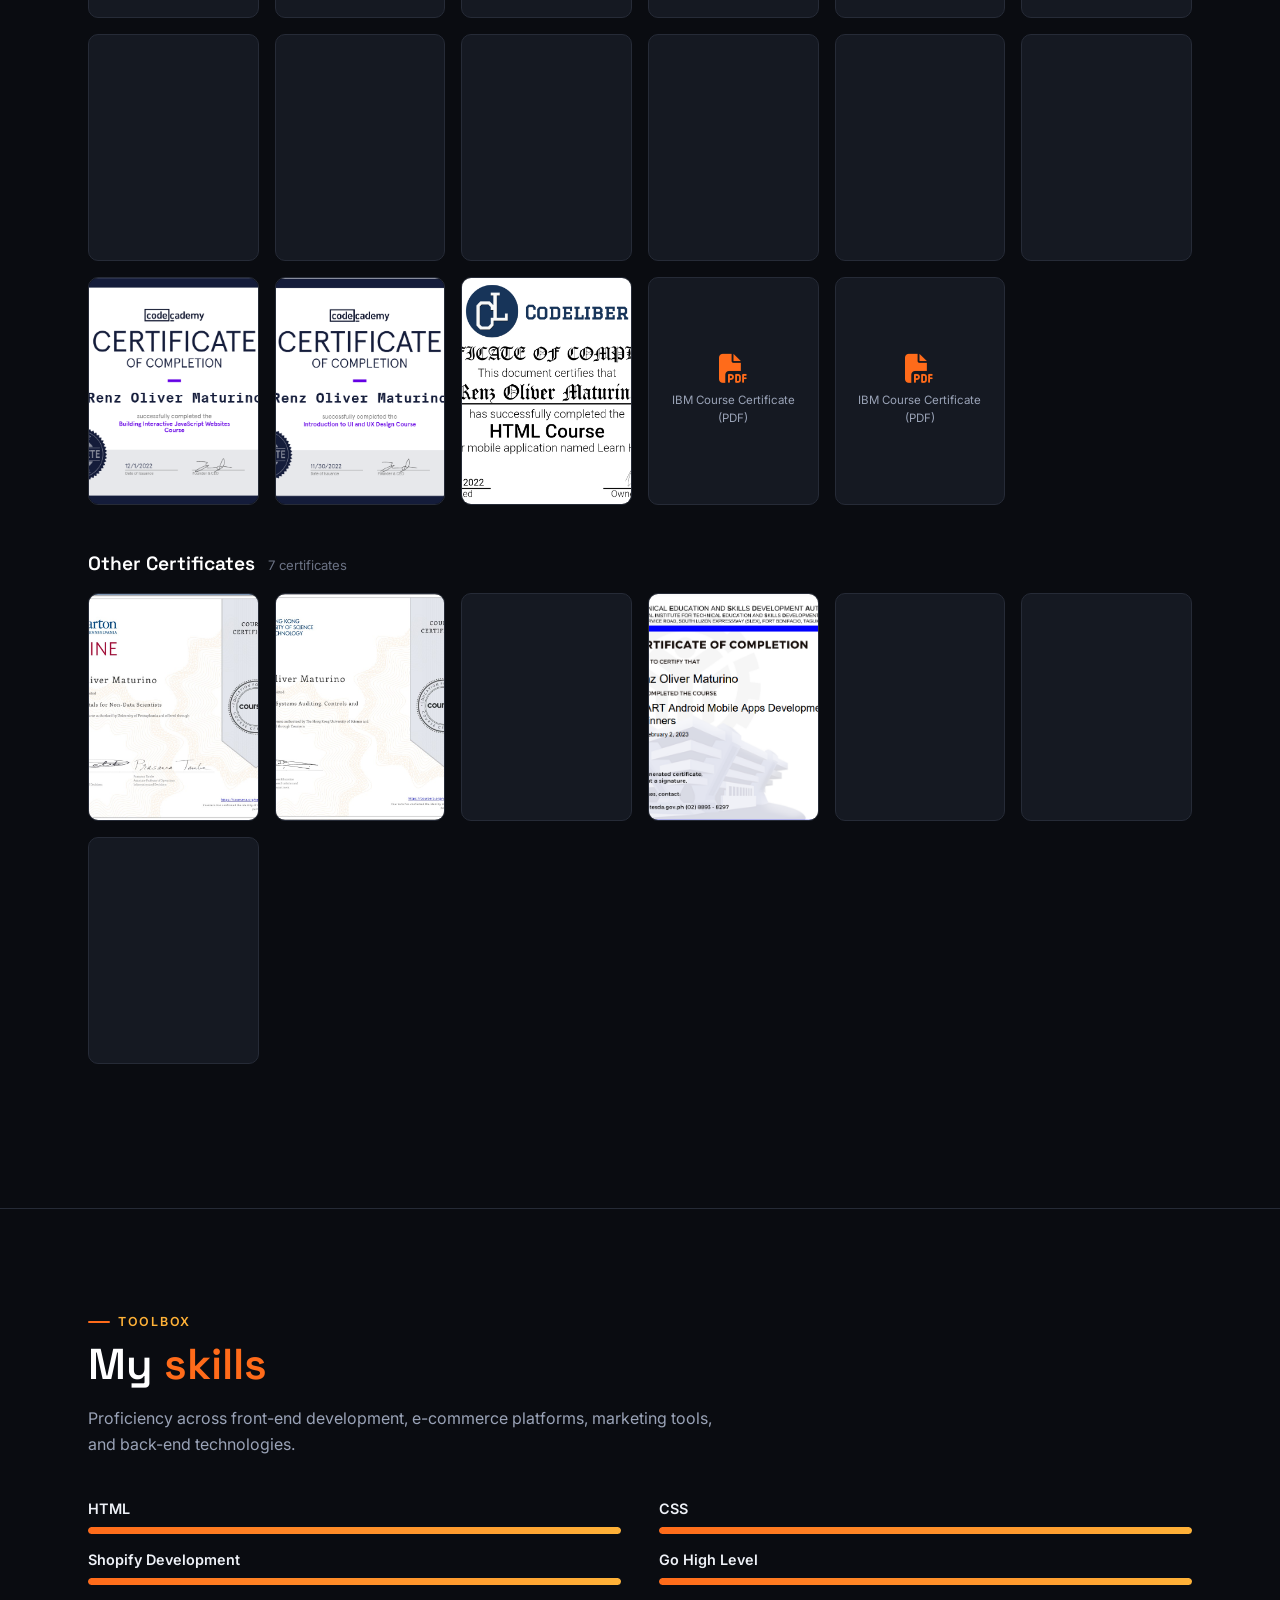
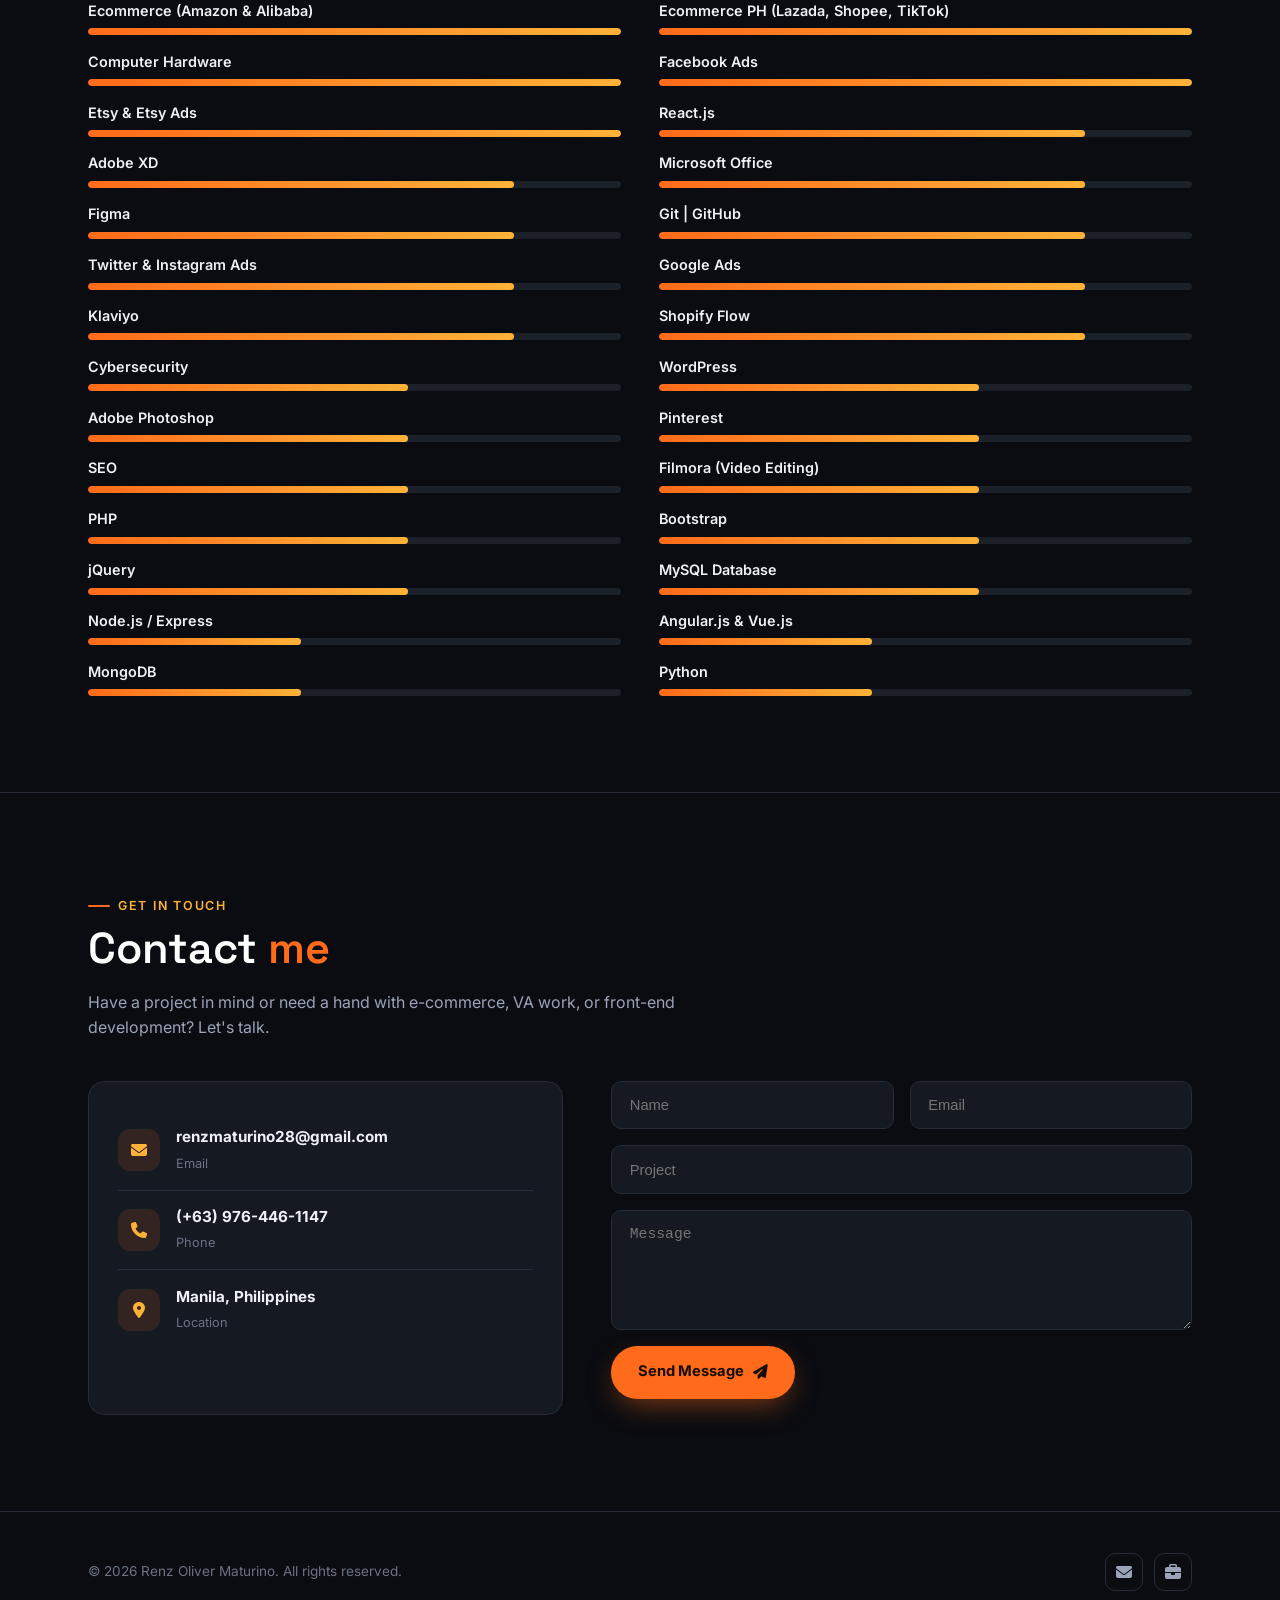
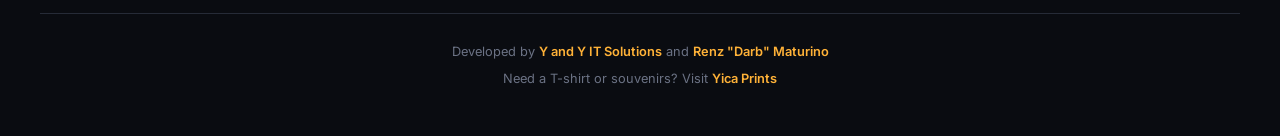
==== commit d2d4e62b: "Remove View CV buttons from hero and about sections" ====
--- a/index.html
+++ b/index.html
@@ -42,7 +42,6 @@
       <p class="lead">Full Stack Developer and Virtual Assistant based in Manila, Philippines. I have a serious passion for coding and creating intuitive, dynamic user experiences — backed by 6+ years across e-commerce, VA work, and web development.</p>
       <div class="hero__actions">
         <a href="#about" class="btn">About Me <i class="fas fa-arrow-down"></i></a>
-        <a href="https://www.dropbox.com/scl/fi/67obtf0zto24hpxg697p0/Renz-Maturino-2026.pdf?rlkey=u3qd3dlkjlq90vbcx3jktbvfa&st=5294bt80&dl=0" class="btn ghost" target="_blank" rel="noopener">View CV <i class="fas fa-eye"></i></a>
       </div>
       <div class="hero__stats">
         <div><b data-count="70" data-suffix="+">0</b><span>Certificates Earned</span></div>
@@ -72,7 +71,6 @@
           <div class="row"><span>Languages</span><span>Tagalog, English</span></div>
           <div class="row"><span>Location</span><span>Manila, Philippines</span></div>
         </div>
-        <a href="https://www.dropbox.com/scl/fi/67obtf0zto24hpxg697p0/Renz-Maturino-2026.pdf?rlkey=u3qd3dlkjlq90vbcx3jktbvfa&st=5294bt80&dl=0" class="btn" target="_blank" rel="noopener">View CV <i class="fas fa-eye"></i></a>
       </div>
       <div class="stat-grid reveal">
         <div class="stat-card"><b>6</b><span>Years in E-Commerce Industry</span></div>
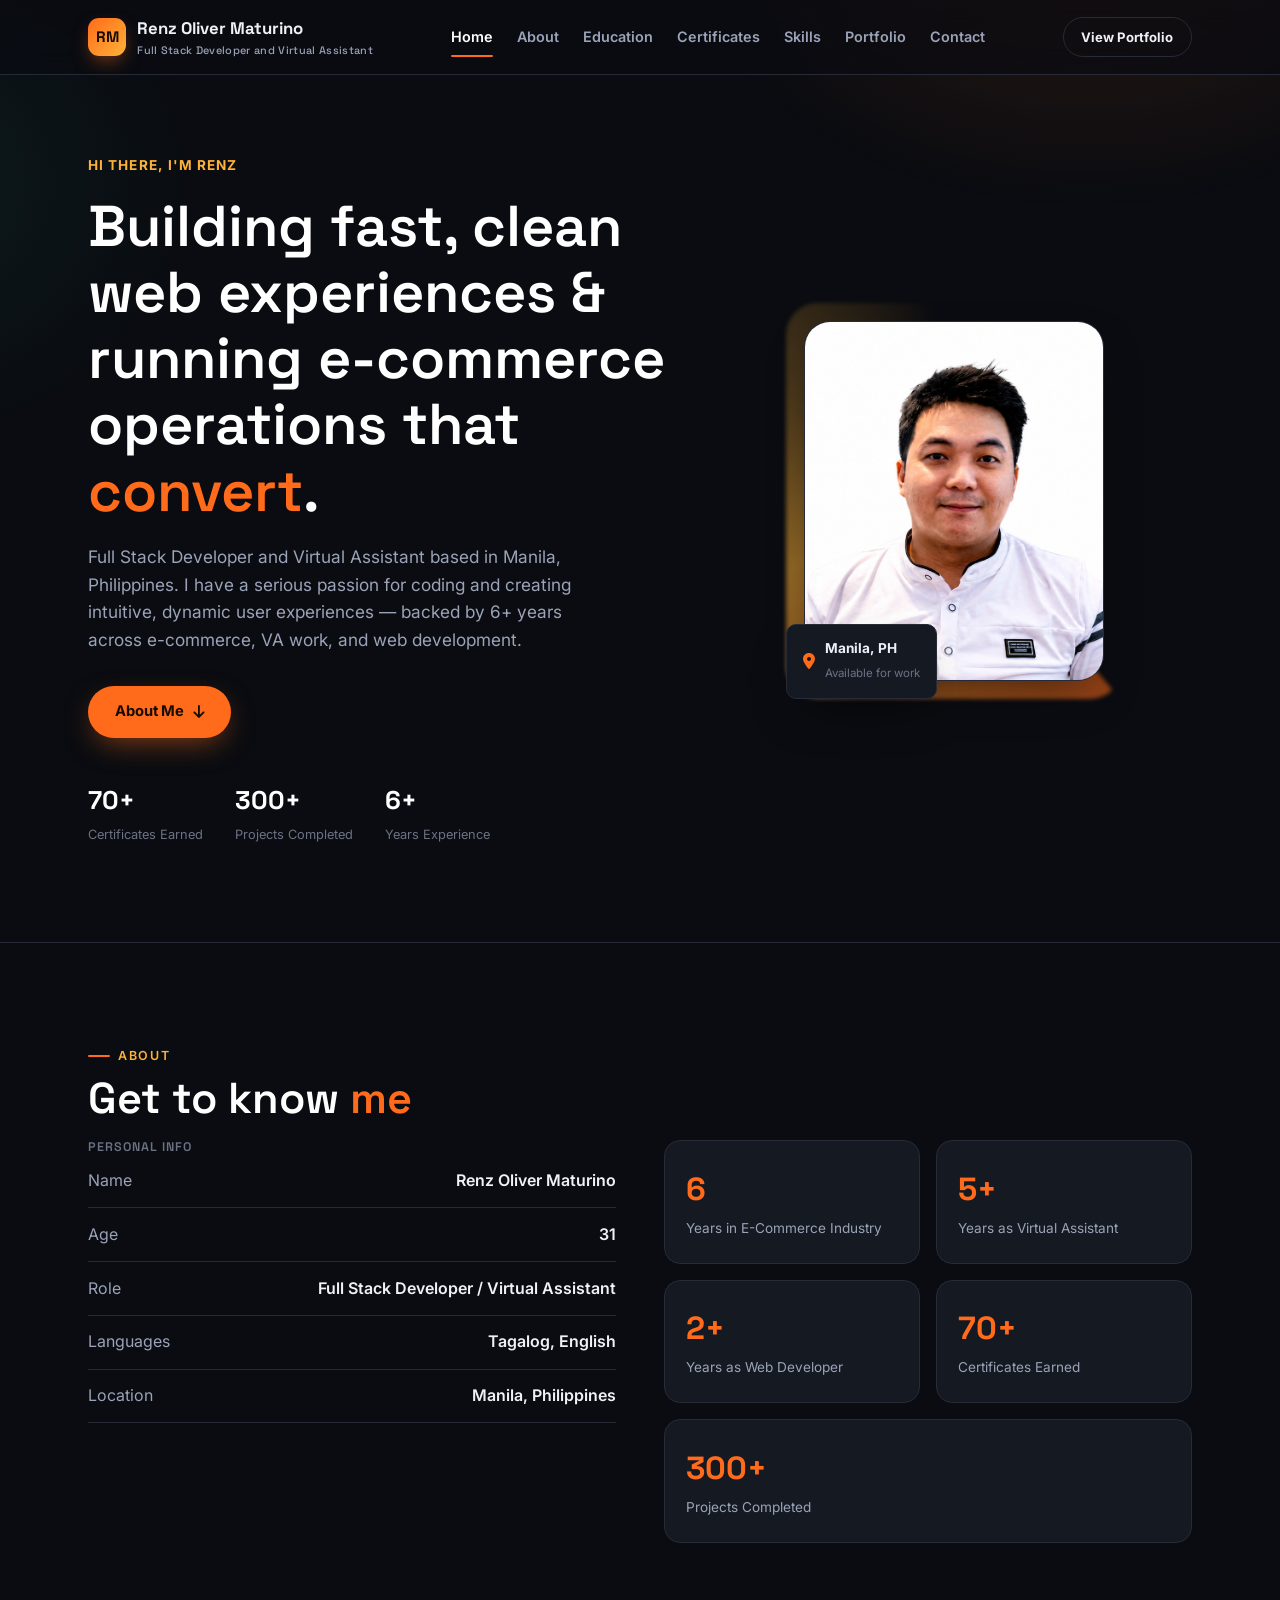
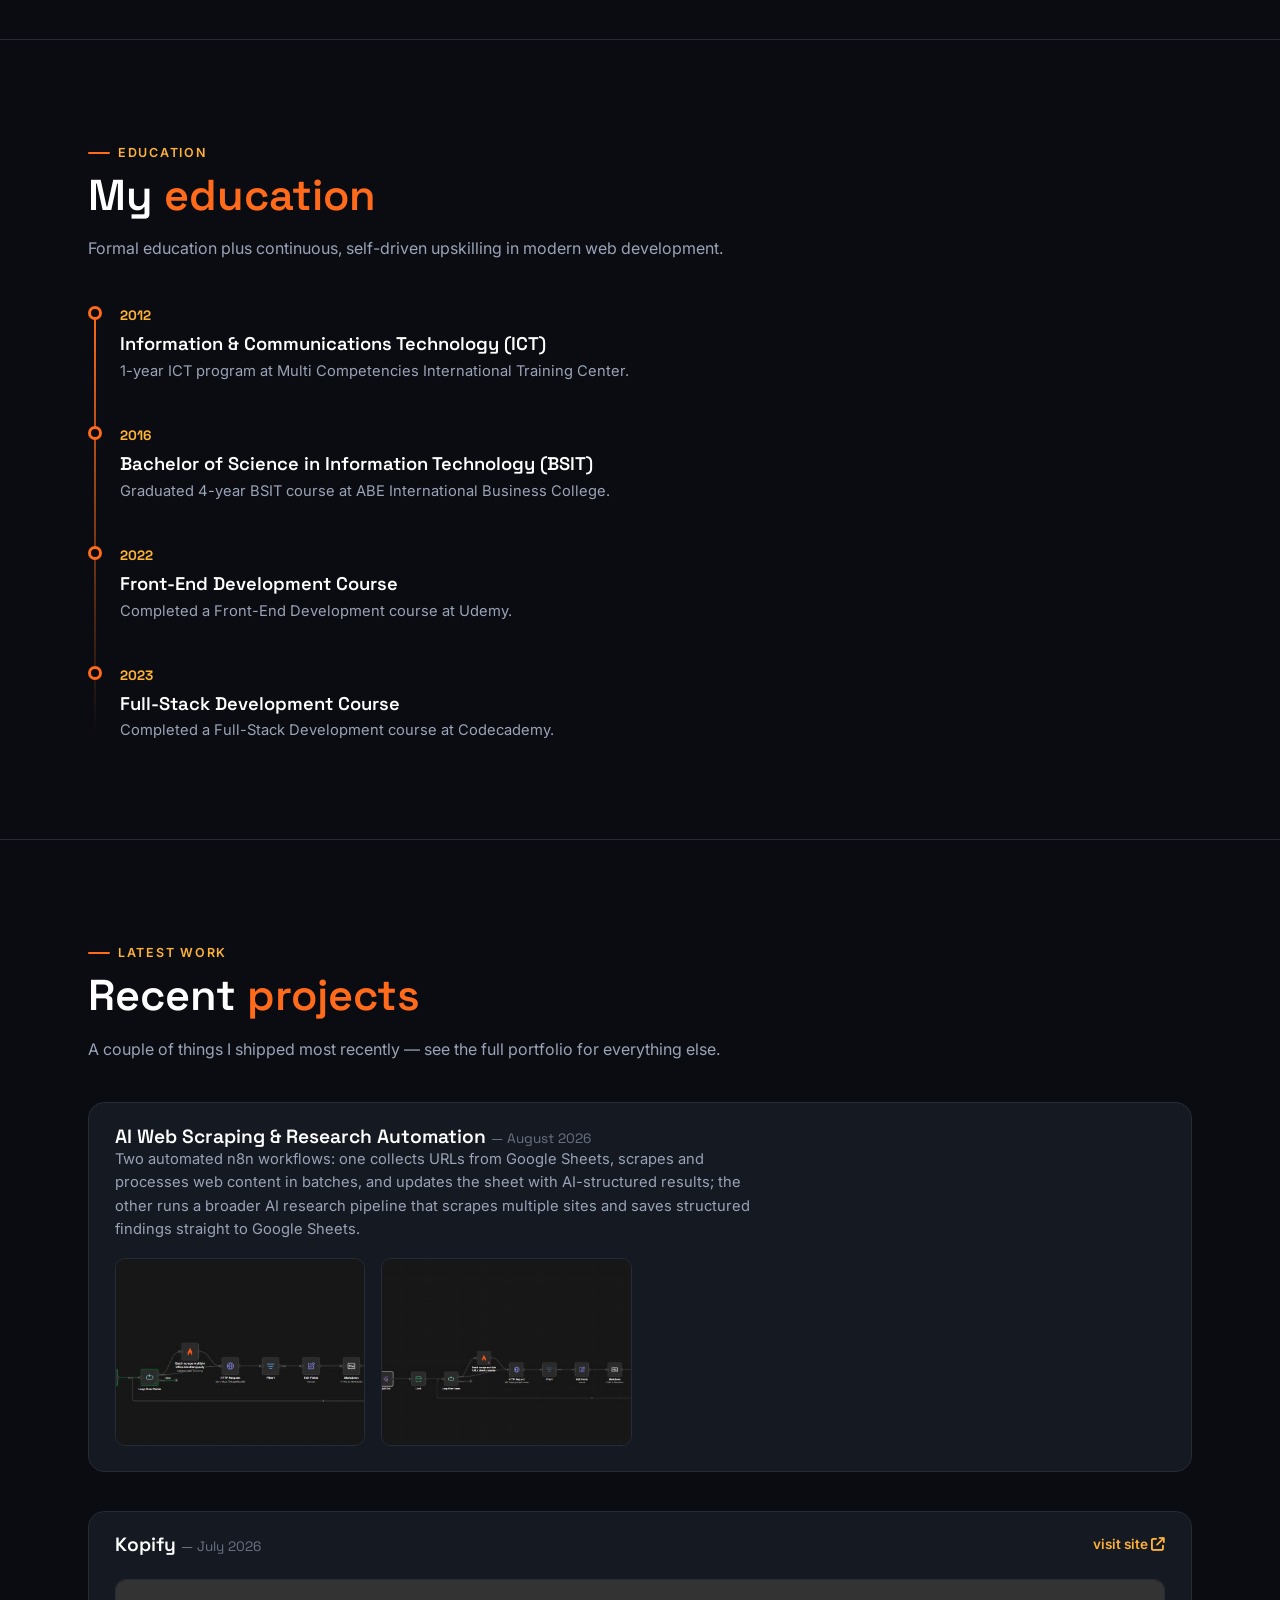
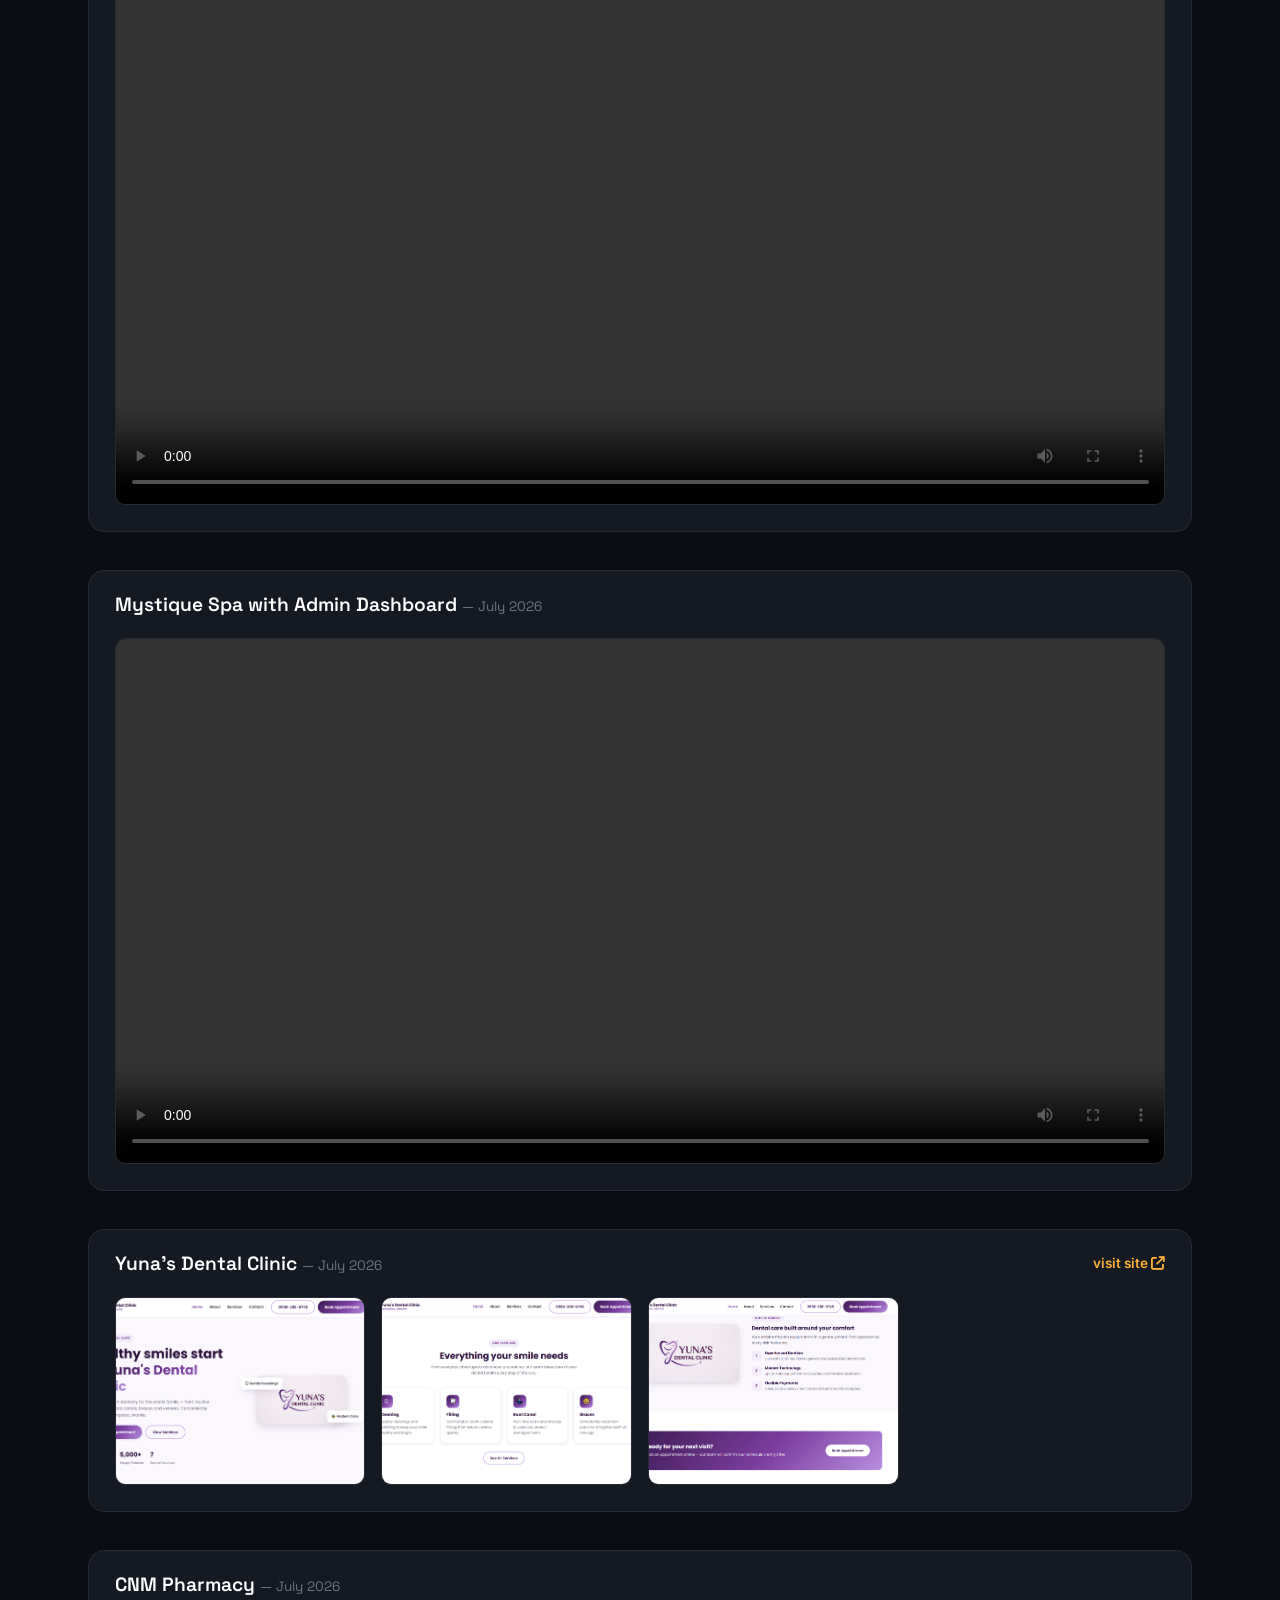
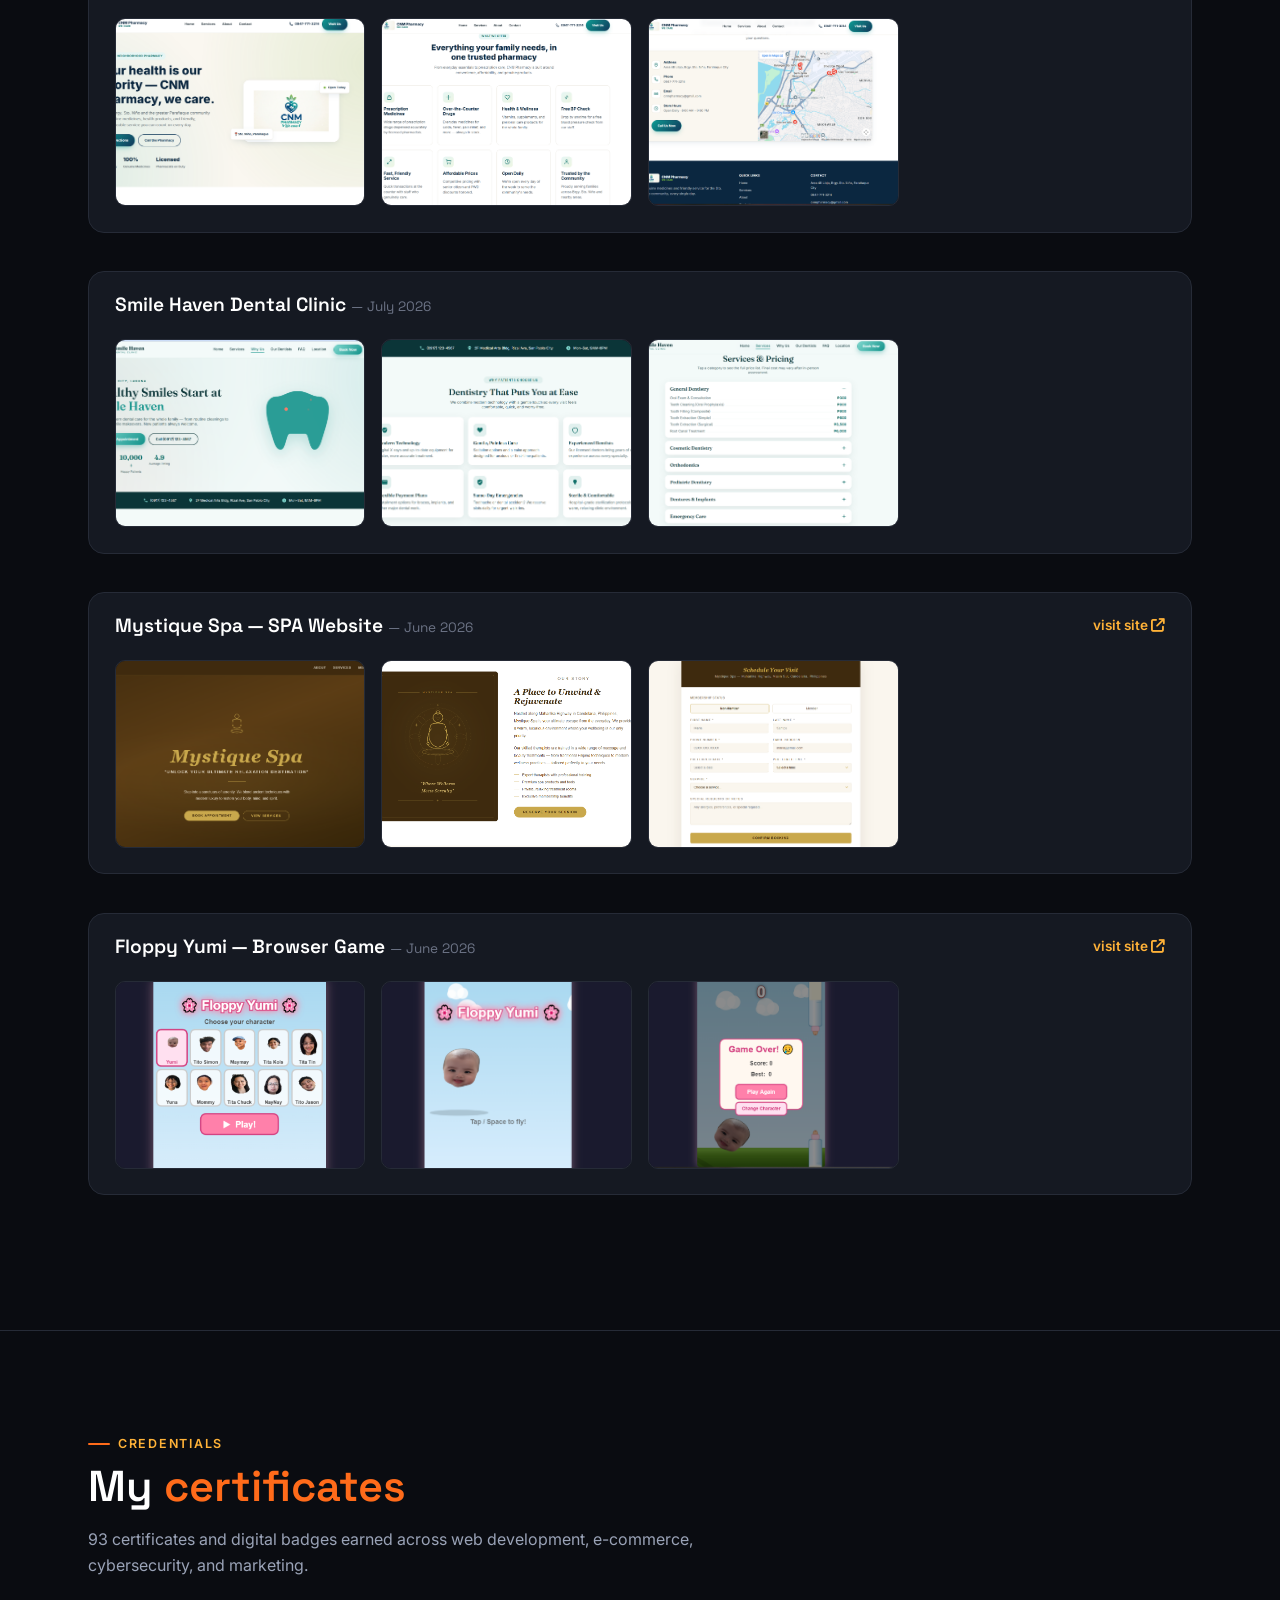
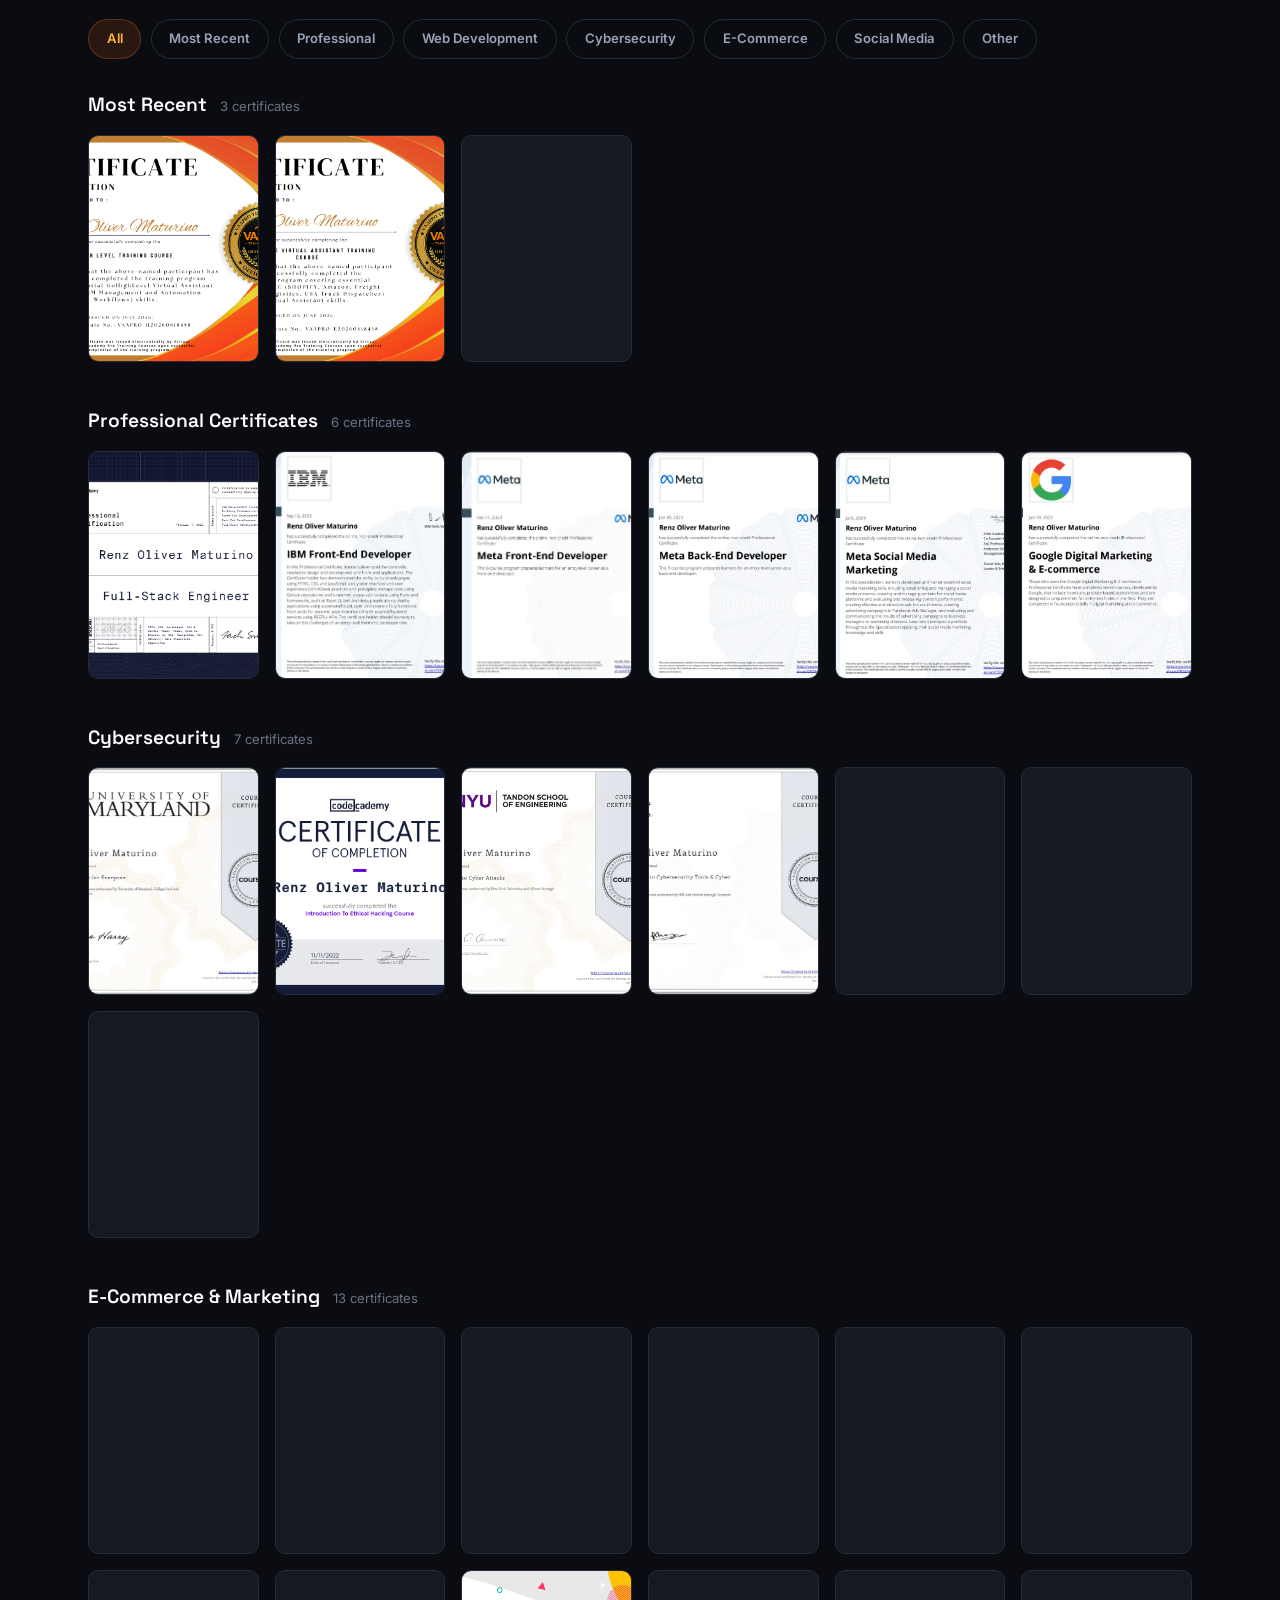
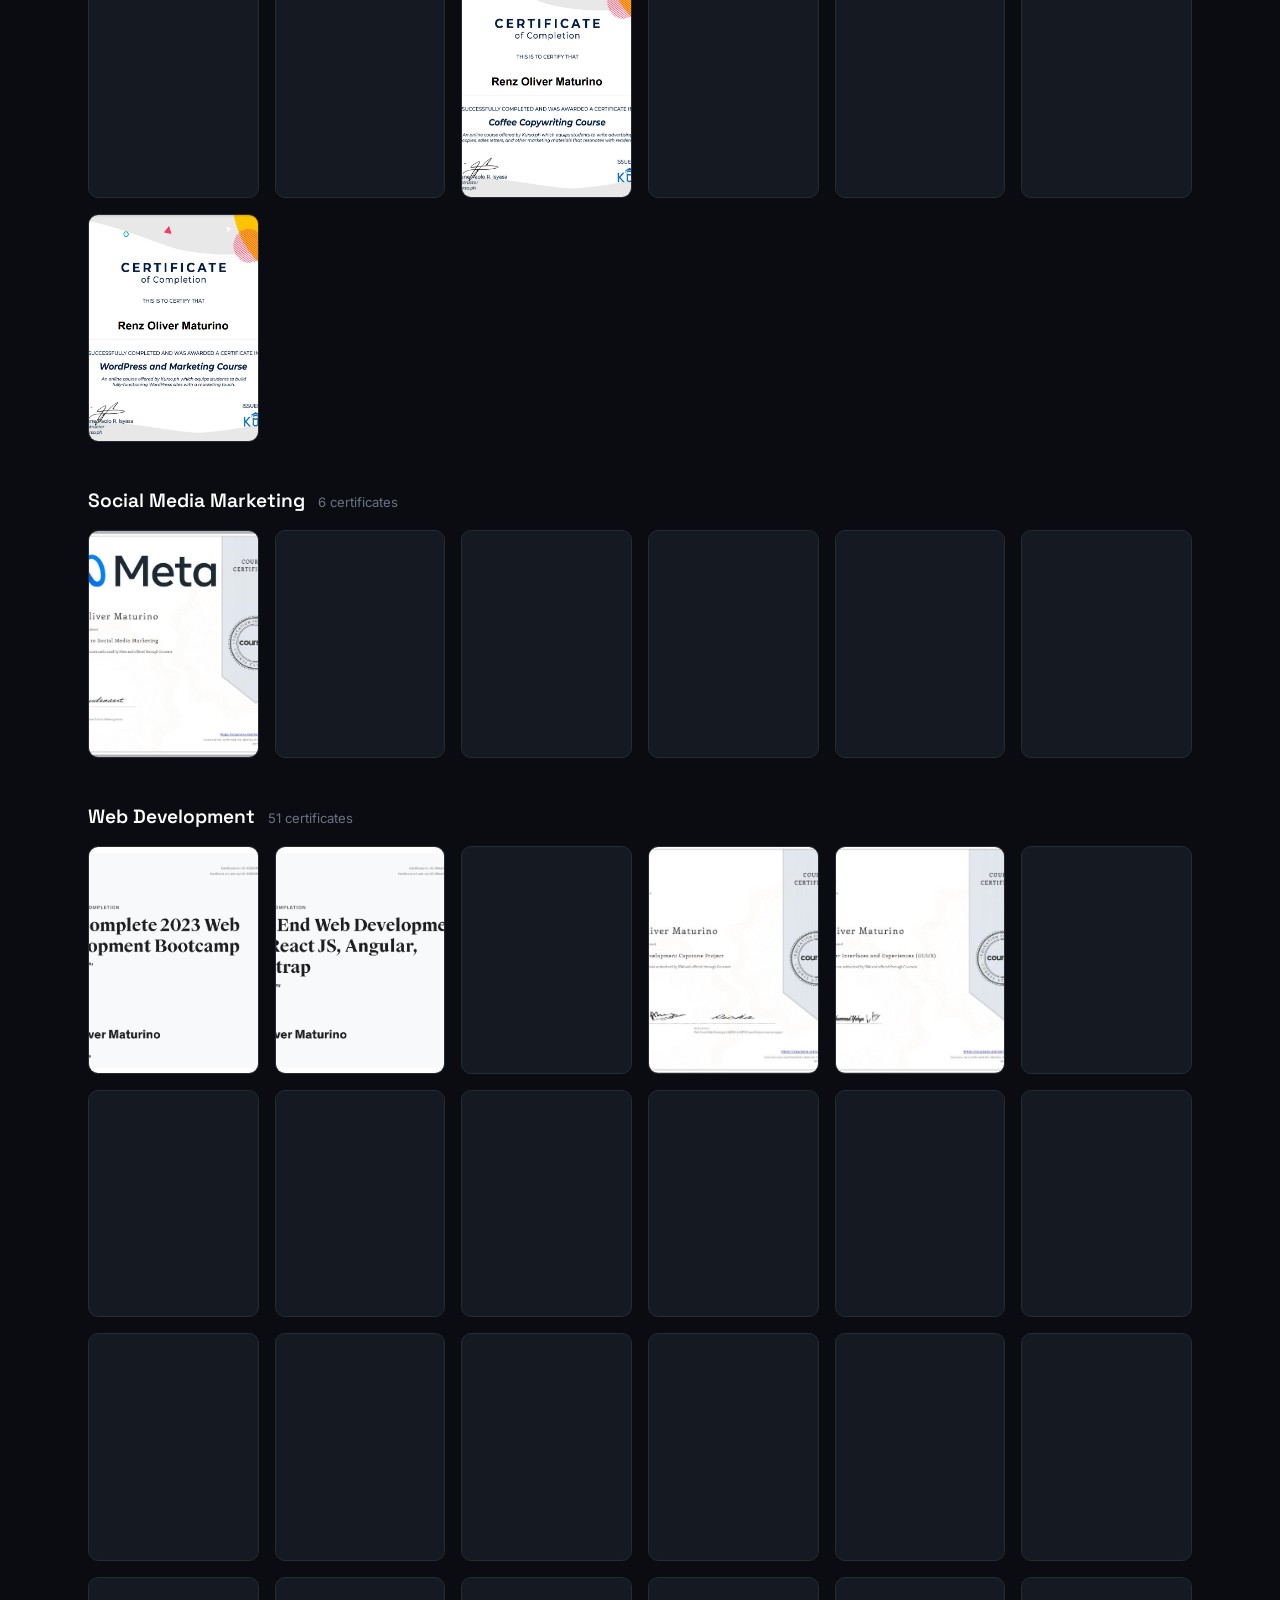
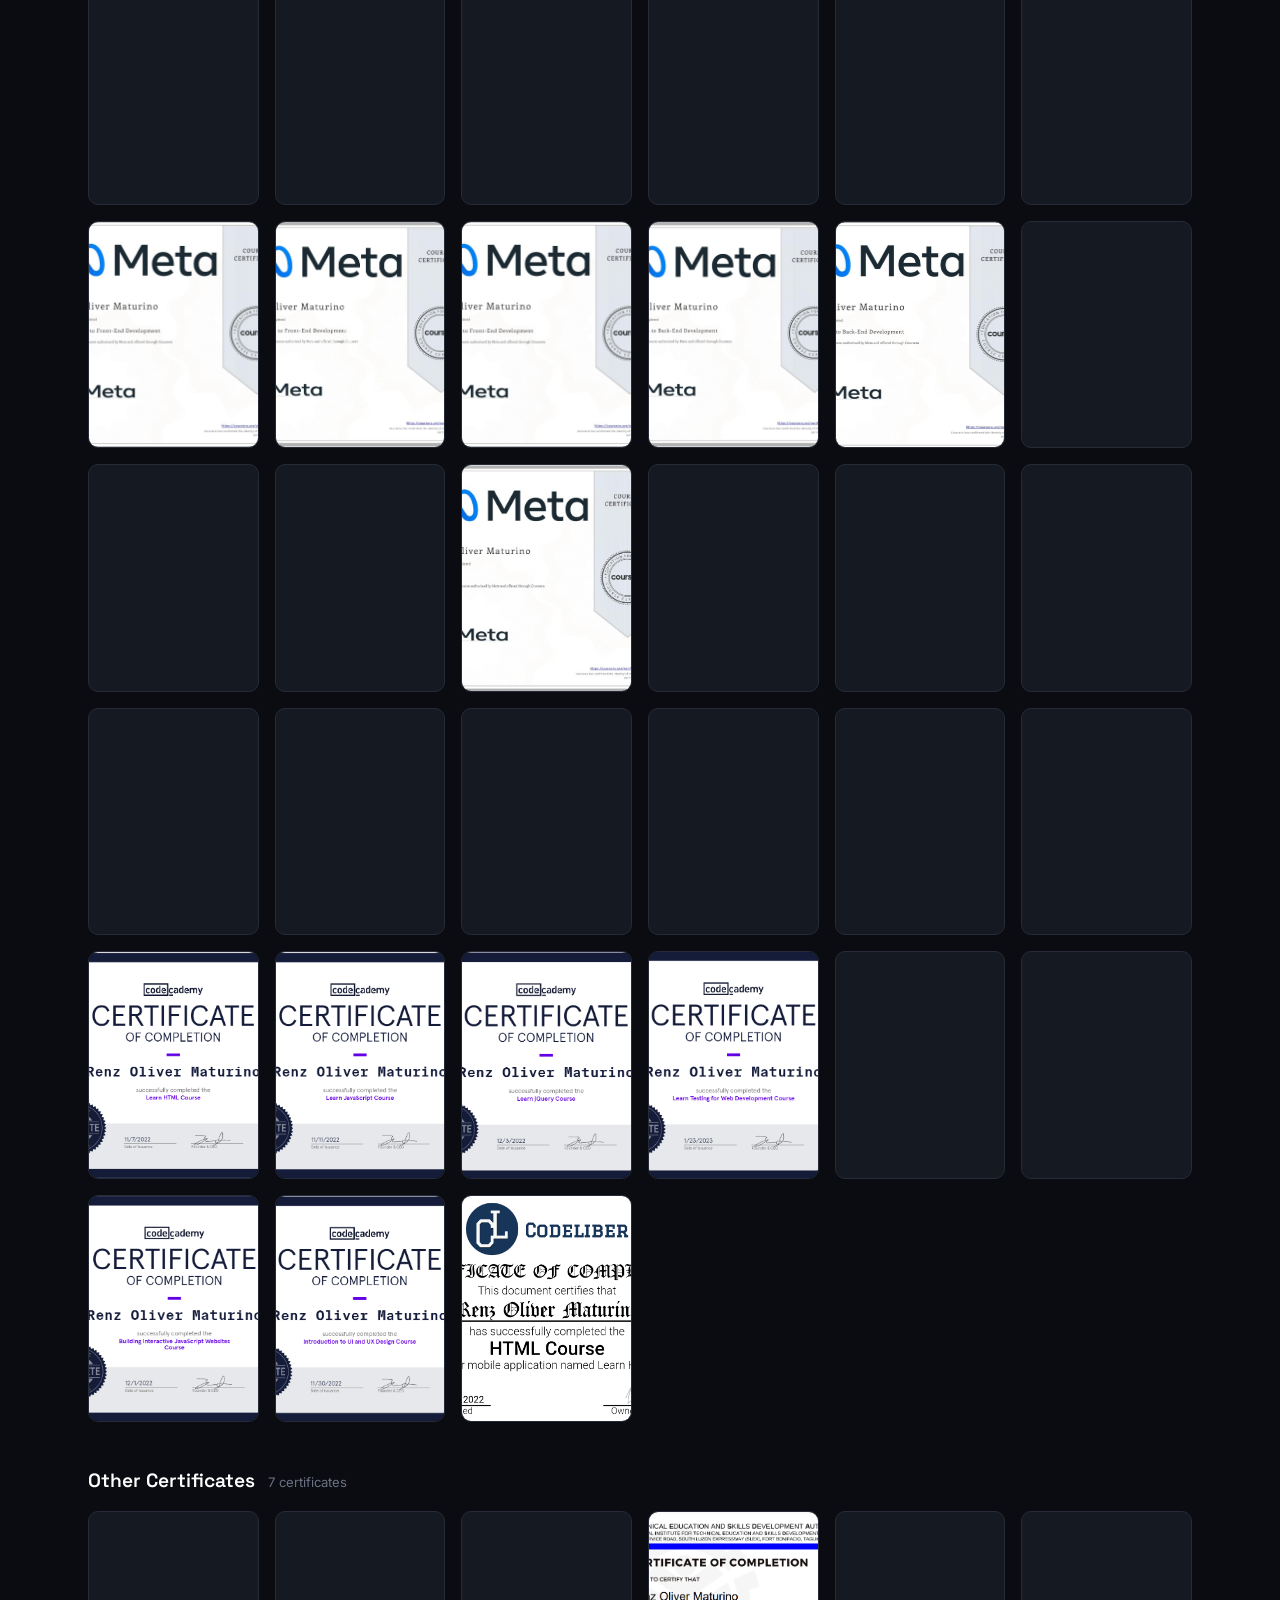
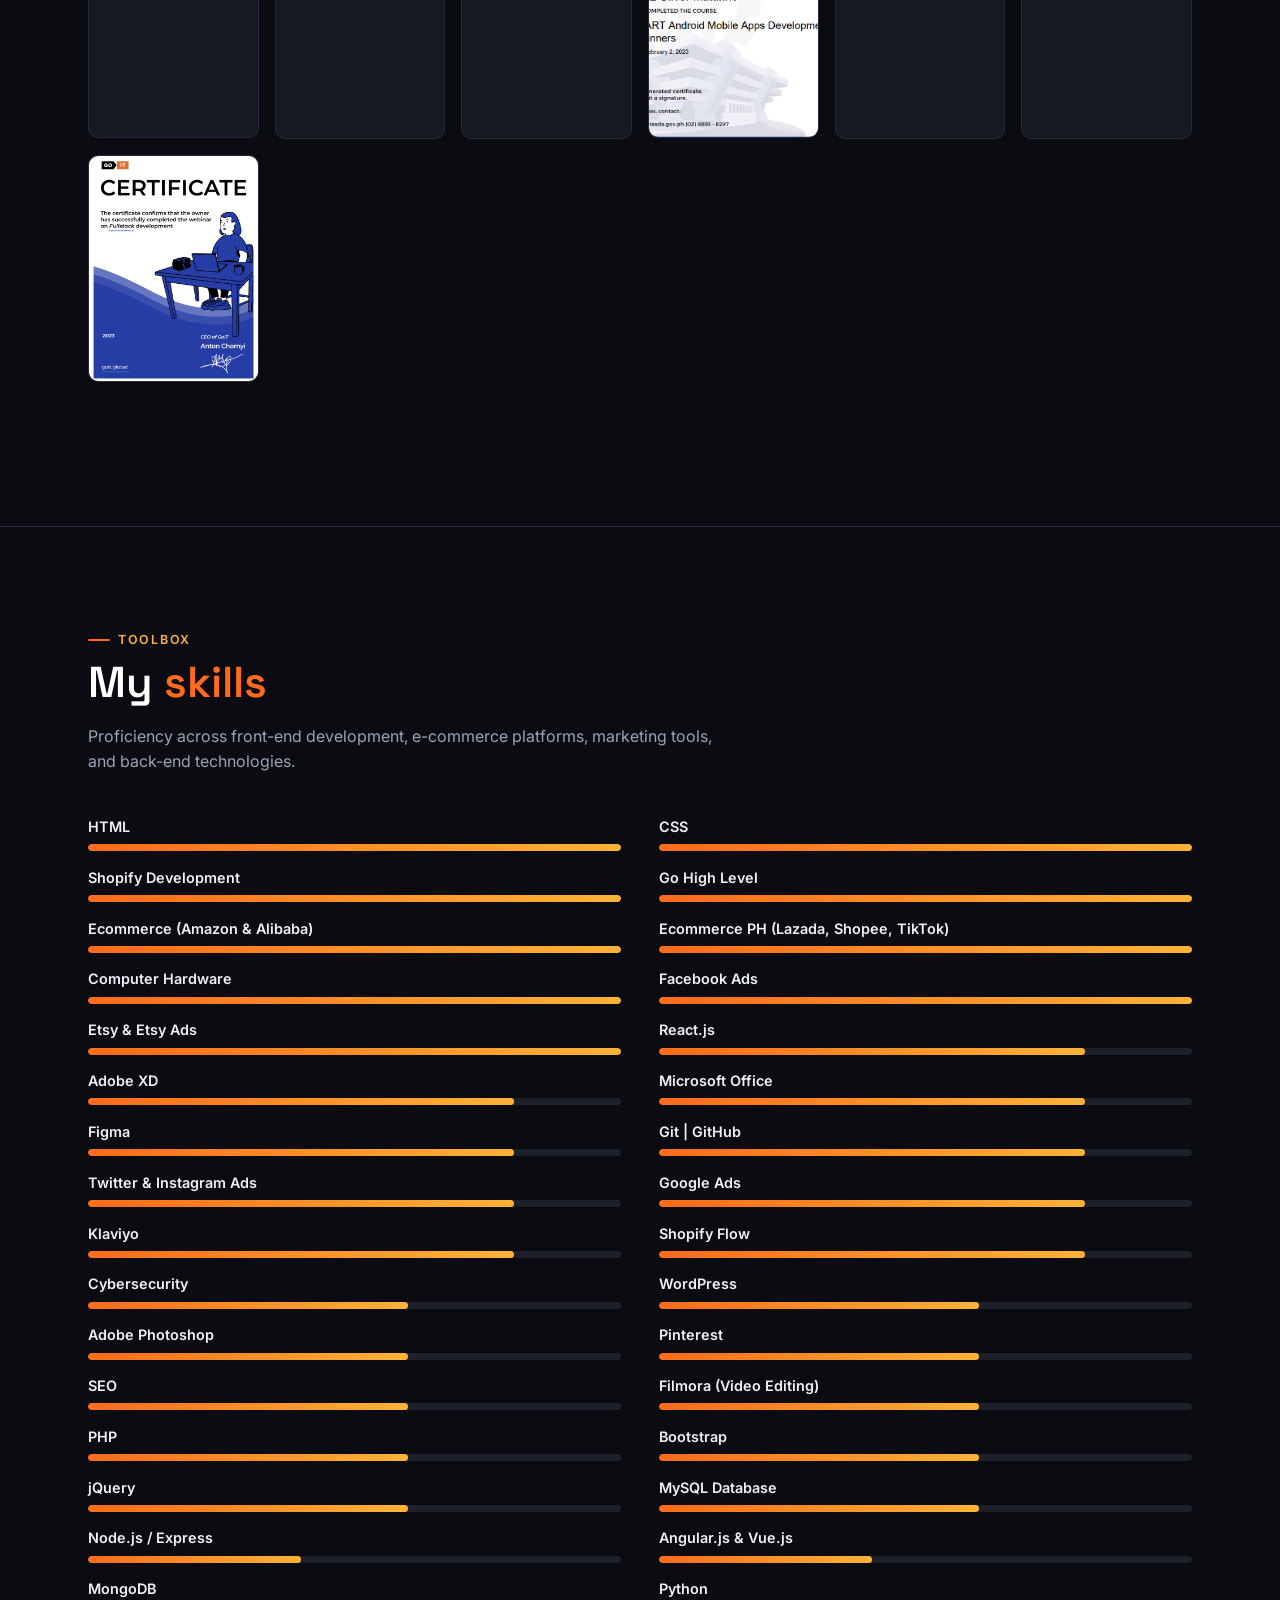
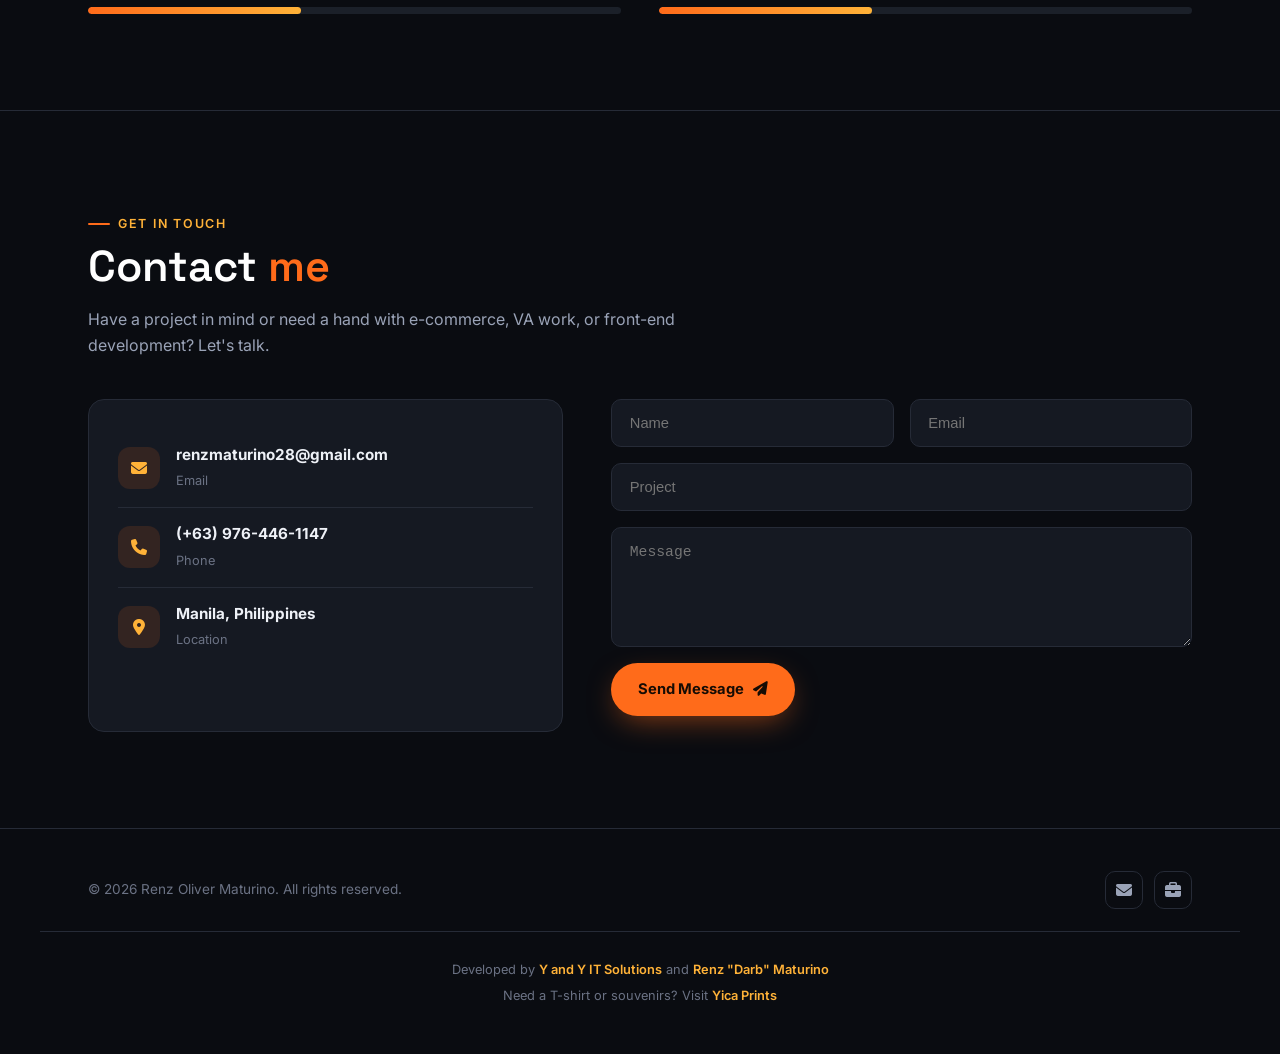
==== commit a09eee26: "Organize AI Automation projects into platform sections (n8n now, Zapier ready); remove PDF certs and" ====
--- a/index.html
+++ b/index.html
@@ -130,16 +130,6 @@
       </div>
     </div>
 
-    <div class="recent-card reveal" data-lightbox-group>
-      <div class="recent-card__head">
-        <h3>AI Gmail Automation <span style="color:var(--text-faint); font-weight:400; font-size:.85rem;">— August 2026</span></h3>
-      </div>
-      <p class="project-group__desc" style="margin: 0 1.6rem 1rem;">Built an automated email reply system using n8n, OpenAI, and Gmail to generate and send AI-powered responses.</p>
-      <div class="thumb-grid" style="padding: 0 1.6rem 1.6rem;">
-        <div class="thumb" data-lightbox data-full="images/ai-automation/gmail-automation1.jpg" data-caption="AI Gmail Automation"><img src="images/ai-automation/gmail-automation1.jpg" alt="AI Gmail Automation" loading="lazy"></div>
-      </div>
-    </div>
-
     <div class="recent-card reveal">
       <div class="recent-card__head">
         <h3>Kopify <span style="color:var(--text-faint); font-weight:400; font-size:.85rem;">— July 2026</span></h3>
@@ -147,16 +137,6 @@
       </div>
       <div class="project-video">
         <video src="videos/kopify-demo.mp4" controls preload="metadata"></video>
-      </div>
-    </div>
-
-    <div class="recent-card reveal" data-lightbox-group>
-      <div class="recent-card__head">
-        <h3>Rhena Speech AI <span style="color:var(--text-faint); font-weight:400; font-size:.85rem;">— July 2026</span></h3>
-        <a href="https://rhena-ai.vercel.app/" target="_blank" rel="noopener">visit site <i class="fas fa-arrow-up-right-from-square"></i></a>
-      </div>
-      <div class="thumb-grid">
-        <div class="thumb" data-lightbox data-full="images/front-end/rhenaai1.PNG" data-caption="Rhena Speech AI"><img src="images/front-end/rhenaai1.PNG" alt="Rhena Speech AI" loading="lazy"></div>
       </div>
     </div>
 
--- a/css/style.css
+++ b/css/style.css
@@ -264,6 +264,12 @@
 .breadcrumb{ color: var(--text-faint); font-size:.85rem; margin-bottom:1rem; display:flex; gap:.5rem; align-items:center; }
 .breadcrumb a:hover{ color: var(--accent-2); }
 
+.automation-section{ margin-bottom: 3.6rem; }
+.automation-section__head{ display:flex; align-items:baseline; gap:1rem; flex-wrap:wrap; margin-bottom:1.8rem; padding-bottom:1rem; border-bottom:1px solid var(--border); }
+.automation-section__head h2{ font-size:1.4rem; display:flex; align-items:center; gap:.6rem; }
+.automation-section__head h2 i{ color: var(--accent); font-size:1.1rem; }
+.automation-section__note{ color: var(--text-faint); font-size:.82rem; }
+
 .project-group{ margin-bottom: 3.4rem; }
 .project-group__head{ display:flex; align-items:center; justify-content:space-between; gap:1rem; margin-bottom:1.1rem; flex-wrap:wrap; }
 .project-group__head h3{ font-size:1.25rem; }
